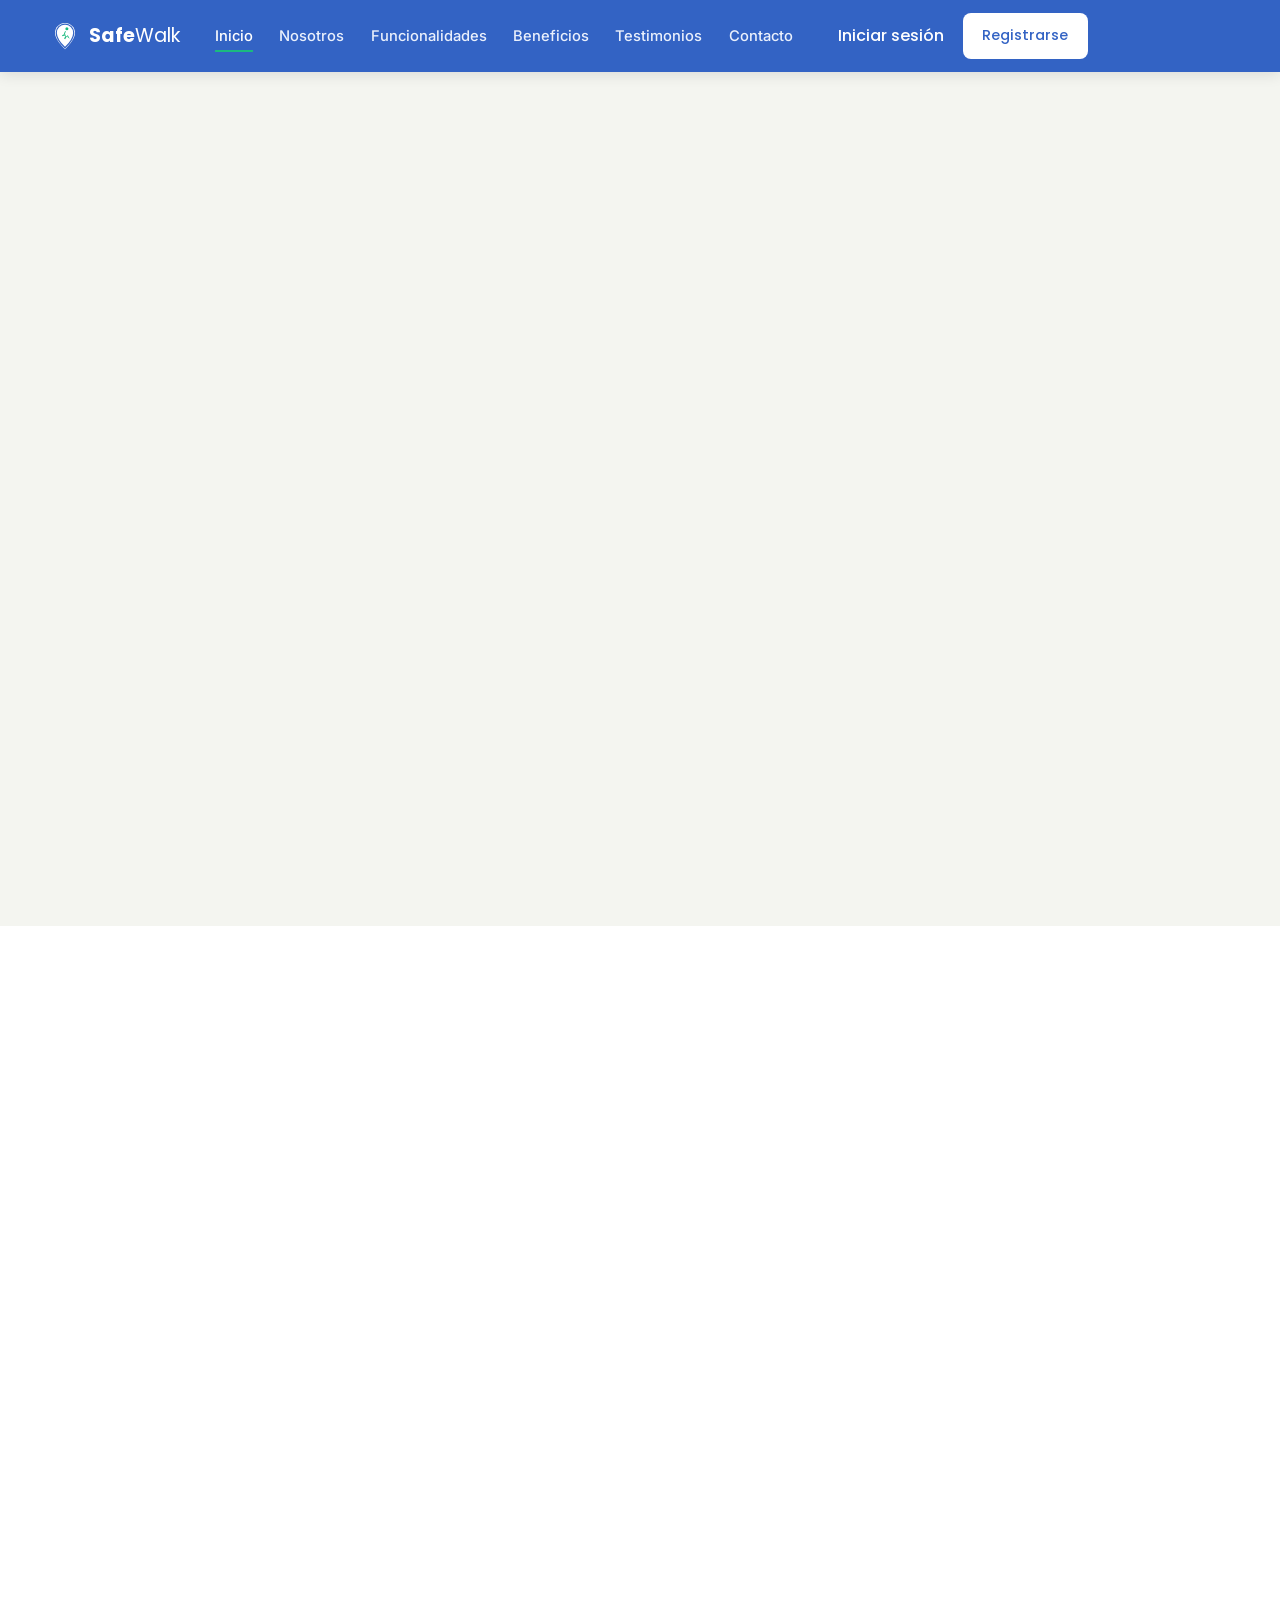
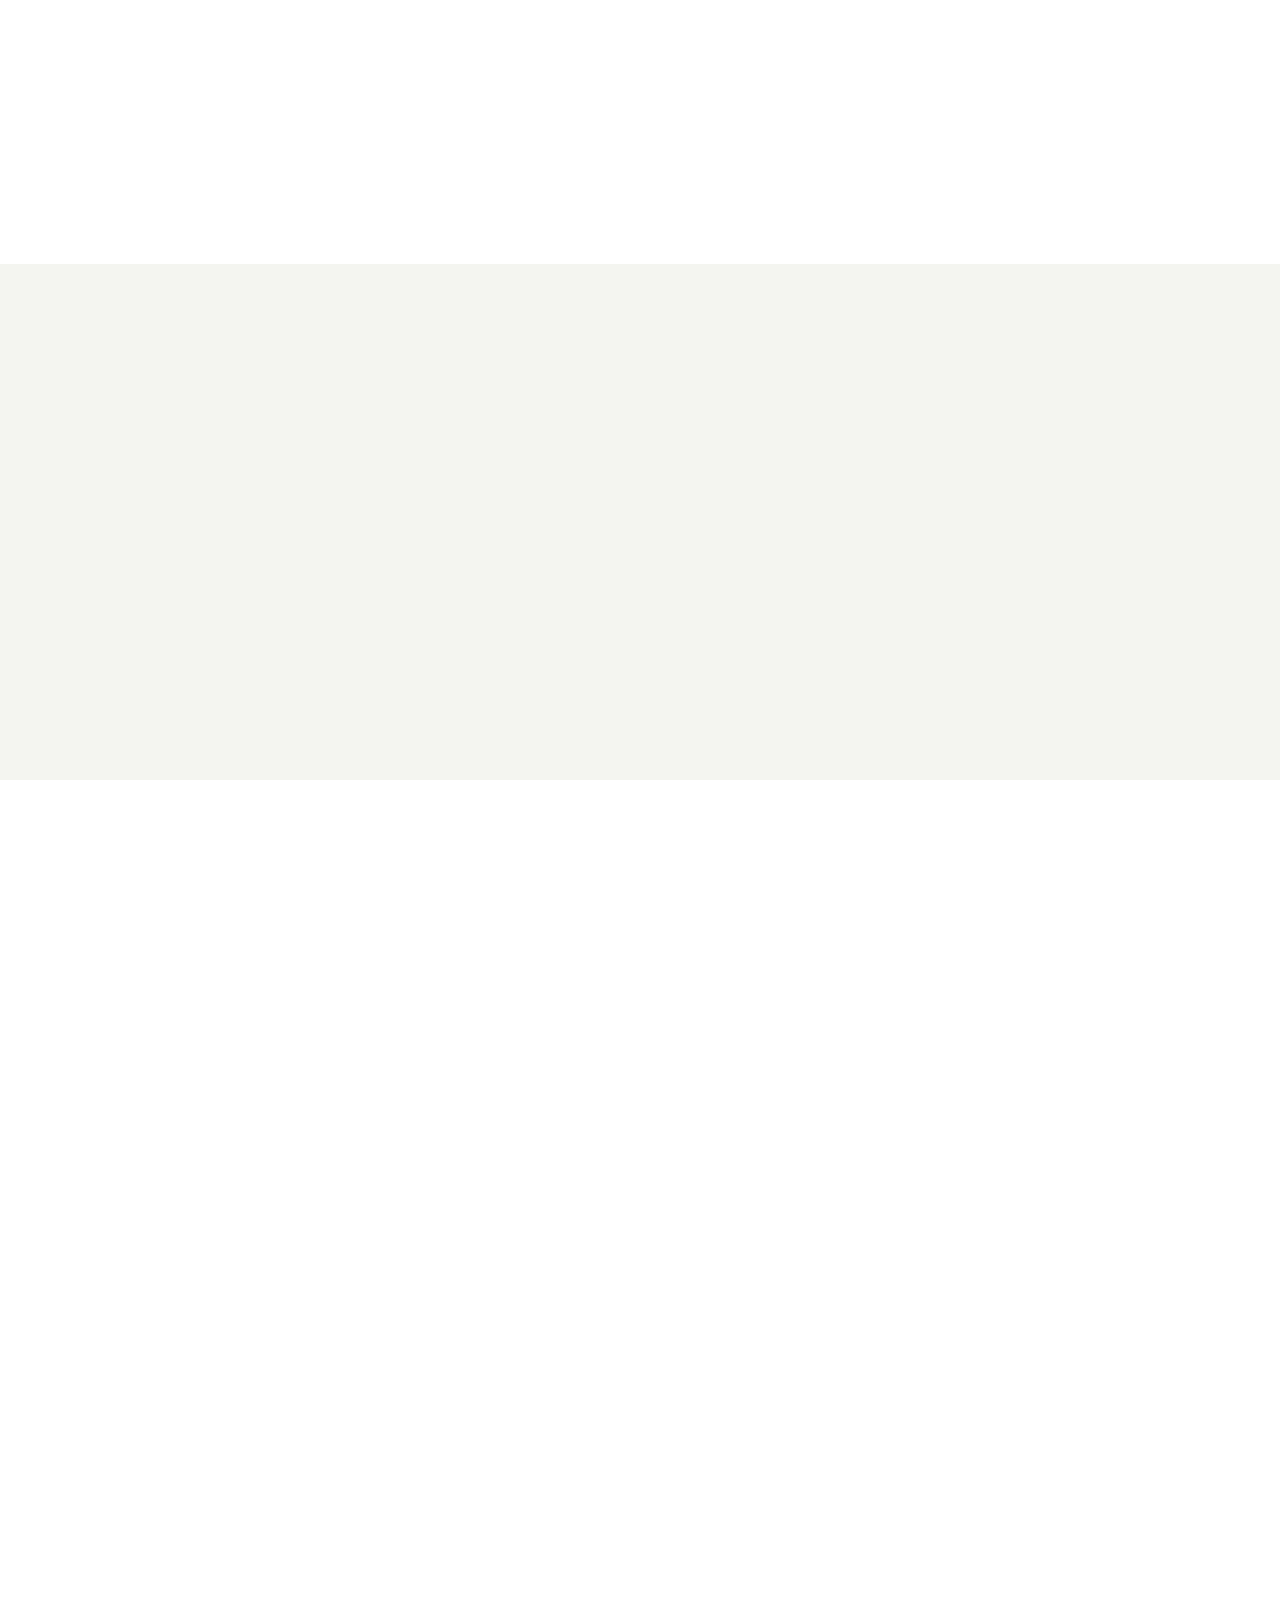
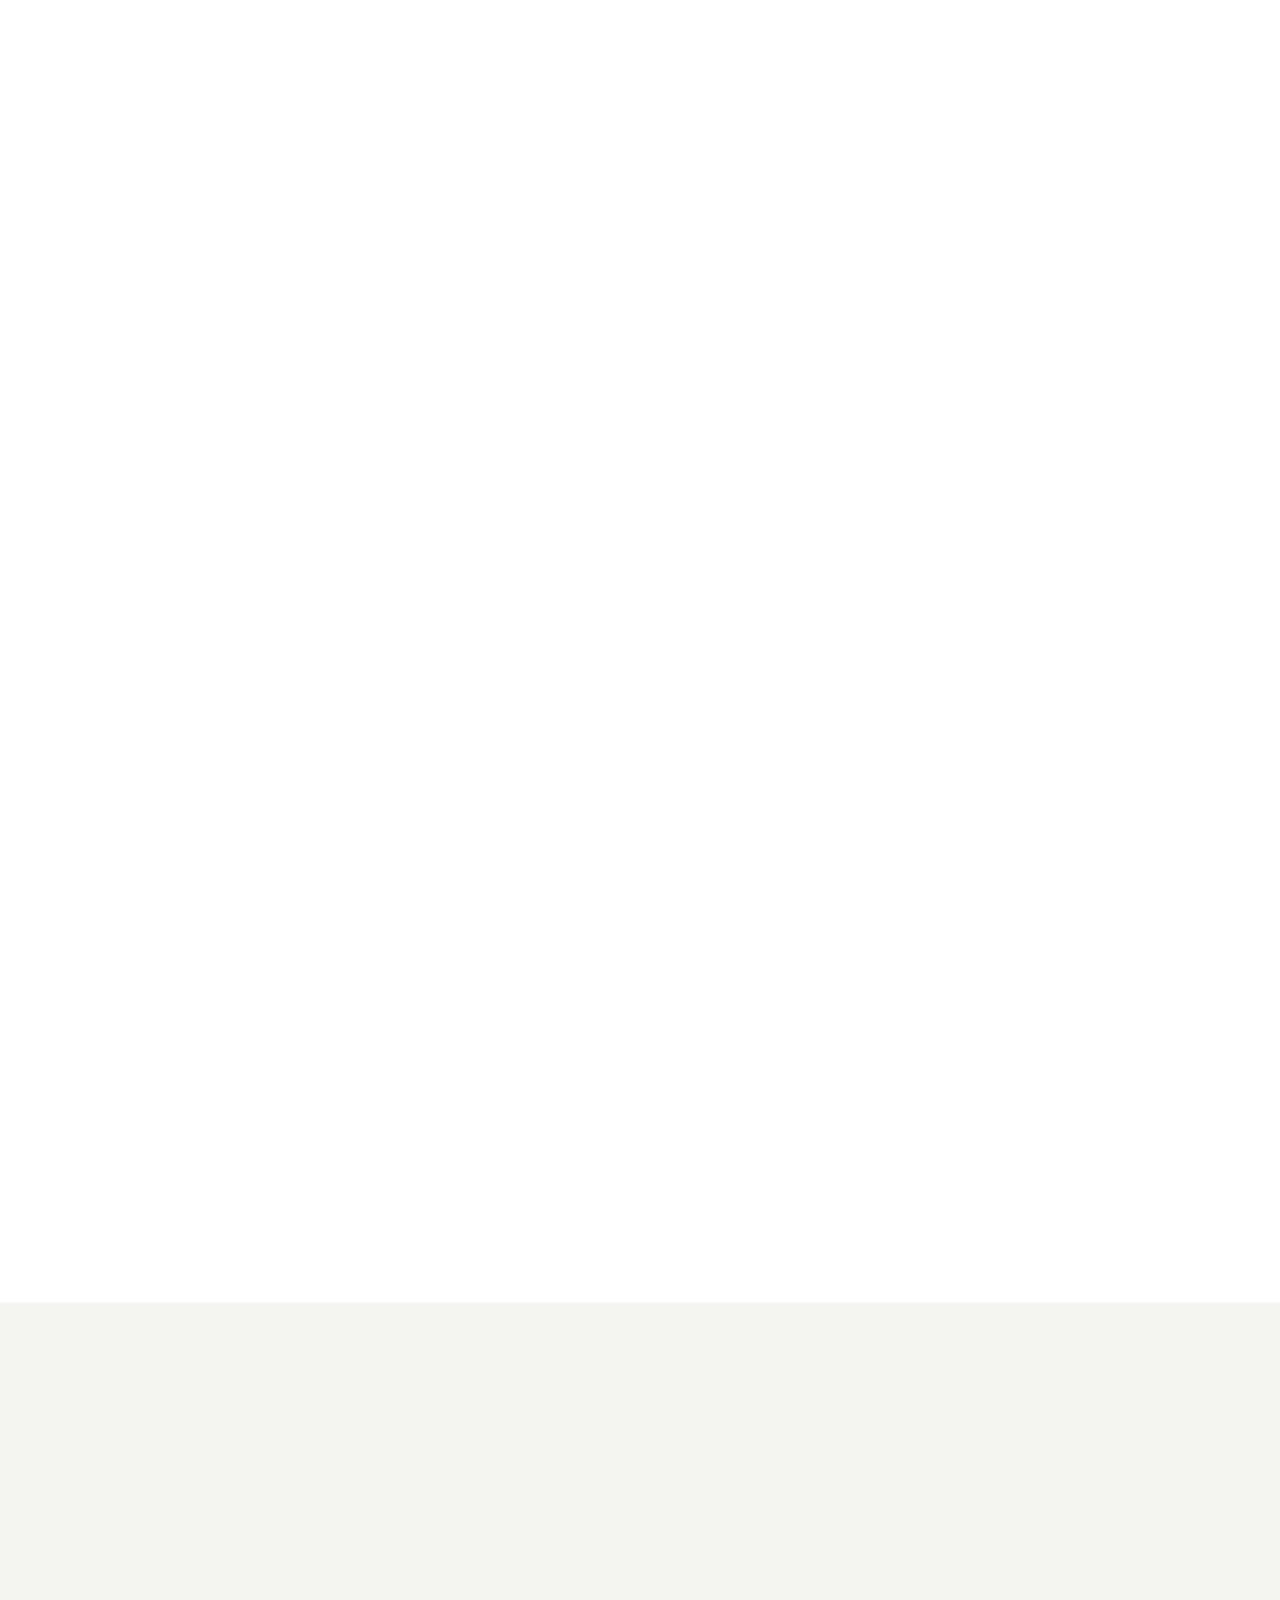
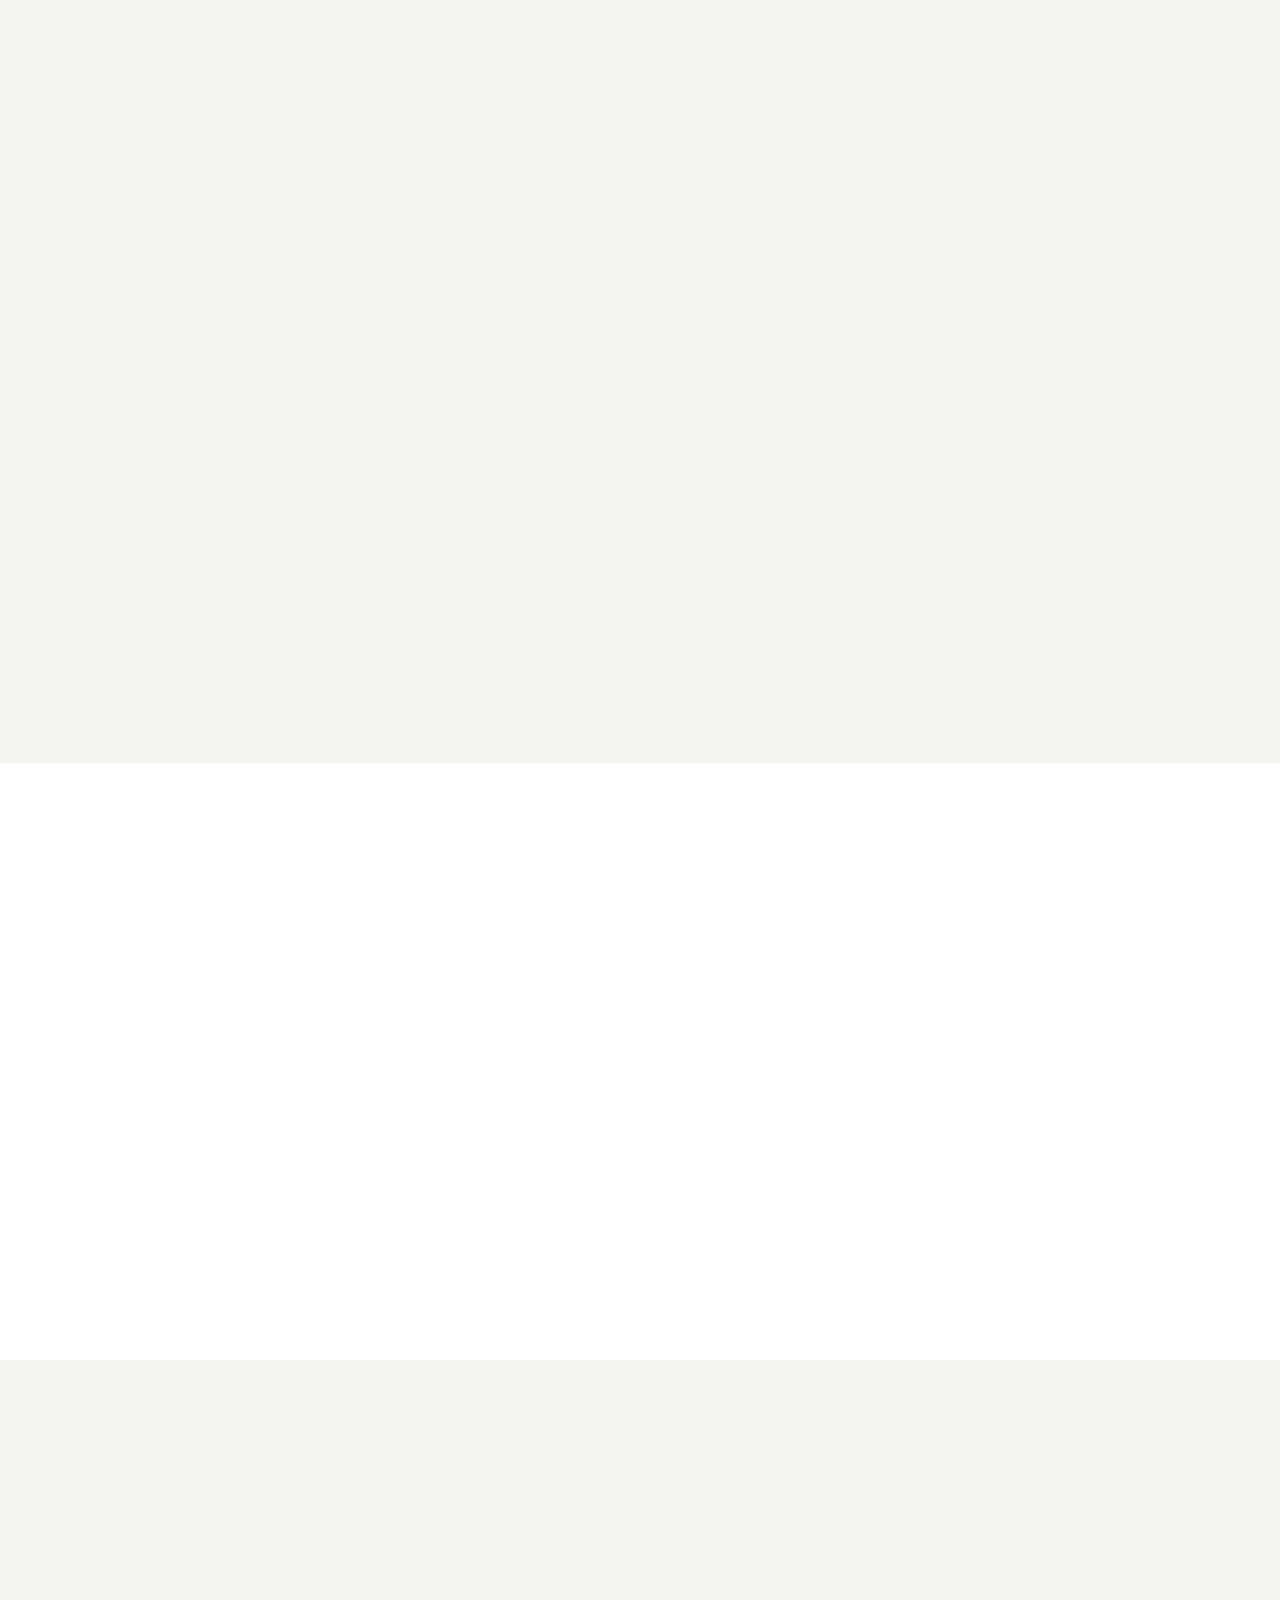
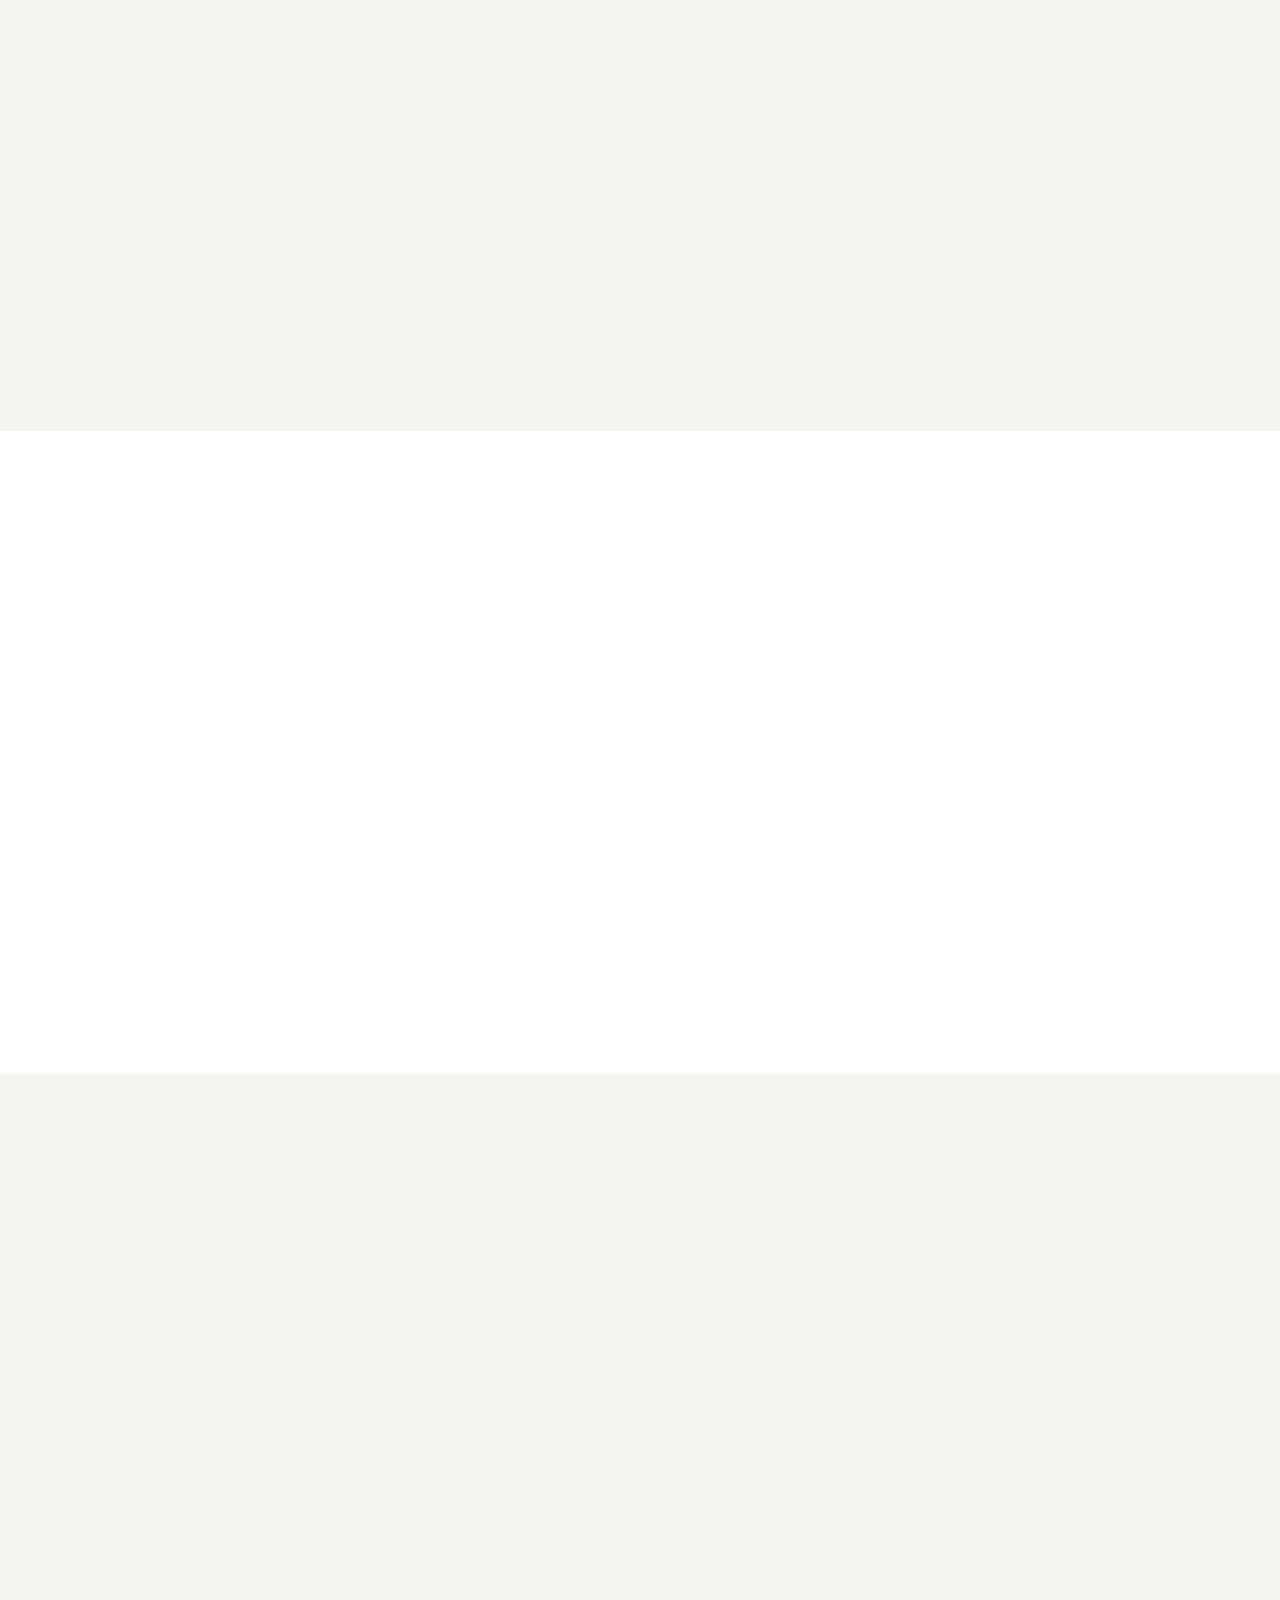
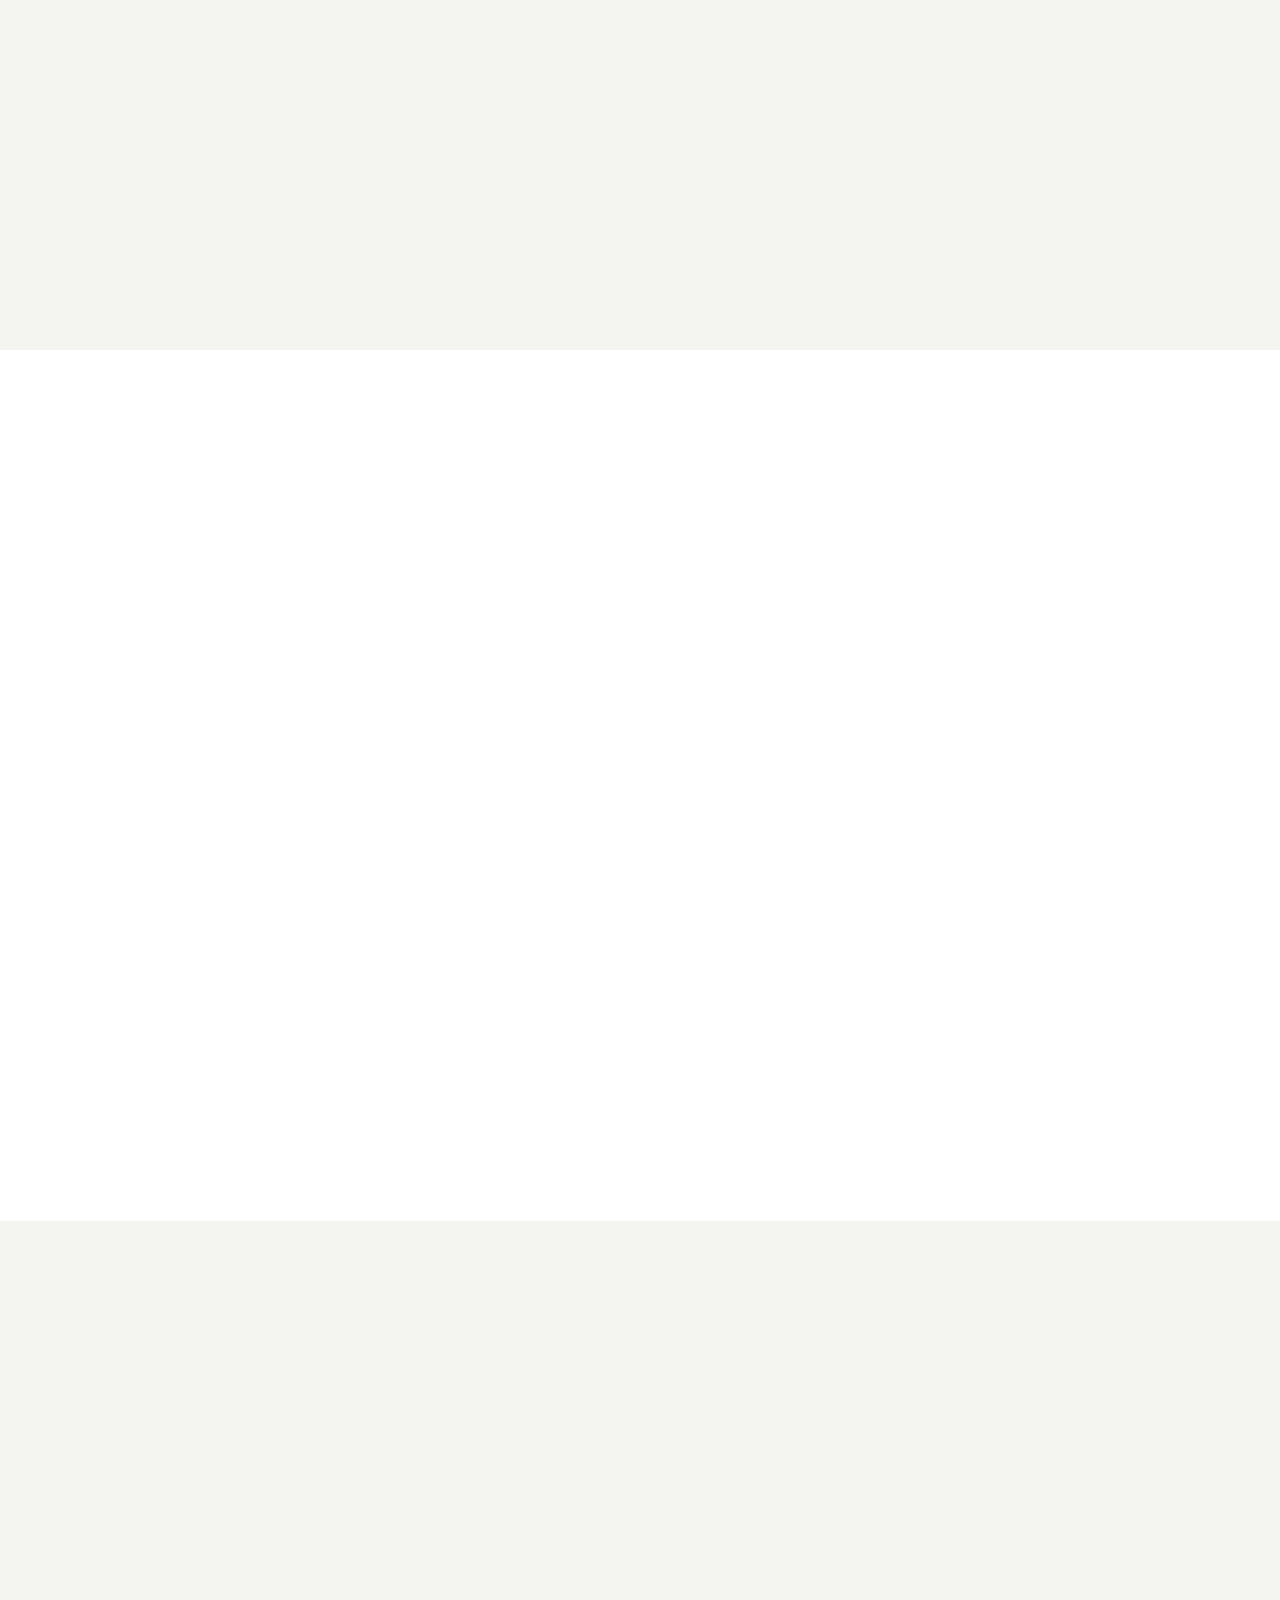
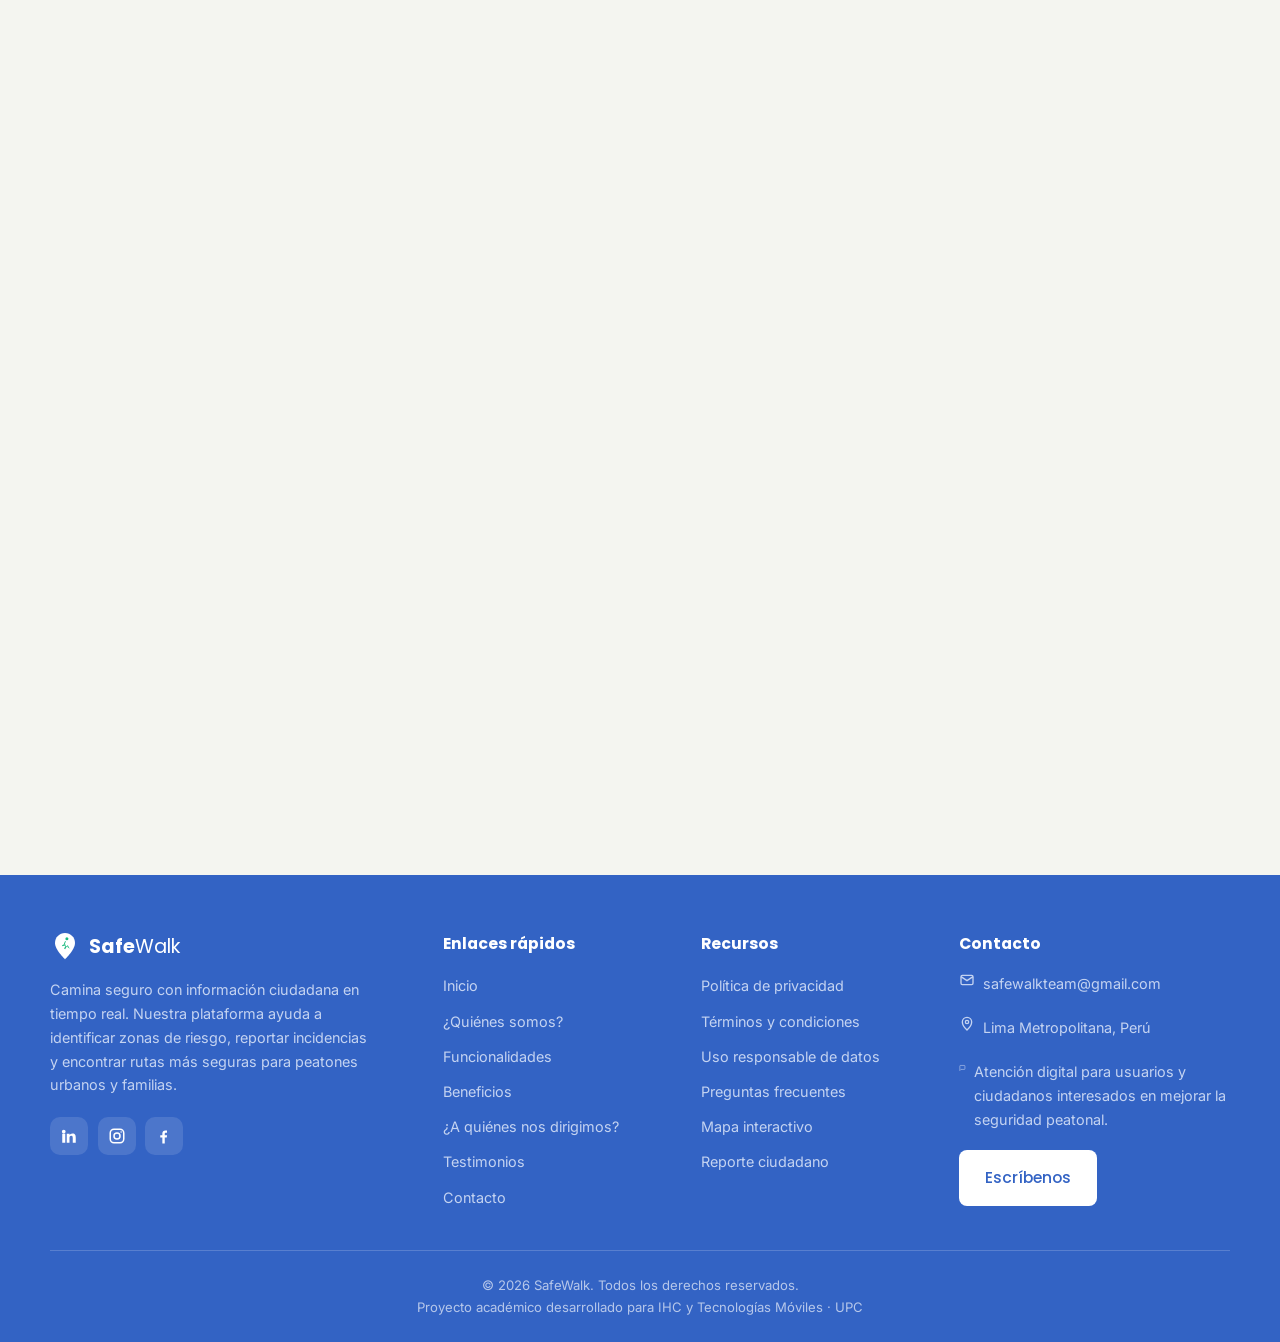
==== index.html @ 205f8c04 "Actualizando index.html" ====
<!DOCTYPE html>
<html lang="es">
<head>
  <meta charset="UTF-8">
  <meta name="viewport" content="width=device-width, initial-scale=1.0">
  <title>SafeWalk · Camina seguro con información ciudadana en tiempo real</title>
  <meta name="description" content="SafeWalk es una plataforma que muestra rutas seguras para transitar por las ciudades del Perú. Reporta incidencias, evita zonas de riesgo y camina con tranquilidad.">

  <!-- Tipografía: Poppins (títulos/botones) · Inter (cuerpo/UI) · Montserrat (alternativa) -->
  <link rel="preconnect" href="https://fonts.googleapis.com">
  <link rel="preconnect" href="https://fonts.gstatic.com" crossorigin>
  <link href="https://fonts.googleapis.com/css2?family=Inter:wght@400;500;600;700&family=Montserrat:wght@500;600;700&family=Poppins:wght@400;500;600;700&display=swap" rel="stylesheet">

  <link rel="stylesheet" href="css/styles.css">
</head>
<body>

  <!-- Accesibilidad: salto al contenido (Nielsen: flexibilidad y eficiencia) -->
  <a class="skip-link" href="#inicio">Saltar al contenido</a>

  <!-- =============================================================== -->
  <!-- NAVEGACIÓN FIJA                                                 -->
  <!-- =============================================================== -->
  <header class="nav" id="nav">
    <div class="container nav__inner">
      <a class="brand" href="#inicio" aria-label="SafeWalk, inicio">
        <!-- Logo: pin + peatón -->
        <svg viewBox="0 0 48 48" fill="none" aria-hidden="true">
          <path d="M24 3C15 3 8 10 8 19c0 11 16 26 16 26s16-15 16-26C40 10 33 3 24 3Z" fill="#fff"/>
          <path d="M24 5C16.3 5 10 11.2 10 19c0 9.4 12.6 22.4 14 23.8C25.4 41.4 38 28.4 38 19 38 11.2 31.7 5 24 5Z" stroke="#3363C4" stroke-width="2"/>
          <circle cx="27" cy="12.5" r="2.4" fill="#1BBA7F"/>
          <path d="M25.5 16c-1 0-1.8.6-2.1 1.5l-1.4 4-2.8 1.2.7 1.8 3.4-1.4.9-2.5.9 2.8-2.6 4.6 1.7 1 3-5.2 1.6 2.4 2.8 2-1.4-2.4-1.9-3.4-1 1.6-4.5-.6-1.9Z" fill="#1BBA7F"/>
        </svg>
        <span><b>Safe</b>Walk</span>
      </a>

      <nav aria-label="Principal">
        <ul class="nav__links" id="navLinks">
          <li><a href="#inicio" class="is-active">Inicio</a></li>
          <li><a href="#nosotros">Nosotros</a></li>
          <li><a href="#funcionalidades">Funcionalidades</a></li>
          <li><a href="#beneficios">Beneficios</a></li>
          <li><a href="#testimonios">Testimonios</a></li>
          <li><a href="#contacto">Contacto</a></li>
        </ul>
      </nav>

      <div class="nav__actions" id="navActions">
        <a class="nav__login" href="#contacto">Iniciar sesión</a>
        <a class="btn nav__register" href="#contacto">Registrarse</a>
      </div>

      <button class="nav__toggle" id="navToggle" aria-label="Abrir menú" aria-expanded="false" aria-controls="navLinks">
        <span></span><span></span><span></span>
      </button>
    </div>
  </header>

  <!-- Banner de alerta (componente de la guía de estilos) -->
  <div class="alert-bar" id="alertBar" role="status">
    <div class="container">
      <svg class="alert-icon" width="20" height="20" viewBox="0 0 24 24" fill="currentColor" aria-hidden="true"><path d="M12 2 1 21h22L12 2Zm0 5 7.5 13h-15L12 7Zm-1 4v4h2v-4h-2Zm0 5v2h2v-2h-2Z"/></svg>
      <span><b>Evita esta zona:</b> incidente reportado cerca de Av. Arequipa hace 5 minutos.</span>
      <button class="alert-close" id="alertClose" aria-label="Cerrar aviso">&times;</button>
    </div>
  </div>

  <main>

    <!-- =============================================================== -->
    <!-- HERO                                                            -->
    <!-- =============================================================== -->
    <section class="hero container" id="inicio">
      <div class="hero__grid">
        <div class="hero__text reveal">
          <div class="hero__logo">
            <svg viewBox="0 0 48 48" fill="none" aria-hidden="true">
              <path d="M24 3C15 3 8 10 8 19c0 11 16 26 16 26s16-15 16-26C40 10 33 3 24 3Z" fill="#ECF1FB"/>
              <path d="M24 5C16.3 5 10 11.2 10 19c0 9.4 12.6 22.4 14 23.8C25.4 41.4 38 28.4 38 19 38 11.2 31.7 5 24 5Z" stroke="#3363C4" stroke-width="2.2"/>
              <circle cx="27" cy="12.5" r="2.6" fill="#1BBA7F"/>
              <path d="M25.5 16c-1 0-1.8.6-2.1 1.5l-1.4 4-2.8 1.2.7 1.8 3.4-1.4.9-2.5.9 2.8-2.6 4.6 1.7 1 3-5.2 1.6 2.4 2.8 2-1.4-2.4-1.9-3.4-1 1.6-4.5-.6-1.9Z" fill="#1BBA7F"/>
            </svg>
            <span>Safe<i>Walk</i></span>
          </div>
          <h1>¡Bienvenido a <b>SafeWalk</b>!</h1>
          <p class="hero__lead">
            SafeWalk es una plataforma que muestra las rutas seguras para transitar
            por las ciudades del Perú. Nuestra prioridad es la seguridad de nuestros
            usuarios y la mejora de los distritos.
          </p>
          <div class="hero__cta">
            <a class="btn btn--lg" href="#contacto">Registrarme gratis</a>
            <a class="btn btn--ghost btn--lg" href="#funcionalidades">Ver cómo funciona</a>
          </div>
        </div>

        <div class="hero__media reveal">
          <div>
            <img class="local-img" src="img/safewalkhero.png" alt="Persona consultando rutas seguras en la app SafeWalk">
          </div>
          <div class="hero__badge"><span class="dot"></span> Ruta segura encontrada</div>
        </div>
      </div>
    </section>

    <!-- =============================================================== -->
    <!-- ¿QUIÉNES SOMOS? + EQUIPO                                        -->
    <!-- =============================================================== -->
    <section class="section section--tint" id="nosotros">
      <div class="container">
        <div class="section__head reveal">
          <span class="eyebrow">¿Quiénes somos?</span>
          <h2>Un equipo que cree en caminar sin miedo</h2>
        </div>
        <p class="about__intro reveal">
          Somos una startup que inició en la Universidad Peruana de Ciencias Aplicadas
          en el año 2026, por un grupo de estudiantes de las carreras de ingeniería de
          software y sistemas.
        </p>

        <div class="team reveal">
          <!-- Repetir tarjeta por integrante. Reemplaza la imagen en images/team-*.jpg -->
          <figure class="team__card">
            <div class="team__photo"><div><img class="local-img" src="img/team_luis.jpg" alt="Foto de Luis Montañez"></div></div>
            <figcaption><h4>Luis Montañez</h4><small>Developer SafeWalk</small></figcaption>
          </figure>
          <figure class="team__card">
            <div class="team__photo"><div><img class="local-img" src="img/team_leguer.png" alt="Foto de Leguer Silva"></div></div>
            <figcaption><h4>Leguer Silva</h4><small>Developer SafeWalk</small></figcaption>
          </figure>
          <figure class="team__card">
            <div class="team__photo"><div><img class="local-img" src="img/team_sephi.png" alt="Foto de Giusepphi Carlos"></div></div>
            <figcaption><h4>Giusepphi Carlos</h4><small>Developer SafeWalk</small></figcaption>
          </figure>
          <figure class="team__card">
            <div class="team__photo"><div><img class="local-img" src="img/team_yair.png" alt="Foto de Yair Lender"></div></div>
            <figcaption><h4>Yair Lender</h4><small>Developer SafeWalk</small></figcaption>
          </figure>
          <figure class="team__card">
            <div class="team__photo"><div><img class="local-img" src="img/team_rolando.jpg" alt="Foto de Rolando Quevedo"></div></div>
            <figcaption><h4>Rolando Quevedo</h4><small>Developer SafeWalk</small></figcaption>
          </figure>
          <figure class="team__card">
            <div class="team__photo"><div><img class="local-img" src="img/team_lucas.jpg" alt="Foto de Lucas Benites"></div></div>
            <figcaption><h4>Lucas Benites</h4><small>Developer SafeWalk</small></figcaption>
          </figure>
        </div>

        <!-- Misión / Visión -->
        <div class="mv">
          <article class="mv__card reveal">
            <div class="ico-pill"><svg width="24" height="24" viewBox="0 0 24 24" fill="none" stroke="currentColor" stroke-width="2"><circle cx="12" cy="12" r="9"/><circle cx="12" cy="12" r="4"/><circle cx="12" cy="12" r="1" fill="currentColor"/></svg></div>
            <h3>Misión</h3>
            <p>Desarrollar una aplicación web accesible que permita identificar, reportar
               y visualizar zonas de riesgo peatonal en tiempo real.</p>
          </article>
          <article class="mv__card reveal">
            <div class="ico-pill"><svg width="24" height="24" viewBox="0 0 24 24" fill="none" stroke="currentColor" stroke-width="2"><path d="M2 12s3.5-7 10-7 10 7 10 7-3.5 7-10 7-10-7-10-7Z"/><circle cx="12" cy="12" r="3"/></svg></div>
            <h3>Visión</h3>
            <p>Consolidar SafeWalk como plataforma referente en seguridad peatonal urbana
               en el Perú, promoviendo ciudades más seguras mediante tecnología colaborativa.</p>
          </article>
        </div>
      </div>
    </section>

    <!-- =============================================================== -->
    <!-- VALORES + CONTEXTO                                              -->
    <!-- =============================================================== -->
    <section class="section">
      <div class="container">
        <div class="values-row">
          <div class="values reveal">
            <h3>Nuestros valores</h3>
            <div class="values__grid">
              <div class="value">
                <div class="ico"><svg width="26" height="26" viewBox="0 0 24 24" fill="none" stroke="currentColor" stroke-width="2"><path d="M16 11a4 4 0 1 0-8 0"/><circle cx="12" cy="7" r="0"/><path d="M3 21v-1a5 5 0 0 1 5-5h8a5 5 0 0 1 5 5v1"/><circle cx="6" cy="9" r="2"/><circle cx="18" cy="9" r="2"/></svg></div>
                <strong>Colaboración ciudadana</strong>
                <p>Los reportes de los usuarios alimentan un sistema colectivo que fortalece la seguridad peatonal.</p>
              </div>
              <div class="value">
                <div class="ico"><svg width="26" height="26" viewBox="0 0 24 24" fill="none" stroke="currentColor" stroke-width="2"><rect x="3" y="4" width="18" height="14" rx="2"/><path d="M3 9h18M8 14h2m4 0h2"/></svg></div>
                <strong>Accesibilidad tecnológica</strong>
                <p>Plataforma web y móvil, diseñada con interfaces claras y tipografía legible para todos.</p>
              </div>
              <div class="value">
                <div class="ico"><svg width="26" height="26" viewBox="0 0 24 24" fill="none" stroke="currentColor" stroke-width="2"><circle cx="12" cy="4" r="2"/><path d="M12 6v6m0 0-3 6m3-6 3 6M8 9h8"/></svg></div>
                <strong>Seguridad peatonal</strong>
                <p>Priorizamos la protección de los peatones, ofreciendo rutas seguras y alertas preventivas.</p>
              </div>
            </div>
          </div>

          <aside class="context reveal">
            <h3>Contexto de nuestro proyecto</h3>
            <p>En ciudades como Lima Metropolitana, los peatones enfrentan riesgos diarios
               debido al mal estado de la infraestructura, la falta de señalización y la
               ausencia de información preventiva sobre zonas peligrosas. Esta situación
               afecta especialmente a quienes caminan como parte de su rutina y a padres
               con niños, aumentando su exposición al peligro en un entorno urbano
               dominado por vehículos.</p>
          </aside>
        </div>
      </div>
    </section>

    <!-- =============================================================== -->
    <!-- FUNCIONALIDADES                                                 -->
    <!-- =============================================================== -->
    <section class="section section--tint" id="funcionalidades">
      <div class="container">
        <div class="section__head reveal">
          <span class="eyebrow">Funcionalidades</span>
          <h2>Todo lo que necesitas para caminar seguro</h2>
          <p>Herramientas pensadas para informarte antes, durante y después de tu recorrido.</p>
        </div>

        <!-- Feature 1: Mapa de riesgos -->
        <div class="feature reveal">
          <div class="feature__text">
            <span class="tag">Visualización en tiempo real</span>
            <h3>Mapa de riesgos interactivo</h3>
            <p>Permite visualizar en tiempo real las zonas urbanas con mayor nivel de riesgo
               peatonal. El mapa utiliza un estilo desaturado para que las alertas y rutas
               seguras resalten claramente. Identifica veredas deterioradas, cruces sin
               señalización o puntos inseguros antes de desplazarte.</p>
            <div class="legend">
              <span><i class="l-rojo"></i> Zona de riesgo</span>
              <span><i class="l-amarillo"></i> Zona de advertencia</span>
              <span><i class="l-verde"></i> Ruta segura</span>
            </div>
          </div>
          <div class="feature__visual">
            <svg viewBox="0 0 360 240" role="img" aria-label="Mapa con zonas de riesgo y rutas seguras">
              <rect width="360" height="240" rx="10" fill="#EEF0EC"/>
              <path d="M0 70h360M0 150h360M120 0v240M250 0v240" stroke="#DDE2DA" stroke-width="6"/>
              <path d="M30 200 Q120 160 180 150 T330 60" stroke="#1BBA7F" stroke-width="6" fill="none" stroke-linecap="round"/>
              <circle cx="30" cy="200" r="7" fill="#1BBA7F"/><circle cx="330" cy="60" r="7" fill="#3363C4"/>
              <circle cx="95" cy="55" r="26" fill="#E53935" opacity=".22"/><circle cx="95" cy="55" r="10" fill="#E53935"/>
              <circle cx="270" cy="180" r="22" fill="#FBC02D" opacity=".30"/><circle cx="270" cy="180" r="9" fill="#FBC02D"/>
              <g transform="translate(150 95)"><circle r="14" fill="#fff"/><path d="M-4 -6h8v3l-3 9-3-9z" fill="#E53935"/></g>
            </svg>
          </div>
        </div>

        <!-- Feature 2: Reporte ciudadano -->
        <div class="feature reveal">
          <div class="feature__text">
            <span class="tag">3 pasos</span>
            <h3>Reporte ciudadano</h3>
            <p>Facilita que cualquier persona registre incidencias en máximo tres pasos,
               siguiendo un flujo rápido y accesible. Los reportes se integran en un sistema
               colectivo, reforzando la colaboración ciudadana y permitiendo que las
               autoridades tengan información más precisa sobre la infraestructura.</p>
          </div>
          <div class="feature__visual">
            <svg viewBox="0 0 360 200" role="img" aria-label="Flujo de reporte en tres pasos">
              <g font-family="Inter, sans-serif" font-size="11" fill="#5A626C" text-anchor="middle">
                <rect x="20" y="50" width="80" height="100" rx="10" fill="#ECF1FB" stroke="#3363C4"/>
                <text x="60" y="40">1. Completar</text>
                <rect x="36" y="70" width="48" height="7" rx="3" fill="#3363C4"/>
                <rect x="36" y="86" width="48" height="7" rx="3" fill="#C7D6F2"/>
                <rect x="36" y="102" width="48" height="7" rx="3" fill="#C7D6F2"/>
                <path d="M108 100h24" stroke="#1BBA7F" stroke-width="2" marker-end="url(#ar)"/>
                <rect x="140" y="50" width="80" height="100" rx="10" fill="#E7F8F1" stroke="#1BBA7F"/>
                <text x="180" y="40">2. Subir foto</text>
                <circle cx="180" cy="95" r="20" fill="none" stroke="#1BBA7F" stroke-width="2"/>
                <path d="M172 95h16M180 87v16" stroke="#1BBA7F" stroke-width="2"/>
                <path d="M228 100h24" stroke="#1BBA7F" stroke-width="2" marker-end="url(#ar)"/>
                <rect x="260" y="50" width="80" height="100" rx="10" fill="#ECF1FB" stroke="#3363C4"/>
                <text x="300" y="40">3. Enviar</text>
                <path d="M285 98l9 9 18-20" stroke="#1BBA7F" stroke-width="3" fill="none" stroke-linecap="round" stroke-linejoin="round"/>
              </g>
              <defs><marker id="ar" markerWidth="8" markerHeight="8" refX="6" refY="3" orient="auto"><path d="M0 0l6 3-6 3z" fill="#1BBA7F"/></marker></defs>
            </svg>
          </div>
        </div>

        <!-- Feature 3: Alertas preventivas -->
        <div class="feature reveal">
          <div class="feature__text">
            <span class="tag">Notificaciones inmediatas</span>
            <h3>Alertas preventivas</h3>
            <p>Notificaciones inmediatas —snackbars o banners— que advierten al usuario sobre
               riesgos cercanos, como zonas inseguras o incidentes recientes. Diseñadas para
               captar la atención rápidamente y ayudar en la toma de decisiones en movimiento.</p>
          </div>
          <div class="feature__visual">
            <svg viewBox="0 0 360 200" role="img" aria-label="Ejemplos de alertas preventivas">
              <g font-family="Inter, sans-serif" font-size="11">
                <rect x="30" y="30" width="300" height="44" rx="10" fill="#FDECEC" stroke="#E53935"/>
                <path d="M55 52 47 66h16z" fill="#E53935"/><rect x="50" y="56" width="2" height="5" fill="#fff"/><rect x="50" y="63" width="2" height="2" fill="#fff"/>
                <text x="78" y="50" fill="#1A1D21" font-weight="600">Evita esta zona</text>
                <text x="78" y="64" fill="#5A626C">Incidente reportado a 120 m de tu ruta</text>

                <rect x="30" y="86" width="300" height="44" rx="10" fill="#FEF6E0" stroke="#FBC02D"/>
                <path d="M55 108 47 122h16z" fill="#FBC02D"/>
                <text x="78" y="106" fill="#1A1D21" font-weight="600">Zona de advertencia cercana</text>
                <text x="78" y="120" fill="#5A626C">Cruce sin señalización adelante</text>

                <rect x="30" y="142" width="300" height="40" rx="10" fill="#E7F8F1" stroke="#1BBA7F"/>
                <path d="M50 160l6 6 12-13" stroke="#1BBA7F" stroke-width="3" fill="none" stroke-linecap="round" stroke-linejoin="round"/>
                <text x="78" y="166" fill="#149065" font-weight="600">Ruta segura encontrada</text>
              </g>
            </svg>
          </div>
        </div>

        <!-- Feature 4: Rutas seguras -->
        <div class="feature reveal">
          <div class="feature__text">
            <span class="tag">Trayectos confiables</span>
            <h3>Rutas seguras</h3>
            <p>Ofrece alternativas confiables de desplazamiento, priorizando la seguridad
               peatonal. Las rutas se destacan en verde dentro del mapa y se actualizan con
               base en los reportes ciudadanos, garantizando que elijas trayectos con menor
               exposición al riesgo.</p>
          </div>
          <div class="feature__visual">
            <svg viewBox="0 0 360 220" role="img" aria-label="Ruta segura sugerida en el mapa">
              <rect width="360" height="220" rx="10" fill="#EEF0EC"/>
              <path d="M0 60h360M0 140h360M90 0v220M230 0v220" stroke="#DDE2DA" stroke-width="6"/>
              <path d="M40 180 L90 180 L90 100 L230 100 L230 50 L320 50" stroke="#1BBA7F" stroke-width="7" fill="none" stroke-linecap="round" stroke-linejoin="round" stroke-dasharray="0"/>
              <circle cx="40" cy="180" r="9" fill="#1BBA7F" stroke="#fff" stroke-width="3"/>
              <g transform="translate(320 50)"><path d="M0 -14C-7 -14 -12 -9 -12 -2 -12 7 0 16 0 16s12-9 12-18C12 -9 7 -14 0 -14Z" fill="#3363C4"/><circle cy="-3" r="4" fill="#fff"/></g>
              <circle cx="150" cy="40" r="16" fill="#E53935" opacity=".2"/><circle cx="150" cy="40" r="6" fill="#E53935"/>
            </svg>
          </div>
        </div>
      </div>
    </section>

    <!-- =============================================================== -->
    <!-- DEMO INTERACTIVA                                                -->
    <!-- =============================================================== -->
    <section class="section">
      <div class="container">
        <div class="section__head reveal">
          <span class="eyebrow">Demostración</span>
          <h2>Mapa interactivo · versión de demostración</h2>
          <p>Prueba una demostración del mapa de SafeWalk sin necesidad de registro previo.
             Los datos son de ejemplo. Para las funcionalidades completas, descarga la app móvil.</p>
        </div>

        <div class="demo reveal">
          <div class="demo__phone">
            <svg viewBox="0 0 200 400" role="img" aria-label="Vista previa de la app móvil SafeWalk">
              <rect width="200" height="400" fill="#F4F5F0"/>
              <rect width="200" height="48" fill="#3363C4"/>
              <text x="16" y="30" font-family="Poppins, sans-serif" font-size="14" font-weight="700" fill="#fff">SafeWalk</text>
              <circle cx="178" cy="24" r="9" fill="#1BBA7F"/>
              <!-- mapa -->
              <rect y="48" width="200" height="300" fill="#EEF0EC"/>
              <path d="M0 120h200M0 230h200M70 48v300M140 48v300" stroke="#DDE2DA" stroke-width="5"/>
              <path d="M30 320 L70 320 L70 200 L140 200 L140 110 L175 110" stroke="#1BBA7F" stroke-width="6" fill="none" stroke-linecap="round" stroke-linejoin="round"/>
              <circle cx="30" cy="320" r="7" fill="#1BBA7F" stroke="#fff" stroke-width="2"/>
              <circle cx="100" cy="90" r="18" fill="#E53935" opacity=".22"/><circle cx="100" cy="90" r="7" fill="#E53935"/>
              <circle cx="155" cy="260" r="15" fill="#FBC02D" opacity=".3"/><circle cx="155" cy="260" r="6" fill="#FBC02D"/>
              <!-- snackbar -->
              <rect x="14" y="300" width="172" height="36" rx="8" fill="#1A1D21"/>
              <path d="M30 314l5 5 9-10" stroke="#1BBA7F" stroke-width="2.5" fill="none" stroke-linecap="round" stroke-linejoin="round"/>
              <text x="52" y="322" font-family="Inter, sans-serif" font-size="9" fill="#fff">Ruta segura encontrada</text>
              <!-- nav inferior -->
              <rect y="348" width="200" height="52" fill="#fff"/>
              <circle cx="50" cy="374" r="6" fill="#3363C4"/>
              <circle cx="100" cy="374" r="12" fill="#1BBA7F"/><path d="M95 374h10M100 369v10" stroke="#fff" stroke-width="2"/>
              <circle cx="150" cy="374" r="6" fill="#C7D6F2"/>
            </svg>
          </div>
          <div class="demo__text">
            <h3 style="margin-bottom:1rem">Explora antes de registrarte</h3>
            <p style="color:var(--gris);margin-bottom:1.5rem">
              Visualiza las zonas de riesgo (rojo), advertencia (amarillo) y rutas seguras
              (verde) directamente en el mapa. Cuando estés listo, crea tu cuenta gratuita
              para reportar incidencias y recibir alertas personalizadas.</p>
            <div class="hero__cta">
              <a class="btn" href="#contacto">Registrarme gratis</a>
              <a class="btn btn--ghost" href="#funcionalidades">Ver funcionalidades</a>
            </div>
          </div>
        </div>
      </div>
    </section>

    <!-- =============================================================== -->
    <!-- BENEFICIOS                                                      -->
    <!-- =============================================================== -->
    <section class="section section--tint" id="beneficios">
      <div class="container">
        <div class="section__head reveal">
          <span class="eyebrow">Beneficios</span>
          <h2>Por qué elegir SafeWalk</h2>
        </div>
        <div class="cards-4">
          <article class="benefit reveal">
            <div class="ico"><svg width="26" height="26" viewBox="0 0 24 24" fill="none" stroke="currentColor" stroke-width="2"><circle cx="12" cy="12" r="9"/><path d="M12 7v5l3 2"/></svg></div>
            <strong>Información en tiempo real</strong>
            <p>Los reportes ciudadanos se actualizan en el mapa en segundos, brindando información siempre vigente.</p>
          </article>
          <article class="benefit reveal">
            <div class="ico"><svg width="26" height="26" viewBox="0 0 24 24" fill="none" stroke="currentColor" stroke-width="2"><path d="M20.8 4.6a5.5 5.5 0 0 0-7.8 0L12 5.6l-1-1a5.5 5.5 0 0 0-7.8 7.8l1 1L12 21l7.8-7.6 1-1a5.5 5.5 0 0 0 0-7.8Z"/></svg></div>
            <strong>Participación ciudadana gratuita</strong>
            <p>SafeWalk es 100% gratuito para todos. Sin costos ocultos ni suscripciones.</p>
          </article>
          <article class="benefit reveal">
            <div class="ico"><svg width="26" height="26" viewBox="0 0 24 24" fill="none" stroke="currentColor" stroke-width="2"><path d="M12 3 4 6v6c0 5 3.4 8.3 8 9 4.6-.7 8-4 8-9V6l-8-3Z"/><path d="m9 12 2 2 4-4"/></svg></div>
            <strong>Seguridad para familias</strong>
            <p>Incluye modo Ruta familiar que prioriza cruces seguros e iluminación en los recorridos con niños.</p>
          </article>
          <article class="benefit reveal">
            <div class="ico"><svg width="26" height="26" viewBox="0 0 24 24" fill="none" stroke="currentColor" stroke-width="2"><circle cx="9" cy="8" r="3"/><circle cx="17" cy="10" r="2.4"/><path d="M3 20v-1a5 5 0 0 1 5-5h2a5 5 0 0 1 5 5v1M16 14a4 4 0 0 1 5 4v2"/></svg></div>
            <strong>Contribuir a la comunidad</strong>
            <p>Al publicar un reporte, contribuyes con tus vecinos de la zona para una mayor seguridad colectiva.</p>
          </article>
        </div>
      </div>
    </section>

    <!-- =============================================================== -->
    <!-- SEGMENTOS OBJETIVO                                              -->
    <!-- =============================================================== -->
    <section class="section" id="dirigidos">
      <div class="container">
        <div class="section__head reveal">
          <span class="eyebrow">¿A quiénes nos dirigimos?</span>
          <h2>Segmentos objetivo</h2>
        </div>
        <div class="segments">
          <article class="segment reveal">
            <div class="ico"><svg width="24" height="24" viewBox="0 0 24 24" fill="none" stroke="currentColor" stroke-width="2"><circle cx="12" cy="5" r="2.5"/><path d="M12 7v7m0 0-3 7m3-7 3 7M8 10h8"/></svg></div>
            <h3>Peatones urbanos cotidianos</h3>
            <p>Personas que se desplazan diariamente por la ciudad como parte de su rutina
               laboral, educativa o personal. Necesitan rutas seguras, información preventiva
               sobre zonas de riesgo y alertas rápidas para tomar decisiones en movimiento.</p>
            <a class="btn btn--block" href="#contacto">Empieza a caminar seguro</a>
          </article>
          <article class="segment reveal">
            <div class="ico"><svg width="24" height="24" viewBox="0 0 24 24" fill="none" stroke="currentColor" stroke-width="2"><circle cx="8" cy="5" r="2.5"/><circle cx="17" cy="7" r="1.8"/><path d="M8 7v6m0 0-2 6m2-6 2 6M5 10h6M17 9v4m0 0-1.5 5m1.5-5 1.5 5"/></svg></div>
            <h3>Padres de familia con niños</h3>
            <p>Adultos responsables que transitan con menores en espacios urbanos, donde la
               seguridad peatonal es crítica. Buscan información confiable sobre infraestructura
               segura, rutas alternativas y reportes ciudadanos que les ayuden a evitar zonas inseguras.</p>
            <a class="btn btn--verde btn--block" href="#contacto">Protege a tu familia</a>
          </article>
        </div>
      </div>
    </section>

    <!-- =============================================================== -->
    <!-- TESTIMONIOS                                                     -->
    <!-- =============================================================== -->
    <section class="section section--tint" id="testimonios">
      <div class="container">
        <div class="section__head reveal">
          <span class="eyebrow">Testimonios</span>
          <h2>Lo que dicen nuestros usuarios</h2>
        </div>
        <div class="testimonials">
          <figure class="testimonial reveal">
            <blockquote class="testimonial__quote">SafeWalk me da tranquilidad cuando camino con mis hijos. Ahora puedo elegir rutas seguras y recibir alertas sobre zonas peligrosas. Es como tener un guía confiable siempre conmigo.</blockquote>
            <div class="testimonial__person">
              <div class="testimonial__avatar"><div><img class="local-img" src="img/CarlaGomez.png" alt="Foto de Carla Gómez"></div></div>
              <div>
                <strong>Carla Gómez</strong>
                <small>Madre de familia en Lima</small>
                <div class="stars" aria-label="5 de 5 estrellas">★★★★★</div>
              </div>
            </div>
          </figure>
          <figure class="testimonial reveal">
            <blockquote class="testimonial__quote">Uso SafeWalk todos los días para ir a clases. Me ayuda a evitar zonas inseguras y a encontrar rutas más rápidas y seguras. Es una herramienta indispensable para quienes caminamos por la ciudad.</blockquote>
            <div class="testimonial__person">
              <div class="testimonial__avatar"><div><img class="local-img" src="img/LuisRamirez.png" alt="Foto de Luis Ramírez"></div></div>
              <div>
                <strong>Luis Ramírez</strong>
                <small>Estudiante universitario en Lima</small>
                <div class="stars" aria-label="5 de 5 estrellas">★★★★★</div>
              </div>
            </div>
          </figure>
        </div>
      </div>
    </section>

    <!-- =============================================================== -->
    <!-- CÓMO EMPEZAR                                                    -->
    <!-- =============================================================== -->
    <section class="section">
      <div class="container">
        <div class="section__head reveal">
          <span class="eyebrow">Guía rápida</span>
          <h2>¿Cómo empezar?</h2>
          <p>Seis pasos para caminar con confianza por tu ciudad.</p>
        </div>
        <ol class="steps" style="list-style:none;padding:0">
          <li class="step reveal"><div class="step__num">1</div><h4>Regístrate o inicia sesión</h4><p>Crea tu cuenta con tu correo o accede fácilmente con Google o Facebook.</p></li>
          <li class="step reveal"><div class="step__num">2</div><h4>Activa tu ubicación</h4><p>Permite que la app detecte tu posición para mostrarte zonas de riesgo y rutas seguras cercanas.</p></li>
          <li class="step reveal"><div class="step__num">3</div><h4>Explora el mapa interactivo</h4><p>Visualiza las zonas de riesgo (rojo), advertencia (amarillo) y rutas seguras (verde).</p></li>
          <li class="step reveal"><div class="step__num">4</div><h4>Reporta incidencias</h4><p>Si ves veredas dañadas o cruces inseguros, repórtalo en tres pasos: completar, subir foto y enviar.</p></li>
          <li class="step reveal"><div class="step__num">5</div><h4>Recibe alertas preventivas</h4><p>La app te notificará sobre riesgos cercanos para tomar decisiones seguras en tiempo real.</p></li>
          <li class="step reveal"><div class="step__num">6</div><h4>Elige rutas seguras</h4><p>Usa las recomendaciones del sistema para desplazarte por Lima con confianza y tranquilidad.</p></li>
        </ol>
        <div class="start__cta reveal">
          <a class="btn btn--lg" href="#contacto">Registrarme ahora</a>
          <a class="btn btn--ghost btn--lg" href="#funcionalidades">Ver videotutorial</a>
        </div>
      </div>
    </section>

    <!-- =============================================================== -->
    <!-- ESTADÍSTICAS                                                    -->
    <!-- =============================================================== -->
    <section class="section section--tint">
      <div class="container">
        <div class="section__head reveal">
          <span class="eyebrow">Datos de la comunidad</span>
          <h2>Estadísticas de seguridad peatonal</h2>
          <p>Consulta un resumen de incidencias reportadas por la comunidad y visualiza
             las zonas con mayor riesgo para tomar mejores decisiones antes de desplazarte.</p>
        </div>

        <div class="stats">
          <div class="stat reveal"><div class="stat__num">124</div><small>Reportes ciudadanos</small></div>
          <div class="stat reveal"><div class="stat__num">36</div><small>Zonas de riesgo</small></div>
          <div class="stat reveal"><div class="stat__num">58</div><small>Rutas seguras sugeridas</small></div>
          <div class="stat reveal"><div class="stat__num">89</div><small>Alertas preventivas</small></div>
        </div>

        <div class="chart reveal">
          <h4>Tipos de incidencias más reportadas</h4>
          <div class="bar"><span class="bar__label">Veredas dañadas</span><div class="bar__track"><div class="bar__fill" data-pct="60"></div></div><span class="bar__val">60%</span></div>
          <div class="bar"><span class="bar__label">Cruces inseguros</span><div class="bar__track"><div class="bar__fill" data-pct="30"></div></div><span class="bar__val">30%</span></div>
          <div class="bar"><span class="bar__label">Falta de iluminación</span><div class="bar__track"><div class="bar__fill" data-pct="20"></div></div><span class="bar__val">20%</span></div>
          <div class="bar"><span class="bar__label">Obstáculos en vía</span><div class="bar__track"><div class="bar__fill" data-pct="10"></div></div><span class="bar__val">10%</span></div>
          <div class="chart__cta"><a class="btn btn--ghost" href="#contacto">Ver estadísticas completas</a></div>
        </div>
      </div>
    </section>

    <!-- =============================================================== -->
    <!-- CONTACTO                                                        -->
    <!-- =============================================================== -->
    <section class="section" id="contacto">
      <div class="container">
        <div class="section__head reveal">
          <span class="eyebrow">Contacto</span>
          <h2>Escríbenos</h2>
          <p>¿Tienes dudas o sugerencias? Completa el formulario y te responderemos pronto.</p>
        </div>

        <div class="contact reveal">
          <form id="contactForm" novalidate>
            <div class="field">
              <label for="nombre">Nombre <span class="req" aria-hidden="true">*</span></label>
              <input type="text" id="nombre" name="nombre" autocomplete="name" required minlength="2" placeholder="Tu nombre completo">
              <span class="error">Ingresa tu nombre (mínimo 2 caracteres).</span>
            </div>
            <div class="field">
              <label for="correo">Correo electrónico <span class="req" aria-hidden="true">*</span></label>
              <input type="email" id="correo" name="correo" autocomplete="email" required placeholder="nombre@correo.com">
              <span class="error">Ingresa un correo válido, por ejemplo: nombre@correo.com</span>
            </div>
            <div class="field">
              <label for="telefono">Número de teléfono <small style="color:var(--gris);font-weight:400">(opcional)</small></label>
              <input type="tel" id="telefono" name="telefono" autocomplete="tel" inputmode="numeric" pattern="[0-9+ ]{6,15}" placeholder="+51 999 999 999">
              <span class="error">Usa solo números (entre 6 y 15 dígitos).</span>
            </div>
            <div class="field">
              <label for="asunto">Asunto <span class="req" aria-hidden="true">*</span></label>
              <input type="text" id="asunto" name="asunto" required minlength="3" placeholder="¿Sobre qué quieres escribirnos?">
              <span class="error">Indica un asunto (mínimo 3 caracteres).</span>
            </div>
            <div class="field">
              <label for="mensaje">Mensaje <span class="req" aria-hidden="true">*</span></label>
              <textarea id="mensaje" name="mensaje" required minlength="10" placeholder="Cuéntanos en qué podemos ayudarte"></textarea>
              <span class="error">Escribe tu mensaje (mínimo 10 caracteres).</span>
            </div>

            <label class="consent">
              <input type="checkbox" id="consent" name="consent" required>
              <span>Acepto el uso responsable de mis datos personales para responder a mi consulta,
                conforme a la <a href="#">política de privacidad</a> de SafeWalk.</span>
            </label>

            <button type="submit" class="btn btn--lg btn--block">Enviar mensaje</button>

            <p class="form-status" id="formStatus" role="status">
              <svg width="20" height="20" viewBox="0 0 24 24" fill="none" stroke="currentColor" stroke-width="2.5"><path d="m5 13 4 4L19 7"/></svg>
              ¡Mensaje enviado con éxito! Te responderemos a la brevedad.
            </p>
          </form>

          <div class="contact__foot">
            <a class="contact__mail" href="mailto:safewalkteam@gmail.com">
              <svg width="18" height="18" viewBox="0 0 24 24" fill="none" stroke="currentColor" stroke-width="2"><rect x="3" y="5" width="18" height="14" rx="2"/><path d="m3 7 9 6 9-6"/></svg>
              safewalkteam@gmail.com
            </a>
          </div>
        </div>
      </div>
    </section>
  </main>

  <!-- =============================================================== -->
  <!-- FOOTER                                                          -->
  <!-- =============================================================== -->
  <footer class="footer">
    <div class="container">
      <div class="footer__grid">
        <div>
          <a class="brand" href="#inicio">
            <svg viewBox="0 0 48 48" fill="none" aria-hidden="true">
              <path d="M24 3C15 3 8 10 8 19c0 11 16 26 16 26s16-15 16-26C40 10 33 3 24 3Z" fill="#fff"/>
              <circle cx="27" cy="12.5" r="2.4" fill="#1BBA7F"/>
              <path d="M25.5 16c-1 0-1.8.6-2.1 1.5l-1.4 4-2.8 1.2.7 1.8 3.4-1.4.9-2.5.9 2.8-2.6 4.6 1.7 1 3-5.2 1.6 2.4 2.8 2-1.4-2.4-1.9-3.4-1 1.6-4.5-.6-1.9Z" fill="#1BBA7F"/>
            </svg>
            <span><b>Safe</b>Walk</span>
          </a>
          <p>Camina seguro con información ciudadana en tiempo real. Nuestra plataforma
             ayuda a identificar zonas de riesgo, reportar incidencias y encontrar rutas
             más seguras para peatones urbanos y familias.</p>
          <div class="footer__social">
            <a href="#" aria-label="LinkedIn"><svg width="18" height="18" viewBox="0 0 24 24" fill="currentColor"><path d="M4.98 3.5a2.5 2.5 0 1 1 0 5 2.5 2.5 0 0 1 0-5ZM3 9h4v12H3V9Zm6 0h3.8v1.7h.05c.53-1 1.83-2.05 3.76-2.05C20.4 8.65 21 11 21 14.1V21h-4v-6.1c0-1.45-.03-3.32-2.02-3.32-2.02 0-2.33 1.58-2.33 3.21V21H9V9Z"/></svg></a>
            <a href="#" aria-label="Instagram"><svg width="18" height="18" viewBox="0 0 24 24" fill="none" stroke="currentColor" stroke-width="2"><rect x="3" y="3" width="18" height="18" rx="5"/><circle cx="12" cy="12" r="4"/><circle cx="17.5" cy="6.5" r="1" fill="currentColor" stroke="none"/></svg></a>
            <a href="#" aria-label="Facebook"><svg width="18" height="18" viewBox="0 0 24 24" fill="currentColor"><path d="M13 22v-8h2.7l.4-3H13V9c0-.9.3-1.5 1.6-1.5H16V4.8c-.3 0-1.2-.1-2.3-.1-2.3 0-3.9 1.4-3.9 4v2.3H7v3h2.8v8H13Z"/></svg></a>
          </div>
        </div>

        <nav aria-label="Enlaces rápidos">
          <h5>Enlaces rápidos</h5>
          <ul>
            <li><a href="#inicio">Inicio</a></li>
            <li><a href="#nosotros">¿Quiénes somos?</a></li>
            <li><a href="#funcionalidades">Funcionalidades</a></li>
            <li><a href="#beneficios">Beneficios</a></li>
            <li><a href="#dirigidos">¿A quiénes nos dirigimos?</a></li>
            <li><a href="#testimonios">Testimonios</a></li>
            <li><a href="#contacto">Contacto</a></li>
          </ul>
        </nav>

        <nav aria-label="Recursos">
          <h5>Recursos</h5>
          <ul>
            <li><a href="#">Política de privacidad</a></li>
            <li><a href="#">Términos y condiciones</a></li>
            <li><a href="#">Uso responsable de datos</a></li>
            <li><a href="#">Preguntas frecuentes</a></li>
            <li><a href="#funcionalidades">Mapa interactivo</a></li>
            <li><a href="#funcionalidades">Reporte ciudadano</a></li>
          </ul>
        </nav>

        <div>
          <h5>Contacto</h5>
          <ul class="footer__contact">
            <li><svg width="16" height="16" viewBox="0 0 24 24" fill="none" stroke="currentColor" stroke-width="2"><rect x="3" y="5" width="18" height="14" rx="2"/><path d="m3 7 9 6 9-6"/></svg> safewalkteam@gmail.com</li>
            <li><svg width="16" height="16" viewBox="0 0 24 24" fill="none" stroke="currentColor" stroke-width="2"><path d="M12 21s7-6.3 7-12a7 7 0 1 0-14 0c0 5.7 7 12 7 12Z"/><circle cx="12" cy="9" r="2.5"/></svg> Lima Metropolitana, Perú</li>
            <li><svg width="16" height="16" viewBox="0 0 24 24" fill="none" stroke="currentColor" stroke-width="2"><path d="M21 15a2 2 0 0 1-2 2H7l-4 4V5a2 2 0 0 1 2-2h14a2 2 0 0 1 2 2v10Z"/></svg> Atención digital para usuarios y ciudadanos interesados en mejorar la seguridad peatonal.</li>
          </ul>
          <a class="btn nav__register" href="#contacto" style="margin-top:.5rem">Escríbenos</a>
        </div>
      </div>

      <div class="footer__bottom">
        © 2026 SafeWalk. Todos los derechos reservados.<br>
        Proyecto académico desarrollado para IHC y Tecnologías Móviles · UPC
      </div>
    </div>
  </footer>

  <button class="to-top" id="toTop" aria-label="Volver arriba">
    <svg width="22" height="22" viewBox="0 0 24 24" fill="none" stroke="currentColor" stroke-width="2.5"><path d="m6 14 6-6 6 6"/></svg>
  </button>

  <script src="js/main.js"></script>
</body>
</html>
---- css/styles.css ----
/* =====================================================================
   SafeWalk · Landing Page
   Guía de estilos
   - Azul Confianza #3363C4  · Verde Tránsito #1BBA7F
   - Rojo Alerta  #E53935    · Amarillo Advertencia #FBC02D
   - Fondo Neutro #F4F5F0     · Texto negro
   - Poppins (títulos/botones) · Inter (cuerpo/UI)
   ===================================================================== */

/* ------------------------------------------------------------------ */
/* 1. Tokens                                                           */
/* ------------------------------------------------------------------ */
:root {
  /* Color */
  --azul:        #3363C4;
  --azul-700:    #284FA0;
  --azul-050:    #ECF1FB;
  --verde:       #1BBA7F;
  --verde-700:   #149065;
  --verde-050:   #E7F8F1;
  --rojo:        #E53935;
  --rojo-050:    #FDECEC;
  --amarillo:    #FBC02D;
  --amarillo-050:#FEF6E0;
  --negro:       #1A1D21;
  --gris:        #5A626C;
  --gris-borde:  #DDE2DA;
  --fondo:       #F4F5F0;
  --card:        #FFFFFF;
  --blanco:      #FFFFFF;

  /* Tipografía */
  --f-titulo: "Poppins", "Montserrat", system-ui, sans-serif;
  --f-texto:  "Inter", "Roboto", system-ui, sans-serif;

  /* Escala */
  --h1: clamp(2rem, 1.4rem + 2.6vw, 3.15rem);
  --h2: clamp(1.5rem, 1.2rem + 1.4vw, 2.1rem);
  --h3: clamp(1.15rem, 1.05rem + 0.5vw, 1.4rem);

  /* Radios y sombras */
  --r-btn:  8px;
  --r-card: 16px;
  --shadow-sm: 0 1px 2px rgba(26,29,33,.06);
  --shadow-md: 0 8px 24px rgba(40,79,160,.10);
  --shadow-lg: 0 18px 48px rgba(40,79,160,.16);

  /* Layout */
  --nav-h: 72px;
  --container: 1180px;
  --gap-section: clamp(3.5rem, 2.5rem + 4vw, 6rem);
}

/* ------------------------------------------------------------------ */
/* 2. Reset / base                                                     */
/* ------------------------------------------------------------------ */
*, *::before, *::after { box-sizing: border-box; }

html { scroll-behavior: smooth; scroll-padding-top: calc(var(--nav-h) + 16px); }

@media (prefers-reduced-motion: reduce) {
  html { scroll-behavior: auto; }
  *, *::before, *::after { animation: none !important; transition: none !important; }
}

body {
  margin: 0;
  font-family: var(--f-texto);
  color: var(--negro);
  background: var(--fondo);
  line-height: 1.65;
  -webkit-font-smoothing: antialiased;
  text-rendering: optimizeLegibility;
}

img { max-width: 100%; display: block; }
a { color: inherit; text-decoration: none; }
button { font-family: inherit; cursor: pointer; }

h1, h2, h3, h4 { font-family: var(--f-titulo); color: var(--negro); margin: 0; line-height: 1.18; }
h1 { font-size: var(--h1); font-weight: 700; letter-spacing: -.01em; }
h2 { font-size: var(--h2); font-weight: 600; letter-spacing: -.01em; }
h3 { font-size: var(--h3); font-weight: 600; }
p  { margin: 0; }

:focus-visible {
  outline: 3px solid var(--azul);
  outline-offset: 2px;
  border-radius: 4px;
}

/* ------------------------------------------------------------------ */
/* 3. Utilidades de layout                                             */
/* ------------------------------------------------------------------ */
.container {
  width: min(100% - 2.5rem, var(--container));
  margin-inline: auto;
}

.section { padding-block: var(--gap-section); }
.section--tint { background: var(--blanco); }

.section__head {
  text-align: center;
  max-width: 720px;
  margin: 0 auto clamp(2rem, 1.5rem + 1.5vw, 3rem);
}
.section__head p { color: var(--gris); margin-top: .75rem; }

.eyebrow {
  display: inline-block;
  font-family: var(--f-texto);
  font-weight: 600;
  font-size: .8rem;
  letter-spacing: .12em;
  text-transform: uppercase;
  color: var(--azul);
  background: var(--azul-050);
  padding: .35rem .8rem;
  border-radius: 999px;
  margin-bottom: 1rem;
}

.skip-link {
  position: absolute;
  left: 1rem;
  top: -100px;
  z-index: 200;
  background: var(--azul);
  color: #fff;
  padding: .7rem 1.1rem;
  border-radius: var(--r-btn);
  font-weight: 600;
  transition: top .2s ease;
}
.skip-link:focus { top: 1rem; }

/* ------------------------------------------------------------------ */
/* 4. Botones                                                          */
/* ------------------------------------------------------------------ */
.btn {
  --bg: var(--azul);
  --fg: #fff;
  display: inline-flex;
  align-items: center;
  justify-content: center;
  gap: .5rem;
  font-family: var(--f-titulo);
  font-weight: 500;
  font-size: .98rem;
  padding: .8rem 1.5rem;
  border-radius: var(--r-btn);
  border: 2px solid transparent;
  background: var(--bg);
  color: var(--fg);
  transition: background-color .2s ease, transform .12s ease, box-shadow .2s ease, border-color .2s ease;
}
.btn:hover { background: var(--verde); transform: translateY(-2px); box-shadow: var(--shadow-md); }
.btn:active { transform: translateY(0); }

.btn--ghost {
  --bg: transparent;
  --fg: var(--azul);
  border-color: var(--azul);
}
.btn--ghost:hover { --fg: #fff; background: var(--verde); border-color: var(--verde); }

.btn--verde { --bg: var(--verde); }
.btn--verde:hover { background: var(--azul); }

.btn--block { width: 100%; }
.btn--lg { padding: .95rem 1.8rem; font-size: 1.05rem; }

/* ------------------------------------------------------------------ */
/* 5. Navegación fija                                                  */
/* ------------------------------------------------------------------ */
.nav {
  position: fixed;
  inset: 0 0 auto 0;
  z-index: 100;
  height: var(--nav-h);
  background: var(--azul);
  color: #fff;
  box-shadow: 0 2px 14px rgba(26,29,33,.12);
}
.nav__inner {
  height: 100%;
  display: flex;
  align-items: center;
  gap: 1.5rem;
}
.brand { display: flex; align-items: center; gap: .55rem; font-family: var(--f-titulo); font-weight: 700; font-size: 1.2rem; color: #fff; }
.brand svg { width: 30px; height: 30px; flex: none; }
.brand b { font-weight: 700; }
.brand span { font-weight: 400; }

.nav__links {
  display: flex;
  align-items: center;
  gap: .25rem;
  margin-left: auto;
  list-style: none;
  padding: 0;
}
.nav__links a {
  display: block;
  padding: .5rem .7rem;
  font-size: .92rem;
  font-weight: 500;
  color: #eaf0fc;
  border-radius: 6px;
  position: relative;
  transition: color .2s ease, background-color .2s ease;
}
.nav__links a::after {
  content: "";
  position: absolute;
  left: .7rem; right: .7rem; bottom: .25rem;
  height: 2px;
  background: var(--verde);
  transform: scaleX(0);
  transform-origin: left;
  transition: transform .2s ease;
}
.nav__links a:hover { color: #fff; }
.nav__links a:hover::after,
.nav__links a.is-active::after { transform: scaleX(1); }
.nav__links a.is-active { color: #fff; }

.nav__actions { display: flex; align-items: center; gap: .6rem; }
.nav__actions .btn { padding: .55rem 1.1rem; font-size: .9rem; }
.nav__login {
  font-family: var(--f-titulo);
  font-weight: 500;
  color: #fff;
  padding: .55rem .6rem;
  border-radius: var(--r-btn);
}
.nav__login:hover { text-decoration: underline; }
.nav__register { --bg: #fff; --fg: var(--azul); }
.nav__register:hover { --bg: var(--verde); --fg: #fff; }

.nav__toggle {
  display: none;
  background: transparent;
  border: 0;
  width: 42px; height: 42px;
  border-radius: 8px;
  padding: 9px;
  margin-left: auto;
}
.nav__toggle span { display: block; height: 2px; background: #fff; border-radius: 2px; transition: transform .25s ease, opacity .2s ease; }
.nav__toggle span + span { margin-top: 5px; }
.nav.is-open .nav__toggle span:nth-child(1) { transform: translateY(7px) rotate(45deg); }
.nav.is-open .nav__toggle span:nth-child(2) { opacity: 0; }
.nav.is-open .nav__toggle span:nth-child(3) { transform: translateY(-7px) rotate(-45deg); }

main { padding-top: var(--nav-h); }

/* ------------------------------------------------------------------ */
/* 6. Banner de alerta (componente de la guía)                         */
/* ------------------------------------------------------------------ */
.alert-bar {
  display: flex;
  align-items: center;
  gap: .75rem;
  background: var(--amarillo-050);
  border-bottom: 1px solid #f1d98a;
  color: #6b4e00;
  font-size: .92rem;
  font-weight: 500;
  padding: .7rem 0;
}
.alert-bar .container { display: flex; align-items: center; gap: .65rem; width: min(100% - 2.5rem, var(--container)); }
.alert-bar .alert-icon { color: var(--amarillo); flex: none; }
.alert-bar b { color: var(--negro); }
.alert-bar .alert-close {
  margin-left: auto; background: transparent; border: 0;
  color: #6b4e00; font-size: 1.2rem; line-height: 1; padding: .25rem .4rem; border-radius: 6px;
}
.alert-bar .alert-close:hover { background: #f6e6b3; }

/* ------------------------------------------------------------------ */
/* 7. Hero                                                             */
/* ------------------------------------------------------------------ */
.hero { padding-block: clamp(2.5rem, 2rem + 3vw, 4.5rem); }
.hero__grid {
  display: grid;
  grid-template-columns: 1.05fr .95fr;
  gap: clamp(2rem, 1rem + 4vw, 4rem);
  align-items: center;
}
.hero__logo { display: flex; align-items: center; gap: .7rem; margin-bottom: 1.5rem; }
.hero__logo svg { width: 54px; height: 54px; }
.hero__logo span { font-family: var(--f-titulo); font-weight: 700; font-size: 1.6rem; }
.hero__logo span i { font-style: normal; color: var(--azul); }
.hero h1 { margin-bottom: 1rem; }
.hero h1 b { color: var(--azul); }
.hero__lead { color: var(--gris); font-size: 1.08rem; max-width: 38ch; margin-bottom: 1.8rem; }
.hero__cta { display: flex; flex-wrap: wrap; gap: .9rem; }

.hero__media {
  position: relative;
  border-radius: 22px;
  overflow: hidden;
  box-shadow: var(--shadow-lg);
  aspect-ratio: 4 / 5;
}
.hero__badge {
  position: absolute;
  left: 1rem; top: 1rem;
  background: rgba(255,255,255,.95);
  backdrop-filter: blur(4px);
  border-radius: 12px;
  padding: .65rem .9rem;
  display: flex; align-items: center; gap: .55rem;
  font-size: .85rem; font-weight: 600;
  box-shadow: var(--shadow-md);
}
.hero__badge .dot { width: 10px; height: 10px; border-radius: 50%; background: var(--verde); box-shadow: 0 0 0 4px var(--verde-050); }

/* ------------------------------------------------------------------ */
/* 8. Placeholder de imagen local                                      */
/* ------------------------------------------------------------------ */
.ph {
  position: relative;
  width: 100%;
  height: 100%;
  background:
    linear-gradient(135deg, var(--azul-050), var(--verde-050));
  display: grid;
  place-items: center;
  overflow: hidden;
}
.ph img { width: 100%; height: 100%; object-fit: cover; }
.ph::after {
  content: attr(data-label);
  position: absolute;
  inset: auto .5rem .5rem .5rem;
  font-family: var(--f-texto);
  font-size: .72rem;
  font-weight: 600;
  color: var(--azul-700);
  background: rgba(255,255,255,.85);
  border: 1px dashed var(--azul);
  border-radius: 6px;
  padding: .3rem .5rem;
  text-align: center;
  pointer-events: none;
}
.ph.has-img::after { display: none; }
.ph .ph-ico { color: var(--azul); opacity: .55; }

/* ------------------------------------------------------------------ */
/* 9. Quiénes somos / equipo                                           */
/* ------------------------------------------------------------------ */
.about__intro { text-align: center; max-width: 760px; margin: 0 auto 2.5rem; color: var(--gris); }

.team {
  display: grid;
  grid-template-columns: repeat(6, 1fr);
  gap: 1.25rem;
}
.team__card { text-align: center; }
.team__photo {
  width: 100%;
  aspect-ratio: 1;
  border-radius: 50%;
  overflow: hidden;
  border: 3px solid var(--azul-050);
}
.team__photo .ph { border-radius: 50%; }
.team__photo .ph::after { inset: auto .25rem .25rem .25rem; font-size: .6rem; }
.team__card h4 { font-family: var(--f-titulo); font-weight: 600; font-size: .95rem; margin: .75rem 0 .15rem; }
.team__card small { color: var(--gris); font-size: .8rem; }

/* ------------------------------------------------------------------ */
/* 10. Misión / Visión                                                 */
/* ------------------------------------------------------------------ */
.mv {
  display: grid;
  grid-template-columns: 1fr 1fr;
  gap: 1.5rem;
  margin-top: 3rem;
}
.mv__card {
  background: var(--card);
  border: 1px solid var(--gris-borde);
  border-top: 4px solid var(--azul);
  border-radius: var(--r-card);
  padding: 2rem;
  box-shadow: var(--shadow-sm);
}
.mv__card:last-child { border-top-color: var(--verde); }
.mv__card .ico-pill {
  width: 48px; height: 48px; border-radius: 12px;
  display: grid; place-items: center; margin-bottom: 1rem;
  background: var(--azul-050); color: var(--azul);
}
.mv__card:last-child .ico-pill { background: var(--verde-050); color: var(--verde); }
.mv__card h3 { margin-bottom: .6rem; }
.mv__card p { color: var(--gris); }

/* ------------------------------------------------------------------ */
/* 11. Valores + contexto                                              */
/* ------------------------------------------------------------------ */
.values-row {
  display: grid;
  grid-template-columns: 1.5fr 1fr;
  gap: 1.5rem;
  align-items: stretch;
}
.values {
  background: var(--card);
  border: 1px solid var(--gris-borde);
  border-radius: var(--r-card);
  padding: 2rem;
  box-shadow: var(--shadow-sm);
}
.values h3 { text-align: center; margin-bottom: 1.5rem; }
.values__grid { display: grid; grid-template-columns: repeat(3, 1fr); gap: 1.25rem; }
.value { text-align: center; }
.value .ico {
  width: 56px; height: 56px; border-radius: 14px; margin: 0 auto .8rem;
  display: grid; place-items: center; background: var(--azul-050); color: var(--azul);
}
.value:nth-child(2) .ico { background: var(--verde-050); color: var(--verde); }
.value:nth-child(3) .ico { background: var(--amarillo-050); color: #C79400; }
.value strong { display: block; font-family: var(--f-titulo); font-size: .95rem; margin-bottom: .35rem; }
.value p { color: var(--gris); font-size: .88rem; }

.context {
  background: var(--azul);
  color: #fff;
  border-radius: var(--r-card);
  padding: 2rem;
  box-shadow: var(--shadow-md);
}
.context h3 { color: #fff; margin-bottom: 1rem; }
.context p { color: #dde6f8; font-size: .95rem; }

/* ------------------------------------------------------------------ */
/* 12. Funcionalidades (filas alternadas)                              */
/* ------------------------------------------------------------------ */
.feature {
  display: grid;
  grid-template-columns: 1fr 1fr;
  gap: clamp(1.5rem, 1rem + 3vw, 3.5rem);
  align-items: center;
  padding-block: clamp(1.5rem, 1rem + 2vw, 2.5rem);
}
.feature:nth-child(even) .feature__text { order: 2; }
.feature__text .tag {
  display: inline-flex; align-items: center; gap: .4rem;
  font-size: .78rem; font-weight: 600; letter-spacing: .04em;
  color: var(--azul); background: var(--azul-050);
  padding: .3rem .7rem; border-radius: 999px; margin-bottom: .9rem;
}
.feature__text h3 { margin-bottom: .7rem; }
.feature__text p { color: var(--gris); }
.feature__visual {
  background: var(--card);
  border: 1px solid var(--gris-borde);
  border-radius: var(--r-card);
  padding: 1.25rem;
  box-shadow: var(--shadow-md);
  min-height: 260px;
  display: grid;
}
.feature__visual svg { width: 100%; height: auto; }

/* leyenda de mapa */
.legend { display: flex; flex-wrap: wrap; gap: 1rem; margin-top: 1rem; font-size: .82rem; }
.legend span { display: inline-flex; align-items: center; gap: .4rem; color: var(--gris); }
.legend i { width: 12px; height: 12px; border-radius: 3px; }
.legend .l-rojo { background: var(--rojo); }
.legend .l-amarillo { background: var(--amarillo); }
.legend .l-verde { background: var(--verde); }

/* ------------------------------------------------------------------ */
/* 13. Demo                                                            */
/* ------------------------------------------------------------------ */
.demo {
  background: var(--card);
  border: 1px solid var(--gris-borde);
  border-radius: var(--r-card);
  padding: clamp(1.5rem, 1rem + 2vw, 2.5rem);
  box-shadow: var(--shadow-md);
  display: grid;
  grid-template-columns: 1fr 1.1fr;
  gap: 2.5rem;
  align-items: center;
}
.demo__phone {
  max-width: 280px;
  margin-inline: auto;
  border: 10px solid var(--negro);
  border-radius: 36px;
  overflow: hidden;
  aspect-ratio: 9 / 18;
  background: var(--fondo);
  box-shadow: var(--shadow-lg);
}
.demo__phone svg { width: 100%; height: 100%; }

/* ------------------------------------------------------------------ */
/* 14. Beneficios                                                      */
/* ------------------------------------------------------------------ */
.cards-4 {
  display: grid;
  grid-template-columns: repeat(4, 1fr);
  gap: 1.25rem;
}
.benefit {
  background: var(--card);
  border: 1px solid var(--gris-borde);
  border-radius: var(--r-card);
  padding: 1.75rem 1.5rem;
  text-align: center;
  box-shadow: var(--shadow-sm);
  transition: transform .2s ease, box-shadow .2s ease;
}
.benefit:hover { transform: translateY(-4px); box-shadow: var(--shadow-md); }
.benefit .ico {
  width: 56px; height: 56px; border-radius: 50%; margin: 0 auto 1rem;
  display: grid; place-items: center; background: var(--azul-050); color: var(--azul);
}
.benefit:nth-child(2) .ico { background: var(--verde-050); color: var(--verde); }
.benefit:nth-child(3) .ico { background: var(--azul-050); color: var(--azul); }
.benefit:nth-child(4) .ico { background: var(--verde-050); color: var(--verde); }
.benefit strong { display: block; font-family: var(--f-titulo); font-size: 1rem; margin-bottom: .5rem; }
.benefit p { color: var(--gris); font-size: .88rem; }

/* ------------------------------------------------------------------ */
/* 15. Segmentos objetivo                                              */
/* ------------------------------------------------------------------ */
.segments { display: grid; grid-template-columns: 1fr 1fr; gap: 1.5rem; }
.segment {
  background: var(--card);
  border: 1px solid var(--gris-borde);
  border-radius: var(--r-card);
  padding: 2rem;
  box-shadow: var(--shadow-sm);
  display: flex; flex-direction: column;
}
.segment .ico {
  width: 52px; height: 52px; border-radius: 14px; margin-bottom: 1rem;
  display: grid; place-items: center; background: var(--azul-050); color: var(--azul);
}
.segment:last-child .ico { background: var(--verde-050); color: var(--verde); }
.segment h3 { margin-bottom: .7rem; }
.segment p { color: var(--gris); margin-bottom: 1.5rem; flex: 1; }

/* ------------------------------------------------------------------ */
/* 16. Testimonios                                                     */
/* ------------------------------------------------------------------ */
.testimonials { display: grid; grid-template-columns: 1fr 1fr; gap: 1.5rem; }
.testimonial {
  background: var(--card);
  border: 1px solid var(--gris-borde);
  border-left: 4px solid var(--verde);
  border-radius: var(--r-card);
  padding: 1.75rem;
  box-shadow: var(--shadow-sm);
}
.testimonial__quote { color: var(--negro); font-size: .98rem; margin-bottom: 1.25rem; }
.testimonial__quote::before { content: "“"; font-family: var(--f-titulo); font-size: 2.2rem; color: var(--verde); line-height: 0; vertical-align: -.35em; margin-right: .15rem; }
.testimonial__person { display: flex; align-items: center; gap: .8rem; }
.testimonial__avatar { width: 48px; height: 48px; border-radius: 50%; overflow: hidden; flex: none; border: 2px solid var(--azul-050); }
.testimonial__person strong { font-family: var(--f-titulo); font-size: .92rem; display: block; }
.testimonial__person small { color: var(--gris); font-size: .8rem; }
.stars { color: var(--amarillo); letter-spacing: 2px; font-size: .9rem; }

/* ------------------------------------------------------------------ */
/* 17. Cómo empezar                                                    */
/* ------------------------------------------------------------------ */
.steps { display: grid; grid-template-columns: repeat(3, 1fr); gap: 1.5rem; margin-bottom: 2.5rem; }
.step {
  background: var(--card);
  border: 1px solid var(--gris-borde);
  border-radius: var(--r-card);
  padding: 1.5rem;
  box-shadow: var(--shadow-sm);
  position: relative;
}
.step__num {
  width: 38px; height: 38px; border-radius: 10px;
  display: grid; place-items: center; margin-bottom: .9rem;
  background: var(--azul); color: #fff;
  font-family: var(--f-titulo); font-weight: 700;
}
.step h4 { font-family: var(--f-titulo); font-weight: 600; font-size: 1.02rem; margin-bottom: .4rem; }
.step p { color: var(--gris); font-size: .9rem; }
.start__cta { display: flex; flex-wrap: wrap; justify-content: center; gap: 1rem; }

/* ------------------------------------------------------------------ */
/* 18. Estadísticas                                                    */
/* ------------------------------------------------------------------ */
.stats { display: grid; grid-template-columns: repeat(4, 1fr); gap: 1.25rem; margin-bottom: 2.5rem; }
.stat {
  background: var(--card);
  border: 1px solid var(--gris-borde);
  border-radius: var(--r-card);
  padding: 1.5rem 1rem;
  text-align: center;
  box-shadow: var(--shadow-sm);
}
.stat__num { font-family: var(--f-titulo); font-weight: 700; font-size: 2.4rem; color: var(--azul); line-height: 1; }
.stat:nth-child(3) .stat__num { color: var(--verde); }
.stat small { display: block; color: var(--gris); font-size: .85rem; margin-top: .4rem; }

.chart {
  background: var(--card);
  border: 1px solid var(--gris-borde);
  border-radius: var(--r-card);
  padding: 2rem;
  box-shadow: var(--shadow-sm);
}
.chart h4 { font-family: var(--f-titulo); font-weight: 600; margin-bottom: 1.5rem; }
.bar { display: grid; grid-template-columns: 180px 1fr 48px; align-items: center; gap: 1rem; margin-bottom: 1rem; }
.bar:last-child { margin-bottom: 0; }
.bar__label { font-size: .9rem; color: var(--negro); }
.bar__track { background: var(--fondo); border-radius: 999px; height: 16px; overflow: hidden; }
.bar__fill { height: 100%; background: var(--azul); border-radius: 999px; width: 0; transition: width 1.1s cubic-bezier(.22,1,.36,1); }
.bar__val { font-weight: 600; font-size: .88rem; color: var(--azul); text-align: right; }
.chart__cta { text-align: center; margin-top: 1.75rem; }

/* ------------------------------------------------------------------ */
/* 19. Contacto                                                        */
/* ------------------------------------------------------------------ */
.contact {
  background: var(--card);
  border: 1px solid var(--gris-borde);
  border-radius: var(--r-card);
  padding: clamp(1.75rem, 1.25rem + 2vw, 3rem);
  box-shadow: var(--shadow-md);
  max-width: 760px;
  margin-inline: auto;
}
.field { margin-bottom: 1.1rem; }
.field label { display: block; font-weight: 600; font-size: .9rem; margin-bottom: .4rem; }
.field .req { color: var(--rojo); }
.field input, .field textarea {
  width: 100%;
  font-family: var(--f-texto);
  font-size: .95rem;
  color: var(--negro);
  background: var(--fondo);
  border: 1.5px solid var(--gris-borde);
  border-radius: var(--r-btn);
  padding: .75rem .9rem;
  transition: border-color .2s ease, box-shadow .2s ease;
}
.field textarea { resize: vertical; min-height: 120px; }
.field input:focus, .field textarea:focus {
  outline: none;
  border-color: var(--azul);
  box-shadow: 0 0 0 4px var(--azul-050);
}
.field input:user-invalid, .field textarea:user-invalid { border-color: var(--rojo); }
.field .error { display: none; color: var(--rojo); font-size: .82rem; margin-top: .35rem; }
.field.has-error .error { display: block; }
.field.has-error input, .field.has-error textarea { border-color: var(--rojo); box-shadow: 0 0 0 4px var(--rojo-050); }

.consent { display: flex; gap: .65rem; align-items: flex-start; font-size: .88rem; color: var(--gris); margin-bottom: 1.25rem; }
.consent input { margin-top: .25rem; width: 18px; height: 18px; accent-color: var(--azul); flex: none; }
.consent a { color: var(--azul); text-decoration: underline; }

.form-status {
  display: none;
  align-items: center; gap: .6rem;
  background: var(--verde-050);
  color: var(--verde-700);
  border: 1px solid #aee6cf;
  border-radius: var(--r-btn);
  padding: .8rem 1rem;
  font-weight: 600;
  font-size: .92rem;
  margin-top: 1rem;
}
.form-status.is-visible { display: flex; }

.contact__foot { display: flex; align-items: center; justify-content: space-between; flex-wrap: wrap; gap: 1rem; margin-top: 1.25rem; }
.contact__mail { display: inline-flex; align-items: center; gap: .5rem; color: var(--azul); font-weight: 600; font-size: .92rem; }

/* ------------------------------------------------------------------ */
/* 20. Footer                                                          */
/* ------------------------------------------------------------------ */
.footer { background: var(--azul); color: #dbe5f8; padding-block: 3.5rem 1.5rem; margin-top: var(--gap-section); }
.footer__grid { display: grid; grid-template-columns: 1.6fr 1fr 1fr 1.2fr; gap: 2rem; }
.footer .brand { color: #fff; margin-bottom: 1rem; }
.footer p { font-size: .9rem; color: #c4d3f1; max-width: 36ch; }
.footer h5 { font-family: var(--f-titulo); color: #fff; font-size: .98rem; margin: 0 0 1rem; }
.footer ul { list-style: none; padding: 0; margin: 0; display: grid; gap: .55rem; }
.footer ul a { font-size: .9rem; color: #c4d3f1; }
.footer ul a:hover { color: #fff; text-decoration: underline; }
.footer__contact li { font-size: .9rem; color: #c4d3f1; display: flex; gap: .5rem; align-items: flex-start; margin-bottom: .7rem; }
.footer__social { display: flex; gap: .6rem; margin-top: 1.25rem; }
.footer__social a {
  width: 38px; height: 38px; border-radius: 10px;
  display: grid; place-items: center;
  background: rgba(255,255,255,.12); color: #fff;
  transition: background-color .2s ease;
}
.footer__social a:hover { background: var(--verde); }
.footer__bottom {
  border-top: 1px solid rgba(255,255,255,.18);
  margin-top: 2.5rem; padding-top: 1.5rem;
  text-align: center; font-size: .82rem; color: #b6c7ea;
}

/* ------------------------------------------------------------------ */
/* 21. Volver arriba                                                   */
/* ------------------------------------------------------------------ */
.to-top {
  position: fixed;
  right: 1.25rem; bottom: 1.25rem;
  width: 48px; height: 48px;
  border-radius: 12px;
  background: var(--azul);
  color: #fff;
  border: 0;
  display: grid; place-items: center;
  box-shadow: var(--shadow-md);
  opacity: 0; visibility: hidden;
  transform: translateY(10px);
  transition: opacity .25s ease, transform .25s ease, visibility .25s, background-color .2s;
  z-index: 90;
}
.to-top.is-visible { opacity: 1; visibility: visible; transform: translateY(0); }
.to-top:hover { background: var(--verde); }

/* ------------------------------------------------------------------ */
/* 22. Reveal al hacer scroll                                          */
/* ------------------------------------------------------------------ */
.reveal { opacity: 0; transform: translateY(24px); transition: opacity .6s ease, transform .6s ease; }
.reveal.is-in { opacity: 1; transform: none; }

/* ------------------------------------------------------------------ */
/* 23. Responsive                                                      */
/* ------------------------------------------------------------------ */
@media (max-width: 1080px) {
  .team { grid-template-columns: repeat(3, 1fr); }
  .footer__grid { grid-template-columns: 1fr 1fr; }
}

@media (max-width: 900px) {
  .nav__toggle { display: block; }
  .nav__links, .nav__actions {
    position: fixed;
    top: var(--nav-h); left: 0; right: 0;
    flex-direction: column;
    align-items: stretch;
    background: var(--azul-700);
    padding: 1rem 1.25rem;
    gap: .35rem;
    margin: 0;
    transform: translateY(-130%);
    transition: transform .3s ease;
    box-shadow: 0 14px 24px rgba(26,29,33,.2);
  }
  .nav__actions { top: auto; box-shadow: none; padding-top: 0; transform: translateY(-130%); }
  .nav.is-open .nav__links { transform: translateY(0); }
  .nav.is-open .nav__actions { transform: translateY(0); }
  .nav__links a { padding: .8rem .6rem; }
  .nav__links a::after { display: none; }
  .nav__actions .btn, .nav__login { width: 100%; text-align: center; }

  .hero__grid { grid-template-columns: 1fr; }
  .hero__media { max-width: 420px; margin-inline: auto; order: -1; }
  .mv, .values-row, .segments, .testimonials, .demo { grid-template-columns: 1fr; }
  .feature { grid-template-columns: 1fr; }
  .feature:nth-child(even) .feature__text { order: 0; }
  .feature__visual { order: -1; }
  .values__grid { grid-template-columns: 1fr; gap: 1.5rem; }
  .cards-4 { grid-template-columns: repeat(2, 1fr); }
  .stats { grid-template-columns: repeat(2, 1fr); }
  .steps { grid-template-columns: 1fr; }
  .demo__phone { order: -1; }
}

@media (max-width: 560px) {
  .team { grid-template-columns: repeat(2, 1fr); }
  .cards-4, .stats { grid-template-columns: 1fr; }
  .footer__grid { grid-template-columns: 1fr; }
  .bar { grid-template-columns: 110px 1fr 40px; gap: .6rem; }
  .bar__label { font-size: .8rem; }
}
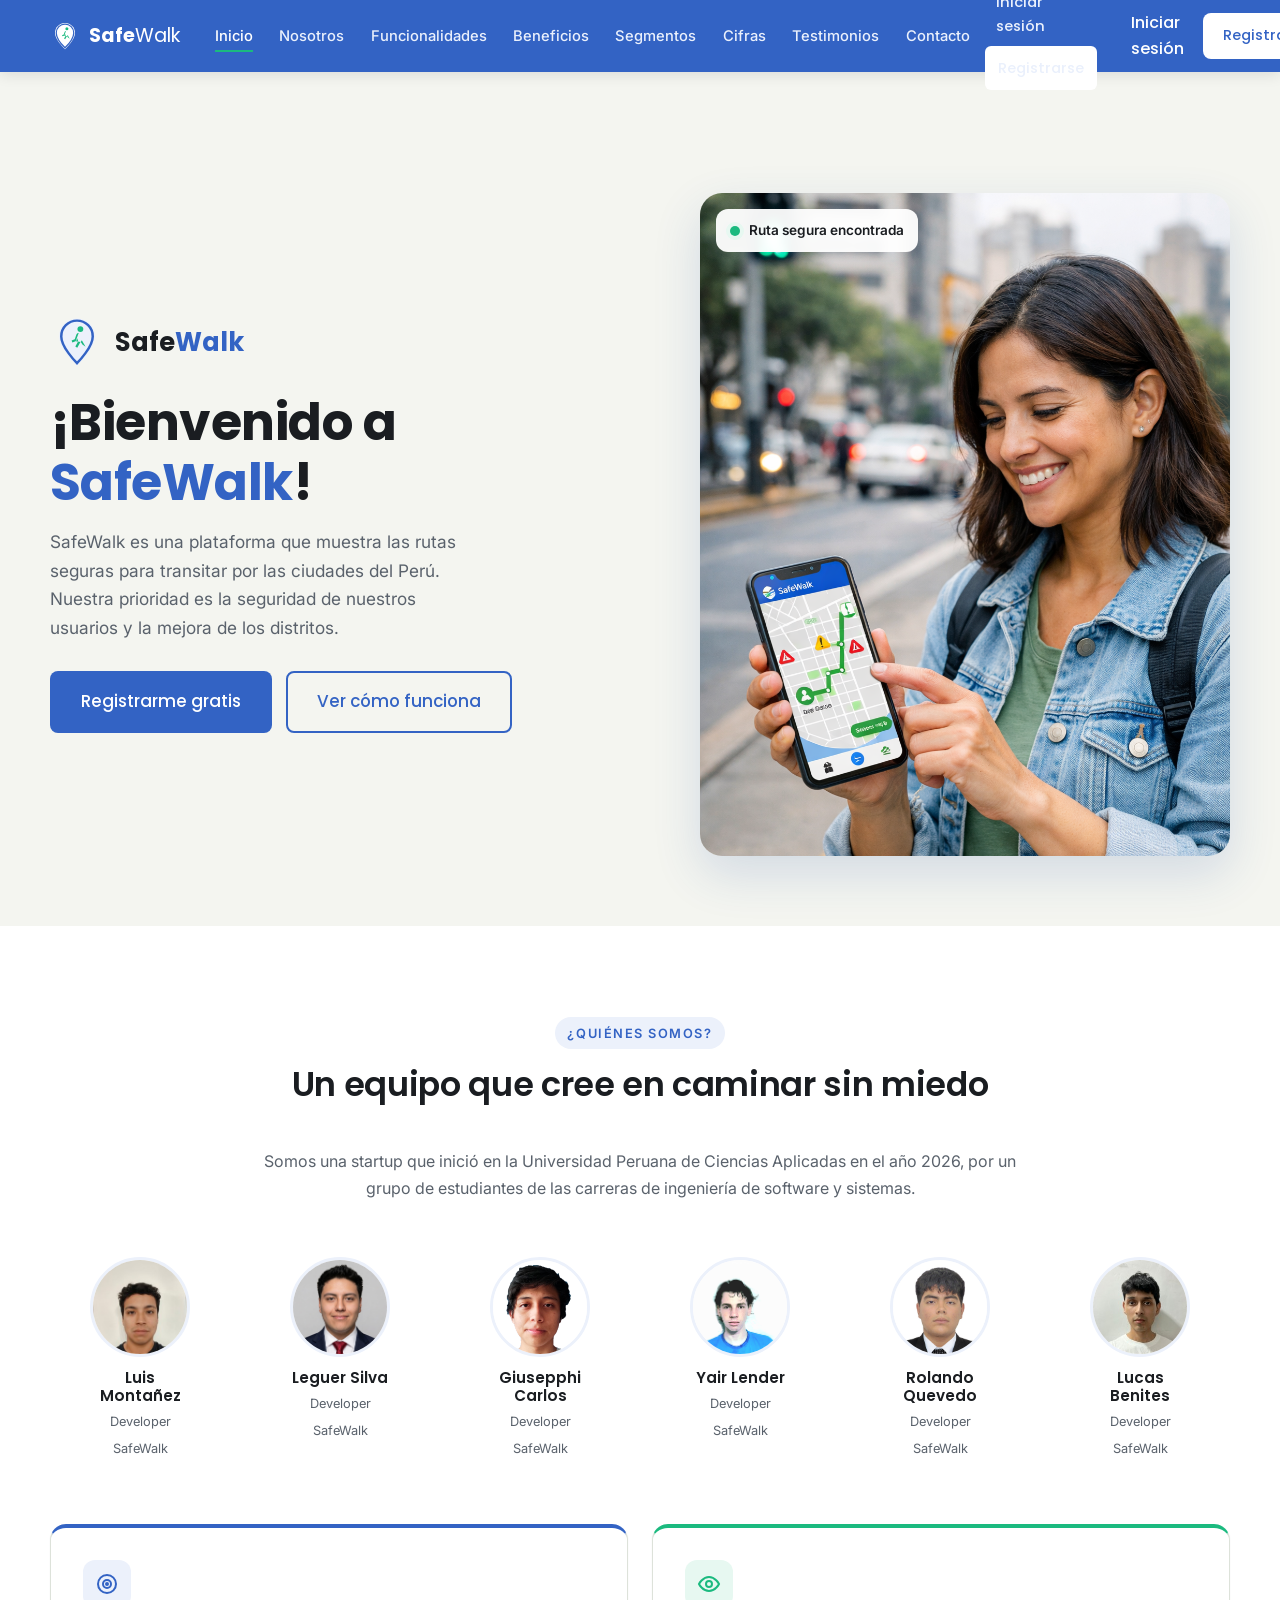
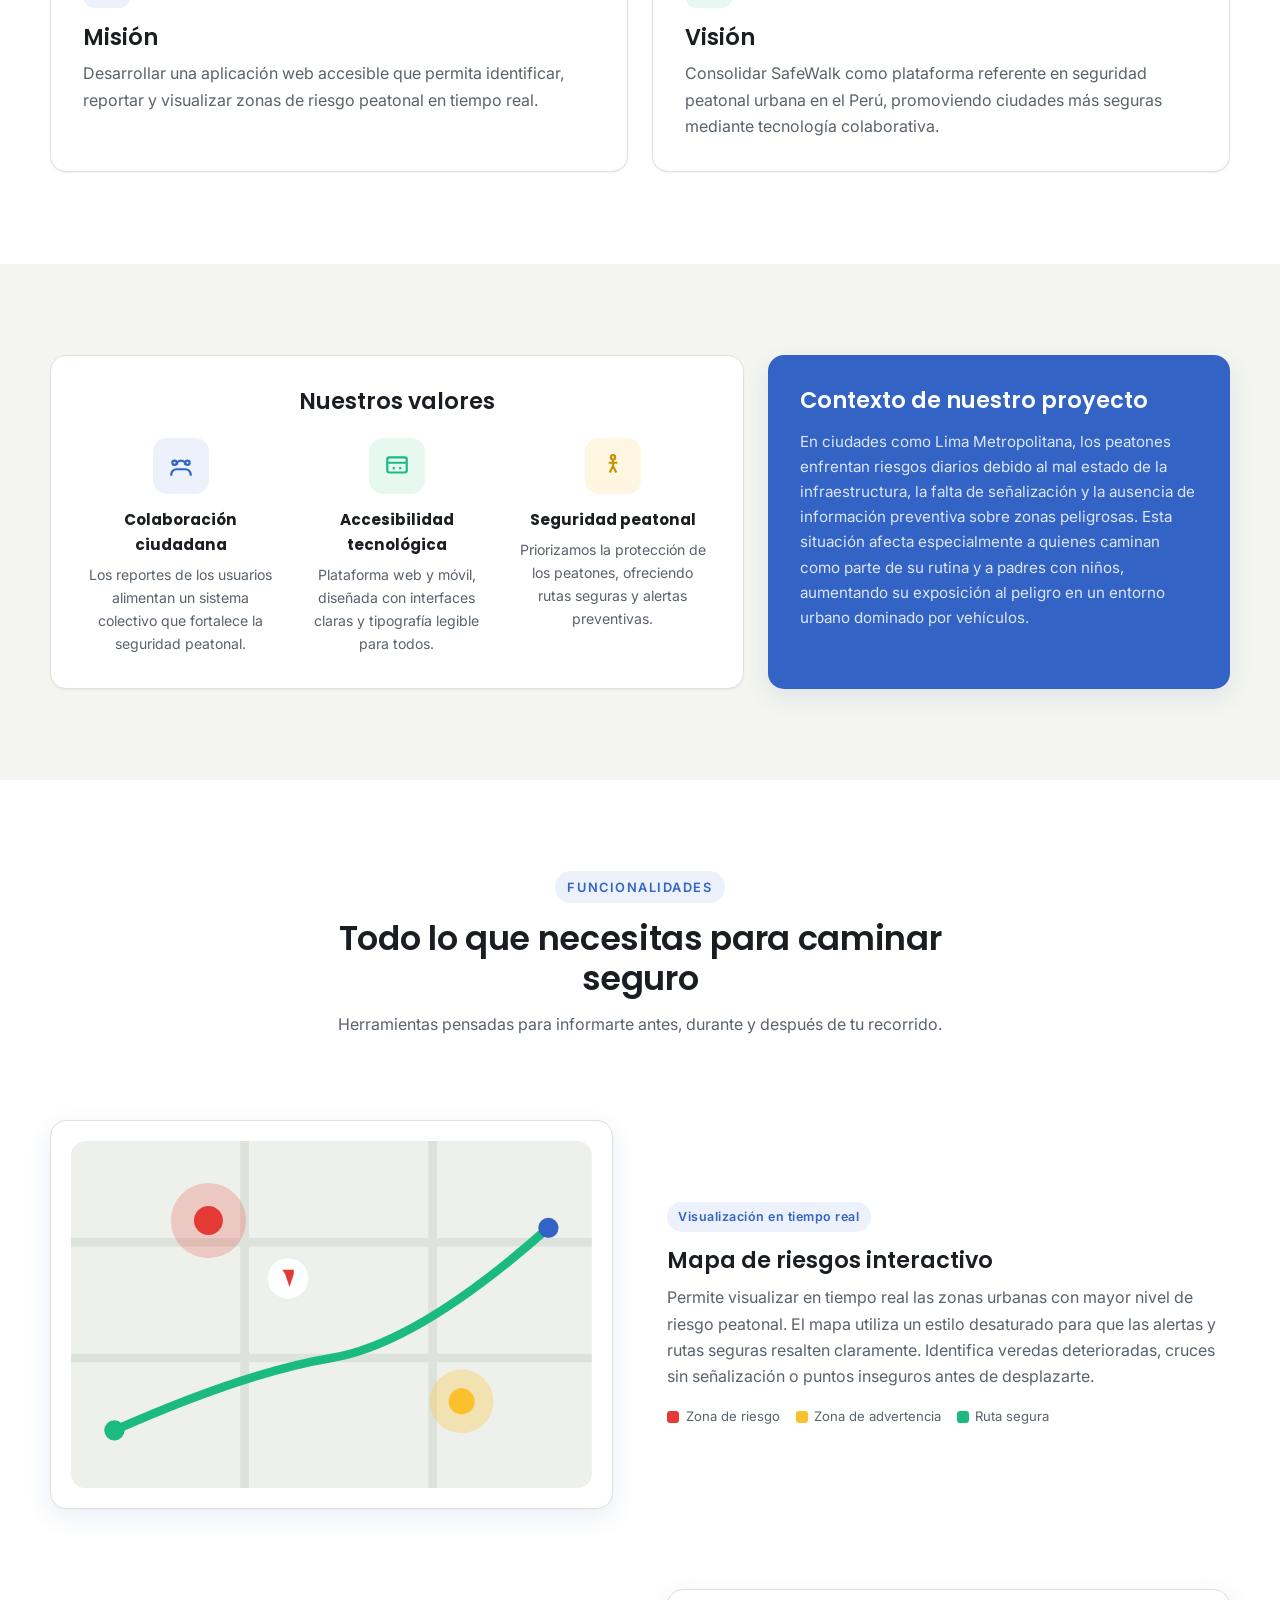
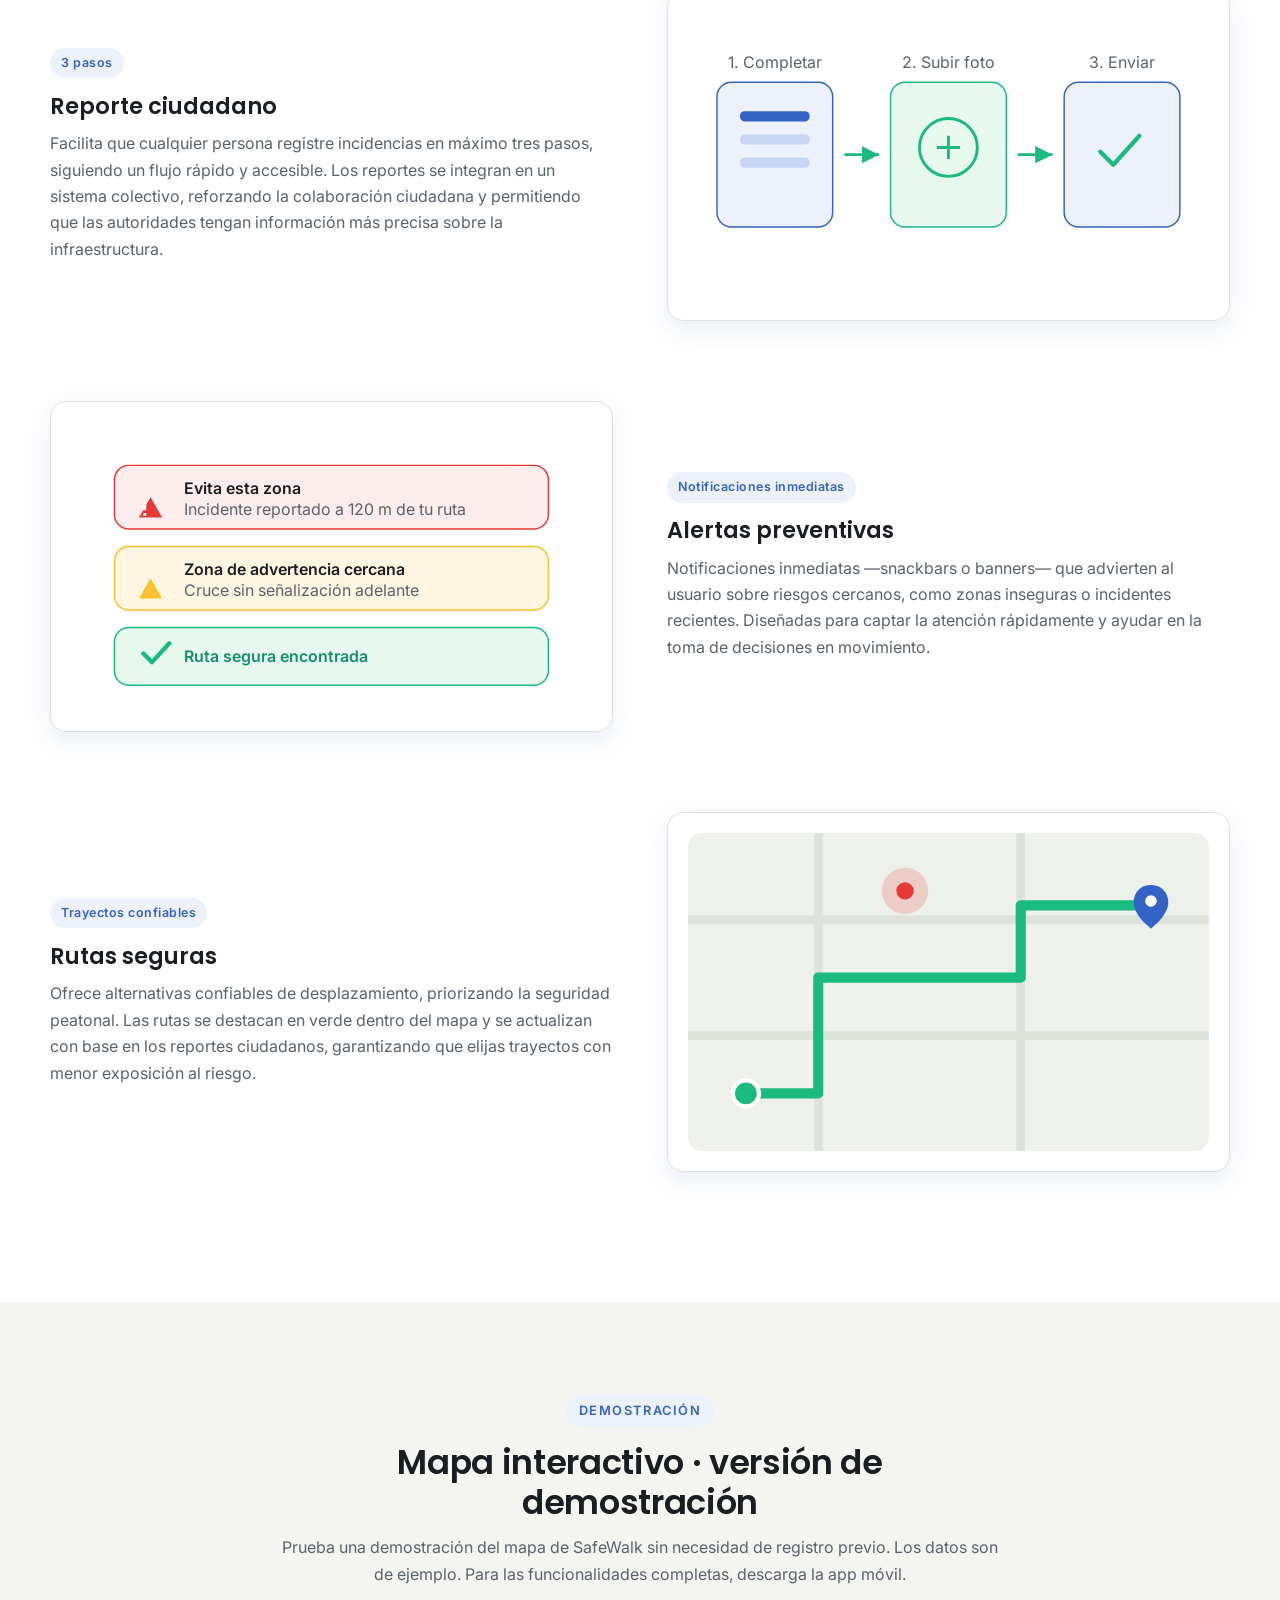
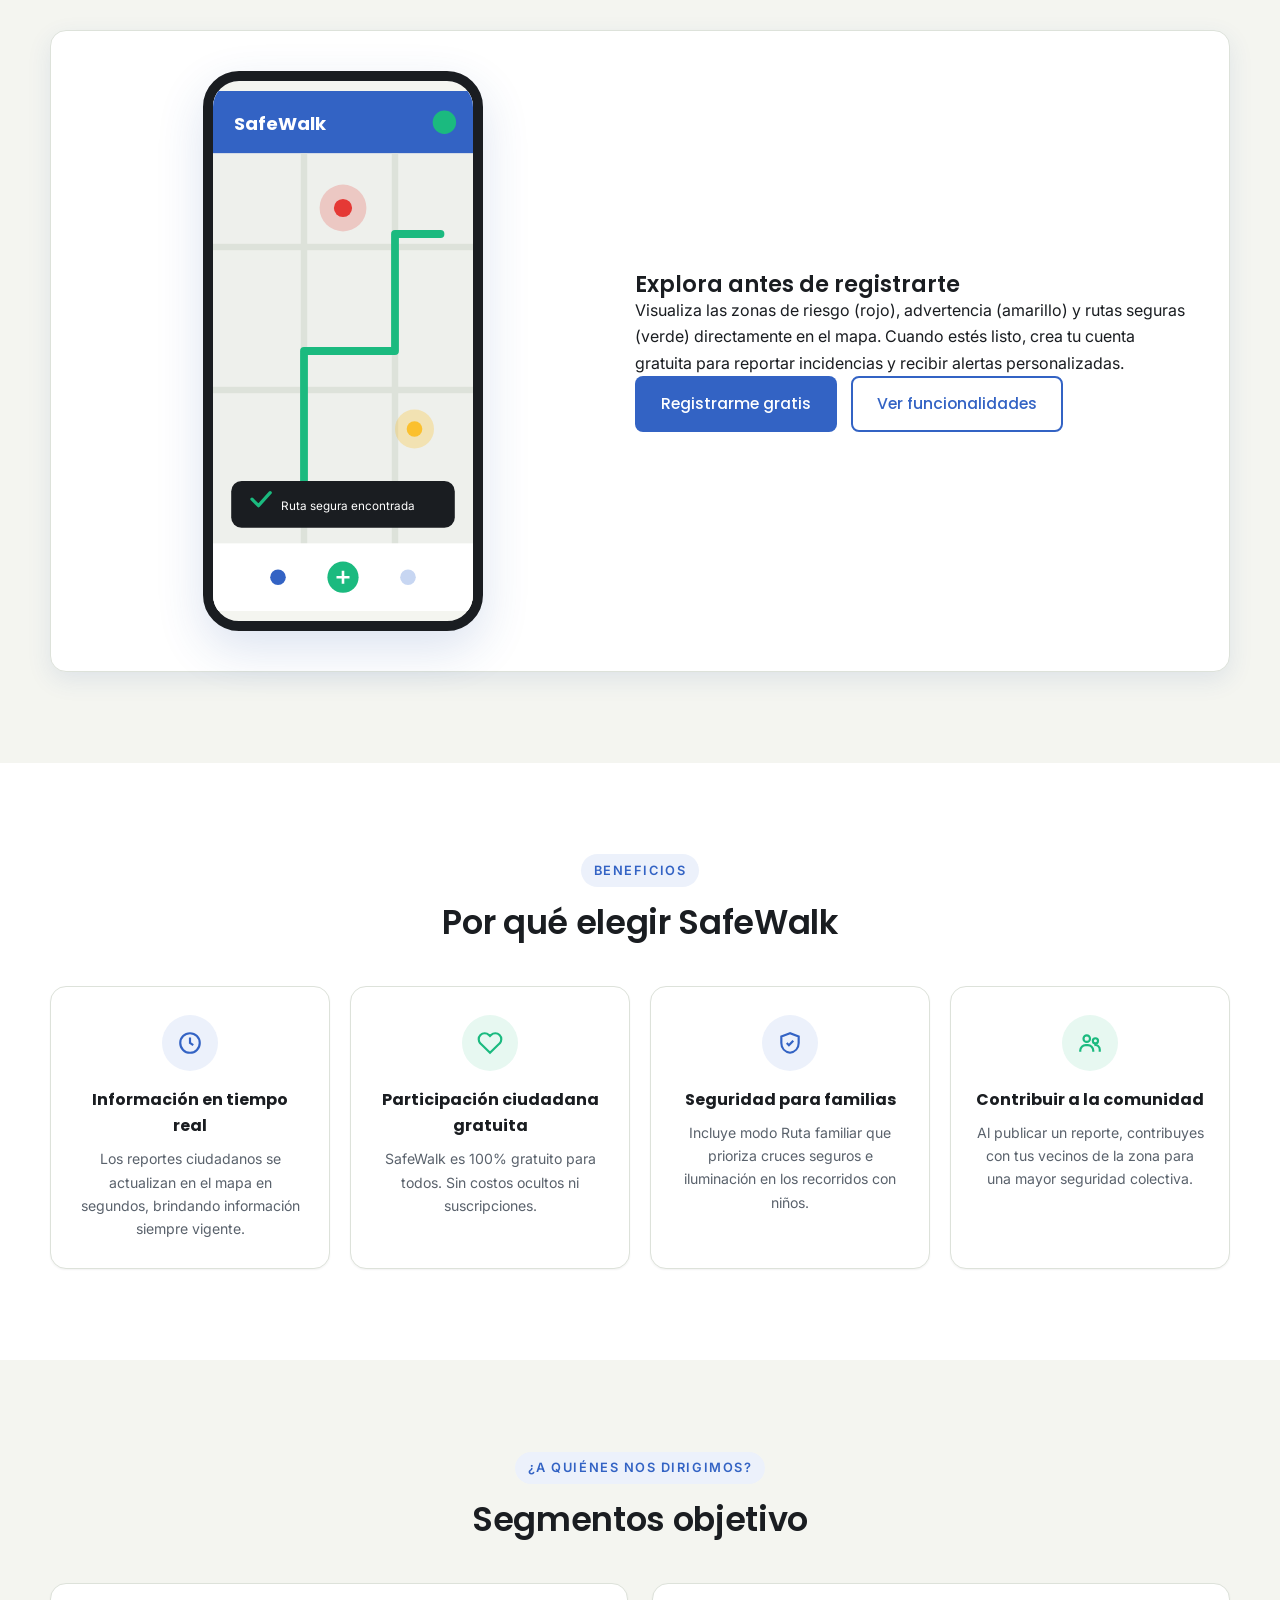
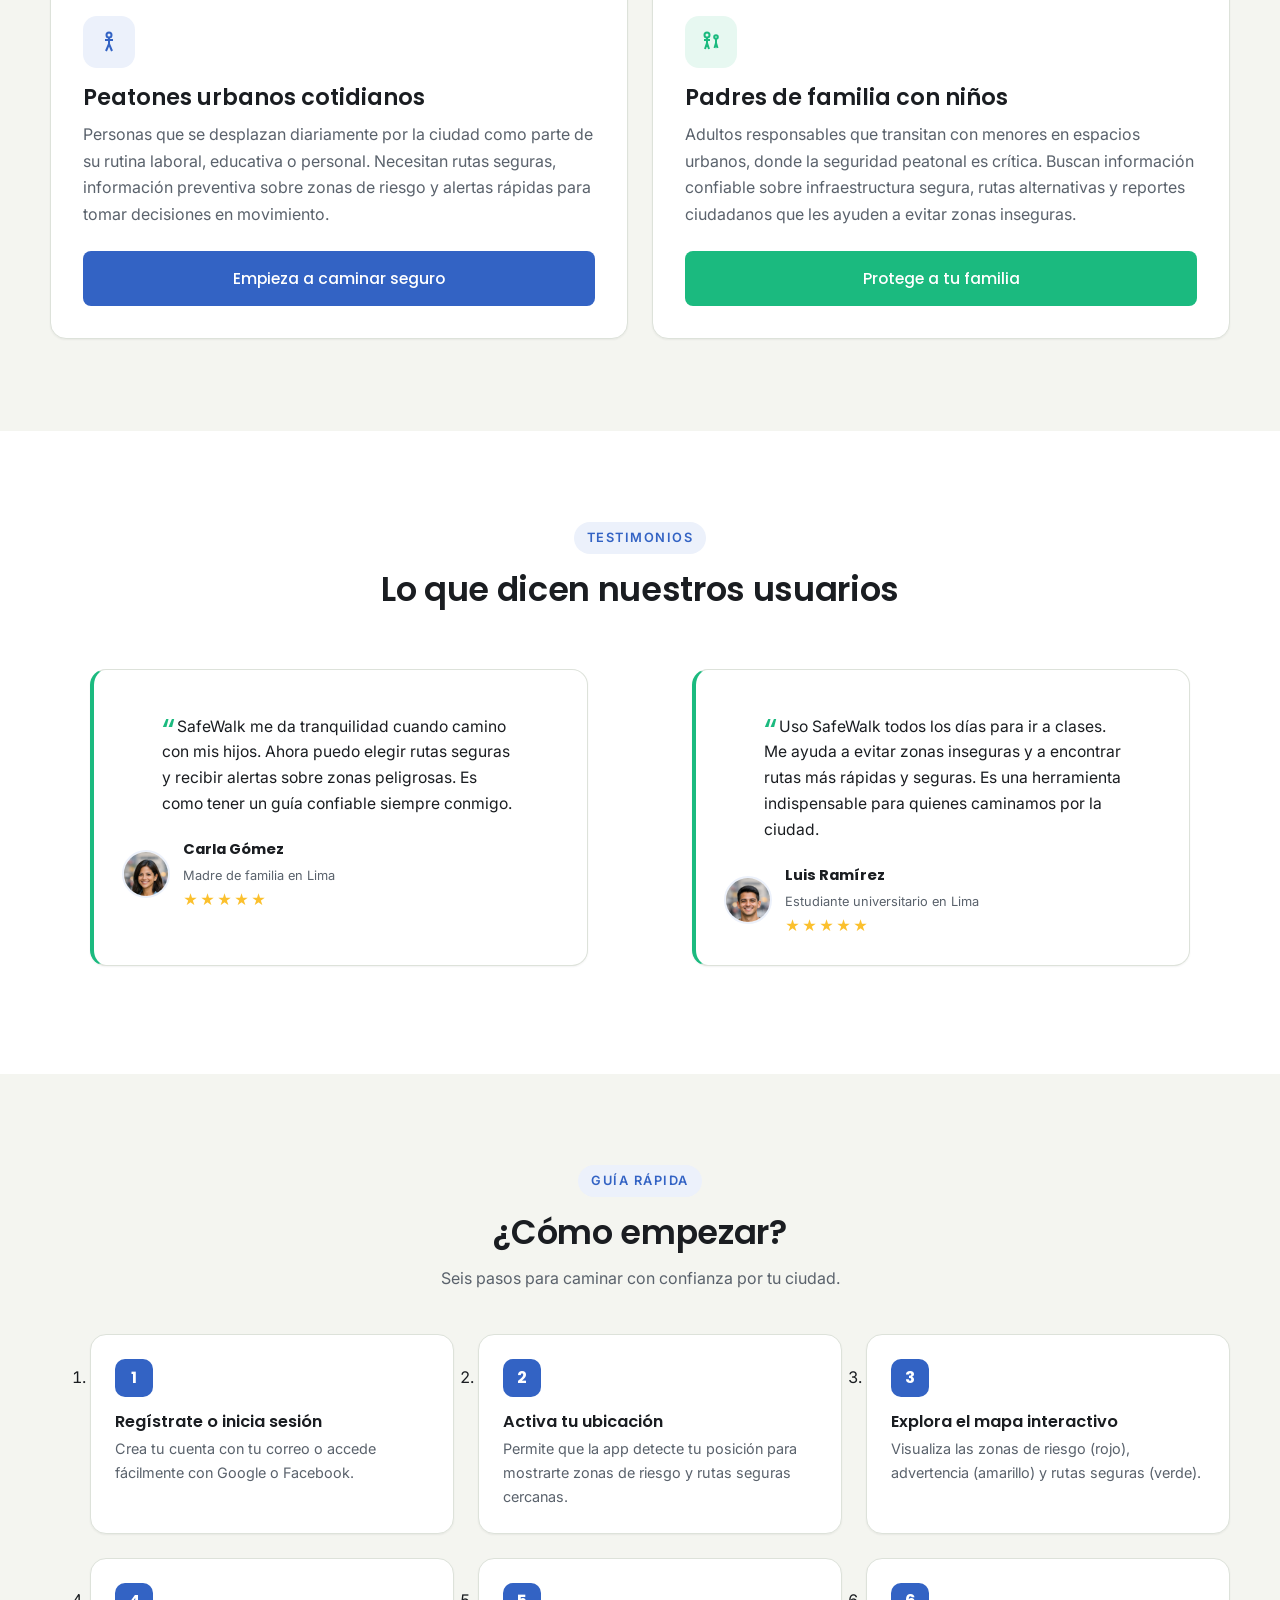
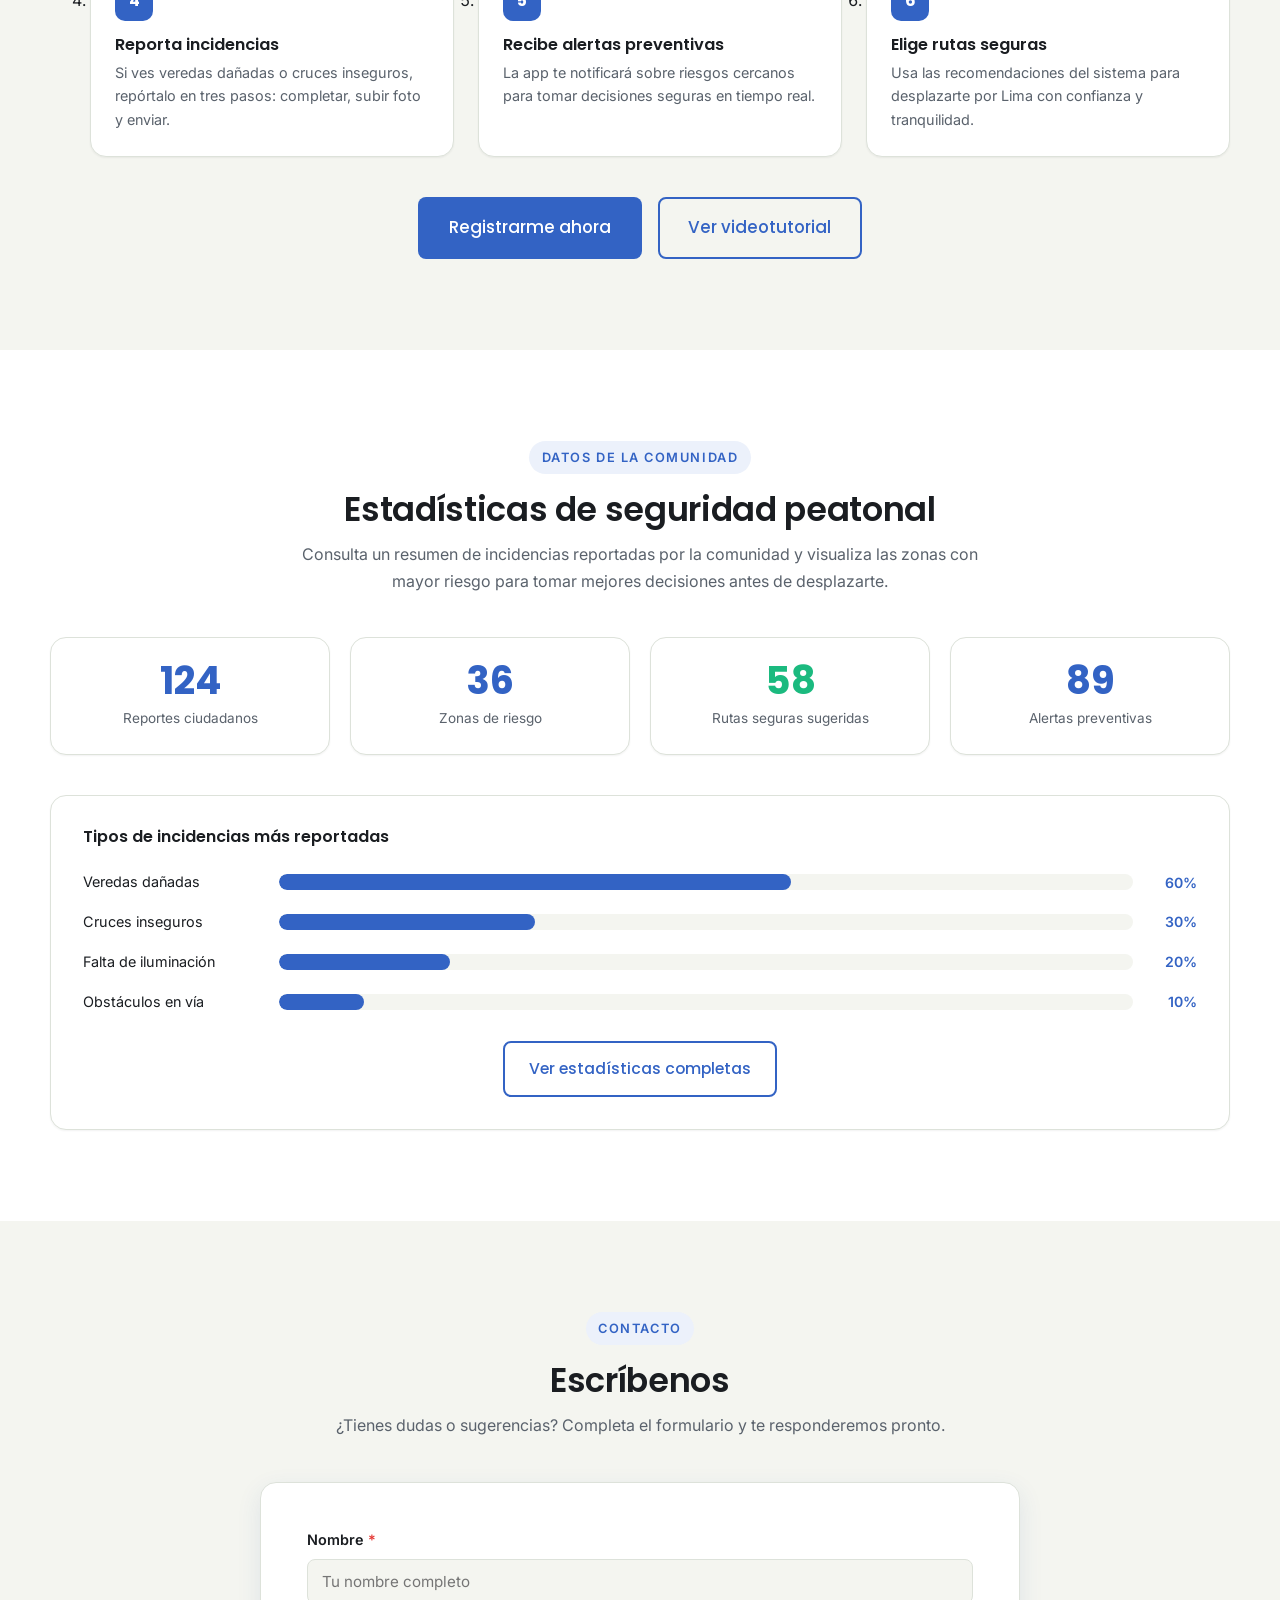
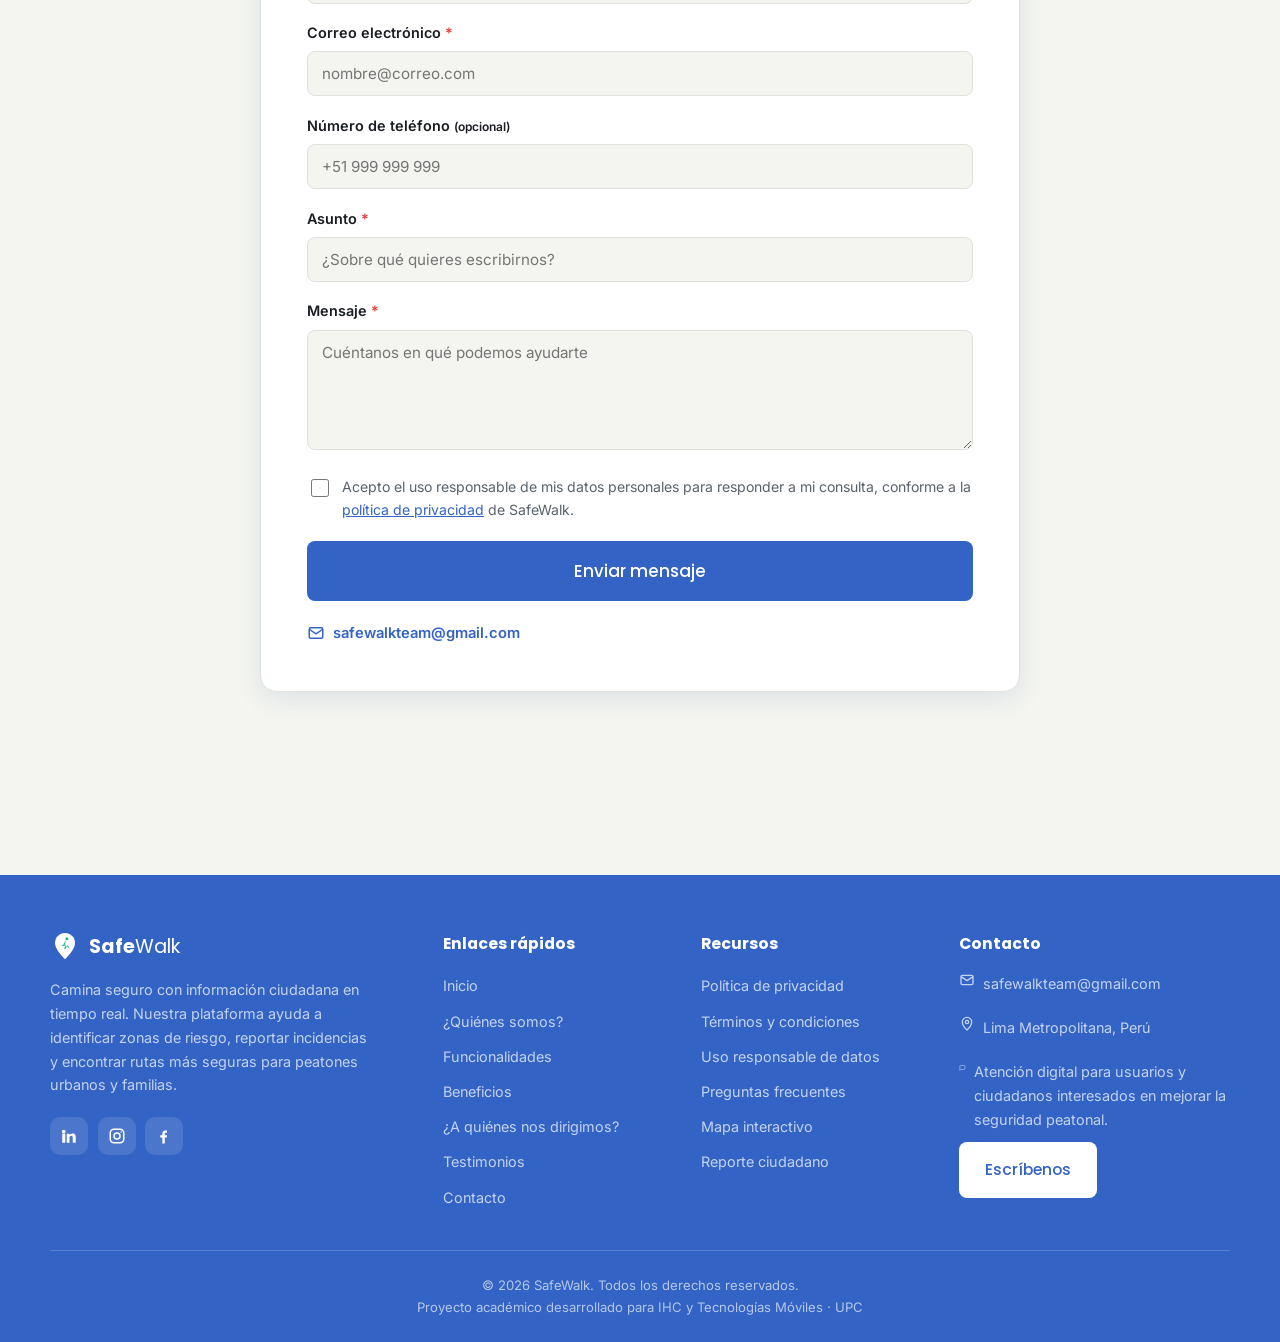
==== commit ccdc8ea2: "Updating index.html: improving accessibility and navigation menu structure" ====
--- a/index.html
+++ b/index.html
@@ -11,6 +11,7 @@
   <link rel="preconnect" href="https://fonts.gstatic.com" crossorigin>
   <link href="https://fonts.googleapis.com/css2?family=Inter:wght@400;500;600;700&family=Montserrat:wght@500;600;700&family=Poppins:wght@400;500;600;700&display=swap" rel="stylesheet">
 
+  <meta name="theme-color" content="#3363C4">
   <link rel="stylesheet" href="css/styles.css">
 </head>
 <body>
@@ -36,15 +37,24 @@
 
       <nav aria-label="Principal">
         <ul class="nav__links" id="navLinks">
-          <li><a href="#inicio" class="is-active">Inicio</a></li>
+          <li><a href="#inicio" class="is-active" aria-current="page">Inicio</a></li>
           <li><a href="#nosotros">Nosotros</a></li>
           <li><a href="#funcionalidades">Funcionalidades</a></li>
           <li><a href="#beneficios">Beneficios</a></li>
+          <li><a href="#dirigidos">Segmentos</a></li>
+          <li><a href="#estadisticas">Cifras</a></li>
           <li><a href="#testimonios">Testimonios</a></li>
           <li><a href="#contacto">Contacto</a></li>
+
+          <!-- Botones que se muestran dentro del menú móvil -->
+          <li class="nav__mobile-actions">
+            <a class="nav__login" href="#contacto">Iniciar sesión</a>
+            <a class="btn nav__register" href="#contacto">Registrarse</a>
+          </li>
         </ul>
       </nav>
 
+      <!-- Botones visibles en escritorio -->
       <div class="nav__actions" id="navActions">
         <a class="nav__login" href="#contacto">Iniciar sesión</a>
         <a class="btn nav__register" href="#contacto">Registrarse</a>
@@ -56,7 +66,7 @@
     </div>
   </header>
 
-  <!-- Banner de alerta (componente de la guía de estilos) -->
+  <!-- Alerta superior: se puede cerrar con JavaScript -->
   <div class="alert-bar" id="alertBar" role="status">
     <div class="container">
       <svg class="alert-icon" width="20" height="20" viewBox="0 0 24 24" fill="currentColor" aria-hidden="true"><path d="M12 2 1 21h22L12 2Zm0 5 7.5 13h-15L12 7Zm-1 4v4h2v-4h-2Zm0 5v2h2v-2h-2Z"/></svg>
@@ -96,7 +106,7 @@
 
         <div class="hero__media reveal">
           <div>
-            <img class="local-img" src="img/safewalkhero.png" alt="Persona consultando rutas seguras en la app SafeWalk">
+            <img class="local-img" src="img/safewalkhero.png" alt="Persona consultando rutas seguras en la app SafeWalk" fetchpriority="high">
           </div>
           <div class="hero__badge"><span class="dot"></span> Ruta segura encontrada</div>
         </div>
@@ -121,27 +131,27 @@
         <div class="team reveal">
           <!-- Repetir tarjeta por integrante. Reemplaza la imagen en images/team-*.jpg -->
           <figure class="team__card">
-            <div class="team__photo"><div><img class="local-img" src="img/team_luis.jpg" alt="Foto de Luis Montañez"></div></div>
+            <div class="team__photo"><div><img class="local-img" src="img/team_luis.jpg" loading="lazy" decoding="async" alt="Foto de Luis Montañez"></div></div>
             <figcaption><h4>Luis Montañez</h4><small>Developer SafeWalk</small></figcaption>
           </figure>
           <figure class="team__card">
-            <div class="team__photo"><div><img class="local-img" src="img/team_leguer.png" alt="Foto de Leguer Silva"></div></div>
+            <div class="team__photo"><div><img class="local-img" src="img/team_leguer.png" loading="lazy" decoding="async" alt="Foto de Leguer Silva"></div></div>
             <figcaption><h4>Leguer Silva</h4><small>Developer SafeWalk</small></figcaption>
           </figure>
           <figure class="team__card">
-            <div class="team__photo"><div><img class="local-img" src="img/team_sephi.png" alt="Foto de Giusepphi Carlos"></div></div>
+            <div class="team__photo"><div><img class="local-img" src="img/team_sephi.png" loading="lazy" decoding="async" alt="Foto de Giusepphi Carlos"></div></div>
             <figcaption><h4>Giusepphi Carlos</h4><small>Developer SafeWalk</small></figcaption>
           </figure>
           <figure class="team__card">
-            <div class="team__photo"><div><img class="local-img" src="img/team_yair.png" alt="Foto de Yair Lender"></div></div>
+            <div class="team__photo"><div><img class="local-img" src="img/team_yair.png" loading="lazy" decoding="async" alt="Foto de Yair Lender"></div></div>
             <figcaption><h4>Yair Lender</h4><small>Developer SafeWalk</small></figcaption>
           </figure>
           <figure class="team__card">
-            <div class="team__photo"><div><img class="local-img" src="img/team_rolando.jpg" alt="Foto de Rolando Quevedo"></div></div>
+            <div class="team__photo"><div><img class="local-img" src="img/team_rolando.jpg" loading="lazy" decoding="async" alt="Foto de Rolando Quevedo"></div></div>
             <figcaption><h4>Rolando Quevedo</h4><small>Developer SafeWalk</small></figcaption>
           </figure>
           <figure class="team__card">
-            <div class="team__photo"><div><img class="local-img" src="img/team_lucas.jpg" alt="Foto de Lucas Benites"></div></div>
+            <div class="team__photo"><div><img class="local-img" src="img/team_lucas.jpg" loading="lazy" decoding="async" alt="Foto de Lucas Benites"></div></div>
             <figcaption><h4>Lucas Benites</h4><small>Developer SafeWalk</small></figcaption>
           </figure>
         </div>
@@ -368,8 +378,8 @@
             </svg>
           </div>
           <div class="demo__text">
-            <h3 style="margin-bottom:1rem">Explora antes de registrarte</h3>
-            <p style="color:var(--gris);margin-bottom:1.5rem">
+            <h3 class="demo__title">Explora antes de registrarte</h3>
+            <p class="demo__copy">
               Visualiza las zonas de riesgo (rojo), advertencia (amarillo) y rutas seguras
               (verde) directamente en el mapa. Cuando estés listo, crea tu cuenta gratuita
               para reportar incidencias y recibir alertas personalizadas.</p>
@@ -459,7 +469,7 @@
           <figure class="testimonial reveal">
             <blockquote class="testimonial__quote">SafeWalk me da tranquilidad cuando camino con mis hijos. Ahora puedo elegir rutas seguras y recibir alertas sobre zonas peligrosas. Es como tener un guía confiable siempre conmigo.</blockquote>
             <div class="testimonial__person">
-              <div class="testimonial__avatar"><div><img class="local-img" src="img/CarlaGomez.png" alt="Foto de Carla Gómez"></div></div>
+              <div class="testimonial__avatar"><div><img class="local-img" src="img/CarlaGomez.png" loading="lazy" decoding="async" alt="Foto de Carla Gómez"></div></div>
               <div>
                 <strong>Carla Gómez</strong>
                 <small>Madre de familia en Lima</small>
@@ -470,7 +480,7 @@
           <figure class="testimonial reveal">
             <blockquote class="testimonial__quote">Uso SafeWalk todos los días para ir a clases. Me ayuda a evitar zonas inseguras y a encontrar rutas más rápidas y seguras. Es una herramienta indispensable para quienes caminamos por la ciudad.</blockquote>
             <div class="testimonial__person">
-              <div class="testimonial__avatar"><div><img class="local-img" src="img/LuisRamirez.png" alt="Foto de Luis Ramírez"></div></div>
+              <div class="testimonial__avatar"><div><img class="local-img" src="img/LuisRamirez.png" loading="lazy" decoding="async" alt="Foto de Luis Ramírez"></div></div>
               <div>
                 <strong>Luis Ramírez</strong>
                 <small>Estudiante universitario en Lima</small>
@@ -485,14 +495,14 @@
     <!-- =============================================================== -->
     <!-- CÓMO EMPEZAR                                                    -->
     <!-- =============================================================== -->
-    <section class="section">
+    <section class="section" id="como-empezar">
       <div class="container">
         <div class="section__head reveal">
           <span class="eyebrow">Guía rápida</span>
           <h2>¿Cómo empezar?</h2>
           <p>Seis pasos para caminar con confianza por tu ciudad.</p>
         </div>
-        <ol class="steps" style="list-style:none;padding:0">
+        <ol class="steps steps--clean">
           <li class="step reveal"><div class="step__num">1</div><h4>Regístrate o inicia sesión</h4><p>Crea tu cuenta con tu correo o accede fácilmente con Google o Facebook.</p></li>
           <li class="step reveal"><div class="step__num">2</div><h4>Activa tu ubicación</h4><p>Permite que la app detecte tu posición para mostrarte zonas de riesgo y rutas seguras cercanas.</p></li>
           <li class="step reveal"><div class="step__num">3</div><h4>Explora el mapa interactivo</h4><p>Visualiza las zonas de riesgo (rojo), advertencia (amarillo) y rutas seguras (verde).</p></li>
@@ -510,7 +520,7 @@
     <!-- =============================================================== -->
     <!-- ESTADÍSTICAS                                                    -->
     <!-- =============================================================== -->
-    <section class="section section--tint">
+    <section class="section section--tint" id="estadisticas">
       <div class="container">
         <div class="section__head reveal">
           <span class="eyebrow">Datos de la comunidad</span>
@@ -549,6 +559,7 @@
         </div>
 
         <div class="contact reveal">
+          <!-- Formulario de contacto: validación básica con JavaScript -->
           <form id="contactForm" novalidate>
             <div class="field">
               <label for="nombre">Nombre <span class="req" aria-hidden="true">*</span></label>
@@ -561,7 +572,7 @@
               <span class="error">Ingresa un correo válido, por ejemplo: nombre@correo.com</span>
             </div>
             <div class="field">
-              <label for="telefono">Número de teléfono <small style="color:var(--gris);font-weight:400">(opcional)</small></label>
+              <label for="telefono">Número de teléfono <small class="field__hint">(opcional)</small></label>
               <input type="tel" id="telefono" name="telefono" autocomplete="tel" inputmode="numeric" pattern="[0-9+ ]{6,15}" placeholder="+51 999 999 999">
               <span class="error">Usa solo números (entre 6 y 15 dígitos).</span>
             </div>
@@ -658,7 +669,7 @@
             <li><svg width="16" height="16" viewBox="0 0 24 24" fill="none" stroke="currentColor" stroke-width="2"><path d="M12 21s7-6.3 7-12a7 7 0 1 0-14 0c0 5.7 7 12 7 12Z"/><circle cx="12" cy="9" r="2.5"/></svg> Lima Metropolitana, Perú</li>
             <li><svg width="16" height="16" viewBox="0 0 24 24" fill="none" stroke="currentColor" stroke-width="2"><path d="M21 15a2 2 0 0 1-2 2H7l-4 4V5a2 2 0 0 1 2-2h14a2 2 0 0 1 2 2v10Z"/></svg> Atención digital para usuarios y ciudadanos interesados en mejorar la seguridad peatonal.</li>
           </ul>
-          <a class="btn nav__register" href="#contacto" style="margin-top:.5rem">Escríbenos</a>
+          <a class="btn nav__register footer__button" href="#contacto">Escríbenos</a>
         </div>
       </div>
 
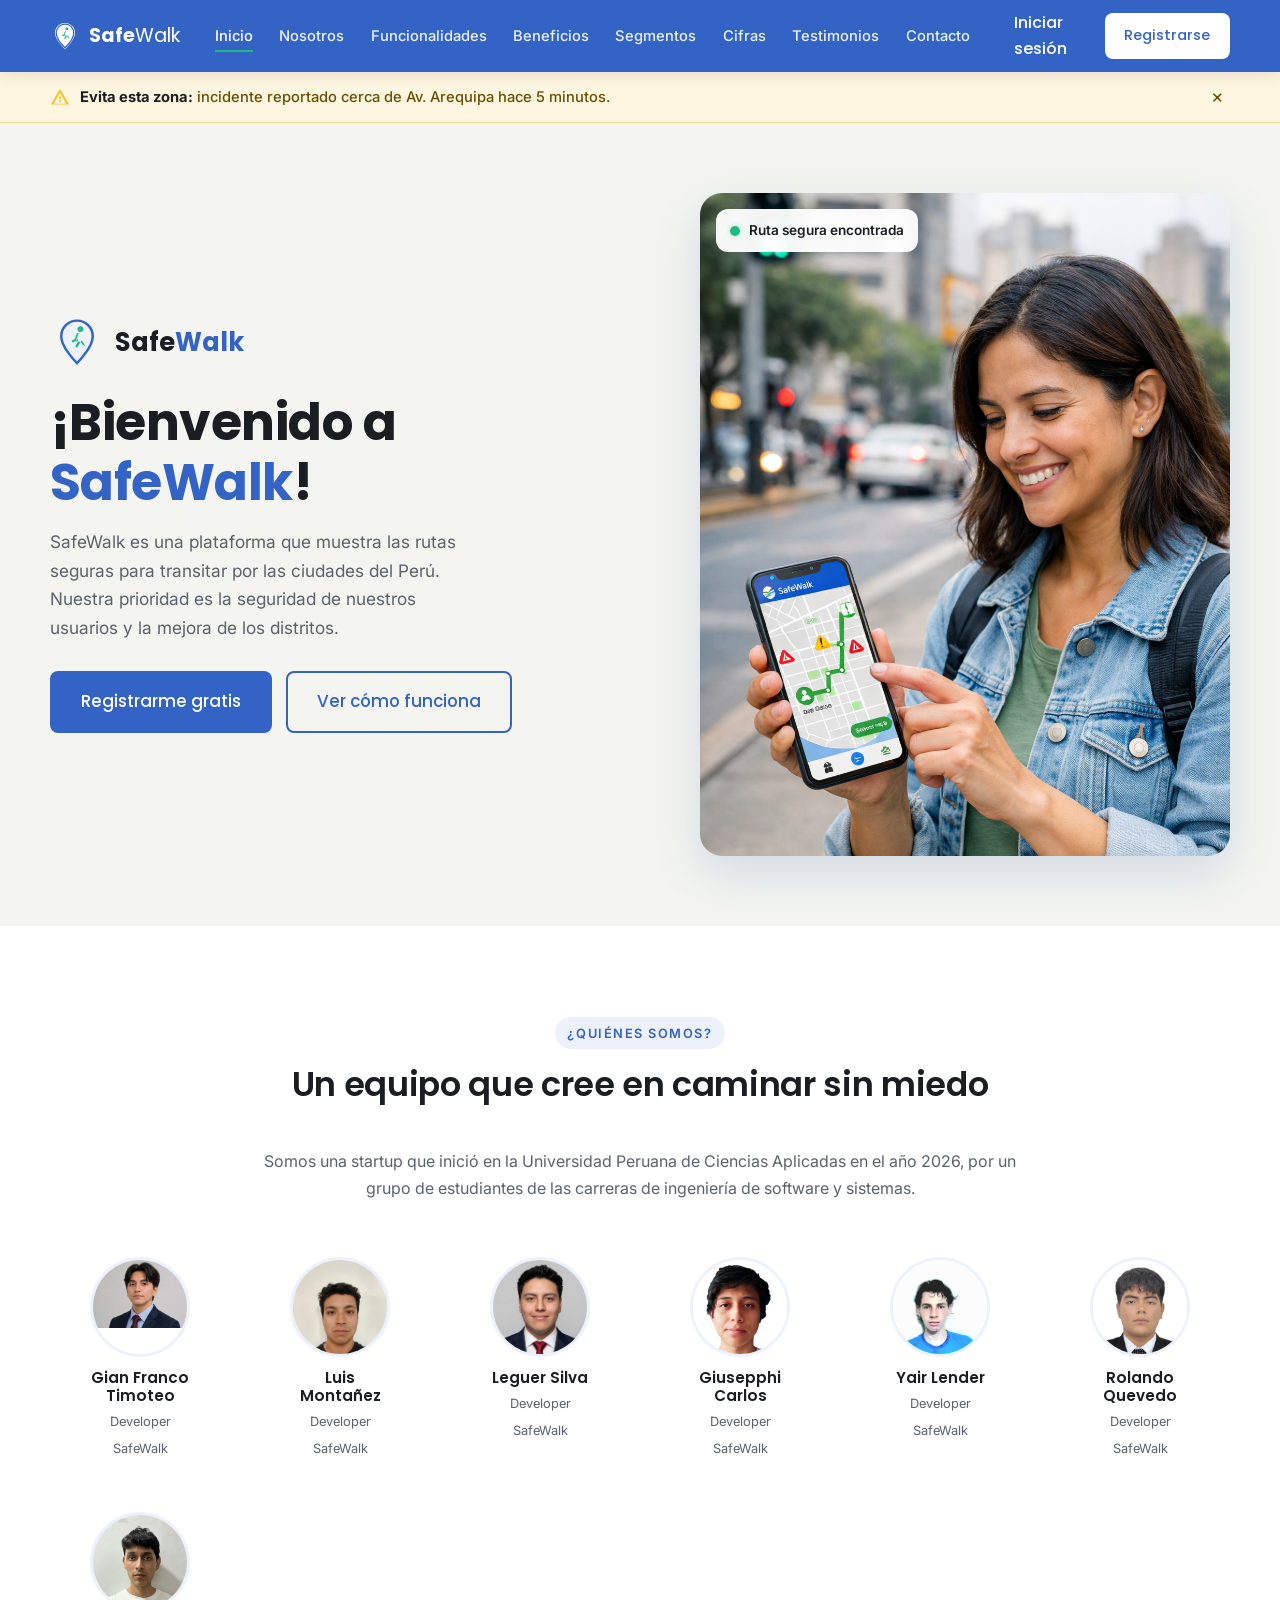
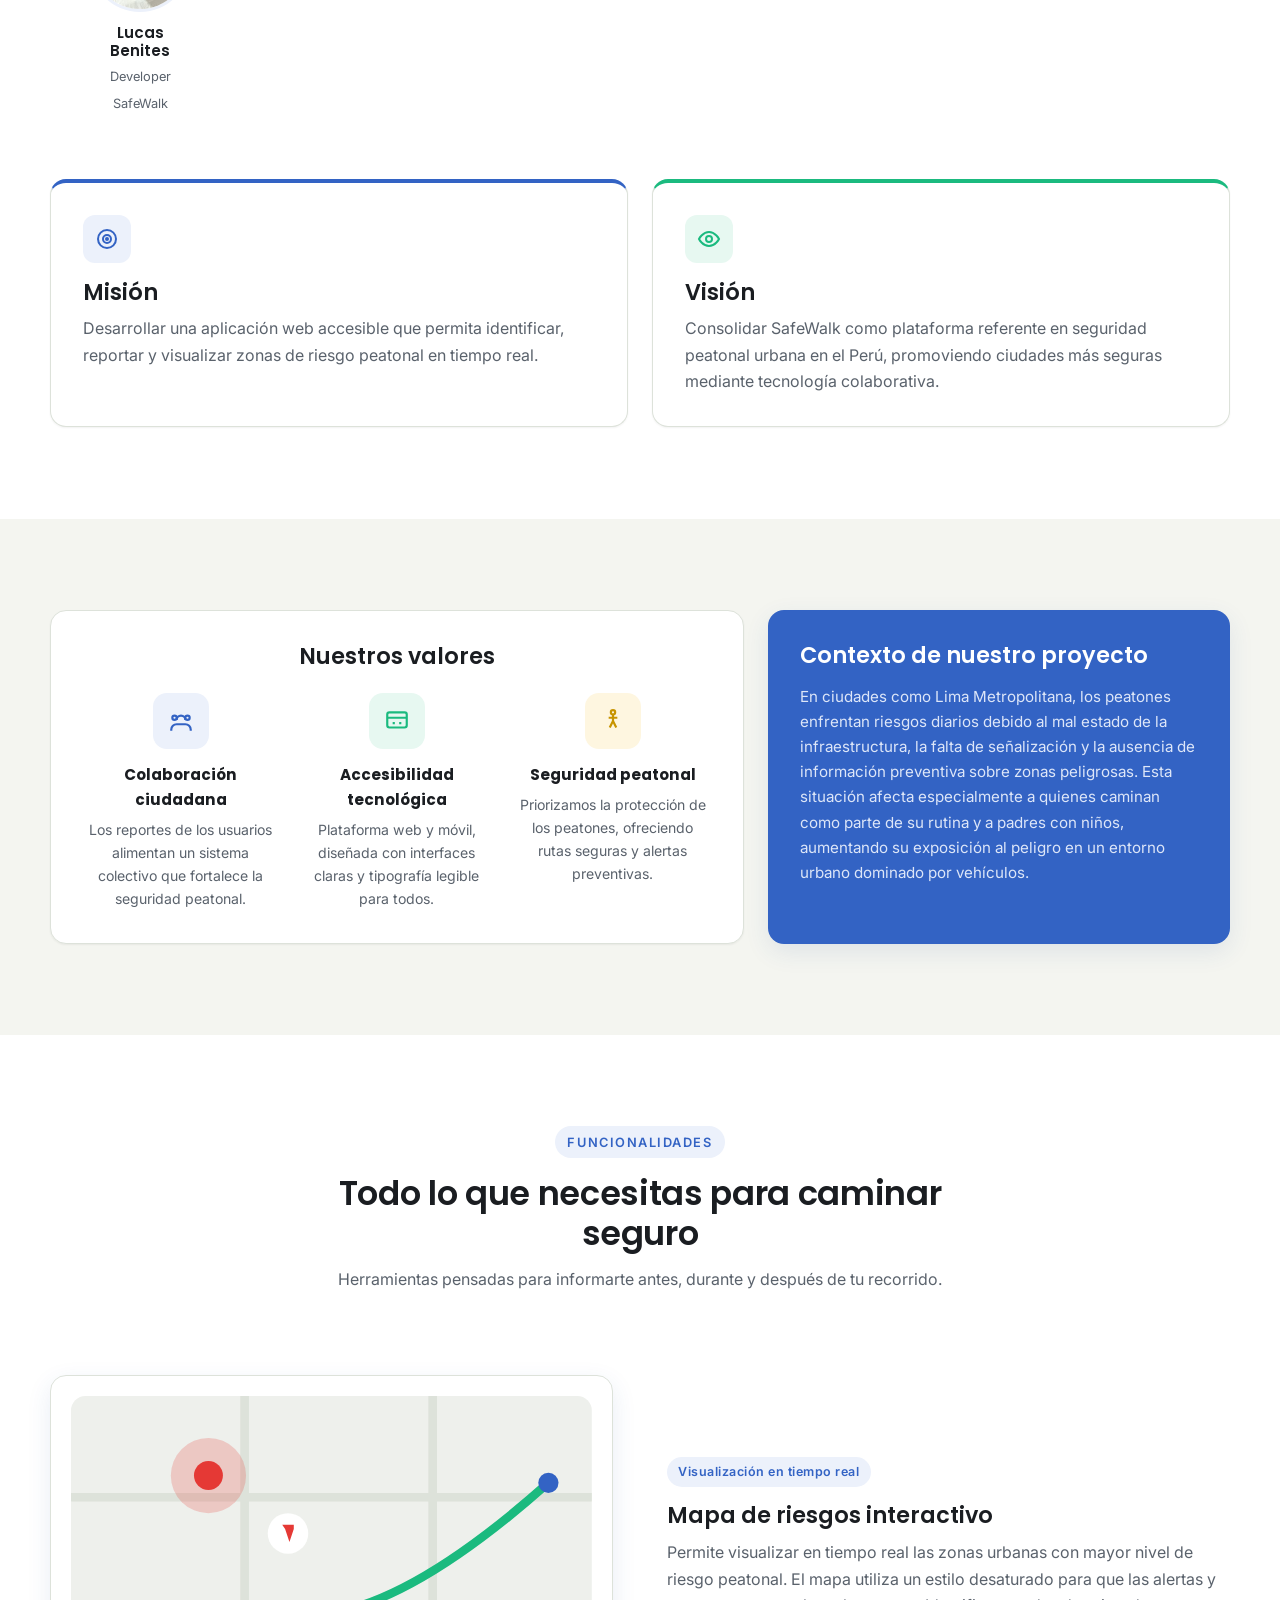
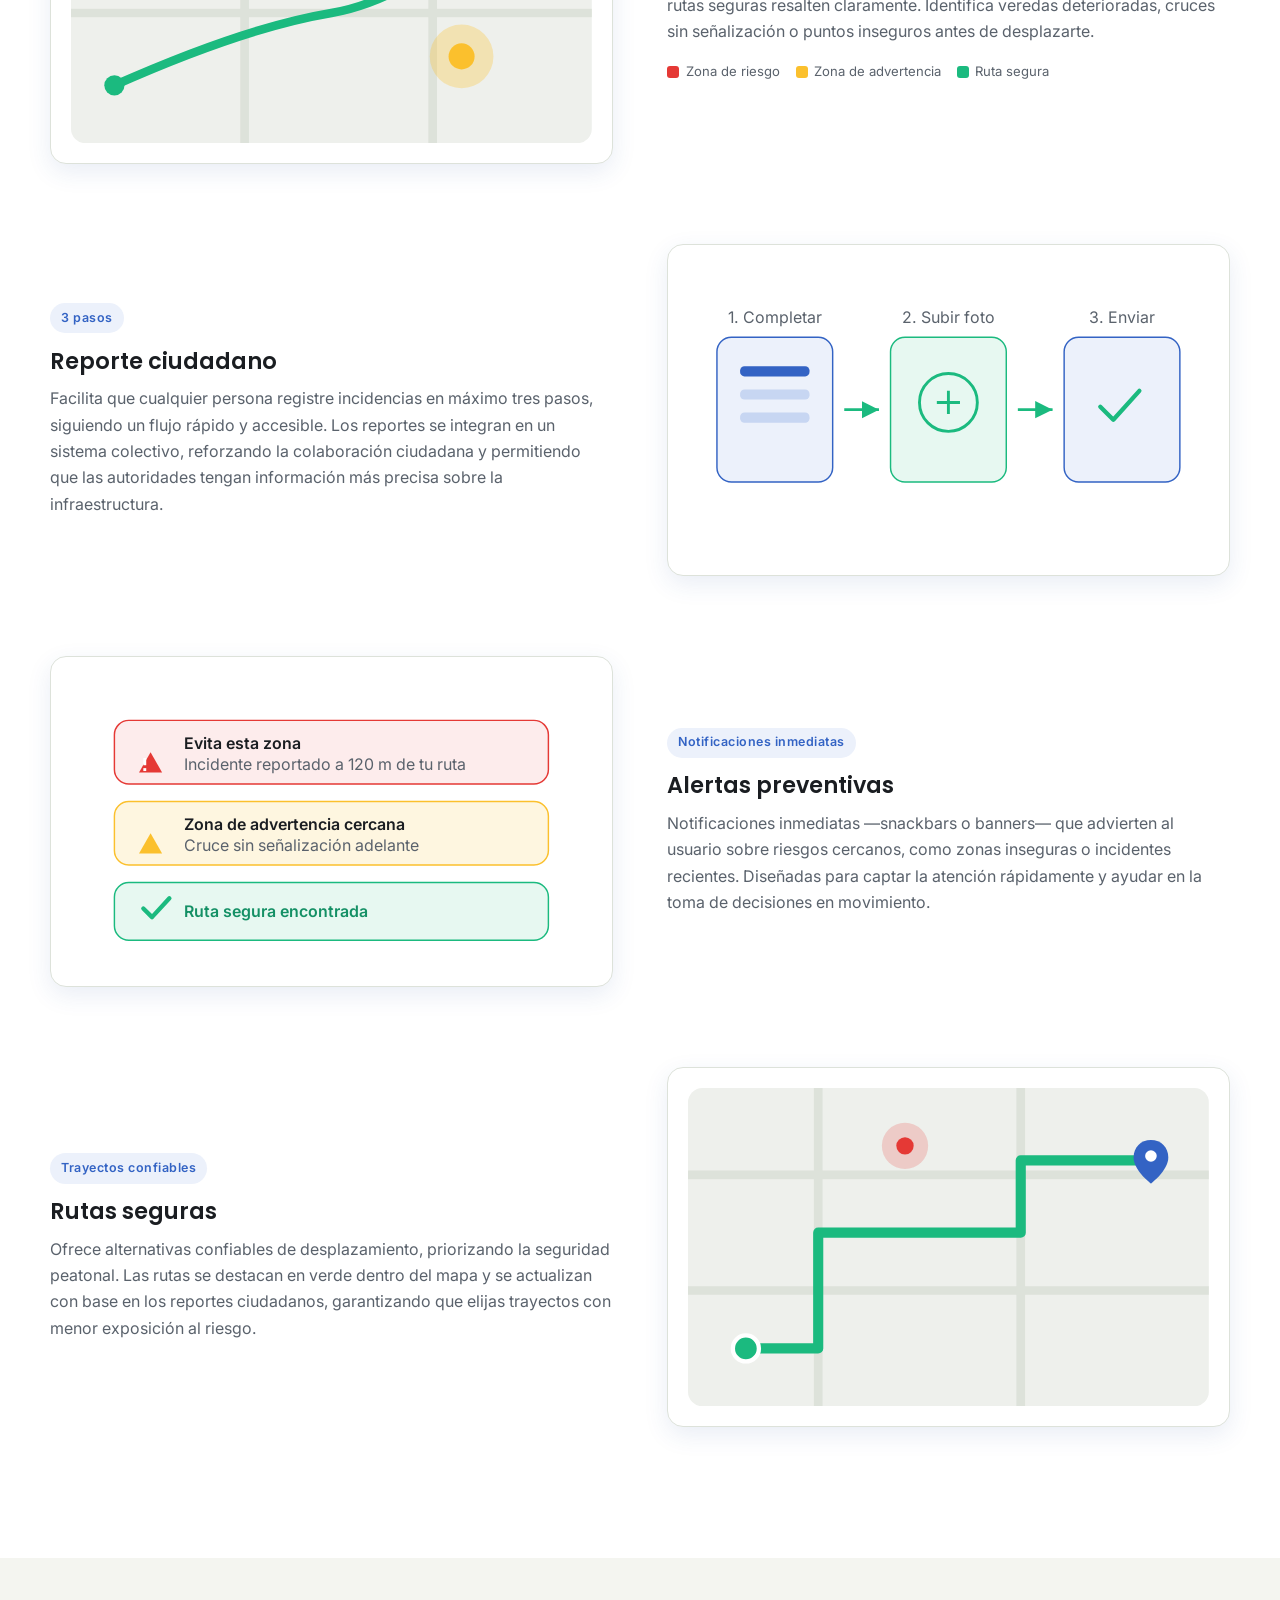
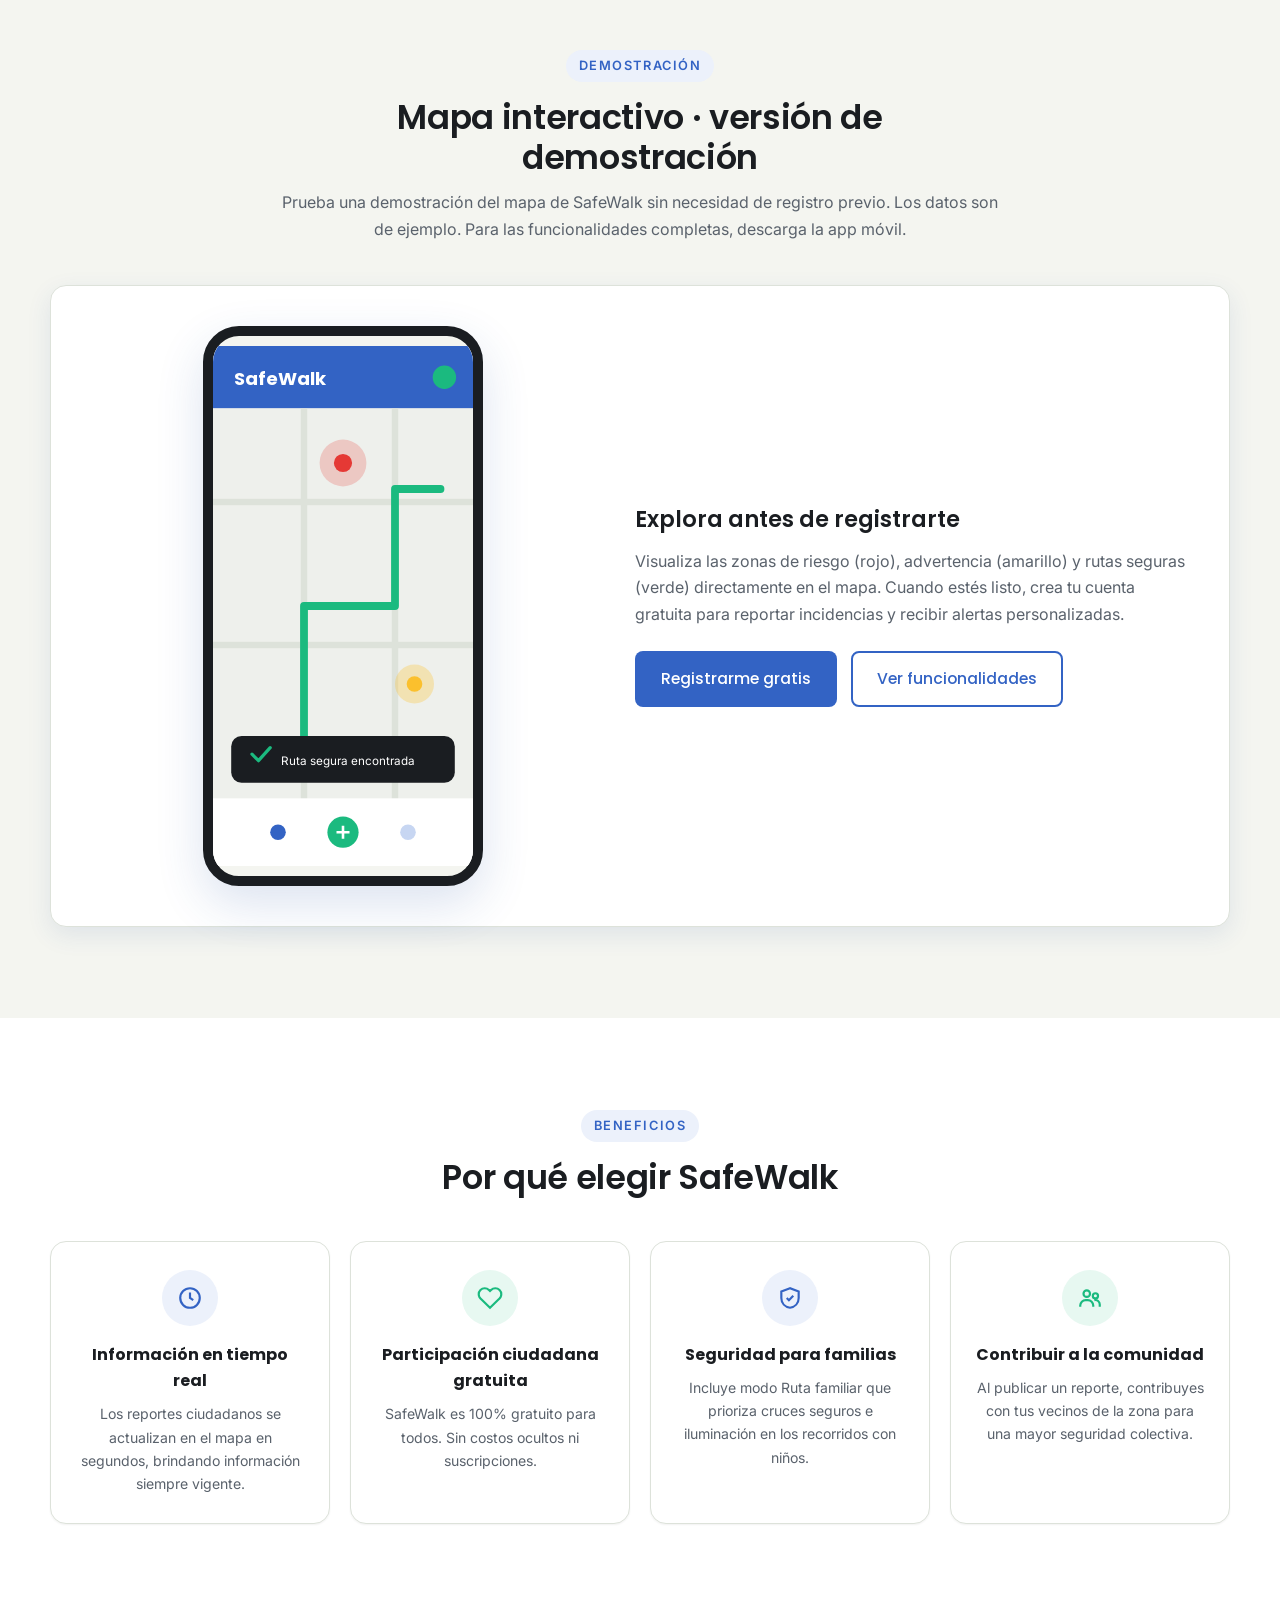
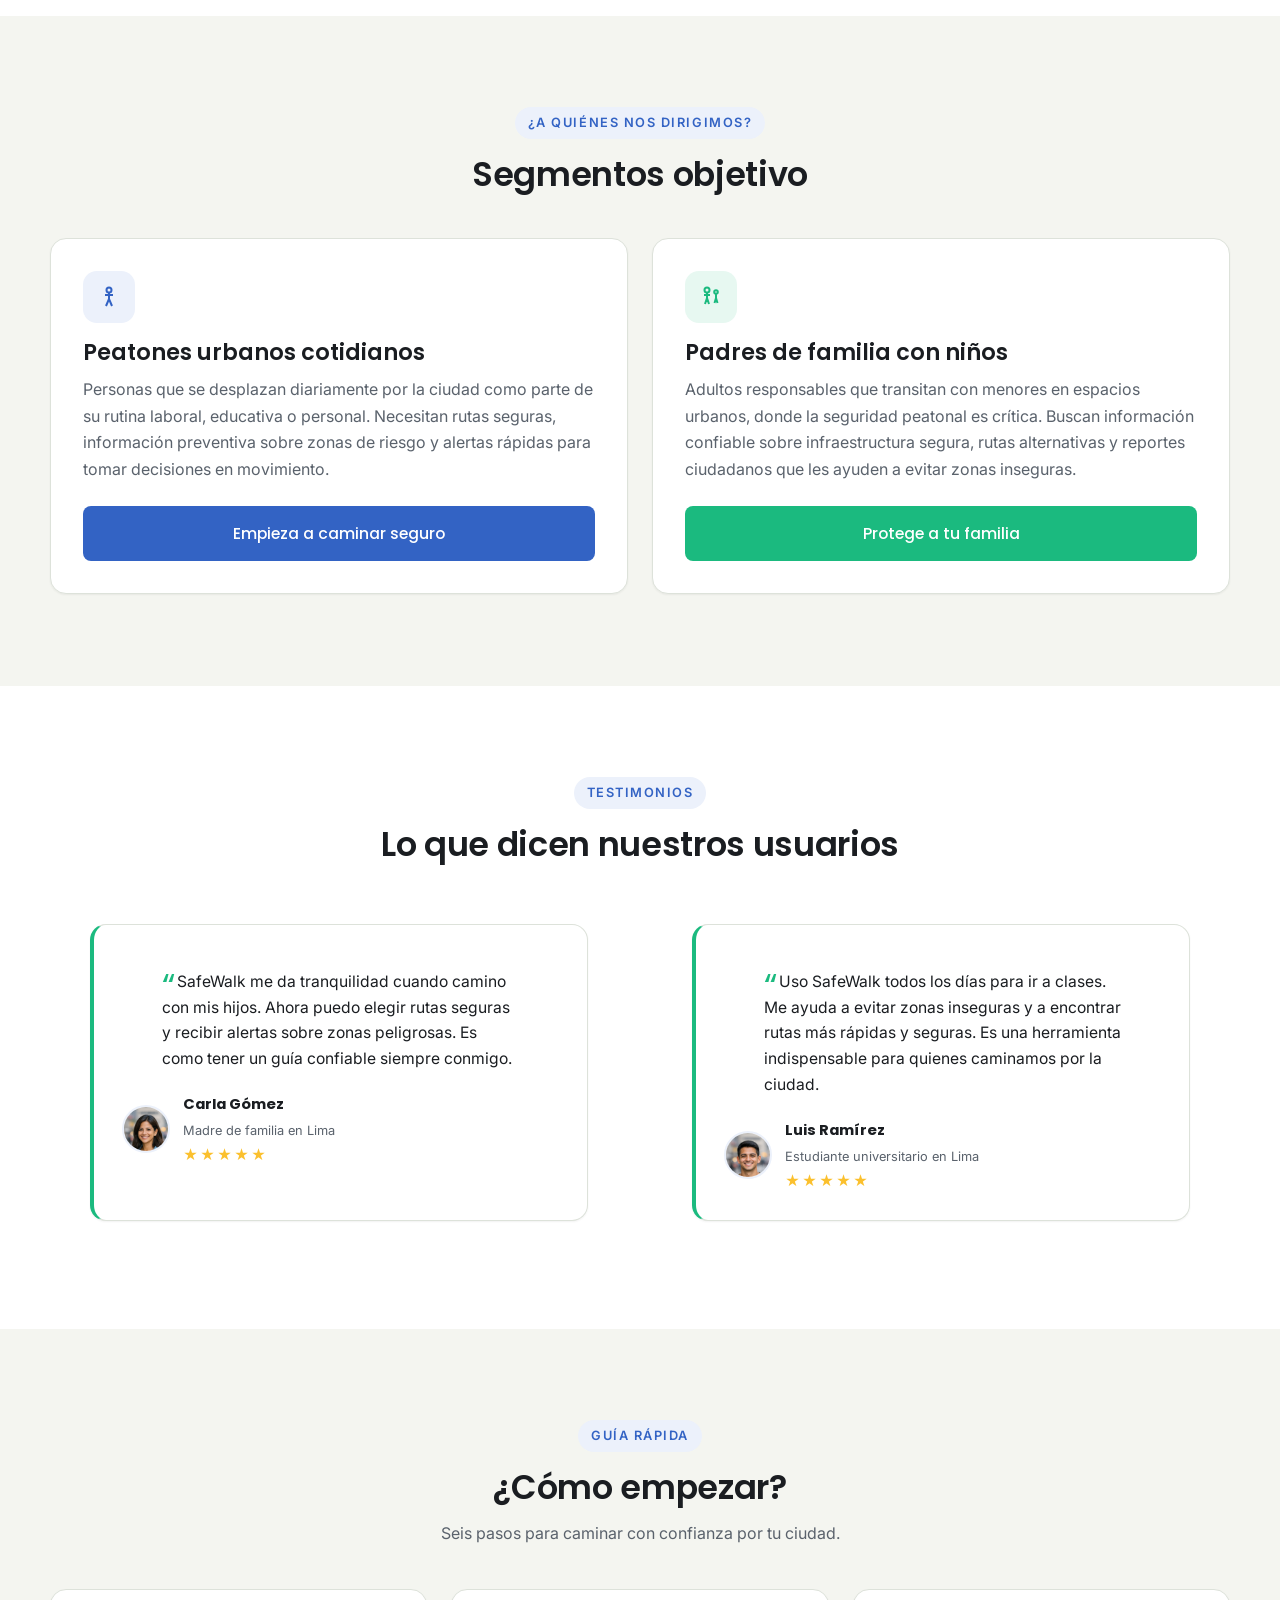
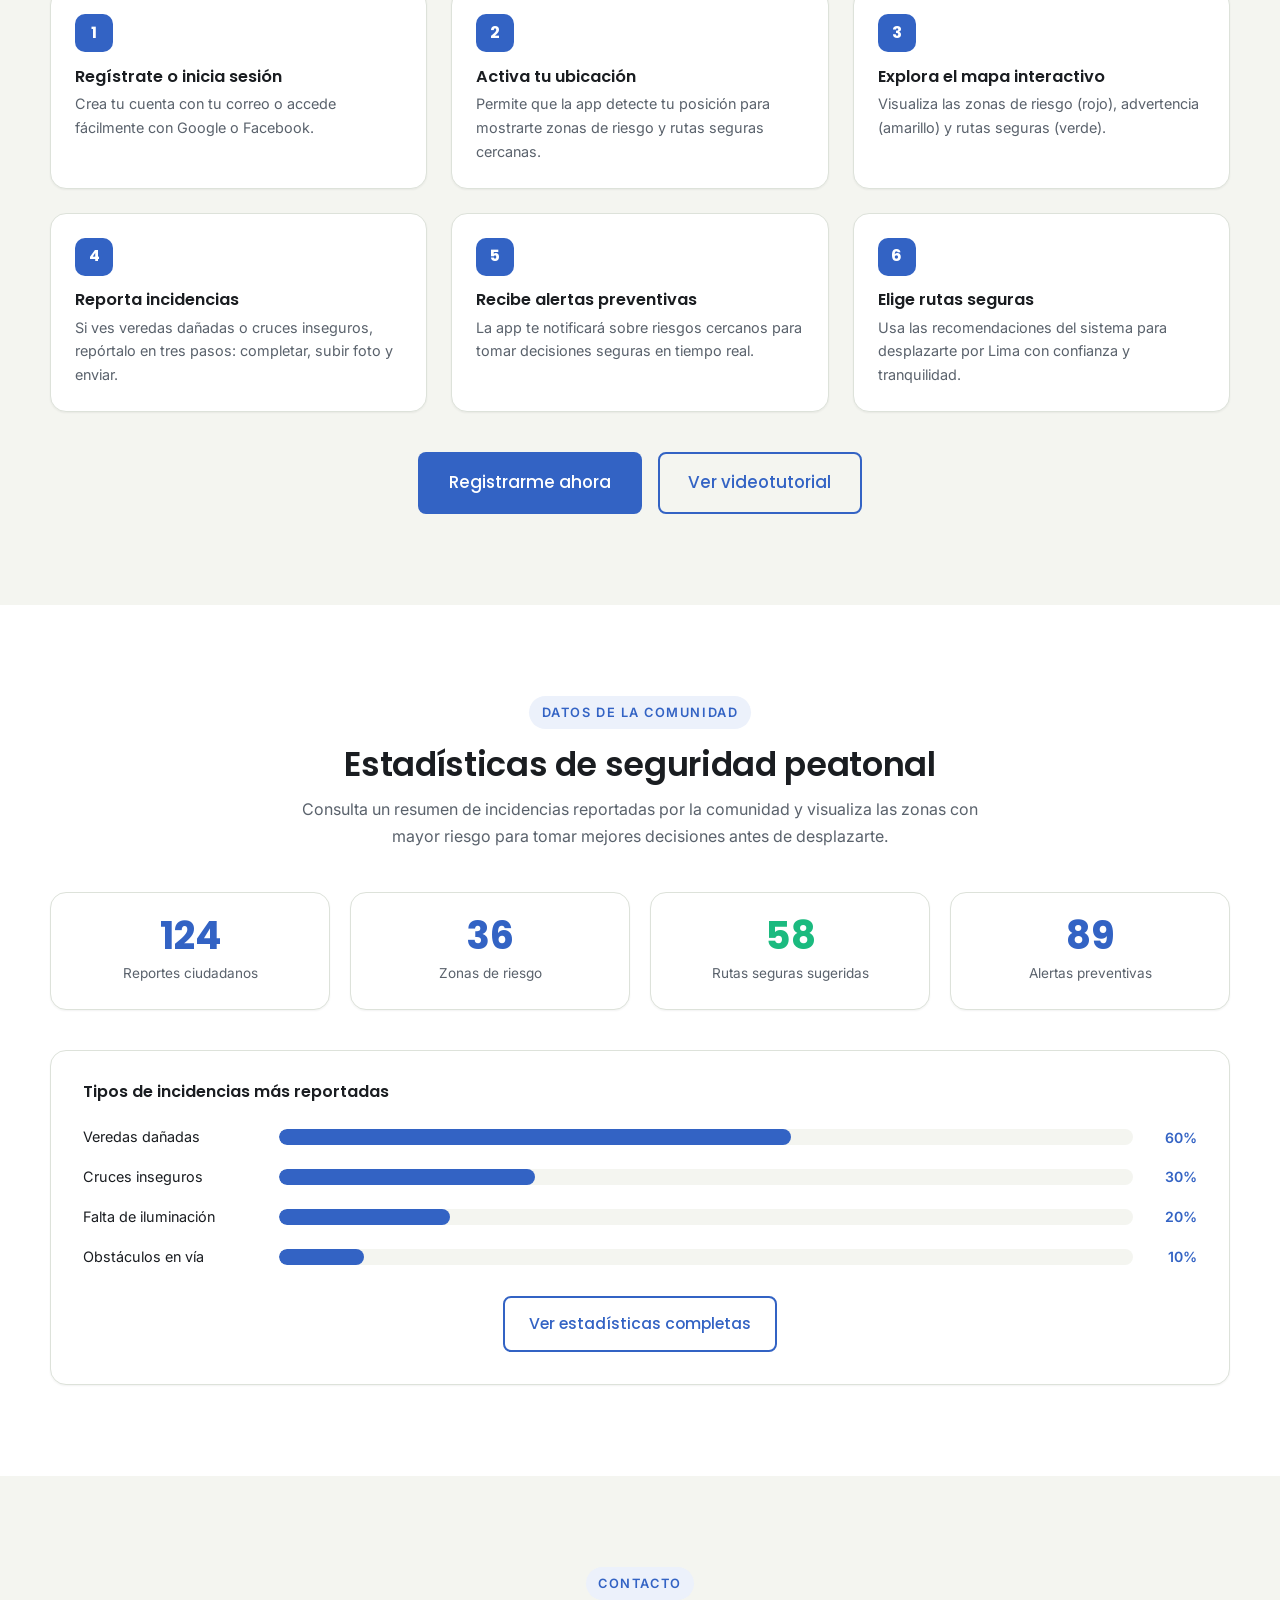
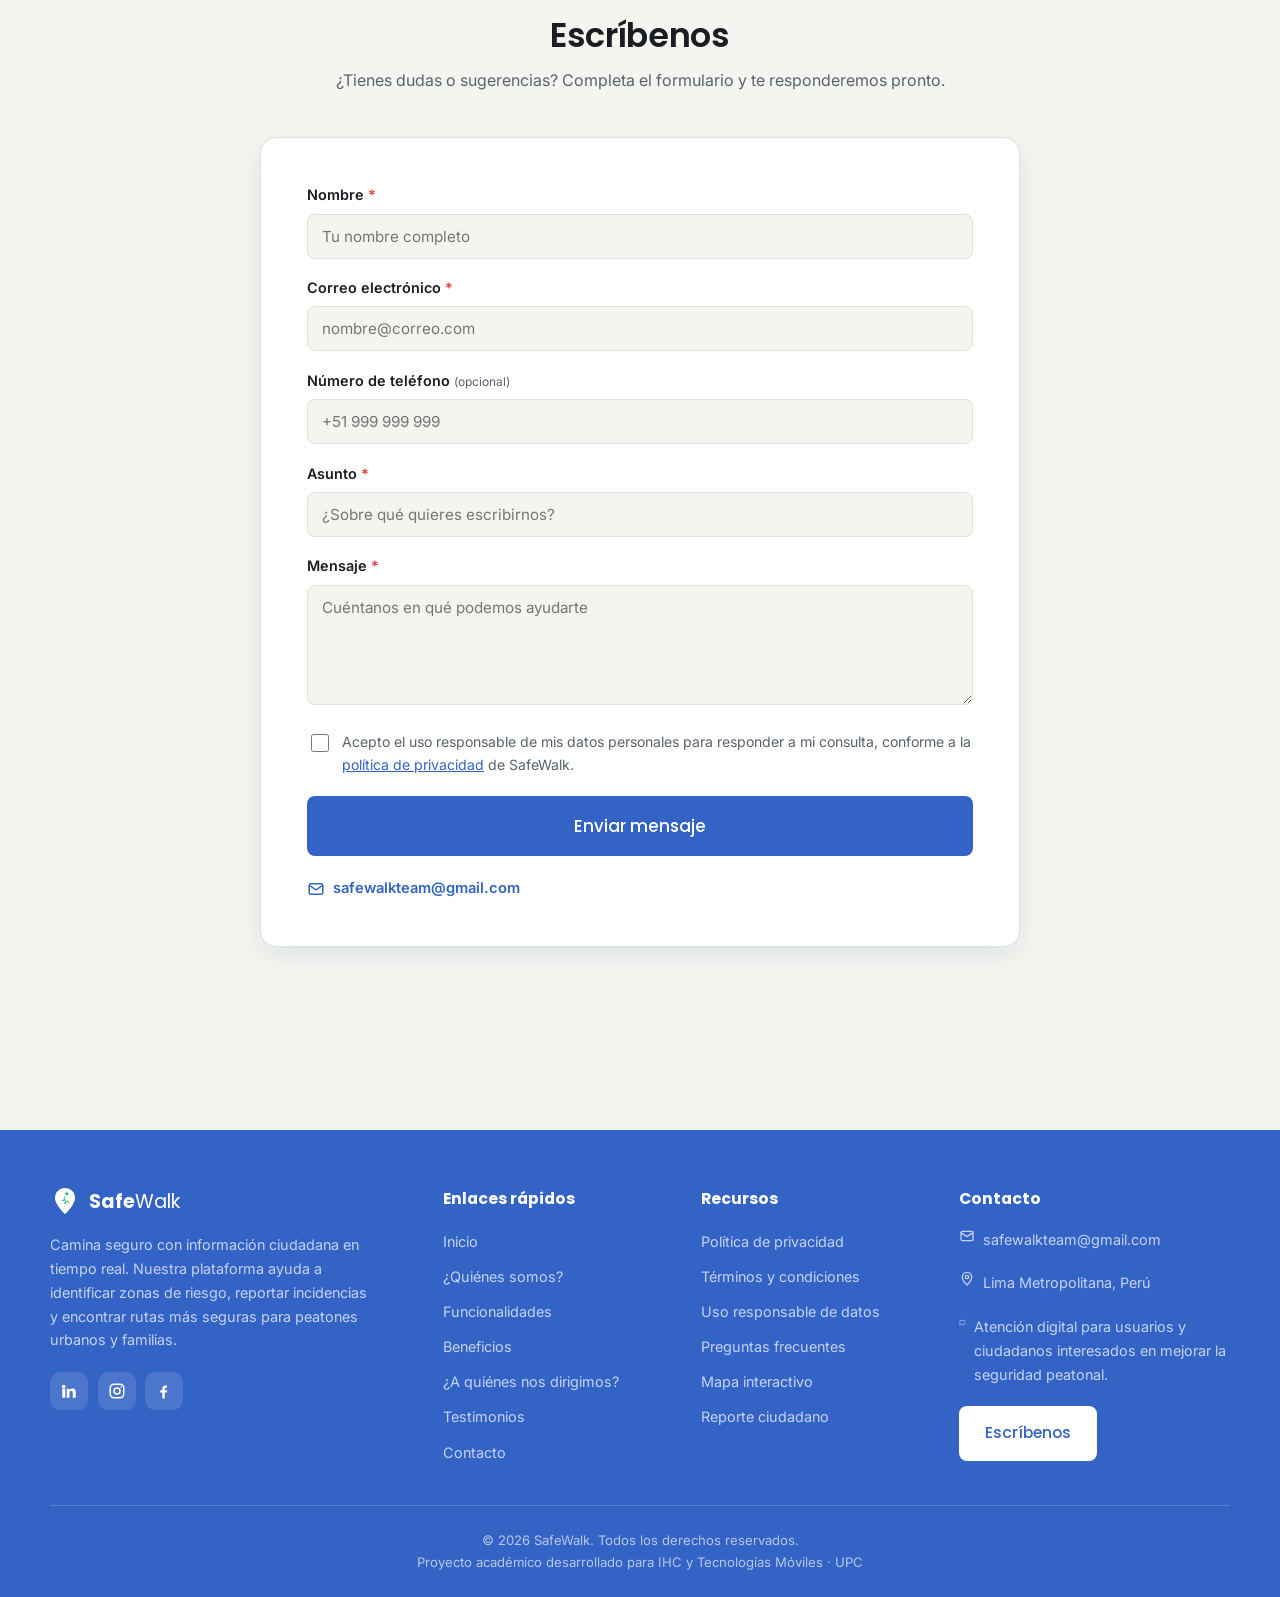
==== commit 72a807ae: "Implementacion de login y registro" ====
--- a/index.html
+++ b/index.html
@@ -56,8 +56,8 @@
 
       <!-- Botones visibles en escritorio -->
       <div class="nav__actions" id="navActions">
-        <a class="nav__login" href="#contacto">Iniciar sesión</a>
-        <a class="btn nav__register" href="#contacto">Registrarse</a>
+        <a class="nav__login" href="login.html">Iniciar sesión</a>
+        <a class="btn nav__register" href="registro.html">Registrarse</a>
       </div>
 
       <button class="nav__toggle" id="navToggle" aria-label="Abrir menú" aria-expanded="false" aria-controls="navLinks">
@@ -130,6 +130,10 @@
 
         <div class="team reveal">
           <!-- Repetir tarjeta por integrante. Reemplaza la imagen en images/team-*.jpg -->
+          <figure class="team__card">
+            <div class="team__photo"><div><img class="local-img" src="img/team_gianfranco.png" loading="lazy" decoding="async" alt="Foto de Gianfranco"></div></div>
+            <figcaption><h4>Gian Franco Timoteo</h4><small>Developer SafeWalk</small></figcaption>
+          </figure>
           <figure class="team__card">
             <div class="team__photo"><div><img class="local-img" src="img/team_luis.jpg" loading="lazy" decoding="async" alt="Foto de Luis Montañez"></div></div>
             <figcaption><h4>Luis Montañez</h4><small>Developer SafeWalk</small></figcaption>
--- a/css/styles.css
+++ b/css/styles.css
@@ -65,6 +65,7 @@
 
 body {
   margin: 0;
+  padding-top: var(--nav-h);
   font-family: var(--f-texto);
   color: var(--negro);
   background: var(--fondo);
@@ -182,6 +183,11 @@
   background: var(--azul);
   color: #fff;
   box-shadow: 0 2px 14px rgba(26,29,33,.12);
+  transition: box-shadow .2s ease, background-color .2s ease;
+}
+.nav.nav--scrolled {
+  background: var(--azul-700);
+  box-shadow: 0 8px 24px rgba(26,29,33,.18);
 }
 .nav__inner {
   height: 100%;
@@ -228,6 +234,7 @@
 .nav__links a.is-active { color: #fff; }
 
 .nav__actions { display: flex; align-items: center; gap: .6rem; }
+.nav__mobile-actions { display: none; }
 .nav__actions .btn { padding: .55rem 1.1rem; font-size: .9rem; }
 .nav__login {
   font-family: var(--f-titulo);
@@ -255,7 +262,7 @@
 .nav.is-open .nav__toggle span:nth-child(2) { opacity: 0; }
 .nav.is-open .nav__toggle span:nth-child(3) { transform: translateY(-7px) rotate(-45deg); }
 
-main { padding-top: var(--nav-h); }
+main { padding-top: 0; }
 
 /* ------------------------------------------------------------------ */
 /* 6. Banner de alerta (componente de la guía)                         */
@@ -270,7 +277,9 @@
   font-size: .92rem;
   font-weight: 500;
   padding: .7rem 0;
-}
+  transition: opacity .2s ease, transform .2s ease;
+}
+.alert-bar.is-hidden { opacity: 0; transform: translateY(-8px); pointer-events: none; }
 .alert-bar .container { display: flex; align-items: center; gap: .65rem; width: min(100% - 2.5rem, var(--container)); }
 .alert-bar .alert-icon { color: var(--amarillo); flex: none; }
 .alert-bar b { color: var(--negro); }
@@ -503,6 +512,10 @@
 }
 .demo__phone svg { width: 100%; height: 100%; }
 
+
+.demo__title { margin-bottom: 1rem; }
+.demo__copy { color: var(--gris); margin-bottom: 1.5rem; }
+
 /* ------------------------------------------------------------------ */
 /* 14. Beneficios                                                      */
 /* ------------------------------------------------------------------ */
@@ -575,6 +588,7 @@
 /* 17. Cómo empezar                                                    */
 /* ------------------------------------------------------------------ */
 .steps { display: grid; grid-template-columns: repeat(3, 1fr); gap: 1.5rem; margin-bottom: 2.5rem; }
+.steps--clean { list-style: none; padding: 0; }
 .step {
   background: var(--card);
   border: 1px solid var(--gris-borde);
@@ -639,6 +653,7 @@
 }
 .field { margin-bottom: 1.1rem; }
 .field label { display: block; font-weight: 600; font-size: .9rem; margin-bottom: .4rem; }
+.field__hint { color: var(--gris); font-weight: 400; }
 .field .req { color: var(--rojo); }
 .field input, .field textarea {
   width: 100%;
@@ -703,6 +718,7 @@
   transition: background-color .2s ease;
 }
 .footer__social a:hover { background: var(--verde); }
+.footer__button { margin-top: .5rem; }
 .footer__bottom {
   border-top: 1px solid rgba(255,255,255,.18);
   margin-top: 2.5rem; padding-top: 1.5rem;
@@ -730,6 +746,14 @@
 .to-top.is-visible { opacity: 1; visibility: visible; transform: translateY(0); }
 .to-top:hover { background: var(--verde); }
 
+.feature:hover, .benefit:hover, .segment:hover, .testimonial:hover, .step:hover, .stat:hover {
+  transform: translateY(-3px);
+  box-shadow: var(--shadow-md);
+}
+.feature, .benefit, .segment, .testimonial, .step, .stat {
+  transition: transform .2s ease, box-shadow .2s ease;
+}
+
 /* ------------------------------------------------------------------ */
 /* 22. Reveal al hacer scroll                                          */
 /* ------------------------------------------------------------------ */
@@ -744,27 +768,36 @@
   .footer__grid { grid-template-columns: 1fr 1fr; }
 }
 
-@media (max-width: 900px) {
+@media (max-width: 980px) {
   .nav__toggle { display: block; }
-  .nav__links, .nav__actions {
+  .nav__actions { display: none; }
+  .nav__links {
     position: fixed;
-    top: var(--nav-h); left: 0; right: 0;
+    top: var(--nav-h); left: 1rem; right: 1rem;
     flex-direction: column;
     align-items: stretch;
     background: var(--azul-700);
-    padding: 1rem 1.25rem;
-    gap: .35rem;
+    border-radius: 0 0 16px 16px;
+    padding: 1rem;
+    gap: .25rem;
     margin: 0;
-    transform: translateY(-130%);
-    transition: transform .3s ease;
+    opacity: 0;
+    visibility: hidden;
+    pointer-events: none;
+    transform: translateY(-12px);
+    transition: opacity .2s ease, transform .2s ease, visibility .2s;
     box-shadow: 0 14px 24px rgba(26,29,33,.2);
   }
-  .nav__actions { top: auto; box-shadow: none; padding-top: 0; transform: translateY(-130%); }
-  .nav.is-open .nav__links { transform: translateY(0); }
-  .nav.is-open .nav__actions { transform: translateY(0); }
-  .nav__links a { padding: .8rem .6rem; }
+  .nav.is-open .nav__links {
+    opacity: 1;
+    visibility: visible;
+    pointer-events: auto;
+    transform: translateY(0);
+  }
+  .nav__links a { padding: .85rem .75rem; }
   .nav__links a::after { display: none; }
-  .nav__actions .btn, .nav__login { width: 100%; text-align: center; }
+  .nav__mobile-actions { display: grid; gap: .6rem; margin-top: .75rem; }
+  .nav__mobile-actions .btn, .nav__mobile-actions .nav__login { width: 100%; text-align: center; }
 
   .hero__grid { grid-template-columns: 1fr; }
   .hero__media { max-width: 420px; margin-inline: auto; order: -1; }
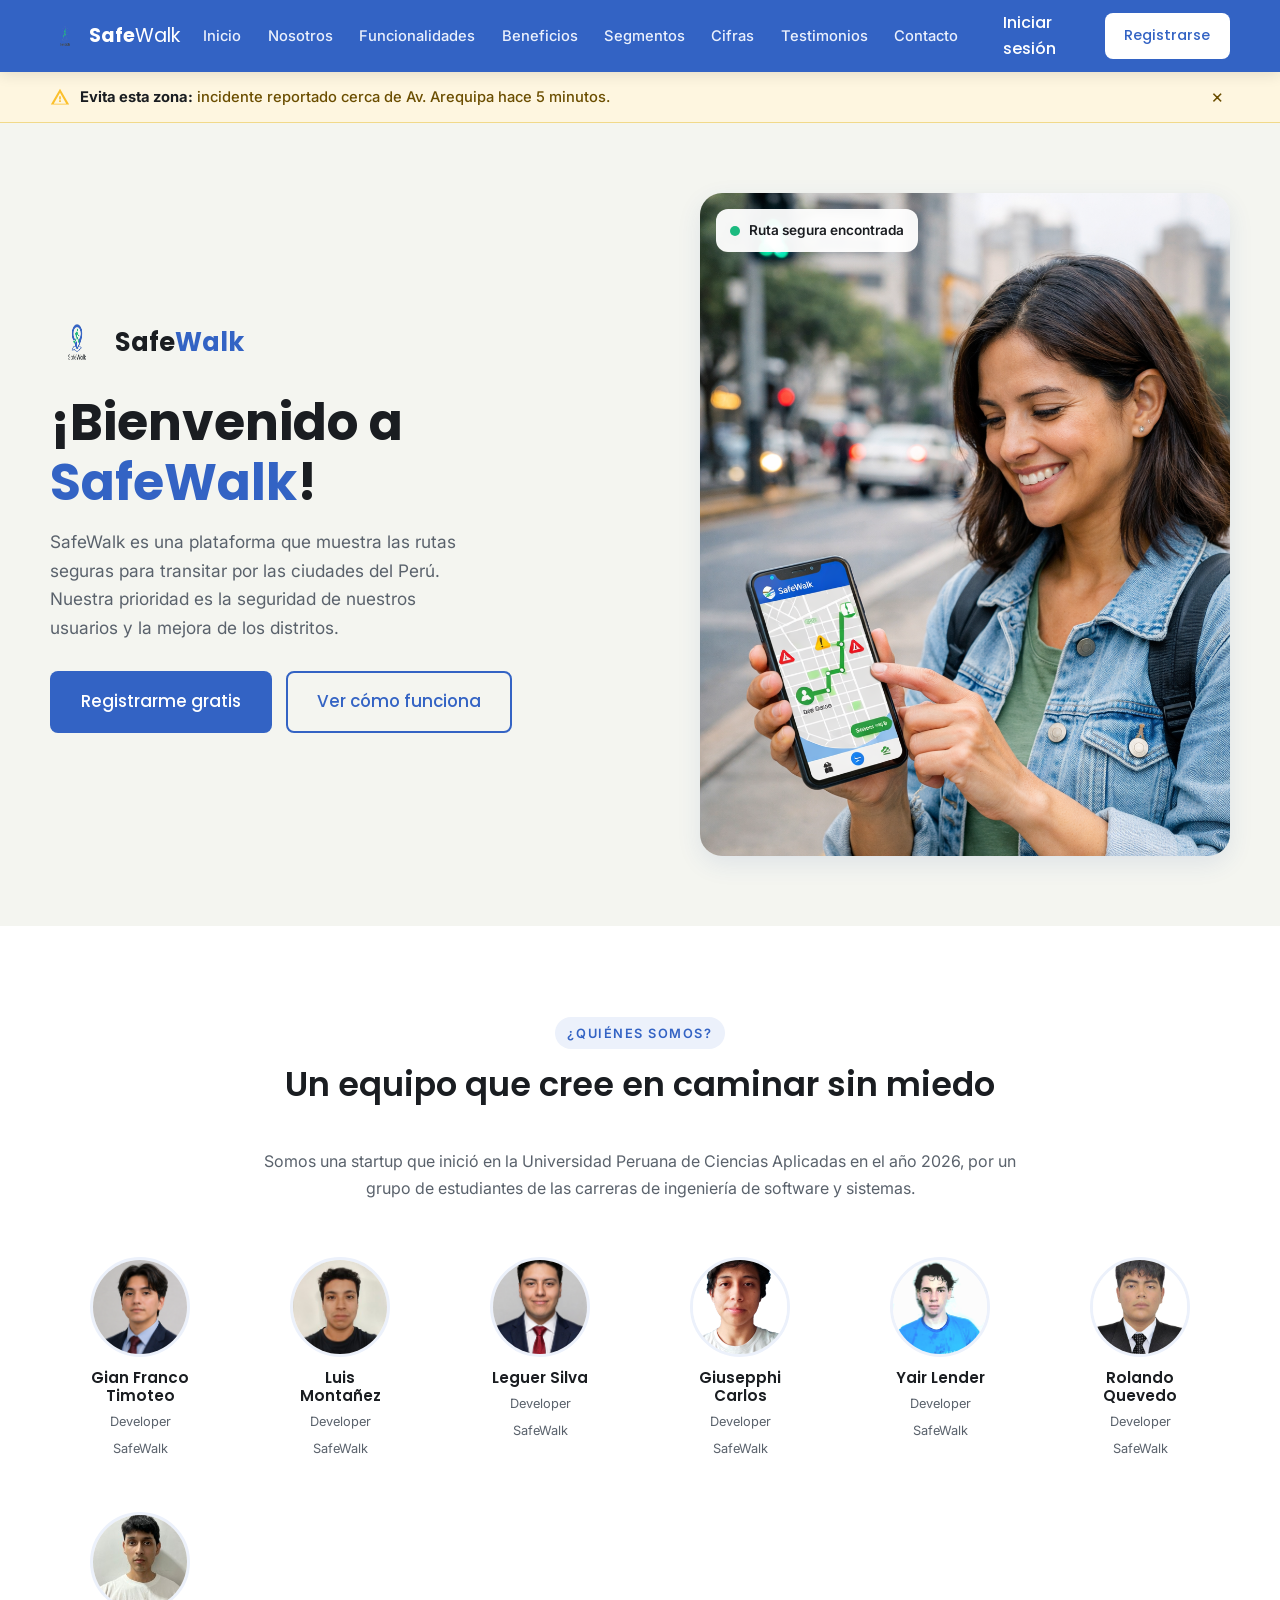
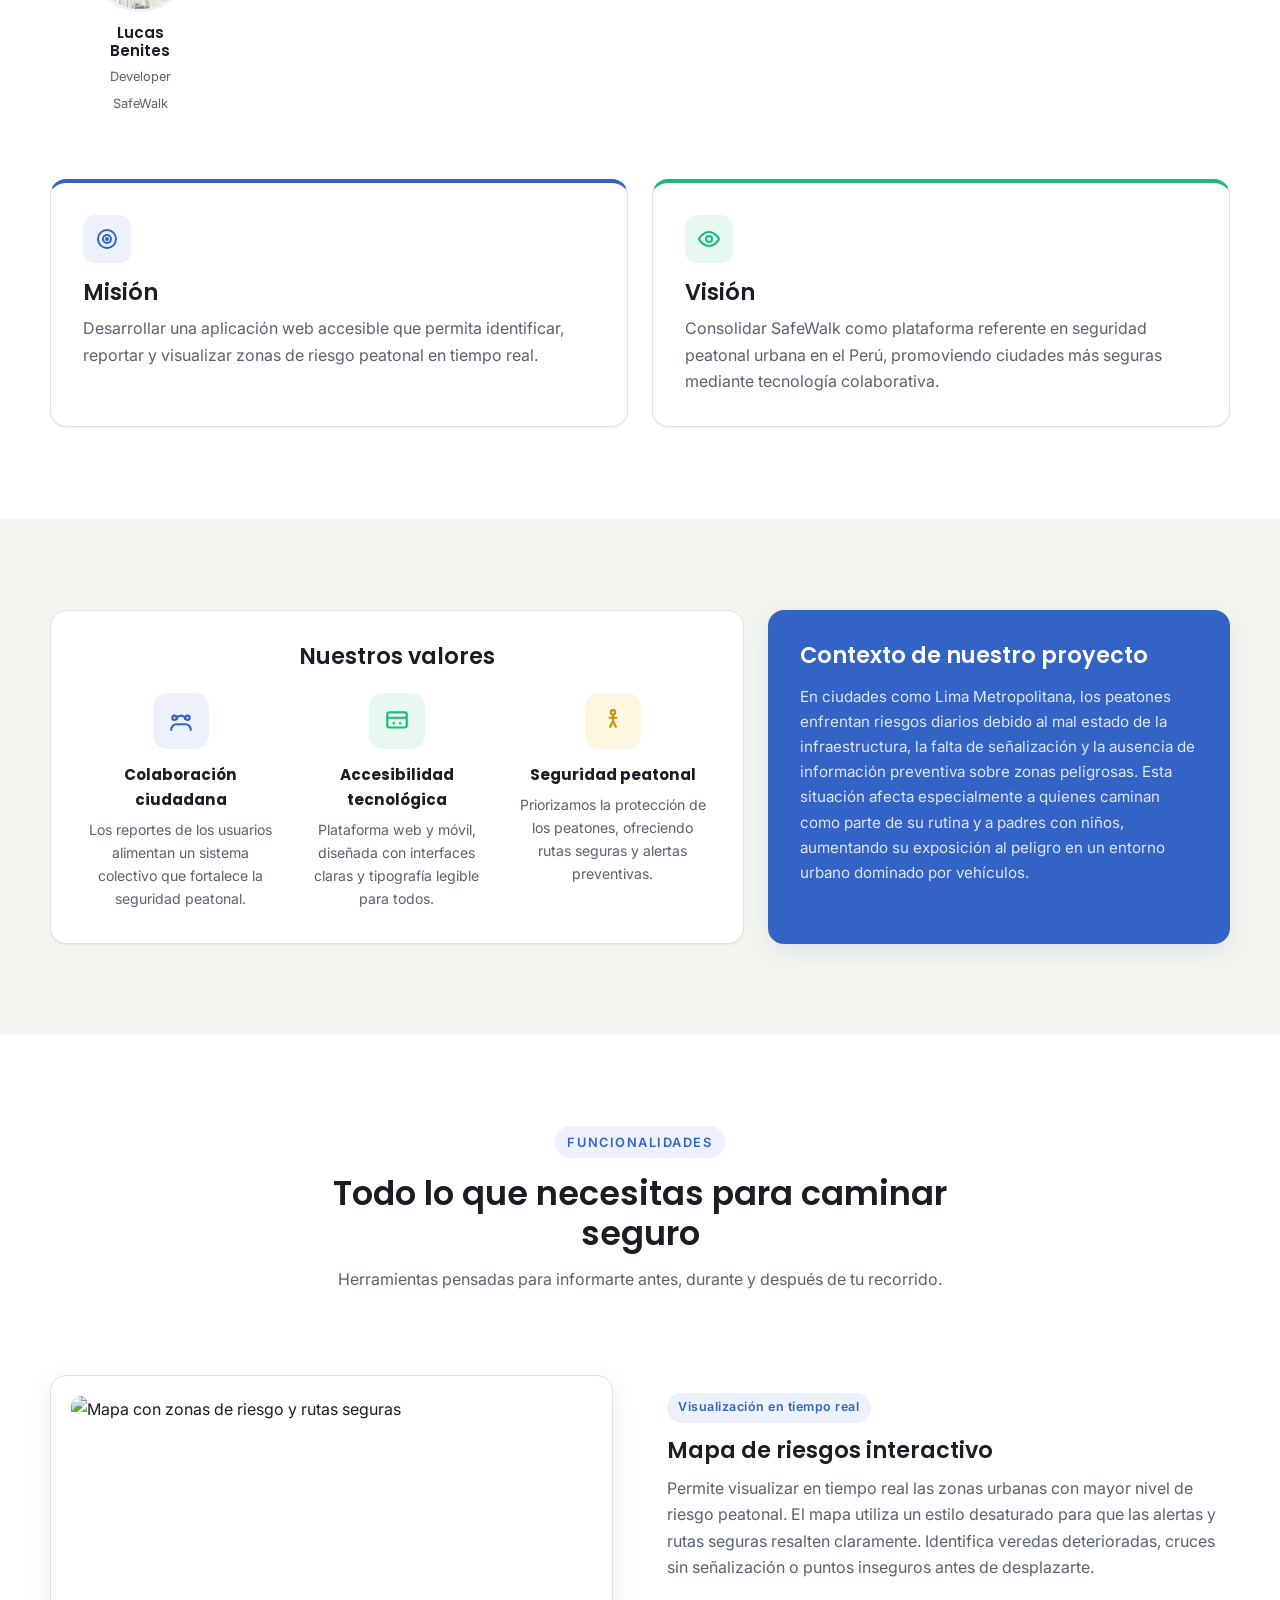
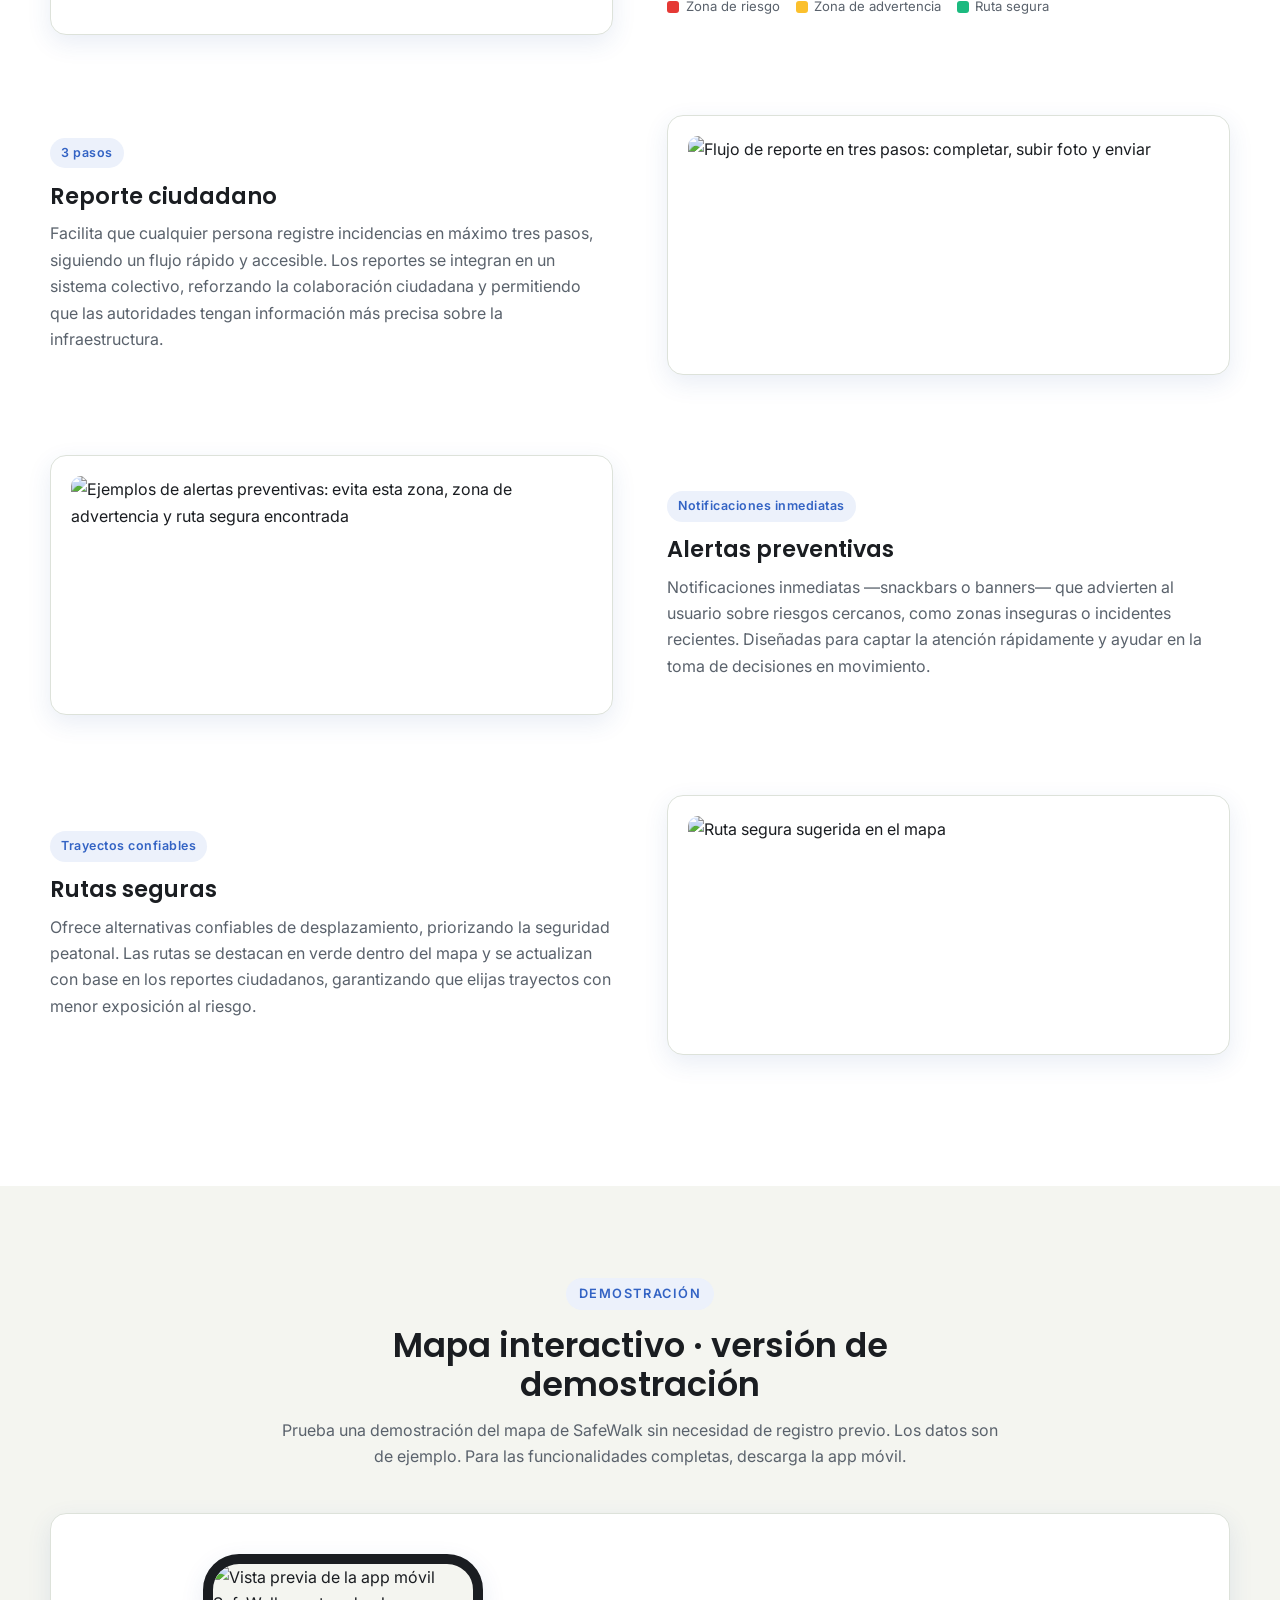
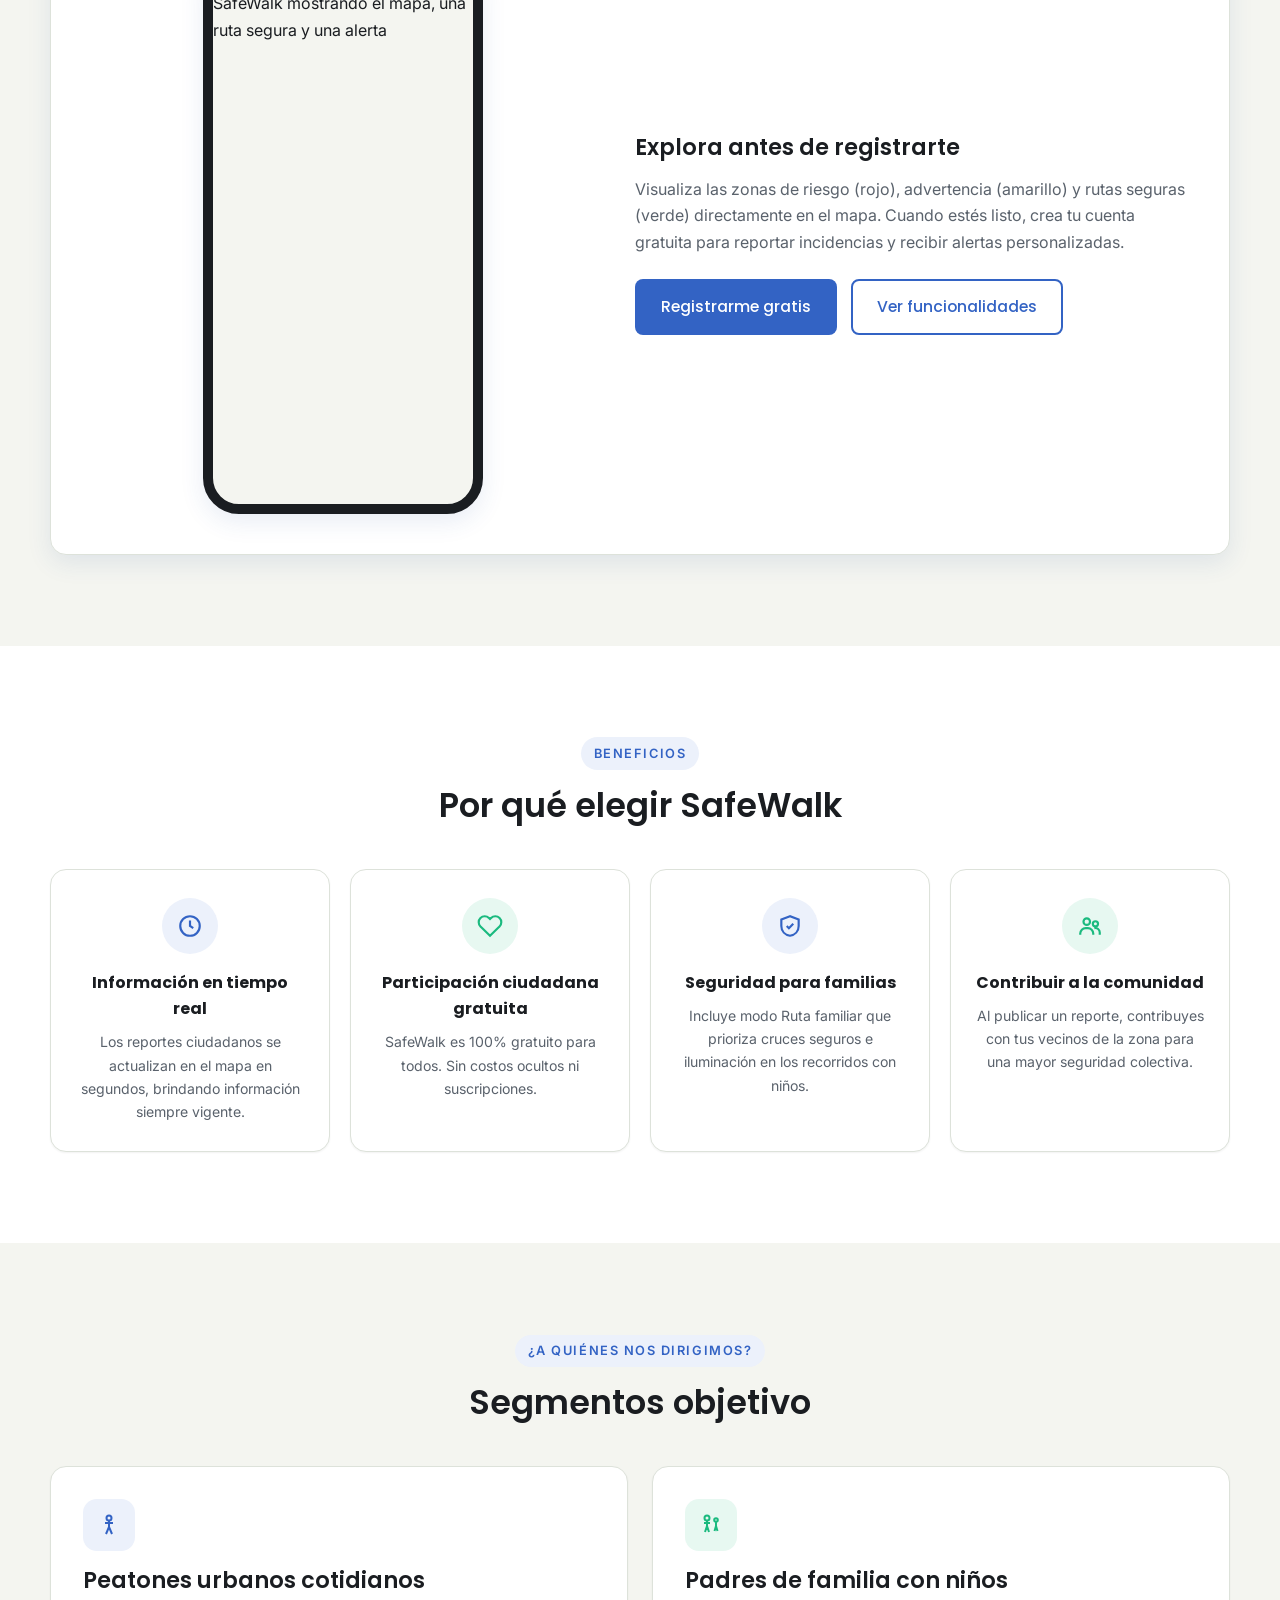
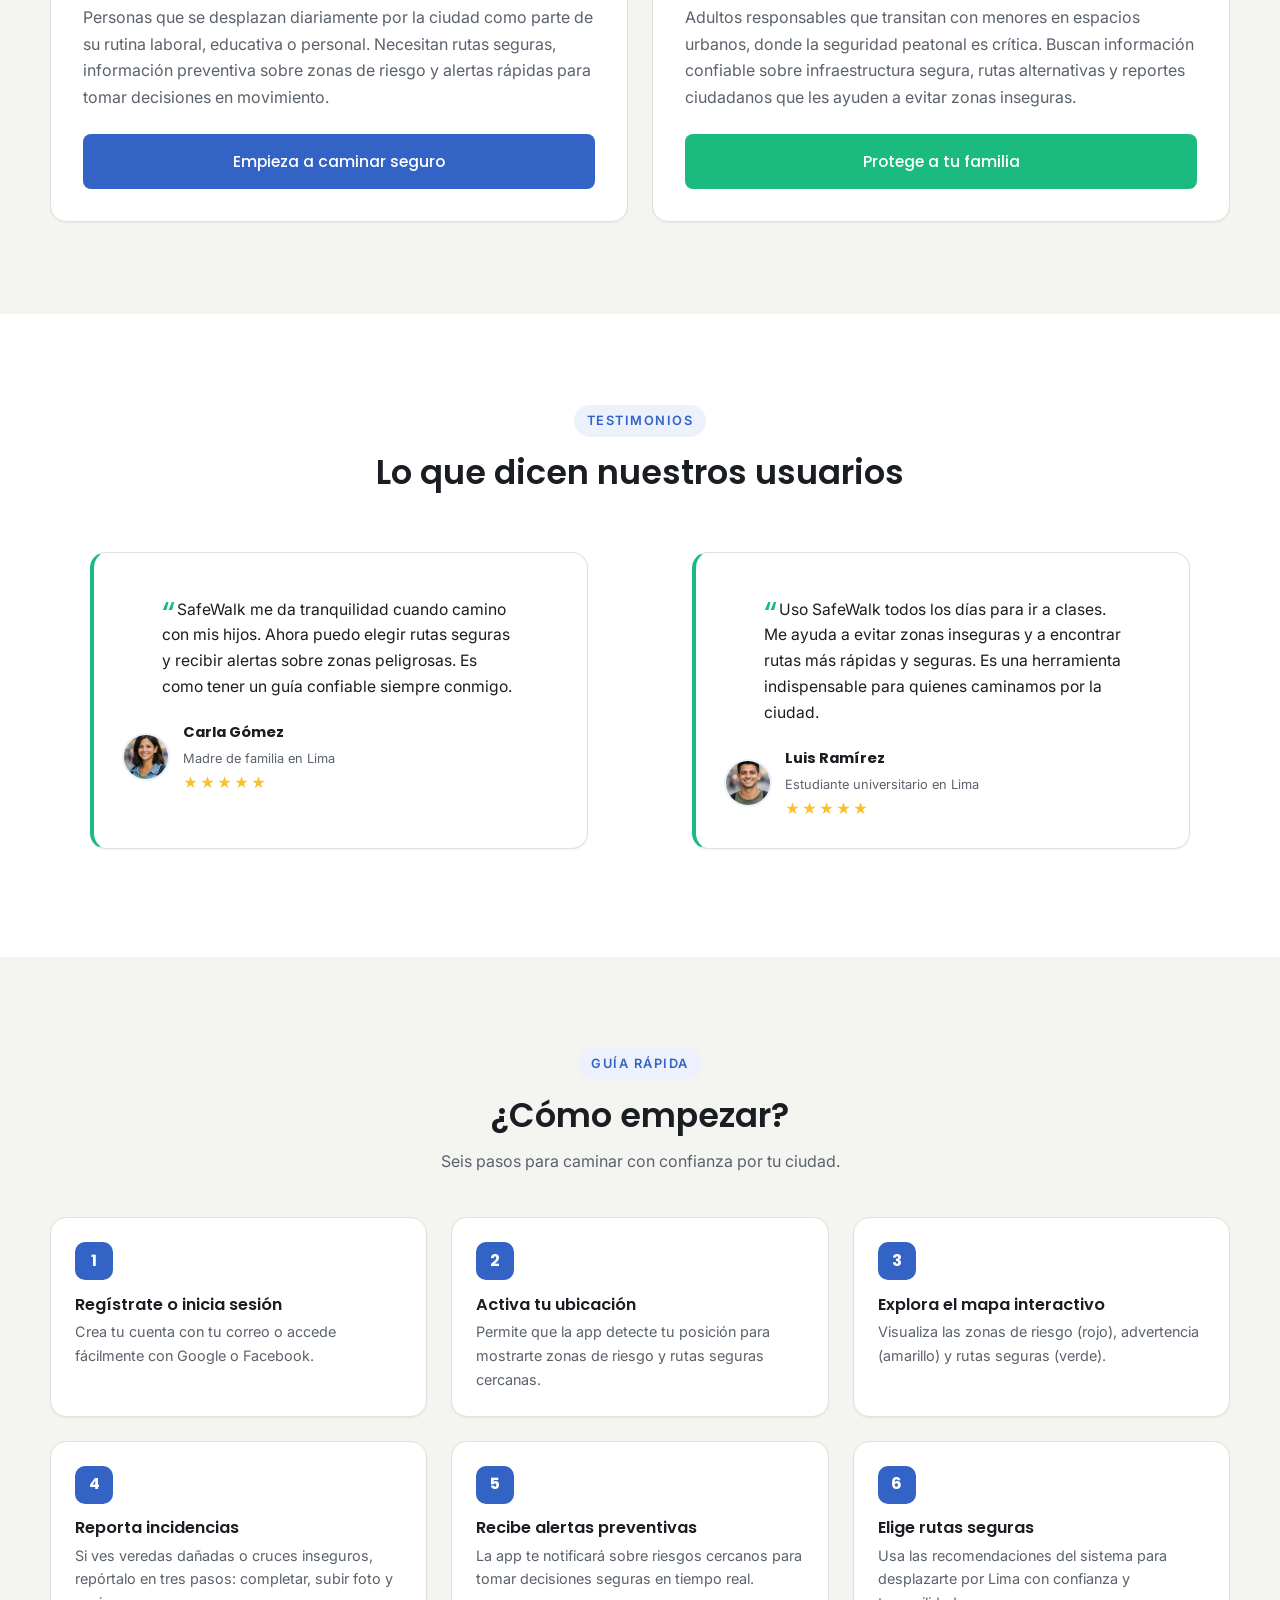
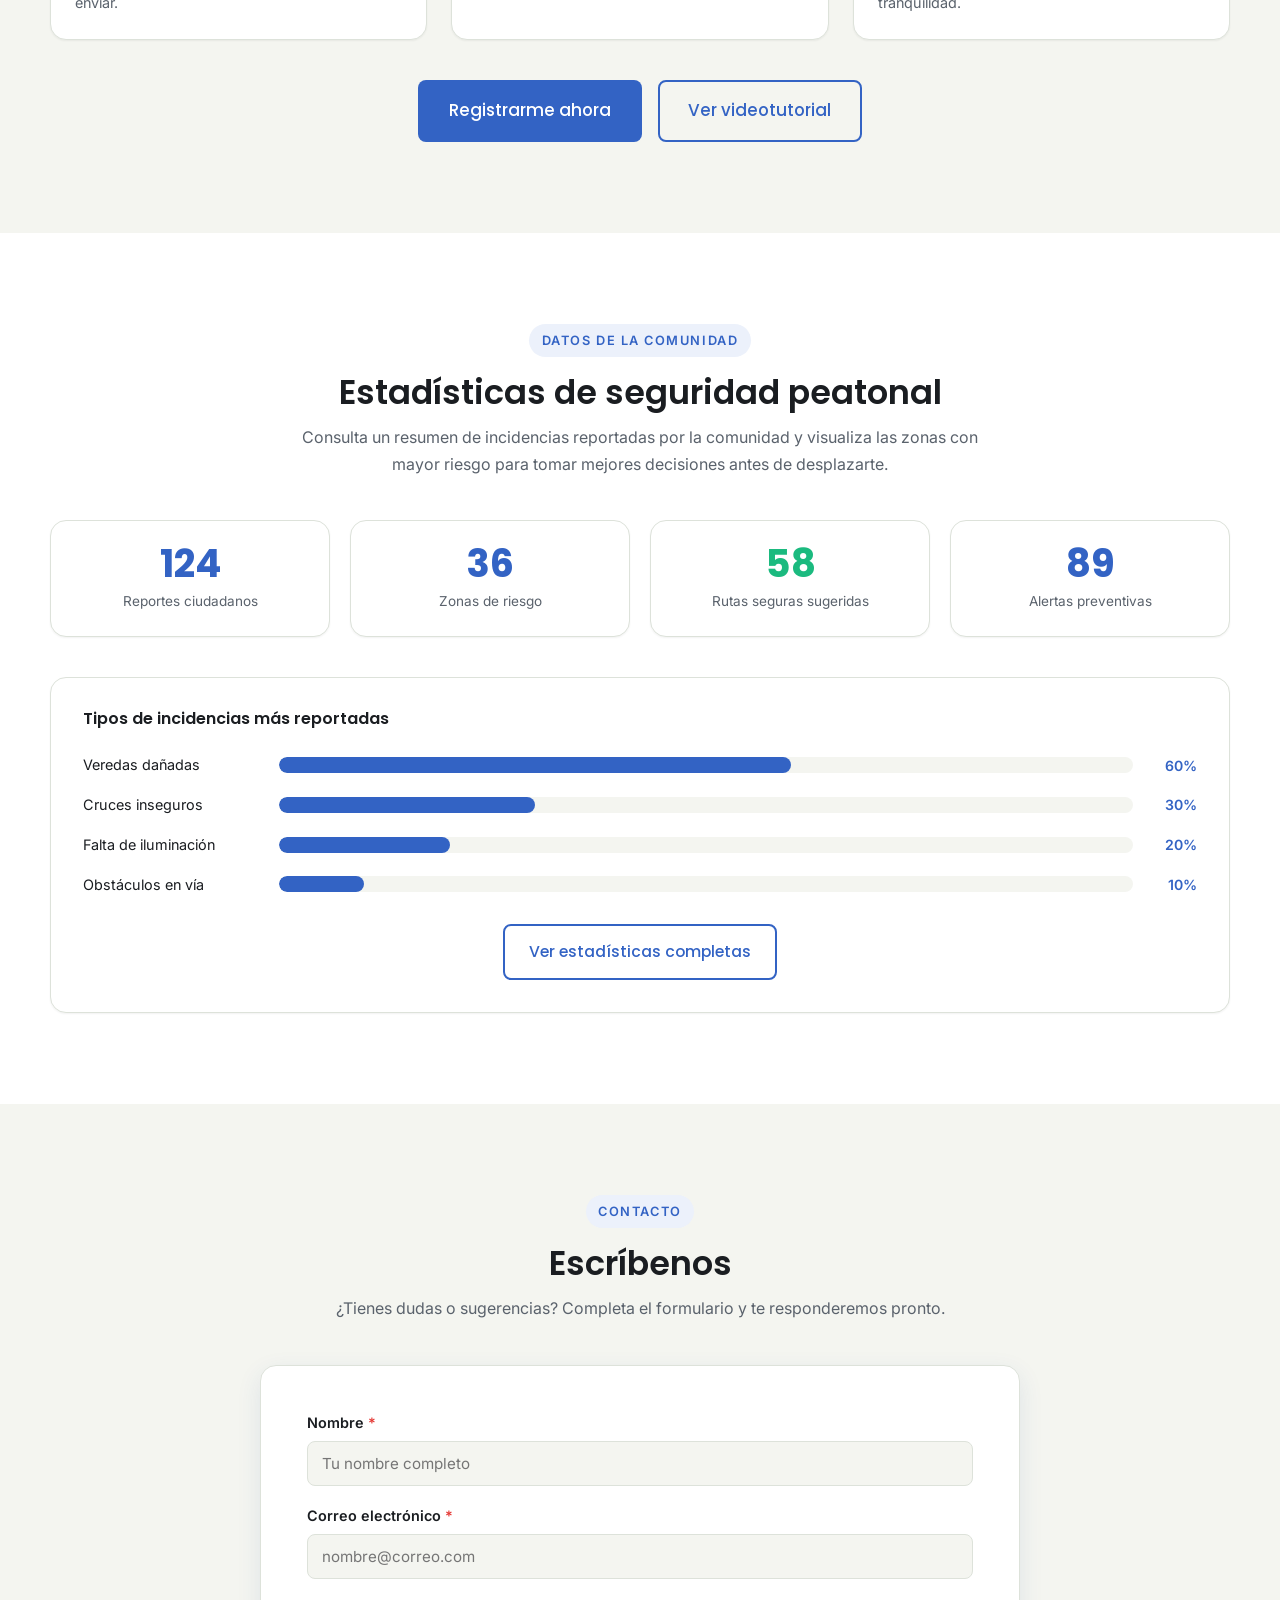
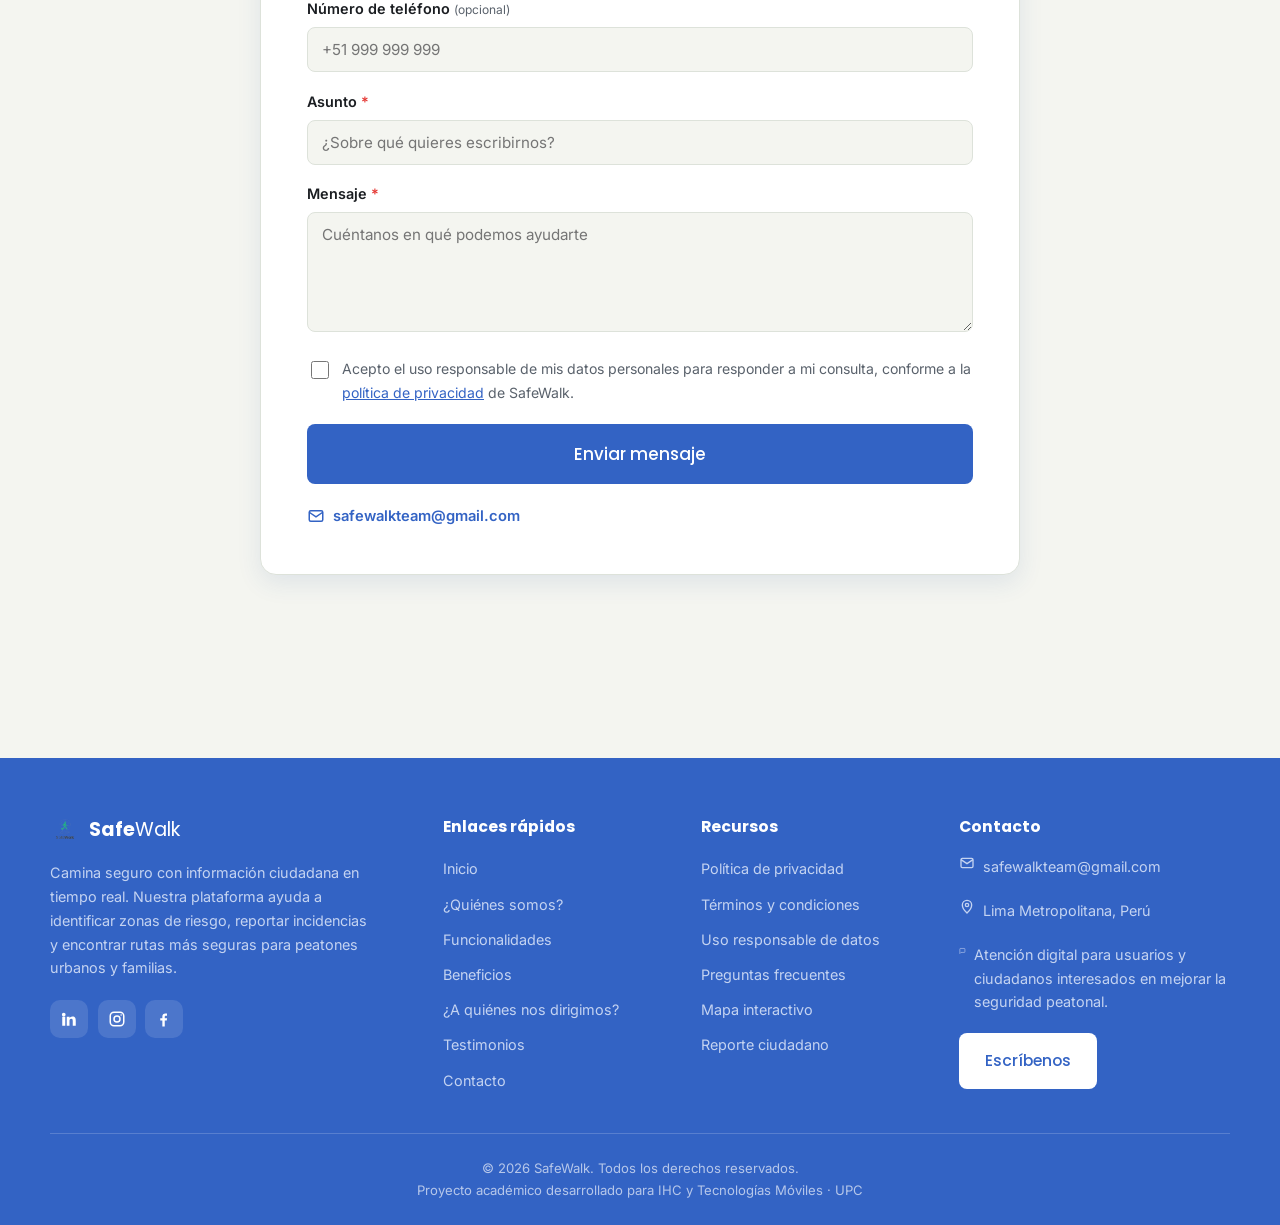
==== commit 5ad07363: "Cambios landing" ====
--- a/index.html
+++ b/index.html
@@ -6,7 +6,7 @@
   <title>SafeWalk · Camina seguro con información ciudadana en tiempo real</title>
   <meta name="description" content="SafeWalk es una plataforma que muestra rutas seguras para transitar por las ciudades del Perú. Reporta incidencias, evita zonas de riesgo y camina con tranquilidad.">
 
-  <!-- Tipografía: Poppins (títulos/botones) · Inter (cuerpo/UI) · Montserrat (alternativa) -->
+  
   <link rel="preconnect" href="https://fonts.googleapis.com">
   <link rel="preconnect" href="https://fonts.gstatic.com" crossorigin>
   <link href="https://fonts.googleapis.com/css2?family=Inter:wght@400;500;600;700&family=Montserrat:wght@500;600;700&family=Poppins:wght@400;500;600;700&display=swap" rel="stylesheet">
@@ -16,28 +16,21 @@
 </head>
 <body>
 
-  <!-- Accesibilidad: salto al contenido (Nielsen: flexibilidad y eficiencia) -->
+  
   <a class="skip-link" href="#inicio">Saltar al contenido</a>
 
-  <!-- =============================================================== -->
-  <!-- NAVEGACIÓN FIJA                                                 -->
-  <!-- =============================================================== -->
+  <!--Header-->
   <header class="nav" id="nav">
     <div class="container nav__inner">
       <a class="brand" href="#inicio" aria-label="SafeWalk, inicio">
-        <!-- Logo: pin + peatón -->
-        <svg viewBox="0 0 48 48" fill="none" aria-hidden="true">
-          <path d="M24 3C15 3 8 10 8 19c0 11 16 26 16 26s16-15 16-26C40 10 33 3 24 3Z" fill="#fff"/>
-          <path d="M24 5C16.3 5 10 11.2 10 19c0 9.4 12.6 22.4 14 23.8C25.4 41.4 38 28.4 38 19 38 11.2 31.7 5 24 5Z" stroke="#3363C4" stroke-width="2"/>
-          <circle cx="27" cy="12.5" r="2.4" fill="#1BBA7F"/>
-          <path d="M25.5 16c-1 0-1.8.6-2.1 1.5l-1.4 4-2.8 1.2.7 1.8 3.4-1.4.9-2.5.9 2.8-2.6 4.6 1.7 1 3-5.2 1.6 2.4 2.8 2-1.4-2.4-1.9-3.4-1 1.6-4.5-.6-1.9Z" fill="#1BBA7F"/>
-        </svg>
+        
+        <img class="logo_safewalk" src="img/logo.SafeWalk.png" alt="Logo SafeWalk">
         <span><b>Safe</b>Walk</span>
       </a>
 
       <nav aria-label="Principal">
         <ul class="nav__links" id="navLinks">
-          <li><a href="#inicio" class="is-active" aria-current="page">Inicio</a></li>
+          <li><a href="#inicio">Inicio</a></li>
           <li><a href="#nosotros">Nosotros</a></li>
           <li><a href="#funcionalidades">Funcionalidades</a></li>
           <li><a href="#beneficios">Beneficios</a></li>
@@ -46,7 +39,7 @@
           <li><a href="#testimonios">Testimonios</a></li>
           <li><a href="#contacto">Contacto</a></li>
 
-          <!-- Botones que se muestran dentro del menú móvil -->
+          <!-- Botones menú móvil -->
           <li class="nav__mobile-actions">
             <a class="nav__login" href="#contacto">Iniciar sesión</a>
             <a class="btn nav__register" href="#contacto">Registrarse</a>
@@ -54,7 +47,7 @@
         </ul>
       </nav>
 
-      <!-- Botones visibles en escritorio -->
+      <!-- Botones visibles en desktop -->
       <div class="nav__actions" id="navActions">
         <a class="nav__login" href="login.html">Iniciar sesión</a>
         <a class="btn nav__register" href="registro.html">Registrarse</a>
@@ -66,7 +59,7 @@
     </div>
   </header>
 
-  <!-- Alerta superior: se puede cerrar con JavaScript -->
+  <!-- Alerta superior -->
   <div class="alert-bar" id="alertBar" role="status">
     <div class="container">
       <svg class="alert-icon" width="20" height="20" viewBox="0 0 24 24" fill="currentColor" aria-hidden="true"><path d="M12 2 1 21h22L12 2Zm0 5 7.5 13h-15L12 7Zm-1 4v4h2v-4h-2Zm0 5v2h2v-2h-2Z"/></svg>
@@ -77,19 +70,12 @@
 
   <main>
 
-    <!-- =============================================================== -->
-    <!-- HERO                                                            -->
-    <!-- =============================================================== -->
-    <section class="hero container" id="inicio">
+    <!-- Hero section-->
+    <section class="hero container" id="inicio"> 
       <div class="hero__grid">
         <div class="hero__text reveal">
           <div class="hero__logo">
-            <svg viewBox="0 0 48 48" fill="none" aria-hidden="true">
-              <path d="M24 3C15 3 8 10 8 19c0 11 16 26 16 26s16-15 16-26C40 10 33 3 24 3Z" fill="#ECF1FB"/>
-              <path d="M24 5C16.3 5 10 11.2 10 19c0 9.4 12.6 22.4 14 23.8C25.4 41.4 38 28.4 38 19 38 11.2 31.7 5 24 5Z" stroke="#3363C4" stroke-width="2.2"/>
-              <circle cx="27" cy="12.5" r="2.6" fill="#1BBA7F"/>
-              <path d="M25.5 16c-1 0-1.8.6-2.1 1.5l-1.4 4-2.8 1.2.7 1.8 3.4-1.4.9-2.5.9 2.8-2.6 4.6 1.7 1 3-5.2 1.6 2.4 2.8 2-1.4-2.4-1.9-3.4-1 1.6-4.5-.6-1.9Z" fill="#1BBA7F"/>
-            </svg>
+            <img src="img/logo.SafeWalk.png" alt="Logo SafeWalk">
             <span>Safe<i>Walk</i></span>
           </div>
           <h1>¡Bienvenido a <b>SafeWalk</b>!</h1>
@@ -106,16 +92,14 @@
 
         <div class="hero__media reveal">
           <div>
-            <img class="local-img" src="img/safewalkhero.png" alt="Persona consultando rutas seguras en la app SafeWalk" fetchpriority="high">
+            <img class="local-img" src="img/safewalkhero.png" alt="Persona consultando rutas seguras en la app SafeWalk">
           </div>
           <div class="hero__badge"><span class="dot"></span> Ruta segura encontrada</div>
         </div>
       </div>
     </section>
 
-    <!-- =============================================================== -->
-    <!-- ¿QUIÉNES SOMOS? + EQUIPO                                        -->
-    <!-- =============================================================== -->
+    <!--Quienes somos section-->
     <section class="section section--tint" id="nosotros">
       <div class="container">
         <div class="section__head reveal">
@@ -129,7 +113,7 @@
         </p>
 
         <div class="team reveal">
-          <!-- Repetir tarjeta por integrante. Reemplaza la imagen en images/team-*.jpg -->
+          
           <figure class="team__card">
             <div class="team__photo"><div><img class="local-img" src="img/team_gianfranco.png" loading="lazy" decoding="async" alt="Foto de Gianfranco"></div></div>
             <figcaption><h4>Gian Franco Timoteo</h4><small>Developer SafeWalk</small></figcaption>
@@ -178,9 +162,7 @@
       </div>
     </section>
 
-    <!-- =============================================================== -->
-    <!-- VALORES + CONTEXTO                                              -->
-    <!-- =============================================================== -->
+    <!--Valores-->
     <section class="section">
       <div class="container">
         <div class="values-row">
@@ -245,15 +227,7 @@
             </div>
           </div>
           <div class="feature__visual">
-            <svg viewBox="0 0 360 240" role="img" aria-label="Mapa con zonas de riesgo y rutas seguras">
-              <rect width="360" height="240" rx="10" fill="#EEF0EC"/>
-              <path d="M0 70h360M0 150h360M120 0v240M250 0v240" stroke="#DDE2DA" stroke-width="6"/>
-              <path d="M30 200 Q120 160 180 150 T330 60" stroke="#1BBA7F" stroke-width="6" fill="none" stroke-linecap="round"/>
-              <circle cx="30" cy="200" r="7" fill="#1BBA7F"/><circle cx="330" cy="60" r="7" fill="#3363C4"/>
-              <circle cx="95" cy="55" r="26" fill="#E53935" opacity=".22"/><circle cx="95" cy="55" r="10" fill="#E53935"/>
-              <circle cx="270" cy="180" r="22" fill="#FBC02D" opacity=".30"/><circle cx="270" cy="180" r="9" fill="#FBC02D"/>
-              <g transform="translate(150 95)"><circle r="14" fill="#fff"/><path d="M-4 -6h8v3l-3 9-3-9z" fill="#E53935"/></g>
-            </svg>
+            <img class="local-img" src="img/feature-mapa-riesgos.png" loading="lazy" decoding="async" alt="Mapa con zonas de riesgo y rutas seguras">
           </div>
         </div>
 
@@ -268,25 +242,7 @@
                autoridades tengan información más precisa sobre la infraestructura.</p>
           </div>
           <div class="feature__visual">
-            <svg viewBox="0 0 360 200" role="img" aria-label="Flujo de reporte en tres pasos">
-              <g font-family="Inter, sans-serif" font-size="11" fill="#5A626C" text-anchor="middle">
-                <rect x="20" y="50" width="80" height="100" rx="10" fill="#ECF1FB" stroke="#3363C4"/>
-                <text x="60" y="40">1. Completar</text>
-                <rect x="36" y="70" width="48" height="7" rx="3" fill="#3363C4"/>
-                <rect x="36" y="86" width="48" height="7" rx="3" fill="#C7D6F2"/>
-                <rect x="36" y="102" width="48" height="7" rx="3" fill="#C7D6F2"/>
-                <path d="M108 100h24" stroke="#1BBA7F" stroke-width="2" marker-end="url(#ar)"/>
-                <rect x="140" y="50" width="80" height="100" rx="10" fill="#E7F8F1" stroke="#1BBA7F"/>
-                <text x="180" y="40">2. Subir foto</text>
-                <circle cx="180" cy="95" r="20" fill="none" stroke="#1BBA7F" stroke-width="2"/>
-                <path d="M172 95h16M180 87v16" stroke="#1BBA7F" stroke-width="2"/>
-                <path d="M228 100h24" stroke="#1BBA7F" stroke-width="2" marker-end="url(#ar)"/>
-                <rect x="260" y="50" width="80" height="100" rx="10" fill="#ECF1FB" stroke="#3363C4"/>
-                <text x="300" y="40">3. Enviar</text>
-                <path d="M285 98l9 9 18-20" stroke="#1BBA7F" stroke-width="3" fill="none" stroke-linecap="round" stroke-linejoin="round"/>
-              </g>
-              <defs><marker id="ar" markerWidth="8" markerHeight="8" refX="6" refY="3" orient="auto"><path d="M0 0l6 3-6 3z" fill="#1BBA7F"/></marker></defs>
-            </svg>
+            <img class="local-img" src="img/feature-reporte-3pasos.png" loading="lazy" decoding="async" alt="Flujo de reporte en tres pasos: completar, subir foto y enviar">
           </div>
         </div>
 
@@ -300,23 +256,7 @@
                captar la atención rápidamente y ayudar en la toma de decisiones en movimiento.</p>
           </div>
           <div class="feature__visual">
-            <svg viewBox="0 0 360 200" role="img" aria-label="Ejemplos de alertas preventivas">
-              <g font-family="Inter, sans-serif" font-size="11">
-                <rect x="30" y="30" width="300" height="44" rx="10" fill="#FDECEC" stroke="#E53935"/>
-                <path d="M55 52 47 66h16z" fill="#E53935"/><rect x="50" y="56" width="2" height="5" fill="#fff"/><rect x="50" y="63" width="2" height="2" fill="#fff"/>
-                <text x="78" y="50" fill="#1A1D21" font-weight="600">Evita esta zona</text>
-                <text x="78" y="64" fill="#5A626C">Incidente reportado a 120 m de tu ruta</text>
-
-                <rect x="30" y="86" width="300" height="44" rx="10" fill="#FEF6E0" stroke="#FBC02D"/>
-                <path d="M55 108 47 122h16z" fill="#FBC02D"/>
-                <text x="78" y="106" fill="#1A1D21" font-weight="600">Zona de advertencia cercana</text>
-                <text x="78" y="120" fill="#5A626C">Cruce sin señalización adelante</text>
-
-                <rect x="30" y="142" width="300" height="40" rx="10" fill="#E7F8F1" stroke="#1BBA7F"/>
-                <path d="M50 160l6 6 12-13" stroke="#1BBA7F" stroke-width="3" fill="none" stroke-linecap="round" stroke-linejoin="round"/>
-                <text x="78" y="166" fill="#149065" font-weight="600">Ruta segura encontrada</text>
-              </g>
-            </svg>
+            <img class="local-img" src="img/feature-alertas-preventivas.png" loading="lazy" decoding="async" alt="Ejemplos de alertas preventivas: evita esta zona, zona de advertencia y ruta segura encontrada">
           </div>
         </div>
 
@@ -331,14 +271,7 @@
                exposición al riesgo.</p>
           </div>
           <div class="feature__visual">
-            <svg viewBox="0 0 360 220" role="img" aria-label="Ruta segura sugerida en el mapa">
-              <rect width="360" height="220" rx="10" fill="#EEF0EC"/>
-              <path d="M0 60h360M0 140h360M90 0v220M230 0v220" stroke="#DDE2DA" stroke-width="6"/>
-              <path d="M40 180 L90 180 L90 100 L230 100 L230 50 L320 50" stroke="#1BBA7F" stroke-width="7" fill="none" stroke-linecap="round" stroke-linejoin="round" stroke-dasharray="0"/>
-              <circle cx="40" cy="180" r="9" fill="#1BBA7F" stroke="#fff" stroke-width="3"/>
-              <g transform="translate(320 50)"><path d="M0 -14C-7 -14 -12 -9 -12 -2 -12 7 0 16 0 16s12-9 12-18C12 -9 7 -14 0 -14Z" fill="#3363C4"/><circle cy="-3" r="4" fill="#fff"/></g>
-              <circle cx="150" cy="40" r="16" fill="#E53935" opacity=".2"/><circle cx="150" cy="40" r="6" fill="#E53935"/>
-            </svg>
+            <img class="local-img" src="img/feature-ruta-segura.png" loading="lazy" decoding="async" alt="Ruta segura sugerida en el mapa">
           </div>
         </div>
       </div>
@@ -358,28 +291,7 @@
 
         <div class="demo reveal">
           <div class="demo__phone">
-            <svg viewBox="0 0 200 400" role="img" aria-label="Vista previa de la app móvil SafeWalk">
-              <rect width="200" height="400" fill="#F4F5F0"/>
-              <rect width="200" height="48" fill="#3363C4"/>
-              <text x="16" y="30" font-family="Poppins, sans-serif" font-size="14" font-weight="700" fill="#fff">SafeWalk</text>
-              <circle cx="178" cy="24" r="9" fill="#1BBA7F"/>
-              <!-- mapa -->
-              <rect y="48" width="200" height="300" fill="#EEF0EC"/>
-              <path d="M0 120h200M0 230h200M70 48v300M140 48v300" stroke="#DDE2DA" stroke-width="5"/>
-              <path d="M30 320 L70 320 L70 200 L140 200 L140 110 L175 110" stroke="#1BBA7F" stroke-width="6" fill="none" stroke-linecap="round" stroke-linejoin="round"/>
-              <circle cx="30" cy="320" r="7" fill="#1BBA7F" stroke="#fff" stroke-width="2"/>
-              <circle cx="100" cy="90" r="18" fill="#E53935" opacity=".22"/><circle cx="100" cy="90" r="7" fill="#E53935"/>
-              <circle cx="155" cy="260" r="15" fill="#FBC02D" opacity=".3"/><circle cx="155" cy="260" r="6" fill="#FBC02D"/>
-              <!-- snackbar -->
-              <rect x="14" y="300" width="172" height="36" rx="8" fill="#1A1D21"/>
-              <path d="M30 314l5 5 9-10" stroke="#1BBA7F" stroke-width="2.5" fill="none" stroke-linecap="round" stroke-linejoin="round"/>
-              <text x="52" y="322" font-family="Inter, sans-serif" font-size="9" fill="#fff">Ruta segura encontrada</text>
-              <!-- nav inferior -->
-              <rect y="348" width="200" height="52" fill="#fff"/>
-              <circle cx="50" cy="374" r="6" fill="#3363C4"/>
-              <circle cx="100" cy="374" r="12" fill="#1BBA7F"/><path d="M95 374h10M100 369v10" stroke="#fff" stroke-width="2"/>
-              <circle cx="150" cy="374" r="6" fill="#C7D6F2"/>
-            </svg>
+            <img class="local-img" src="img/demo-app-movil.png" loading="lazy" decoding="async" alt="Vista previa de la app móvil SafeWalk mostrando el mapa, una ruta segura y una alerta">
           </div>
           <div class="demo__text">
             <h3 class="demo__title">Explora antes de registrarte</h3>
@@ -624,11 +536,7 @@
       <div class="footer__grid">
         <div>
           <a class="brand" href="#inicio">
-            <svg viewBox="0 0 48 48" fill="none" aria-hidden="true">
-              <path d="M24 3C15 3 8 10 8 19c0 11 16 26 16 26s16-15 16-26C40 10 33 3 24 3Z" fill="#fff"/>
-              <circle cx="27" cy="12.5" r="2.4" fill="#1BBA7F"/>
-              <path d="M25.5 16c-1 0-1.8.6-2.1 1.5l-1.4 4-2.8 1.2.7 1.8 3.4-1.4.9-2.5.9 2.8-2.6 4.6 1.7 1 3-5.2 1.6 2.4 2.8 2-1.4-2.4-1.9-3.4-1 1.6-4.5-.6-1.9Z" fill="#1BBA7F"/>
-            </svg>
+            <img class="local-img" src="img/logo.SafeWalk.png" alt="Logo SafeWalk">
             <span><b>Safe</b>Walk</span>
           </a>
           <p>Camina seguro con información ciudadana en tiempo real. Nuestra plataforma
@@ -689,5 +597,7 @@
   </button>
 
   <script src="js/main.js"></script>
+
+  
 </body>
 </html>
--- a/css/styles.css
+++ b/css/styles.css
@@ -1,122 +1,56 @@
-/* =====================================================================
-   SafeWalk · Landing Page
-   Guía de estilos
-   - Azul Confianza #3363C4  · Verde Tránsito #1BBA7F
-   - Rojo Alerta  #E53935    · Amarillo Advertencia #FBC02D
-   - Fondo Neutro #F4F5F0     · Texto negro
-   - Poppins (títulos/botones) · Inter (cuerpo/UI)
-   ===================================================================== */
-
-/* ------------------------------------------------------------------ */
-/* 1. Tokens                                                           */
-/* ------------------------------------------------------------------ */
-:root {
-  /* Color */
-  --azul:        #3363C4;
-  --azul-700:    #284FA0;
-  --azul-050:    #ECF1FB;
-  --verde:       #1BBA7F;
-  --verde-700:   #149065;
-  --verde-050:   #E7F8F1;
-  --rojo:        #E53935;
-  --rojo-050:    #FDECEC;
-  --amarillo:    #FBC02D;
-  --amarillo-050:#FEF6E0;
-  --negro:       #1A1D21;
-  --gris:        #5A626C;
-  --gris-borde:  #DDE2DA;
-  --fondo:       #F4F5F0;
-  --card:        #FFFFFF;
-  --blanco:      #FFFFFF;
-
-  /* Tipografía */
-  --f-titulo: "Poppins", "Montserrat", system-ui, sans-serif;
-  --f-texto:  "Inter", "Roboto", system-ui, sans-serif;
-
-  /* Escala */
-  --h1: clamp(2rem, 1.4rem + 2.6vw, 3.15rem);
-  --h2: clamp(1.5rem, 1.2rem + 1.4vw, 2.1rem);
-  --h3: clamp(1.15rem, 1.05rem + 0.5vw, 1.4rem);
-
-  /* Radios y sombras */
-  --r-btn:  8px;
-  --r-card: 16px;
-  --shadow-sm: 0 1px 2px rgba(26,29,33,.06);
-  --shadow-md: 0 8px 24px rgba(40,79,160,.10);
-  --shadow-lg: 0 18px 48px rgba(40,79,160,.16);
-
-  /* Layout */
-  --nav-h: 72px;
-  --container: 1180px;
-  --gap-section: clamp(3.5rem, 2.5rem + 4vw, 6rem);
-}
-
-/* ------------------------------------------------------------------ */
-/* 2. Reset / base                                                     */
-/* ------------------------------------------------------------------ */
 *, *::before, *::after { box-sizing: border-box; }
-
-html { scroll-behavior: smooth; scroll-padding-top: calc(var(--nav-h) + 16px); }
-
-@media (prefers-reduced-motion: reduce) {
-  html { scroll-behavior: auto; }
-  *, *::before, *::after { animation: none !important; transition: none !important; }
-}
 
 body {
   margin: 0;
-  padding-top: var(--nav-h);
-  font-family: var(--f-texto);
-  color: var(--negro);
-  background: var(--fondo);
+  padding-top: 72px;
+  font-family: "Inter", "Roboto", system-ui, sans-serif;
+  color: #1A1D21;
+  background: #F4F5F0;
   line-height: 1.65;
-  -webkit-font-smoothing: antialiased;
-  text-rendering: optimizeLegibility;
 }
 
 img { max-width: 100%; display: block; }
 a { color: inherit; text-decoration: none; }
 button { font-family: inherit; cursor: pointer; }
 
-h1, h2, h3, h4 { font-family: var(--f-titulo); color: var(--negro); margin: 0; line-height: 1.18; }
-h1 { font-size: var(--h1); font-weight: 700; letter-spacing: -.01em; }
-h2 { font-size: var(--h2); font-weight: 600; letter-spacing: -.01em; }
-h3 { font-size: var(--h3); font-weight: 600; }
+h1, h2, h3, h4 { font-family: "Poppins", "Montserrat", system-ui, sans-serif; color: #1A1D21; margin: 0; line-height: 1.18; }
+h1 { font-size: clamp(2rem, 1.4rem + 2.6vw, 3.15rem); font-weight: 700; }
+h2 { font-size: clamp(1.5rem, 1.2rem + 1.4vw, 2.1rem); font-weight: 600; }
+h3 { font-size: clamp(1.15rem, 1.05rem + 0.5vw, 1.4rem); font-weight: 600; }
 p  { margin: 0; }
 
 :focus-visible {
-  outline: 3px solid var(--azul);
+  outline: 3px solid #3363C4;
   outline-offset: 2px;
-  border-radius: 4px;
-}
-
-/* ------------------------------------------------------------------ */
-/* 3. Utilidades de layout                                             */
+}
+
+/* ------------------------------------------------------------------ */
+/* Layout / utilidades                                                 */
 /* ------------------------------------------------------------------ */
 .container {
-  width: min(100% - 2.5rem, var(--container));
+  width: min(100% - 2.5rem, 1180px);
   margin-inline: auto;
 }
 
-.section { padding-block: var(--gap-section); }
-.section--tint { background: var(--blanco); }
+.section { padding-block: clamp(3.5rem, 2.5rem + 4vw, 6rem); }
+.section--tint { background: #FFFFFF; }
 
 .section__head {
   text-align: center;
   max-width: 720px;
   margin: 0 auto clamp(2rem, 1.5rem + 1.5vw, 3rem);
 }
-.section__head p { color: var(--gris); margin-top: .75rem; }
+.section__head p { color: #5A626C; margin-top: .75rem; }
 
 .eyebrow {
   display: inline-block;
-  font-family: var(--f-texto);
+  font-family: "Inter", "Roboto", system-ui, sans-serif;
   font-weight: 600;
   font-size: .8rem;
   letter-spacing: .12em;
   text-transform: uppercase;
-  color: var(--azul);
-  background: var(--azul-050);
+  color: #3363C4;
+  background: #ECF1FB;
   padding: .35rem .8rem;
   border-radius: 999px;
   margin-bottom: 1rem;
@@ -127,66 +61,60 @@
   left: 1rem;
   top: -100px;
   z-index: 200;
-  background: var(--azul);
+  background: #3363C4;
   color: #fff;
   padding: .7rem 1.1rem;
-  border-radius: var(--r-btn);
+  border-radius: 8px;
   font-weight: 600;
-  transition: top .2s ease;
 }
 .skip-link:focus { top: 1rem; }
 
 /* ------------------------------------------------------------------ */
-/* 4. Botones                                                          */
+/* Botones                                                             */
 /* ------------------------------------------------------------------ */
 .btn {
-  --bg: var(--azul);
-  --fg: #fff;
   display: inline-flex;
   align-items: center;
   justify-content: center;
   gap: .5rem;
-  font-family: var(--f-titulo);
+  font-family: "Poppins", "Montserrat", system-ui, sans-serif;
   font-weight: 500;
   font-size: .98rem;
   padding: .8rem 1.5rem;
-  border-radius: var(--r-btn);
+  border-radius: 8px;
   border: 2px solid transparent;
-  background: var(--bg);
-  color: var(--fg);
-  transition: background-color .2s ease, transform .12s ease, box-shadow .2s ease, border-color .2s ease;
-}
-.btn:hover { background: var(--verde); transform: translateY(-2px); box-shadow: var(--shadow-md); }
-.btn:active { transform: translateY(0); }
+  background: #3363C4;
+  color: #fff;
+}
+.btn:hover { background: #1BBA7F; }
 
 .btn--ghost {
-  --bg: transparent;
-  --fg: var(--azul);
-  border-color: var(--azul);
-}
-.btn--ghost:hover { --fg: #fff; background: var(--verde); border-color: var(--verde); }
-
-.btn--verde { --bg: var(--verde); }
-.btn--verde:hover { background: var(--azul); }
+  background: transparent;
+  color: #3363C4;
+  border-color: #3363C4;
+}
+.btn--ghost:hover { background: #1BBA7F; border-color: #1BBA7F; color: #fff; }
+
+.btn--verde { background: #1BBA7F; }
+.btn--verde:hover { background: #3363C4; }
 
 .btn--block { width: 100%; }
 .btn--lg { padding: .95rem 1.8rem; font-size: 1.05rem; }
 
 /* ------------------------------------------------------------------ */
-/* 5. Navegación fija                                                  */
+/* Navegación fija                                                     */
 /* ------------------------------------------------------------------ */
 .nav {
   position: fixed;
   inset: 0 0 auto 0;
   z-index: 100;
-  height: var(--nav-h);
-  background: var(--azul);
+  height: 72px;
+  background: #3363C4;
   color: #fff;
   box-shadow: 0 2px 14px rgba(26,29,33,.12);
-  transition: box-shadow .2s ease, background-color .2s ease;
 }
 .nav.nav--scrolled {
-  background: var(--azul-700);
+  background: #284FA0;
   box-shadow: 0 8px 24px rgba(26,29,33,.18);
 }
 .nav__inner {
@@ -195,8 +123,8 @@
   align-items: center;
   gap: 1.5rem;
 }
-.brand { display: flex; align-items: center; gap: .55rem; font-family: var(--f-titulo); font-weight: 700; font-size: 1.2rem; color: #fff; }
-.brand svg { width: 30px; height: 30px; flex: none; }
+.brand { display: flex; align-items: center; gap: .55rem; font-family: "Poppins", "Montserrat", system-ui, sans-serif; font-weight: 700; font-size: 1.2rem; color: #fff; }
+.brand img { width: 30px; height: 30px; flex: none; }
 .brand b { font-weight: 700; }
 .brand span { font-weight: 400; }
 
@@ -215,37 +143,23 @@
   font-weight: 500;
   color: #eaf0fc;
   border-radius: 6px;
-  position: relative;
-  transition: color .2s ease, background-color .2s ease;
-}
-.nav__links a::after {
-  content: "";
-  position: absolute;
-  left: .7rem; right: .7rem; bottom: .25rem;
-  height: 2px;
-  background: var(--verde);
-  transform: scaleX(0);
-  transform-origin: left;
-  transition: transform .2s ease;
 }
 .nav__links a:hover { color: #fff; }
-.nav__links a:hover::after,
-.nav__links a.is-active::after { transform: scaleX(1); }
-.nav__links a.is-active { color: #fff; }
+.nav__links a.is-active { color: #fff; text-decoration: underline; }
 
 .nav__actions { display: flex; align-items: center; gap: .6rem; }
 .nav__mobile-actions { display: none; }
 .nav__actions .btn { padding: .55rem 1.1rem; font-size: .9rem; }
 .nav__login {
-  font-family: var(--f-titulo);
+  font-family: "Poppins", "Montserrat", system-ui, sans-serif;
   font-weight: 500;
   color: #fff;
   padding: .55rem .6rem;
-  border-radius: var(--r-btn);
+  border-radius: 8px;
 }
 .nav__login:hover { text-decoration: underline; }
-.nav__register { --bg: #fff; --fg: var(--azul); }
-.nav__register:hover { --bg: var(--verde); --fg: #fff; }
+.nav__register { background: #fff; color: #3363C4; }
+.nav__register:hover { background: #1BBA7F; color: #fff; }
 
 .nav__toggle {
   display: none;
@@ -256,7 +170,7 @@
   padding: 9px;
   margin-left: auto;
 }
-.nav__toggle span { display: block; height: 2px; background: #fff; border-radius: 2px; transition: transform .25s ease, opacity .2s ease; }
+.nav__toggle span { display: block; height: 2px; background: #fff; border-radius: 2px; }
 .nav__toggle span + span { margin-top: 5px; }
 .nav.is-open .nav__toggle span:nth-child(1) { transform: translateY(7px) rotate(45deg); }
 .nav.is-open .nav__toggle span:nth-child(2) { opacity: 0; }
@@ -265,24 +179,23 @@
 main { padding-top: 0; }
 
 /* ------------------------------------------------------------------ */
-/* 6. Banner de alerta (componente de la guía)                         */
+/* Banner de alerta                                                    */
 /* ------------------------------------------------------------------ */
 .alert-bar {
   display: flex;
   align-items: center;
   gap: .75rem;
-  background: var(--amarillo-050);
+  background: #FEF6E0;
   border-bottom: 1px solid #f1d98a;
   color: #6b4e00;
   font-size: .92rem;
   font-weight: 500;
   padding: .7rem 0;
-  transition: opacity .2s ease, transform .2s ease;
-}
-.alert-bar.is-hidden { opacity: 0; transform: translateY(-8px); pointer-events: none; }
-.alert-bar .container { display: flex; align-items: center; gap: .65rem; width: min(100% - 2.5rem, var(--container)); }
-.alert-bar .alert-icon { color: var(--amarillo); flex: none; }
-.alert-bar b { color: var(--negro); }
+}
+.alert-bar.is-hidden { display: none; }
+.alert-bar .container { display: flex; align-items: center; gap: .65rem; width: min(100% - 2.5rem, 1180px); }
+.alert-bar .alert-icon { color: #FBC02D; flex: none; }
+.alert-bar b { color: #1A1D21; }
 .alert-bar .alert-close {
   margin-left: auto; background: transparent; border: 0;
   color: #6b4e00; font-size: 1.2rem; line-height: 1; padding: .25rem .4rem; border-radius: 6px;
@@ -290,7 +203,7 @@
 .alert-bar .alert-close:hover { background: #f6e6b3; }
 
 /* ------------------------------------------------------------------ */
-/* 7. Hero                                                             */
+/* Hero                                                                */
 /* ------------------------------------------------------------------ */
 .hero { padding-block: clamp(2.5rem, 2rem + 3vw, 4.5rem); }
 .hero__grid {
@@ -300,70 +213,43 @@
   align-items: center;
 }
 .hero__logo { display: flex; align-items: center; gap: .7rem; margin-bottom: 1.5rem; }
-.hero__logo svg { width: 54px; height: 54px; }
-.hero__logo span { font-family: var(--f-titulo); font-weight: 700; font-size: 1.6rem; }
-.hero__logo span i { font-style: normal; color: var(--azul); }
+.hero__logo img { width: 54px; height: 54px; }
+.hero__logo span { font-family: "Poppins", "Montserrat", system-ui, sans-serif; font-weight: 700; font-size: 1.6rem; }
+.hero__logo span i { font-style: normal; color: #3363C4; }
 .hero h1 { margin-bottom: 1rem; }
-.hero h1 b { color: var(--azul); }
-.hero__lead { color: var(--gris); font-size: 1.08rem; max-width: 38ch; margin-bottom: 1.8rem; }
+.hero h1 b { color: #3363C4; }
+.hero__lead { color: #5A626C; font-size: 1.08rem; max-width: 38ch; margin-bottom: 1.8rem; }
 .hero__cta { display: flex; flex-wrap: wrap; gap: .9rem; }
 
 .hero__media {
   position: relative;
   border-radius: 22px;
   overflow: hidden;
-  box-shadow: var(--shadow-lg);
+  box-shadow: 0 8px 24px rgba(40,79,160,.10);
   aspect-ratio: 4 / 5;
 }
+.hero__media img { width: 100%; height: 100%; object-fit: cover; }
 .hero__badge {
   position: absolute;
   left: 1rem; top: 1rem;
   background: rgba(255,255,255,.95);
-  backdrop-filter: blur(4px);
   border-radius: 12px;
   padding: .65rem .9rem;
   display: flex; align-items: center; gap: .55rem;
   font-size: .85rem; font-weight: 600;
-  box-shadow: var(--shadow-md);
-}
-.hero__badge .dot { width: 10px; height: 10px; border-radius: 50%; background: var(--verde); box-shadow: 0 0 0 4px var(--verde-050); }
-
-/* ------------------------------------------------------------------ */
-/* 8. Placeholder de imagen local                                      */
-/* ------------------------------------------------------------------ */
-.ph {
-  position: relative;
-  width: 100%;
-  height: 100%;
-  background:
-    linear-gradient(135deg, var(--azul-050), var(--verde-050));
-  display: grid;
-  place-items: center;
-  overflow: hidden;
-}
-.ph img { width: 100%; height: 100%; object-fit: cover; }
-.ph::after {
-  content: attr(data-label);
-  position: absolute;
-  inset: auto .5rem .5rem .5rem;
-  font-family: var(--f-texto);
-  font-size: .72rem;
-  font-weight: 600;
-  color: var(--azul-700);
-  background: rgba(255,255,255,.85);
-  border: 1px dashed var(--azul);
-  border-radius: 6px;
-  padding: .3rem .5rem;
-  text-align: center;
-  pointer-events: none;
-}
-.ph.has-img::after { display: none; }
-.ph .ph-ico { color: var(--azul); opacity: .55; }
-
-/* ------------------------------------------------------------------ */
-/* 9. Quiénes somos / equipo                                           */
-/* ------------------------------------------------------------------ */
-.about__intro { text-align: center; max-width: 760px; margin: 0 auto 2.5rem; color: var(--gris); }
+  box-shadow: 0 8px 24px rgba(40,79,160,.10);
+}
+.hero__badge .dot { width: 10px; height: 10px; border-radius: 50%; background: #1BBA7F; }
+
+/* ------------------------------------------------------------------ */
+/* Imágenes locales genéricas                                          */
+/* ------------------------------------------------------------------ */
+.local-img { width: 100%; height: 100%; object-fit: cover; }
+
+/* ------------------------------------------------------------------ */
+/* Quiénes somos / equipo                                              */
+/* ------------------------------------------------------------------ */
+.about__intro { text-align: center; max-width: 760px; margin: 0 auto 2.5rem; color: #5A626C; }
 
 .team {
   display: grid;
@@ -376,15 +262,14 @@
   aspect-ratio: 1;
   border-radius: 50%;
   overflow: hidden;
-  border: 3px solid var(--azul-050);
-}
-.team__photo .ph { border-radius: 50%; }
-.team__photo .ph::after { inset: auto .25rem .25rem .25rem; font-size: .6rem; }
-.team__card h4 { font-family: var(--f-titulo); font-weight: 600; font-size: .95rem; margin: .75rem 0 .15rem; }
-.team__card small { color: var(--gris); font-size: .8rem; }
-
-/* ------------------------------------------------------------------ */
-/* 10. Misión / Visión                                                 */
+  border: 3px solid #ECF1FB;
+}
+.team__photo > div { width: 100%; height: 100%; }
+.team__card h4 { font-family: "Poppins", "Montserrat", system-ui, sans-serif; font-weight: 600; font-size: .95rem; margin: .75rem 0 .15rem; }
+.team__card small { color: #5A626C; font-size: .8rem; }
+
+/* ------------------------------------------------------------------ */
+/* Misión / Visión                                                     */
 /* ------------------------------------------------------------------ */
 .mv {
   display: grid;
@@ -393,25 +278,25 @@
   margin-top: 3rem;
 }
 .mv__card {
-  background: var(--card);
-  border: 1px solid var(--gris-borde);
-  border-top: 4px solid var(--azul);
-  border-radius: var(--r-card);
+  background: #FFFFFF;
+  border: 1px solid #DDE2DA;
+  border-top: 4px solid #3363C4;
+  border-radius: 16px;
   padding: 2rem;
-  box-shadow: var(--shadow-sm);
-}
-.mv__card:last-child { border-top-color: var(--verde); }
+  box-shadow: 0 1px 2px rgba(26,29,33,.06);
+}
+.mv__card:last-child { border-top-color: #1BBA7F; }
 .mv__card .ico-pill {
   width: 48px; height: 48px; border-radius: 12px;
   display: grid; place-items: center; margin-bottom: 1rem;
-  background: var(--azul-050); color: var(--azul);
-}
-.mv__card:last-child .ico-pill { background: var(--verde-050); color: var(--verde); }
+  background: #ECF1FB; color: #3363C4;
+}
+.mv__card:last-child .ico-pill { background: #E7F8F1; color: #1BBA7F; }
 .mv__card h3 { margin-bottom: .6rem; }
-.mv__card p { color: var(--gris); }
-
-/* ------------------------------------------------------------------ */
-/* 11. Valores + contexto                                              */
+.mv__card p { color: #5A626C; }
+
+/* ------------------------------------------------------------------ */
+/* Valores + contexto                                                  */
 /* ------------------------------------------------------------------ */
 .values-row {
   display: grid;
@@ -420,36 +305,36 @@
   align-items: stretch;
 }
 .values {
-  background: var(--card);
-  border: 1px solid var(--gris-borde);
-  border-radius: var(--r-card);
+  background: #FFFFFF;
+  border: 1px solid #DDE2DA;
+  border-radius: 16px;
   padding: 2rem;
-  box-shadow: var(--shadow-sm);
+  box-shadow: 0 1px 2px rgba(26,29,33,.06);
 }
 .values h3 { text-align: center; margin-bottom: 1.5rem; }
 .values__grid { display: grid; grid-template-columns: repeat(3, 1fr); gap: 1.25rem; }
 .value { text-align: center; }
 .value .ico {
   width: 56px; height: 56px; border-radius: 14px; margin: 0 auto .8rem;
-  display: grid; place-items: center; background: var(--azul-050); color: var(--azul);
-}
-.value:nth-child(2) .ico { background: var(--verde-050); color: var(--verde); }
-.value:nth-child(3) .ico { background: var(--amarillo-050); color: #C79400; }
-.value strong { display: block; font-family: var(--f-titulo); font-size: .95rem; margin-bottom: .35rem; }
-.value p { color: var(--gris); font-size: .88rem; }
+  display: grid; place-items: center; background: #ECF1FB; color: #3363C4;
+}
+.value:nth-child(2) .ico { background: #E7F8F1; color: #1BBA7F; }
+.value:nth-child(3) .ico { background: #FEF6E0; color: #C79400; }
+.value strong { display: block; font-family: "Poppins", "Montserrat", system-ui, sans-serif; font-size: .95rem; margin-bottom: .35rem; }
+.value p { color: #5A626C; font-size: .88rem; }
 
 .context {
-  background: var(--azul);
+  background: #3363C4;
   color: #fff;
-  border-radius: var(--r-card);
+  border-radius: 16px;
   padding: 2rem;
-  box-shadow: var(--shadow-md);
+  box-shadow: 0 8px 24px rgba(40,79,160,.10);
 }
 .context h3 { color: #fff; margin-bottom: 1rem; }
 .context p { color: #dde6f8; font-size: .95rem; }
 
 /* ------------------------------------------------------------------ */
-/* 12. Funcionalidades (filas alternadas)                              */
+/* Funcionalidades (filas alternadas)                                  */
 /* ------------------------------------------------------------------ */
 .feature {
   display: grid;
@@ -462,39 +347,40 @@
 .feature__text .tag {
   display: inline-flex; align-items: center; gap: .4rem;
   font-size: .78rem; font-weight: 600; letter-spacing: .04em;
-  color: var(--azul); background: var(--azul-050);
+  color: #3363C4; background: #ECF1FB;
   padding: .3rem .7rem; border-radius: 999px; margin-bottom: .9rem;
 }
 .feature__text h3 { margin-bottom: .7rem; }
-.feature__text p { color: var(--gris); }
+.feature__text p { color: #5A626C; }
 .feature__visual {
-  background: var(--card);
-  border: 1px solid var(--gris-borde);
-  border-radius: var(--r-card);
+  background: #FFFFFF;
+  border: 1px solid #DDE2DA;
+  border-radius: 16px;
   padding: 1.25rem;
-  box-shadow: var(--shadow-md);
+  box-shadow: 0 8px 24px rgba(40,79,160,.10);
   min-height: 260px;
   display: grid;
-}
-.feature__visual svg { width: 100%; height: auto; }
+  overflow: hidden;
+}
+.feature__visual img { width: 100%; height: 100%; object-fit: cover; border-radius: 10px; }
 
 /* leyenda de mapa */
 .legend { display: flex; flex-wrap: wrap; gap: 1rem; margin-top: 1rem; font-size: .82rem; }
-.legend span { display: inline-flex; align-items: center; gap: .4rem; color: var(--gris); }
+.legend span { display: inline-flex; align-items: center; gap: .4rem; color: #5A626C; }
 .legend i { width: 12px; height: 12px; border-radius: 3px; }
-.legend .l-rojo { background: var(--rojo); }
-.legend .l-amarillo { background: var(--amarillo); }
-.legend .l-verde { background: var(--verde); }
-
-/* ------------------------------------------------------------------ */
-/* 13. Demo                                                            */
+.legend .l-rojo { background: #E53935; }
+.legend .l-amarillo { background: #FBC02D; }
+.legend .l-verde { background: #1BBA7F; }
+
+/* ------------------------------------------------------------------ */
+/* Demo                                                                */
 /* ------------------------------------------------------------------ */
 .demo {
-  background: var(--card);
-  border: 1px solid var(--gris-borde);
-  border-radius: var(--r-card);
+  background: #FFFFFF;
+  border: 1px solid #DDE2DA;
+  border-radius: 16px;
   padding: clamp(1.5rem, 1rem + 2vw, 2.5rem);
-  box-shadow: var(--shadow-md);
+  box-shadow: 0 8px 24px rgba(40,79,160,.10);
   display: grid;
   grid-template-columns: 1fr 1.1fr;
   gap: 2.5rem;
@@ -503,21 +389,20 @@
 .demo__phone {
   max-width: 280px;
   margin-inline: auto;
-  border: 10px solid var(--negro);
+  border: 10px solid #1A1D21;
   border-radius: 36px;
   overflow: hidden;
   aspect-ratio: 9 / 18;
-  background: var(--fondo);
-  box-shadow: var(--shadow-lg);
-}
-.demo__phone svg { width: 100%; height: 100%; }
-
+  background: #F4F5F0;
+  box-shadow: 0 8px 24px rgba(40,79,160,.10);
+}
+.demo__phone img { width: 100%; height: 100%; object-fit: cover; }
 
 .demo__title { margin-bottom: 1rem; }
-.demo__copy { color: var(--gris); margin-bottom: 1.5rem; }
-
-/* ------------------------------------------------------------------ */
-/* 14. Beneficios                                                      */
+.demo__copy { color: #5A626C; margin-bottom: 1.5rem; }
+
+/* ------------------------------------------------------------------ */
+/* Beneficios                                                          */
 /* ------------------------------------------------------------------ */
 .cards-4 {
   display: grid;
@@ -525,169 +410,166 @@
   gap: 1.25rem;
 }
 .benefit {
-  background: var(--card);
-  border: 1px solid var(--gris-borde);
-  border-radius: var(--r-card);
+  background: #FFFFFF;
+  border: 1px solid #DDE2DA;
+  border-radius: 16px;
   padding: 1.75rem 1.5rem;
   text-align: center;
-  box-shadow: var(--shadow-sm);
-  transition: transform .2s ease, box-shadow .2s ease;
-}
-.benefit:hover { transform: translateY(-4px); box-shadow: var(--shadow-md); }
+  box-shadow: 0 1px 2px rgba(26,29,33,.06);
+}
 .benefit .ico {
   width: 56px; height: 56px; border-radius: 50%; margin: 0 auto 1rem;
-  display: grid; place-items: center; background: var(--azul-050); color: var(--azul);
-}
-.benefit:nth-child(2) .ico { background: var(--verde-050); color: var(--verde); }
-.benefit:nth-child(3) .ico { background: var(--azul-050); color: var(--azul); }
-.benefit:nth-child(4) .ico { background: var(--verde-050); color: var(--verde); }
-.benefit strong { display: block; font-family: var(--f-titulo); font-size: 1rem; margin-bottom: .5rem; }
-.benefit p { color: var(--gris); font-size: .88rem; }
-
-/* ------------------------------------------------------------------ */
-/* 15. Segmentos objetivo                                              */
+  display: grid; place-items: center; background: #ECF1FB; color: #3363C4;
+}
+.benefit:nth-child(2) .ico { background: #E7F8F1; color: #1BBA7F; }
+.benefit:nth-child(3) .ico { background: #ECF1FB; color: #3363C4; }
+.benefit:nth-child(4) .ico { background: #E7F8F1; color: #1BBA7F; }
+.benefit strong { display: block; font-family: "Poppins", "Montserrat", system-ui, sans-serif; font-size: 1rem; margin-bottom: .5rem; }
+.benefit p { color: #5A626C; font-size: .88rem; }
+
+/* ------------------------------------------------------------------ */
+/* Segmentos objetivo                                                  */
 /* ------------------------------------------------------------------ */
 .segments { display: grid; grid-template-columns: 1fr 1fr; gap: 1.5rem; }
 .segment {
-  background: var(--card);
-  border: 1px solid var(--gris-borde);
-  border-radius: var(--r-card);
+  background: #FFFFFF;
+  border: 1px solid #DDE2DA;
+  border-radius: 16px;
   padding: 2rem;
-  box-shadow: var(--shadow-sm);
+  box-shadow: 0 1px 2px rgba(26,29,33,.06);
   display: flex; flex-direction: column;
 }
 .segment .ico {
   width: 52px; height: 52px; border-radius: 14px; margin-bottom: 1rem;
-  display: grid; place-items: center; background: var(--azul-050); color: var(--azul);
-}
-.segment:last-child .ico { background: var(--verde-050); color: var(--verde); }
+  display: grid; place-items: center; background: #ECF1FB; color: #3363C4;
+}
+.segment:last-child .ico { background: #E7F8F1; color: #1BBA7F; }
 .segment h3 { margin-bottom: .7rem; }
-.segment p { color: var(--gris); margin-bottom: 1.5rem; flex: 1; }
-
-/* ------------------------------------------------------------------ */
-/* 16. Testimonios                                                     */
+.segment p { color: #5A626C; margin-bottom: 1.5rem; flex: 1; }
+
+/* ------------------------------------------------------------------ */
+/* Testimonios                                                         */
 /* ------------------------------------------------------------------ */
 .testimonials { display: grid; grid-template-columns: 1fr 1fr; gap: 1.5rem; }
 .testimonial {
-  background: var(--card);
-  border: 1px solid var(--gris-borde);
-  border-left: 4px solid var(--verde);
-  border-radius: var(--r-card);
+  background: #FFFFFF;
+  border: 1px solid #DDE2DA;
+  border-left: 4px solid #1BBA7F;
+  border-radius: 16px;
   padding: 1.75rem;
-  box-shadow: var(--shadow-sm);
-}
-.testimonial__quote { color: var(--negro); font-size: .98rem; margin-bottom: 1.25rem; }
-.testimonial__quote::before { content: "“"; font-family: var(--f-titulo); font-size: 2.2rem; color: var(--verde); line-height: 0; vertical-align: -.35em; margin-right: .15rem; }
+  box-shadow: 0 1px 2px rgba(26,29,33,.06);
+}
+.testimonial__quote { color: #1A1D21; font-size: .98rem; margin-bottom: 1.25rem; }
+.testimonial__quote::before { content: "“"; font-family: "Poppins", "Montserrat", system-ui, sans-serif; font-size: 2.2rem; color: #1BBA7F; line-height: 0; vertical-align: -.35em; margin-right: .15rem; }
 .testimonial__person { display: flex; align-items: center; gap: .8rem; }
-.testimonial__avatar { width: 48px; height: 48px; border-radius: 50%; overflow: hidden; flex: none; border: 2px solid var(--azul-050); }
-.testimonial__person strong { font-family: var(--f-titulo); font-size: .92rem; display: block; }
-.testimonial__person small { color: var(--gris); font-size: .8rem; }
-.stars { color: var(--amarillo); letter-spacing: 2px; font-size: .9rem; }
-
-/* ------------------------------------------------------------------ */
-/* 17. Cómo empezar                                                    */
+.testimonial__avatar { width: 48px; height: 48px; border-radius: 50%; overflow: hidden; flex: none; border: 2px solid #ECF1FB; }
+.testimonial__avatar > div { width: 100%; height: 100%; }
+.testimonial__person strong { font-family: "Poppins", "Montserrat", system-ui, sans-serif; font-size: .92rem; display: block; }
+.testimonial__person small { color: #5A626C; font-size: .8rem; }
+.stars { color: #FBC02D; letter-spacing: 2px; font-size: .9rem; }
+
+/* ------------------------------------------------------------------ */
+/* Cómo empezar                                                        */
 /* ------------------------------------------------------------------ */
 .steps { display: grid; grid-template-columns: repeat(3, 1fr); gap: 1.5rem; margin-bottom: 2.5rem; }
 .steps--clean { list-style: none; padding: 0; }
 .step {
-  background: var(--card);
-  border: 1px solid var(--gris-borde);
-  border-radius: var(--r-card);
+  background: #FFFFFF;
+  border: 1px solid #DDE2DA;
+  border-radius: 16px;
   padding: 1.5rem;
-  box-shadow: var(--shadow-sm);
-  position: relative;
+  box-shadow: 0 1px 2px rgba(26,29,33,.06);
 }
 .step__num {
   width: 38px; height: 38px; border-radius: 10px;
   display: grid; place-items: center; margin-bottom: .9rem;
-  background: var(--azul); color: #fff;
-  font-family: var(--f-titulo); font-weight: 700;
-}
-.step h4 { font-family: var(--f-titulo); font-weight: 600; font-size: 1.02rem; margin-bottom: .4rem; }
-.step p { color: var(--gris); font-size: .9rem; }
+  background: #3363C4; color: #fff;
+  font-family: "Poppins", "Montserrat", system-ui, sans-serif; font-weight: 700;
+}
+.step h4 { font-family: "Poppins", "Montserrat", system-ui, sans-serif; font-weight: 600; font-size: 1.02rem; margin-bottom: .4rem; }
+.step p { color: #5A626C; font-size: .9rem; }
 .start__cta { display: flex; flex-wrap: wrap; justify-content: center; gap: 1rem; }
 
 /* ------------------------------------------------------------------ */
-/* 18. Estadísticas                                                    */
+/* Estadísticas                                                        */
 /* ------------------------------------------------------------------ */
 .stats { display: grid; grid-template-columns: repeat(4, 1fr); gap: 1.25rem; margin-bottom: 2.5rem; }
 .stat {
-  background: var(--card);
-  border: 1px solid var(--gris-borde);
-  border-radius: var(--r-card);
+  background: #FFFFFF;
+  border: 1px solid #DDE2DA;
+  border-radius: 16px;
   padding: 1.5rem 1rem;
   text-align: center;
-  box-shadow: var(--shadow-sm);
-}
-.stat__num { font-family: var(--f-titulo); font-weight: 700; font-size: 2.4rem; color: var(--azul); line-height: 1; }
-.stat:nth-child(3) .stat__num { color: var(--verde); }
-.stat small { display: block; color: var(--gris); font-size: .85rem; margin-top: .4rem; }
+  box-shadow: 0 1px 2px rgba(26,29,33,.06);
+}
+.stat__num { font-family: "Poppins", "Montserrat", system-ui, sans-serif; font-weight: 700; font-size: 2.4rem; color: #3363C4; line-height: 1; }
+.stat:nth-child(3) .stat__num { color: #1BBA7F; }
+.stat small { display: block; color: #5A626C; font-size: .85rem; margin-top: .4rem; }
 
 .chart {
-  background: var(--card);
-  border: 1px solid var(--gris-borde);
-  border-radius: var(--r-card);
+  background: #FFFFFF;
+  border: 1px solid #DDE2DA;
+  border-radius: 16px;
   padding: 2rem;
-  box-shadow: var(--shadow-sm);
-}
-.chart h4 { font-family: var(--f-titulo); font-weight: 600; margin-bottom: 1.5rem; }
+  box-shadow: 0 1px 2px rgba(26,29,33,.06);
+}
+.chart h4 { font-family: "Poppins", "Montserrat", system-ui, sans-serif; font-weight: 600; margin-bottom: 1.5rem; }
 .bar { display: grid; grid-template-columns: 180px 1fr 48px; align-items: center; gap: 1rem; margin-bottom: 1rem; }
 .bar:last-child { margin-bottom: 0; }
-.bar__label { font-size: .9rem; color: var(--negro); }
-.bar__track { background: var(--fondo); border-radius: 999px; height: 16px; overflow: hidden; }
-.bar__fill { height: 100%; background: var(--azul); border-radius: 999px; width: 0; transition: width 1.1s cubic-bezier(.22,1,.36,1); }
-.bar__val { font-weight: 600; font-size: .88rem; color: var(--azul); text-align: right; }
+.bar__label { font-size: .9rem; color: #1A1D21; }
+.bar__track { background: #F4F5F0; border-radius: 999px; height: 16px; overflow: hidden; }
+.bar__fill { height: 100%; background: #3363C4; border-radius: 999px; }
+.bar__val { font-weight: 600; font-size: .88rem; color: #3363C4; text-align: right; }
 .chart__cta { text-align: center; margin-top: 1.75rem; }
 
 /* ------------------------------------------------------------------ */
-/* 19. Contacto                                                        */
+/* Contacto                                                             */
 /* ------------------------------------------------------------------ */
 .contact {
-  background: var(--card);
-  border: 1px solid var(--gris-borde);
-  border-radius: var(--r-card);
+  background: #FFFFFF;
+  border: 1px solid #DDE2DA;
+  border-radius: 16px;
   padding: clamp(1.75rem, 1.25rem + 2vw, 3rem);
-  box-shadow: var(--shadow-md);
+  box-shadow: 0 8px 24px rgba(40,79,160,.10);
   max-width: 760px;
   margin-inline: auto;
 }
 .field { margin-bottom: 1.1rem; }
 .field label { display: block; font-weight: 600; font-size: .9rem; margin-bottom: .4rem; }
-.field__hint { color: var(--gris); font-weight: 400; }
-.field .req { color: var(--rojo); }
+.field__hint { color: #5A626C; font-weight: 400; }
+.field .req { color: #E53935; }
 .field input, .field textarea {
   width: 100%;
-  font-family: var(--f-texto);
+  font-family: "Inter", "Roboto", system-ui, sans-serif;
   font-size: .95rem;
-  color: var(--negro);
-  background: var(--fondo);
-  border: 1.5px solid var(--gris-borde);
-  border-radius: var(--r-btn);
+  color: #1A1D21;
+  background: #F4F5F0;
+  border: 1.5px solid #DDE2DA;
+  border-radius: 8px;
   padding: .75rem .9rem;
-  transition: border-color .2s ease, box-shadow .2s ease;
 }
 .field textarea { resize: vertical; min-height: 120px; }
 .field input:focus, .field textarea:focus {
   outline: none;
-  border-color: var(--azul);
-  box-shadow: 0 0 0 4px var(--azul-050);
-}
-.field input:user-invalid, .field textarea:user-invalid { border-color: var(--rojo); }
-.field .error { display: none; color: var(--rojo); font-size: .82rem; margin-top: .35rem; }
+  border-color: #3363C4;
+  box-shadow: 0 0 0 4px #ECF1FB;
+}
+.field input:user-invalid, .field textarea:user-invalid { border-color: #E53935; }
+.field .error { display: none; color: #E53935; font-size: .82rem; margin-top: .35rem; }
 .field.has-error .error { display: block; }
-.field.has-error input, .field.has-error textarea { border-color: var(--rojo); box-shadow: 0 0 0 4px var(--rojo-050); }
-
-.consent { display: flex; gap: .65rem; align-items: flex-start; font-size: .88rem; color: var(--gris); margin-bottom: 1.25rem; }
-.consent input { margin-top: .25rem; width: 18px; height: 18px; accent-color: var(--azul); flex: none; }
-.consent a { color: var(--azul); text-decoration: underline; }
+.field.has-error input, .field.has-error textarea { border-color: #E53935; box-shadow: 0 0 0 4px #FDECEC; }
+
+.consent { display: flex; gap: .65rem; align-items: flex-start; font-size: .88rem; color: #5A626C; margin-bottom: 1.25rem; }
+.consent input { margin-top: .25rem; width: 18px; height: 18px; accent-color: #3363C4; flex: none; }
+.consent a { color: #3363C4; text-decoration: underline; }
 
 .form-status {
   display: none;
   align-items: center; gap: .6rem;
-  background: var(--verde-050);
-  color: var(--verde-700);
+  background: #E7F8F1;
+  color: #149065;
   border: 1px solid #aee6cf;
-  border-radius: var(--r-btn);
+  border-radius: 8px;
   padding: .8rem 1rem;
   font-weight: 600;
   font-size: .92rem;
@@ -696,16 +578,16 @@
 .form-status.is-visible { display: flex; }
 
 .contact__foot { display: flex; align-items: center; justify-content: space-between; flex-wrap: wrap; gap: 1rem; margin-top: 1.25rem; }
-.contact__mail { display: inline-flex; align-items: center; gap: .5rem; color: var(--azul); font-weight: 600; font-size: .92rem; }
-
-/* ------------------------------------------------------------------ */
-/* 20. Footer                                                          */
-/* ------------------------------------------------------------------ */
-.footer { background: var(--azul); color: #dbe5f8; padding-block: 3.5rem 1.5rem; margin-top: var(--gap-section); }
+.contact__mail { display: inline-flex; align-items: center; gap: .5rem; color: #3363C4; font-weight: 600; font-size: .92rem; }
+
+/* ------------------------------------------------------------------ */
+/* Footer                                                               */
+/* ------------------------------------------------------------------ */
+.footer { background: #3363C4; color: #dbe5f8; padding-block: 3.5rem 1.5rem; margin-top: clamp(3.5rem, 2.5rem + 4vw, 6rem); }
 .footer__grid { display: grid; grid-template-columns: 1.6fr 1fr 1fr 1.2fr; gap: 2rem; }
 .footer .brand { color: #fff; margin-bottom: 1rem; }
 .footer p { font-size: .9rem; color: #c4d3f1; max-width: 36ch; }
-.footer h5 { font-family: var(--f-titulo); color: #fff; font-size: .98rem; margin: 0 0 1rem; }
+.footer h5 { font-family: "Poppins", "Montserrat", system-ui, sans-serif; color: #fff; font-size: .98rem; margin: 0 0 1rem; }
 .footer ul { list-style: none; padding: 0; margin: 0; display: grid; gap: .55rem; }
 .footer ul a { font-size: .9rem; color: #c4d3f1; }
 .footer ul a:hover { color: #fff; text-decoration: underline; }
@@ -715,9 +597,8 @@
   width: 38px; height: 38px; border-radius: 10px;
   display: grid; place-items: center;
   background: rgba(255,255,255,.12); color: #fff;
-  transition: background-color .2s ease;
-}
-.footer__social a:hover { background: var(--verde); }
+}
+.footer__social a:hover { background: #1BBA7F; }
 .footer__button { margin-top: .5rem; }
 .footer__bottom {
   border-top: 1px solid rgba(255,255,255,.18);
@@ -726,42 +607,26 @@
 }
 
 /* ------------------------------------------------------------------ */
-/* 21. Volver arriba                                                   */
+/* Volver arriba                                                        */
 /* ------------------------------------------------------------------ */
 .to-top {
   position: fixed;
   right: 1.25rem; bottom: 1.25rem;
   width: 48px; height: 48px;
   border-radius: 12px;
-  background: var(--azul);
+  background: #3363C4;
   color: #fff;
   border: 0;
-  display: grid; place-items: center;
-  box-shadow: var(--shadow-md);
-  opacity: 0; visibility: hidden;
-  transform: translateY(10px);
-  transition: opacity .25s ease, transform .25s ease, visibility .25s, background-color .2s;
+  display: none;
+  place-items: center;
+  box-shadow: 0 8px 24px rgba(40,79,160,.10);
   z-index: 90;
 }
-.to-top.is-visible { opacity: 1; visibility: visible; transform: translateY(0); }
-.to-top:hover { background: var(--verde); }
-
-.feature:hover, .benefit:hover, .segment:hover, .testimonial:hover, .step:hover, .stat:hover {
-  transform: translateY(-3px);
-  box-shadow: var(--shadow-md);
-}
-.feature, .benefit, .segment, .testimonial, .step, .stat {
-  transition: transform .2s ease, box-shadow .2s ease;
-}
-
-/* ------------------------------------------------------------------ */
-/* 22. Reveal al hacer scroll                                          */
-/* ------------------------------------------------------------------ */
-.reveal { opacity: 0; transform: translateY(24px); transition: opacity .6s ease, transform .6s ease; }
-.reveal.is-in { opacity: 1; transform: none; }
-
-/* ------------------------------------------------------------------ */
-/* 23. Responsive                                                      */
+.to-top.is-visible { display: grid; }
+.to-top:hover { background: #1BBA7F; }
+
+/* ------------------------------------------------------------------ */
+/* Responsive                                                          */
 /* ------------------------------------------------------------------ */
 @media (max-width: 1080px) {
   .team { grid-template-columns: repeat(3, 1fr); }
@@ -772,30 +637,20 @@
   .nav__toggle { display: block; }
   .nav__actions { display: none; }
   .nav__links {
+    display: none;
     position: fixed;
-    top: var(--nav-h); left: 1rem; right: 1rem;
+    top: 72px; left: 1rem; right: 1rem;
     flex-direction: column;
     align-items: stretch;
-    background: var(--azul-700);
+    background: #284FA0;
     border-radius: 0 0 16px 16px;
     padding: 1rem;
     gap: .25rem;
     margin: 0;
-    opacity: 0;
-    visibility: hidden;
-    pointer-events: none;
-    transform: translateY(-12px);
-    transition: opacity .2s ease, transform .2s ease, visibility .2s;
     box-shadow: 0 14px 24px rgba(26,29,33,.2);
   }
-  .nav.is-open .nav__links {
-    opacity: 1;
-    visibility: visible;
-    pointer-events: auto;
-    transform: translateY(0);
-  }
+  .nav.is-open .nav__links { display: flex; }
   .nav__links a { padding: .85rem .75rem; }
-  .nav__links a::after { display: none; }
   .nav__mobile-actions { display: grid; gap: .6rem; margin-top: .75rem; }
   .nav__mobile-actions .btn, .nav__mobile-actions .nav__login { width: 100%; text-align: center; }
 
@@ -818,4 +673,4 @@
   .footer__grid { grid-template-columns: 1fr; }
   .bar { grid-template-columns: 110px 1fr 40px; gap: .6rem; }
   .bar__label { font-size: .8rem; }
-}
+}
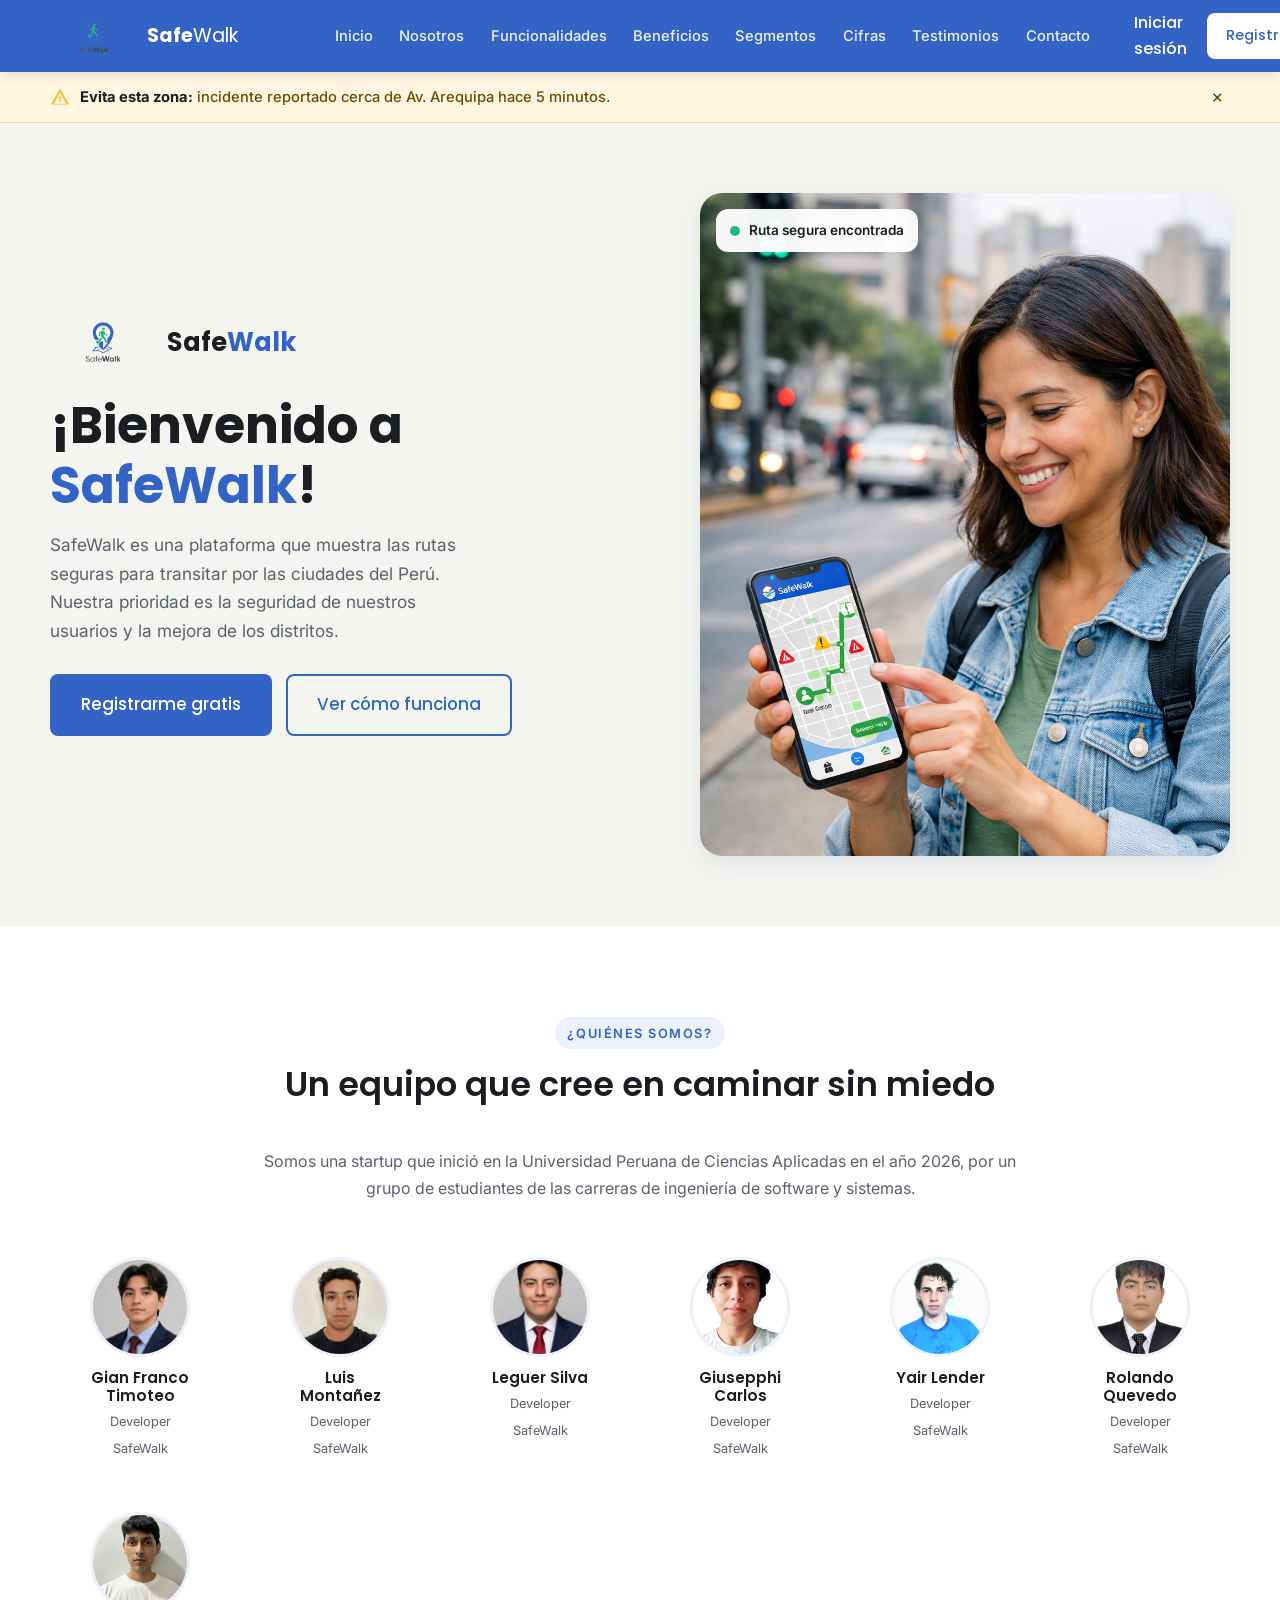
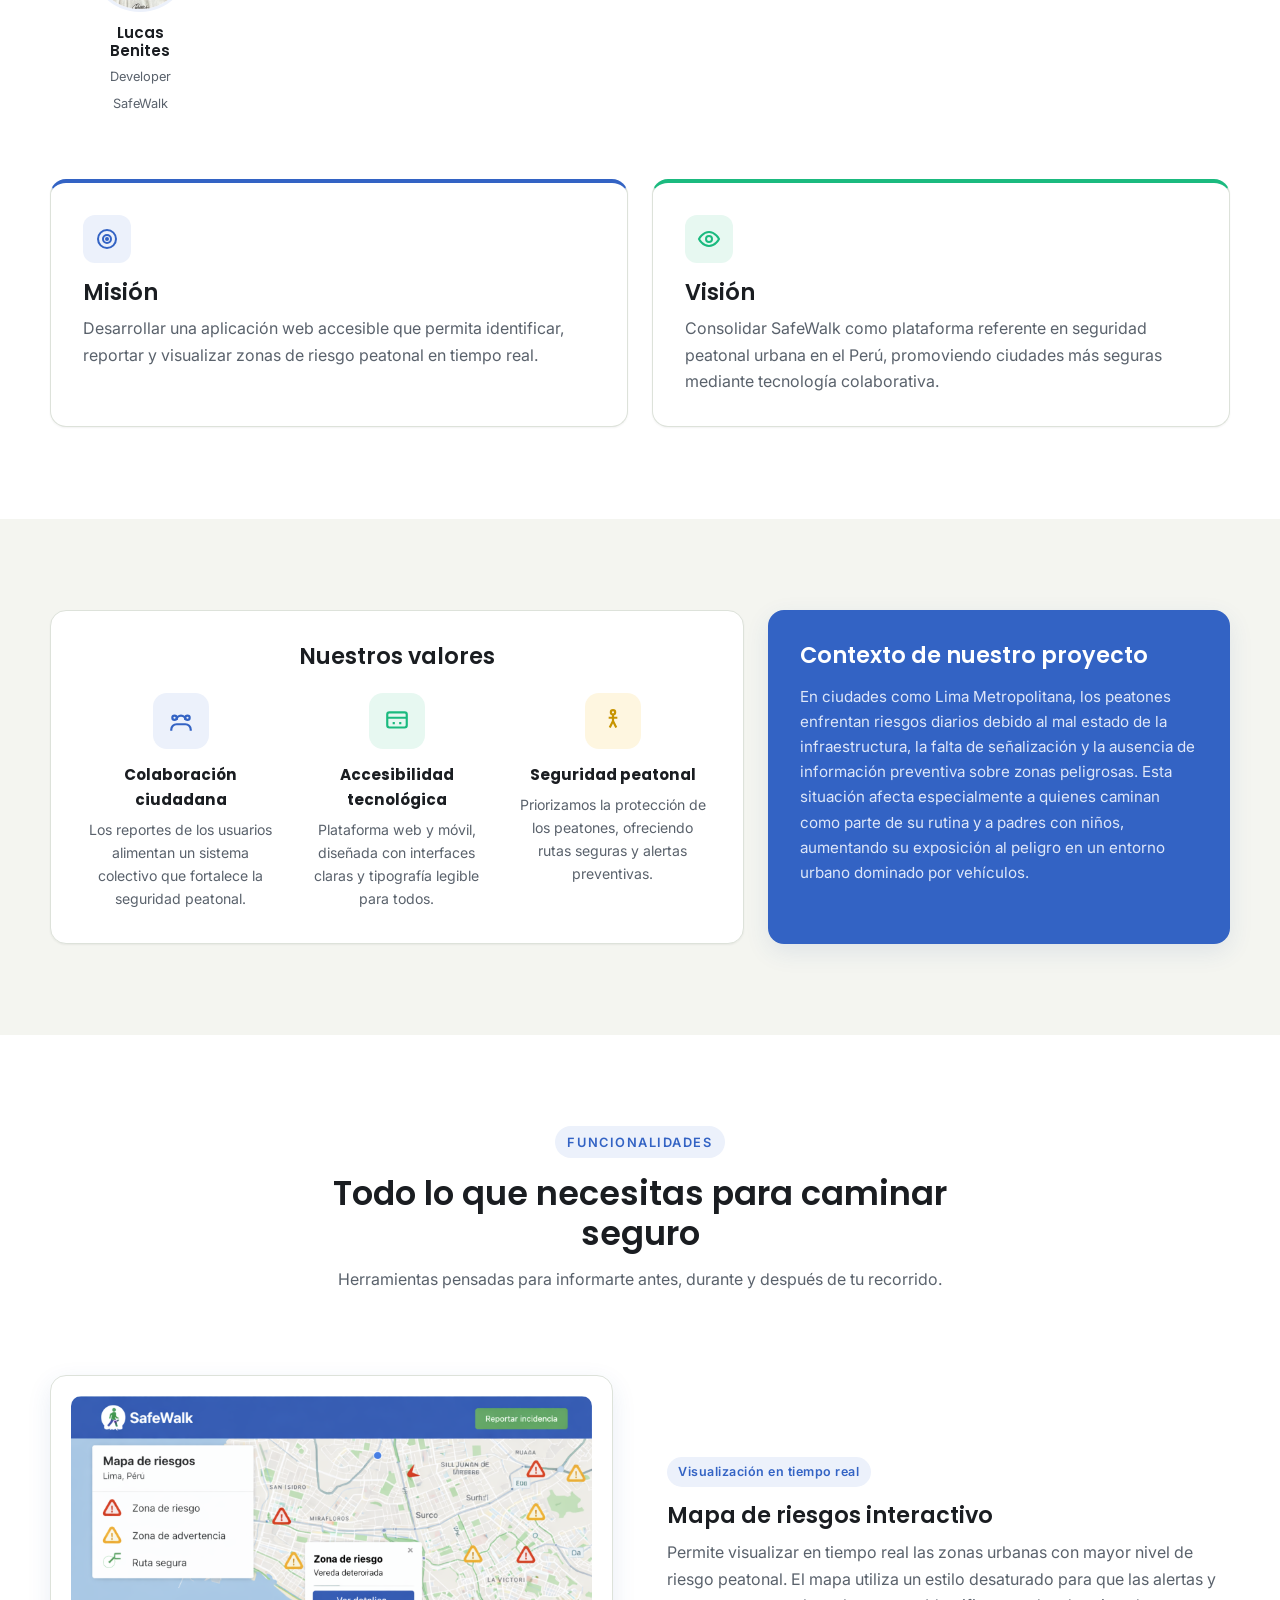
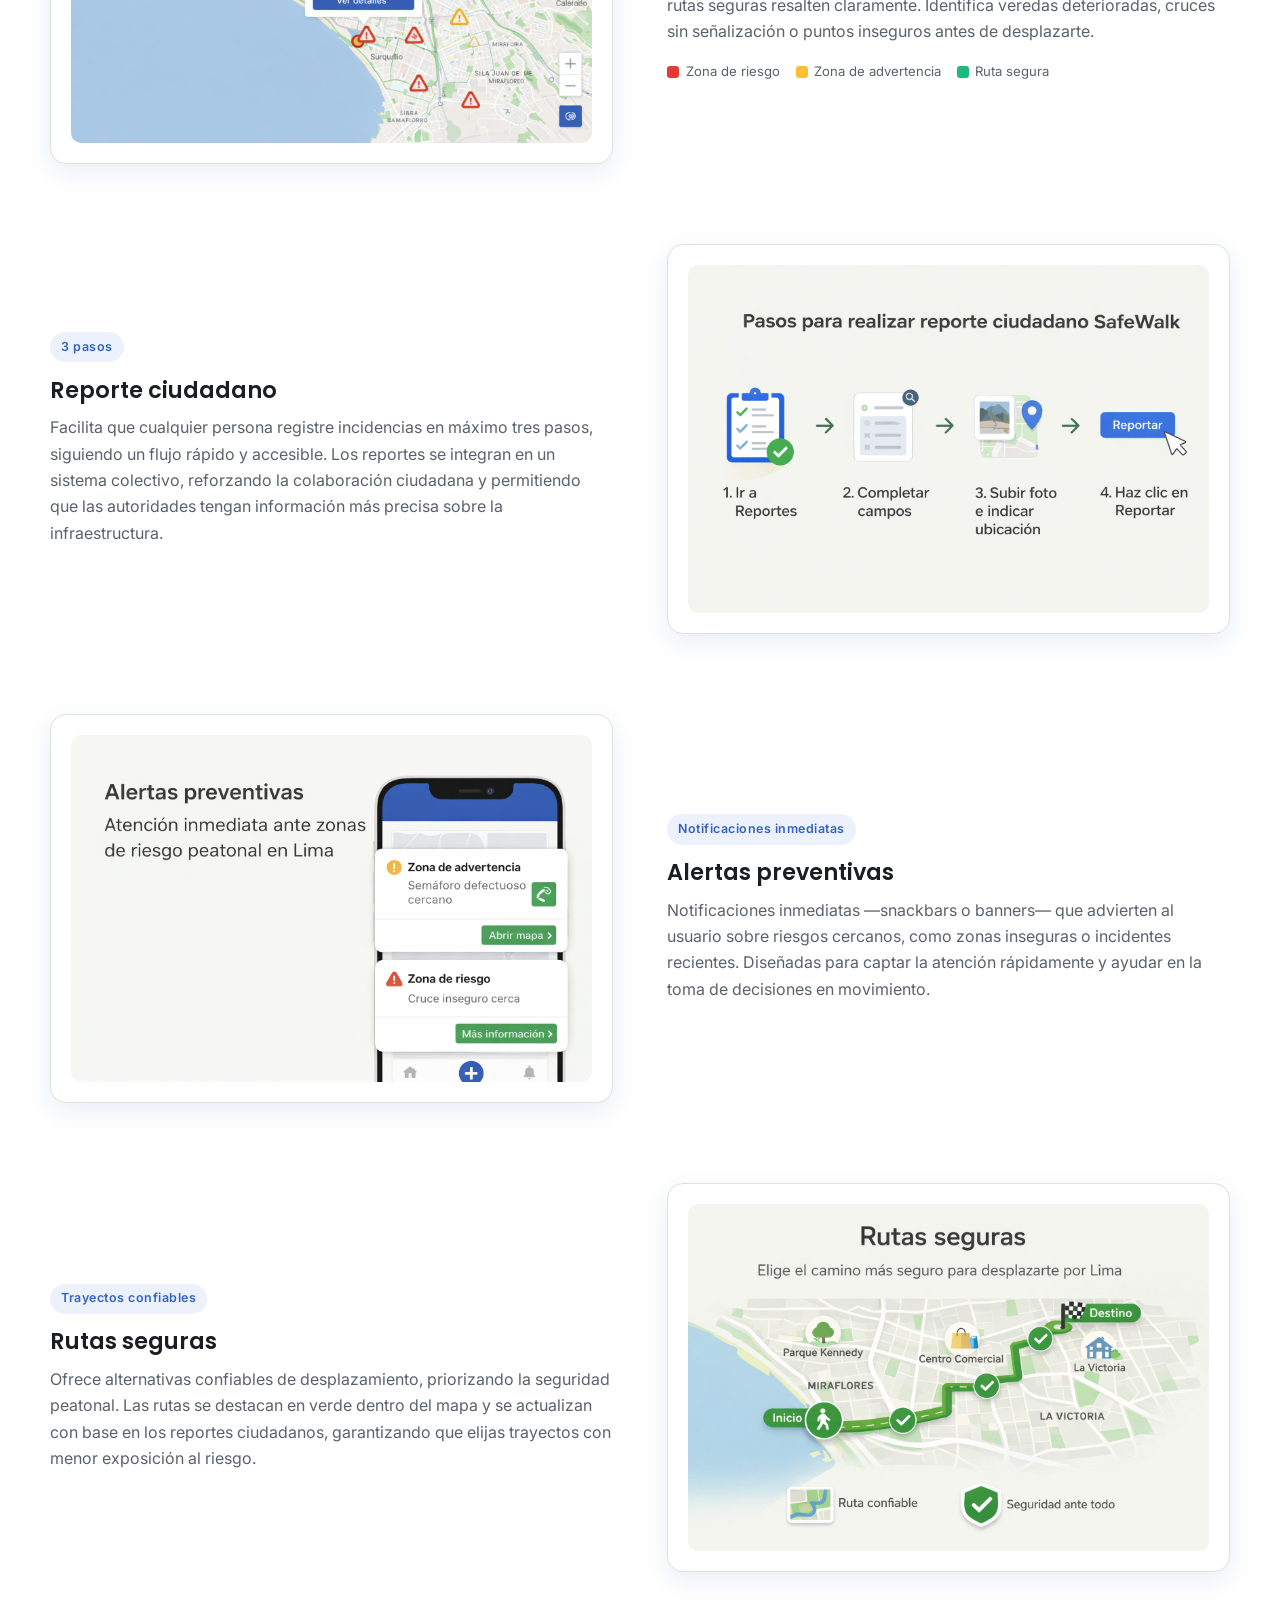
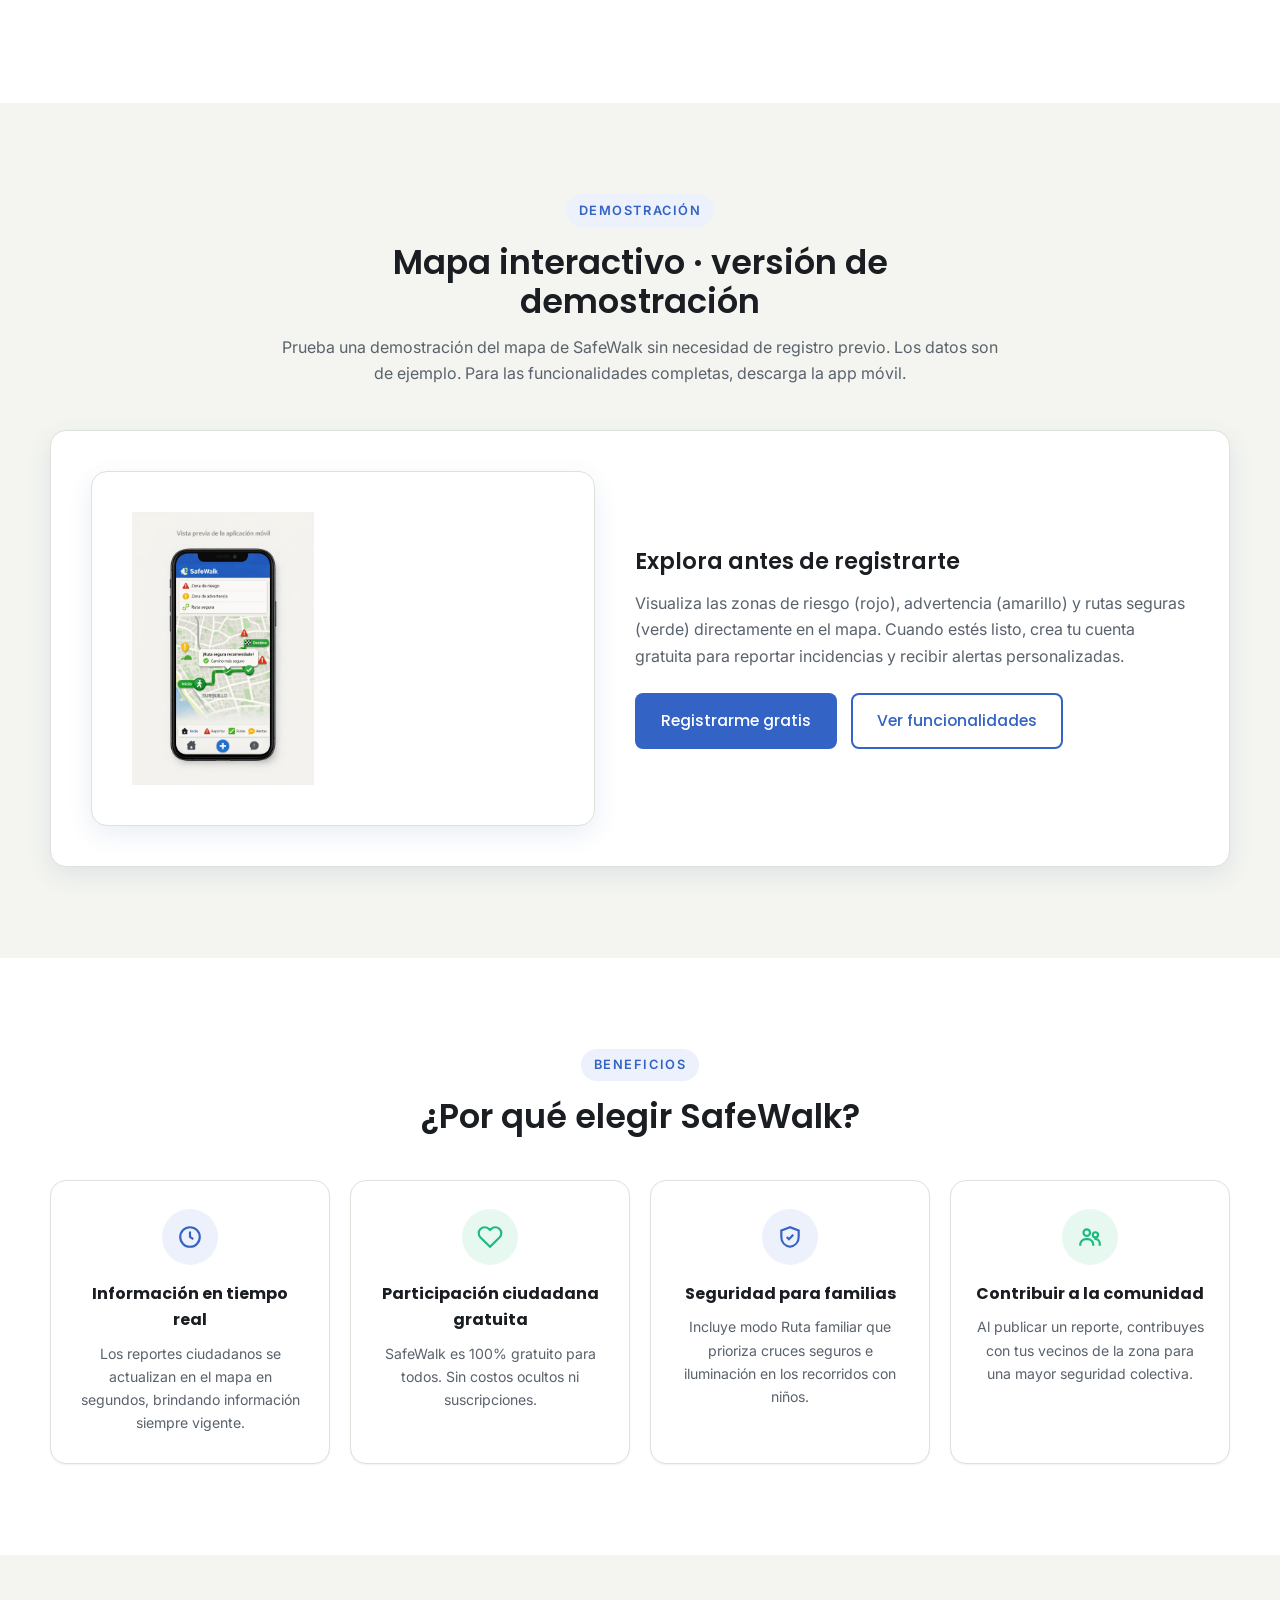
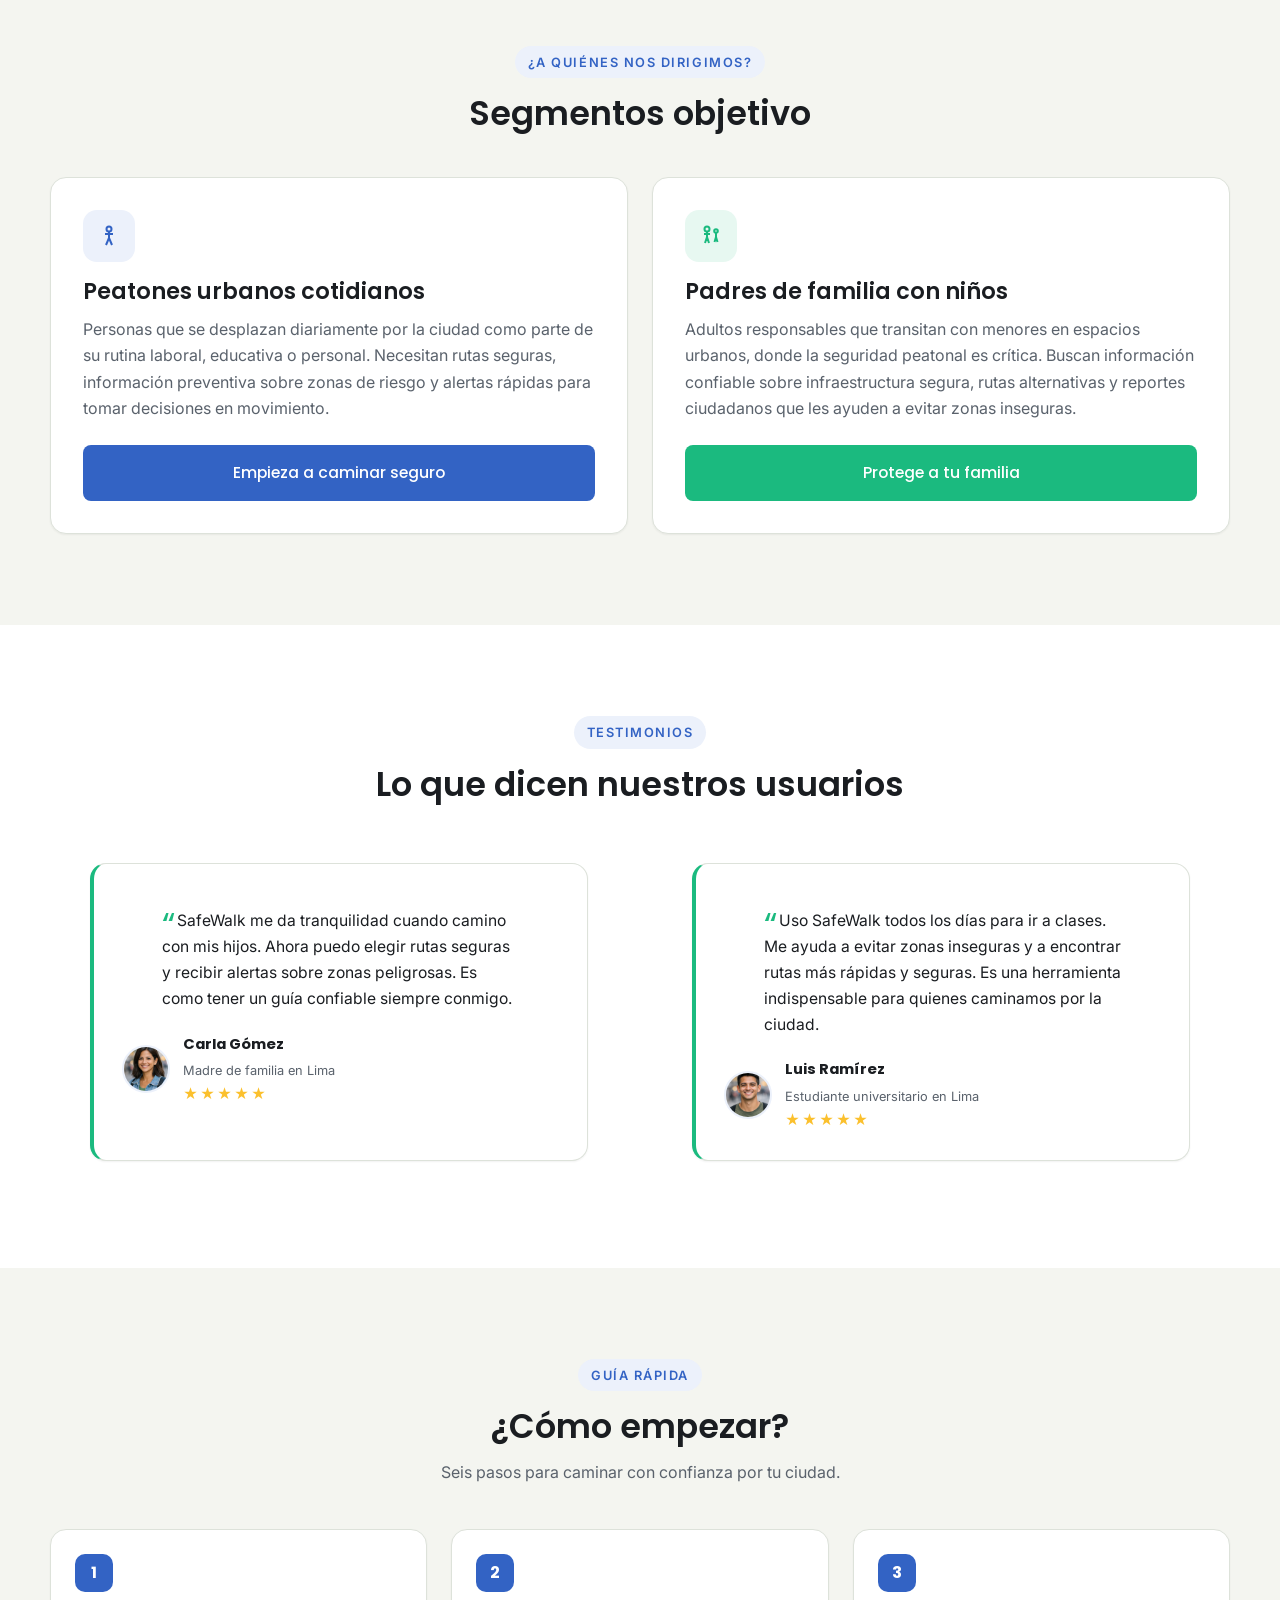
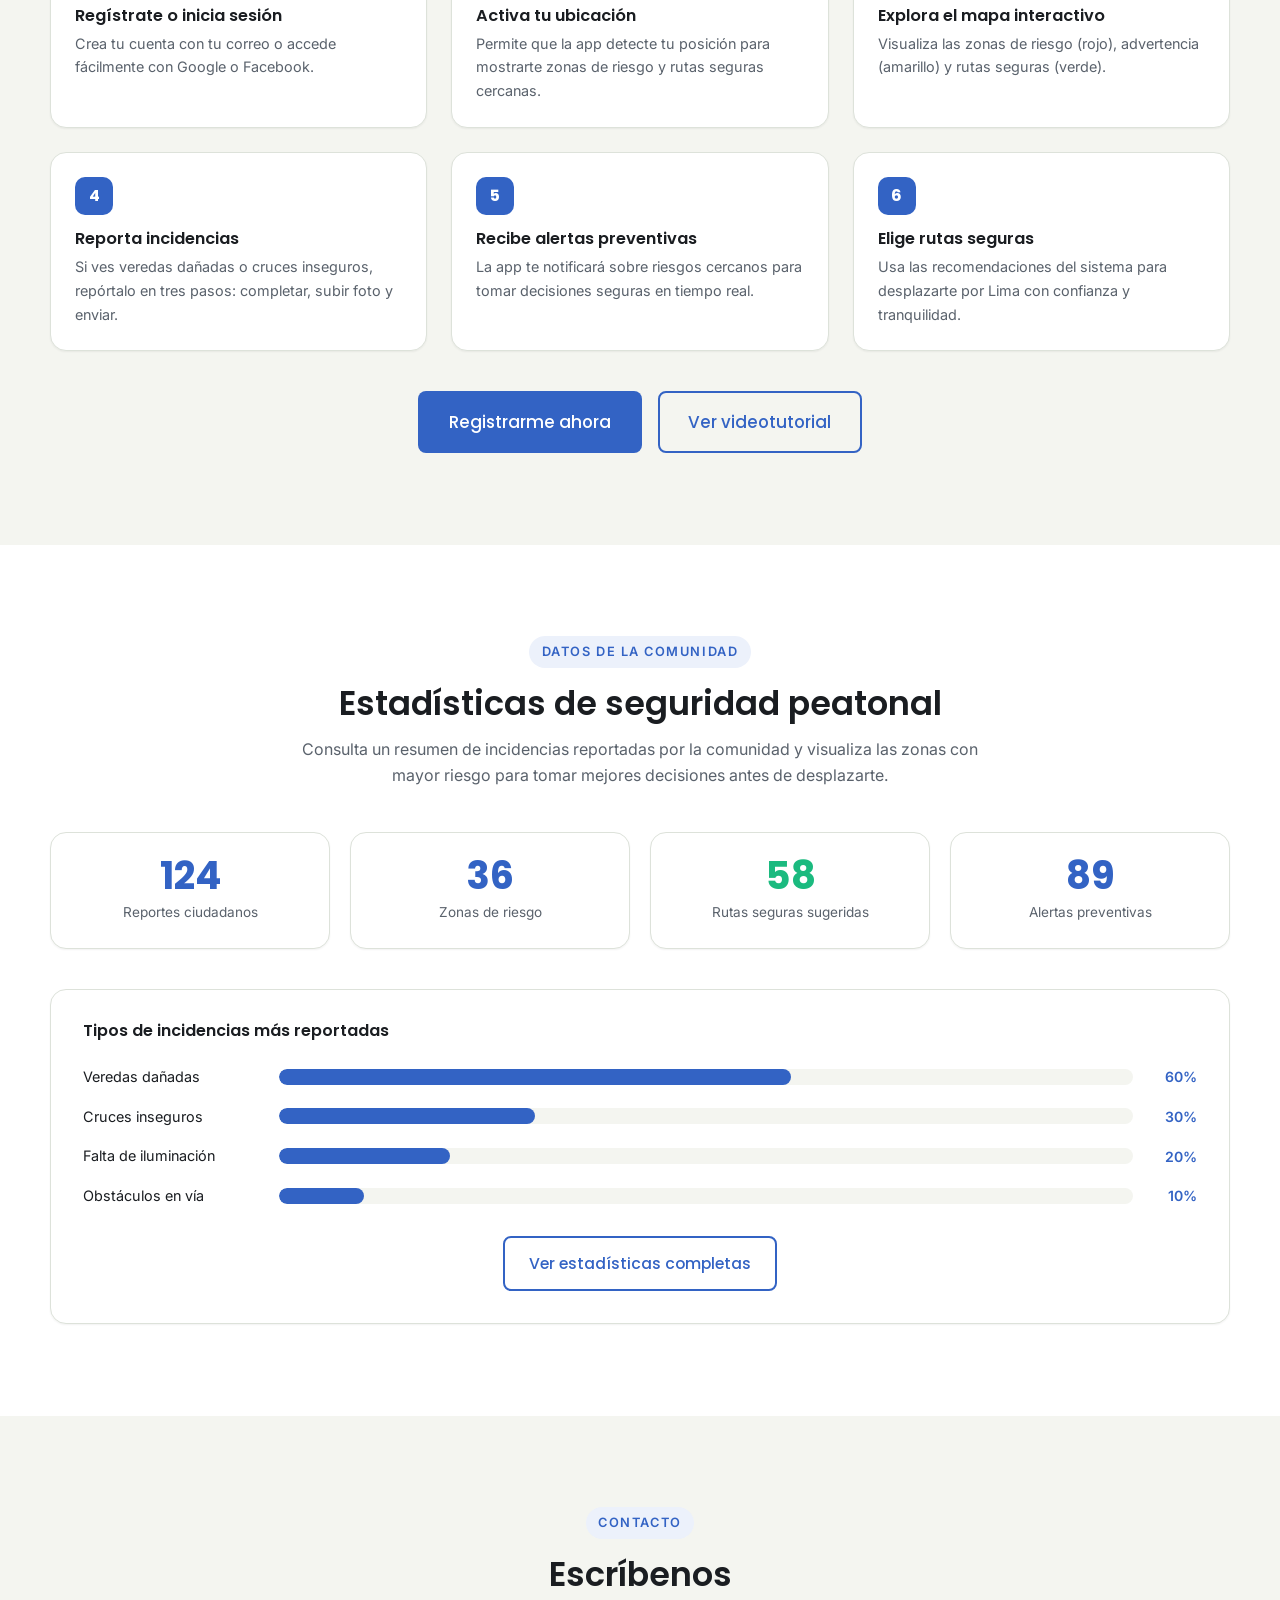
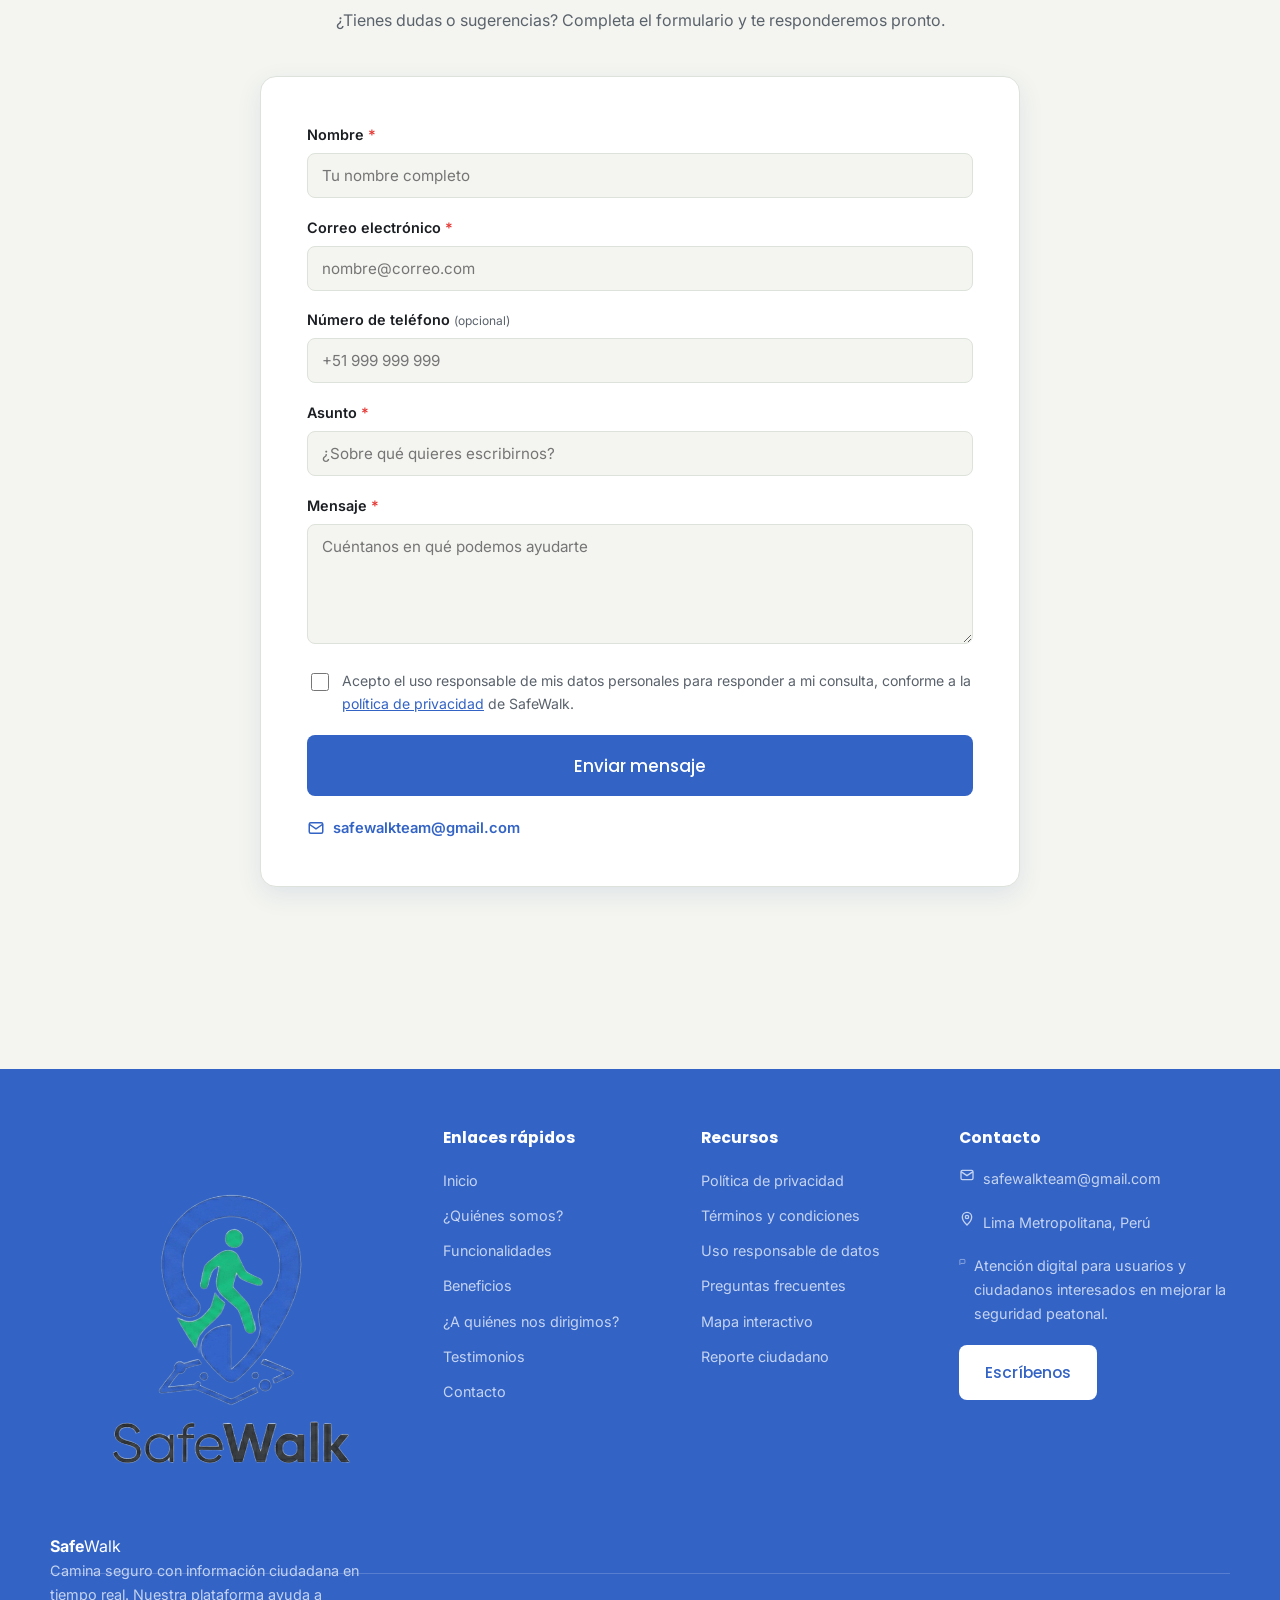
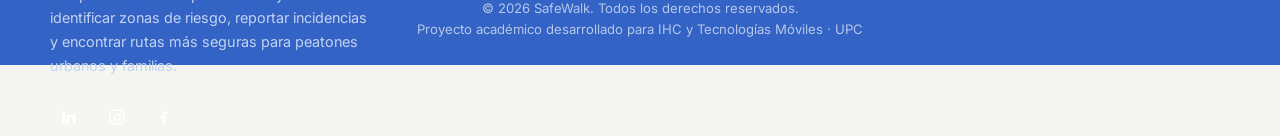
==== commit 1ebfd2c1: "Fix: images" ====
--- a/index.html
+++ b/index.html
@@ -14,17 +14,14 @@
   <meta name="theme-color" content="#3363C4">
   <link rel="stylesheet" href="css/styles.css">
 </head>
-<body>
-
+<body> 
   
-  <a class="skip-link" href="#inicio">Saltar al contenido</a>
 
   <!--Header-->
   <header class="nav" id="nav">
     <div class="container nav__inner">
-      <a class="brand" href="#inicio" aria-label="SafeWalk, inicio">
-        
-        <img class="logo_safewalk" src="img/logo.SafeWalk.png" alt="Logo SafeWalk">
+      <a class="safewalk" href="#inicio" aria-label="SafeWalk, inicio">        
+        <img src="img/logo.SafeWalk.png" alt="Logo SafeWalk">
         <span><b>Safe</b>Walk</span>
       </a>
 
@@ -75,7 +72,7 @@
       <div class="hero__grid">
         <div class="hero__text reveal">
           <div class="hero__logo">
-            <img src="img/logo.SafeWalk.png" alt="Logo SafeWalk">
+            <img class="logo_safewalk" src="img/logo.SafeWalk.png" alt="Logo SafeWalk">
             <span>Safe<i>Walk</i></span>
           </div>
           <h1>¡Bienvenido a <b>SafeWalk</b>!</h1>
@@ -144,7 +141,7 @@
           </figure>
         </div>
 
-        <!-- Misión / Visión -->
+        <!-- Misión y Visión -->
         <div class="mv">
           <article class="mv__card reveal">
             <div class="ico-pill"><svg width="24" height="24" viewBox="0 0 24 24" fill="none" stroke="currentColor" stroke-width="2"><circle cx="12" cy="12" r="9"/><circle cx="12" cy="12" r="4"/><circle cx="12" cy="12" r="1" fill="currentColor"/></svg></div>
@@ -200,9 +197,7 @@
       </div>
     </section>
 
-    <!-- =============================================================== -->
-    <!-- FUNCIONALIDADES                                                 -->
-    <!-- =============================================================== -->
+    <!-- Funcionalidades -->
     <section class="section section--tint" id="funcionalidades">
       <div class="container">
         <div class="section__head reveal">
@@ -227,7 +222,7 @@
             </div>
           </div>
           <div class="feature__visual">
-            <img class="local-img" src="img/feature-mapa-riesgos.png" loading="lazy" decoding="async" alt="Mapa con zonas de riesgo y rutas seguras">
+            <img class="local-img" src="img/mapa_riesgo_interactivo.png" loading="lazy" decoding="async" alt="Mapa con zonas de riesgo y rutas seguras">
           </div>
         </div>
 
@@ -242,7 +237,7 @@
                autoridades tengan información más precisa sobre la infraestructura.</p>
           </div>
           <div class="feature__visual">
-            <img class="local-img" src="img/feature-reporte-3pasos.png" loading="lazy" decoding="async" alt="Flujo de reporte en tres pasos: completar, subir foto y enviar">
+            <img class="local-img" src="img/pasos_reporte.png" loading="lazy" decoding="async" alt="Flujo de reporte en tres pasos: completar, subir foto y enviar">
           </div>
         </div>
 
@@ -256,7 +251,7 @@
                captar la atención rápidamente y ayudar en la toma de decisiones en movimiento.</p>
           </div>
           <div class="feature__visual">
-            <img class="local-img" src="img/feature-alertas-preventivas.png" loading="lazy" decoding="async" alt="Ejemplos de alertas preventivas: evita esta zona, zona de advertencia y ruta segura encontrada">
+            <img class="local-img" src="img/alertas_preventivas.png" loading="lazy" decoding="async" alt="Ejemplos de alertas preventivas: evita esta zona, zona de advertencia y ruta segura encontrada">
           </div>
         </div>
 
@@ -271,15 +266,14 @@
                exposición al riesgo.</p>
           </div>
           <div class="feature__visual">
-            <img class="local-img" src="img/feature-ruta-segura.png" loading="lazy" decoding="async" alt="Ruta segura sugerida en el mapa">
-          </div>
-        </div>
-      </div>
-    </section>
-
-    <!-- =============================================================== -->
-    <!-- DEMO INTERACTIVA                                                -->
-    <!-- =============================================================== -->
+            <img class="local-img" src="img/rutas_seguras.png" loading="lazy" decoding="async" alt="Ruta segura sugerida en el mapa">
+          </div>
+        </div>
+      </div>
+    </section>
+
+    <!--Demo interactiva-->
+
     <section class="section">
       <div class="container">
         <div class="section__head reveal">
@@ -290,8 +284,9 @@
         </div>
 
         <div class="demo reveal">
-          <div class="demo__phone">
-            <img class="local-img" src="img/demo-app-movil.png" loading="lazy" decoding="async" alt="Vista previa de la app móvil SafeWalk mostrando el mapa, una ruta segura y una alerta">
+          <div class="demo">
+            <!--<img class="local-img" src="img/demo-app-movil.png" loading="lazy" decoding="async" alt="Vista previa de la app móvil SafeWalk mostrando el mapa, una ruta segura y una alerta">-->
+            <img src="img/mapa_interactivo_demostracion.png" alt="Mapa interactivo demostracion">
           </div>
           <div class="demo__text">
             <h3 class="demo__title">Explora antes de registrarte</h3>
@@ -300,7 +295,7 @@
               (verde) directamente en el mapa. Cuando estés listo, crea tu cuenta gratuita
               para reportar incidencias y recibir alertas personalizadas.</p>
             <div class="hero__cta">
-              <a class="btn" href="#contacto">Registrarme gratis</a>
+              <a class="btn" href="registro.html">Registrarme gratis</a>
               <a class="btn btn--ghost" href="#funcionalidades">Ver funcionalidades</a>
             </div>
           </div>
@@ -308,14 +303,13 @@
       </div>
     </section>
 
-    <!-- =============================================================== -->
-    <!-- BENEFICIOS                                                      -->
-    <!-- =============================================================== -->
+    <!--Beneficios section-->
+
     <section class="section section--tint" id="beneficios">
       <div class="container">
         <div class="section__head reveal">
           <span class="eyebrow">Beneficios</span>
-          <h2>Por qué elegir SafeWalk</h2>
+          <h2>¿Por qué elegir SafeWalk?</h2>
         </div>
         <div class="cards-4">
           <article class="benefit reveal">
@@ -342,9 +336,8 @@
       </div>
     </section>
 
-    <!-- =============================================================== -->
-    <!-- SEGMENTOS OBJETIVO                                              -->
-    <!-- =============================================================== -->
+     <!--A quienes nos dirigimos Section-->
+  
     <section class="section" id="dirigidos">
       <div class="container">
         <div class="section__head reveal">
@@ -372,9 +365,9 @@
       </div>
     </section>
 
-    <!-- =============================================================== -->
-    <!-- TESTIMONIOS                                                     -->
-    <!-- =============================================================== -->
+    
+    <!--Testimonios Section-->
+
     <section class="section section--tint" id="testimonios">
       <div class="container">
         <div class="section__head reveal">
@@ -408,9 +401,7 @@
       </div>
     </section>
 
-    <!-- =============================================================== -->
-    <!-- CÓMO EMPEZAR                                                    -->
-    <!-- =============================================================== -->
+    <!--Como empezar section-->
     <section class="section" id="como-empezar">
       <div class="container">
         <div class="section__head reveal">
--- a/css/styles.css
+++ b/css/styles.css
@@ -123,10 +123,10 @@
   align-items: center;
   gap: 1.5rem;
 }
-.brand { display: flex; align-items: center; gap: .55rem; font-family: "Poppins", "Montserrat", system-ui, sans-serif; font-weight: 700; font-size: 1.2rem; color: #fff; }
-.brand img { width: 30px; height: 30px; flex: none; }
-.brand b { font-weight: 700; }
-.brand span { font-weight: 400; }
+.safewalk { display: flex; align-items: center; gap: .55rem; font-family: "Poppins", "Montserrat", system-ui, sans-serif; font-weight: 700; font-size: 1.2rem; color: #fff; margin-right: 150px; }
+.safewalk img { width: auto; height: 50px; flex: none; }
+.safewalk b { font-weight: 700; }
+.safewalk span { font-weight: 400; }
 
 .nav__links {
   display: flex;
@@ -213,7 +213,7 @@
   align-items: center;
 }
 .hero__logo { display: flex; align-items: center; gap: .7rem; margin-bottom: 1.5rem; }
-.hero__logo img { width: 54px; height: 54px; }
+.hero__logo img { width: auto; height: 60px; }
 .hero__logo span { font-family: "Poppins", "Montserrat", system-ui, sans-serif; font-weight: 700; font-size: 1.6rem; }
 .hero__logo span i { font-style: normal; color: #3363C4; }
 .hero h1 { margin-bottom: 1rem; }
@@ -673,4 +673,5 @@
   .footer__grid { grid-template-columns: 1fr; }
   .bar { grid-template-columns: 110px 1fr 40px; gap: .6rem; }
   .bar__label { font-size: .8rem; }
-}+}
+
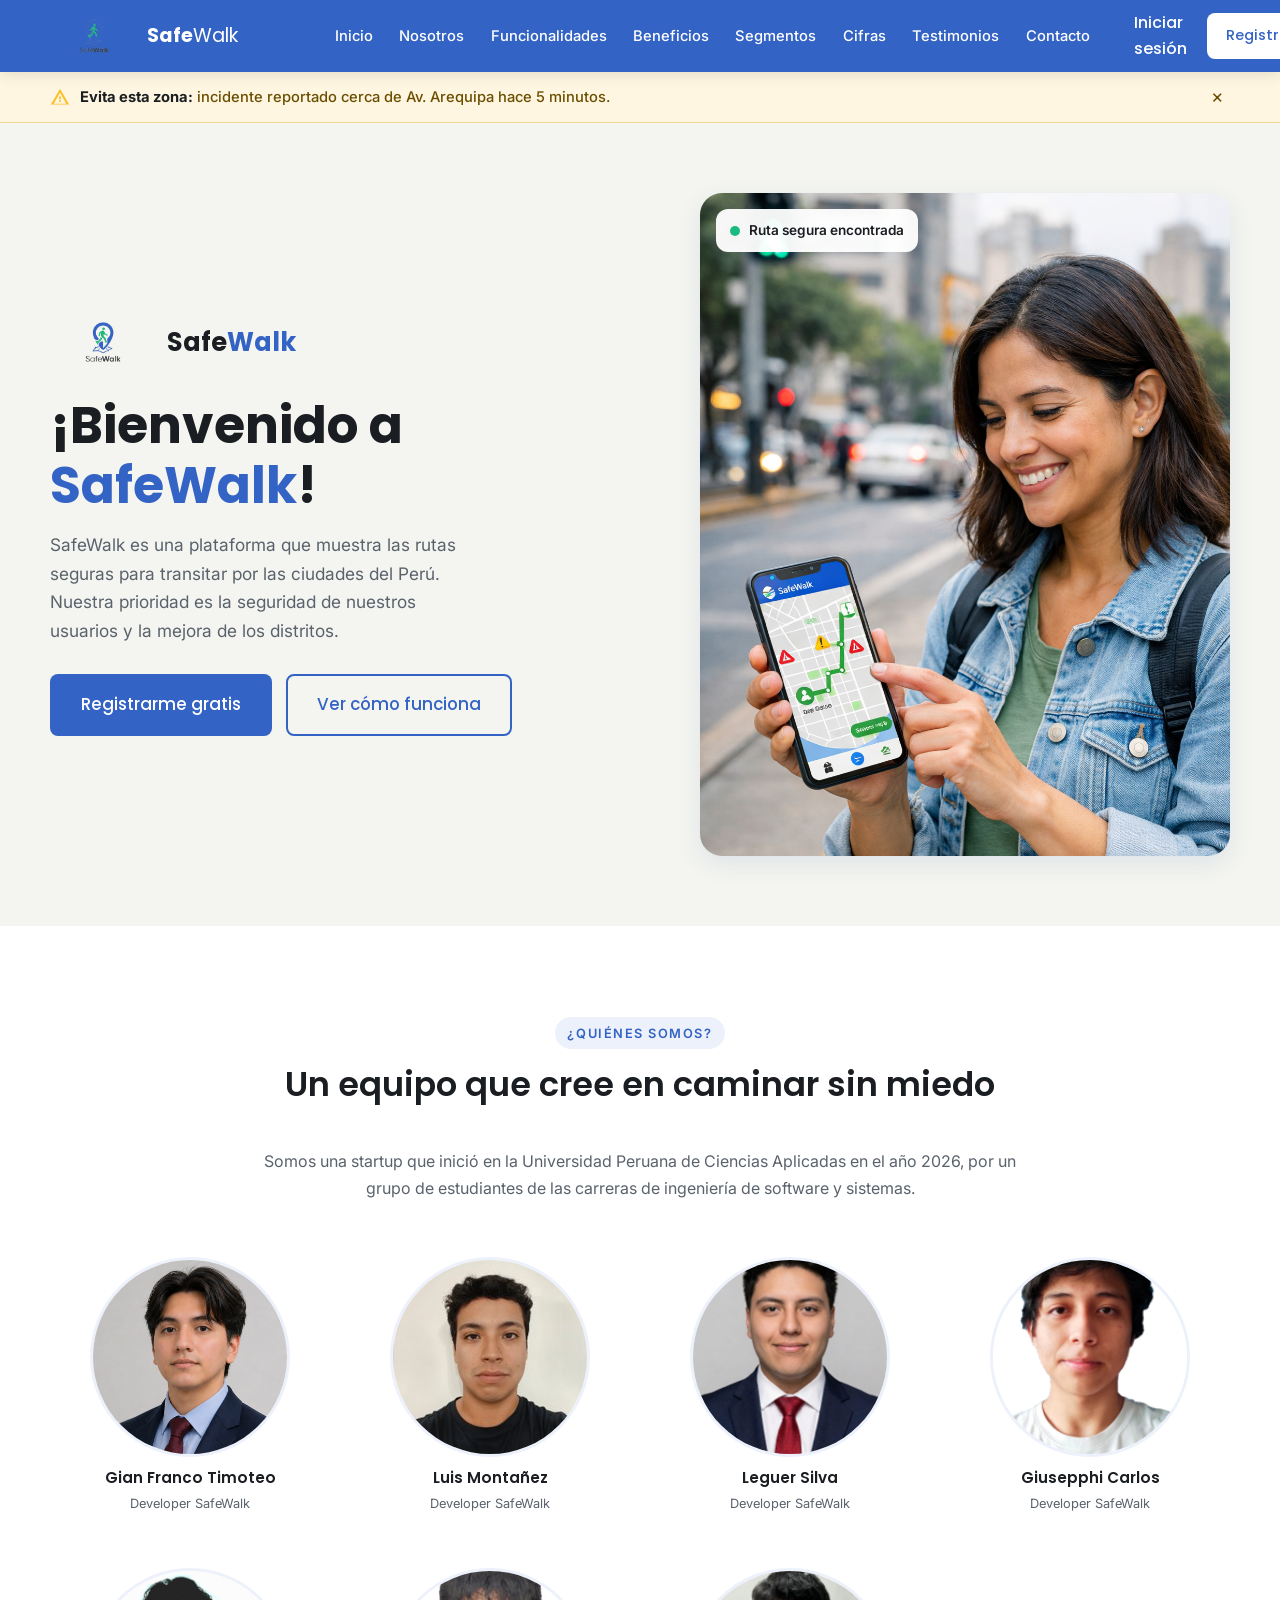
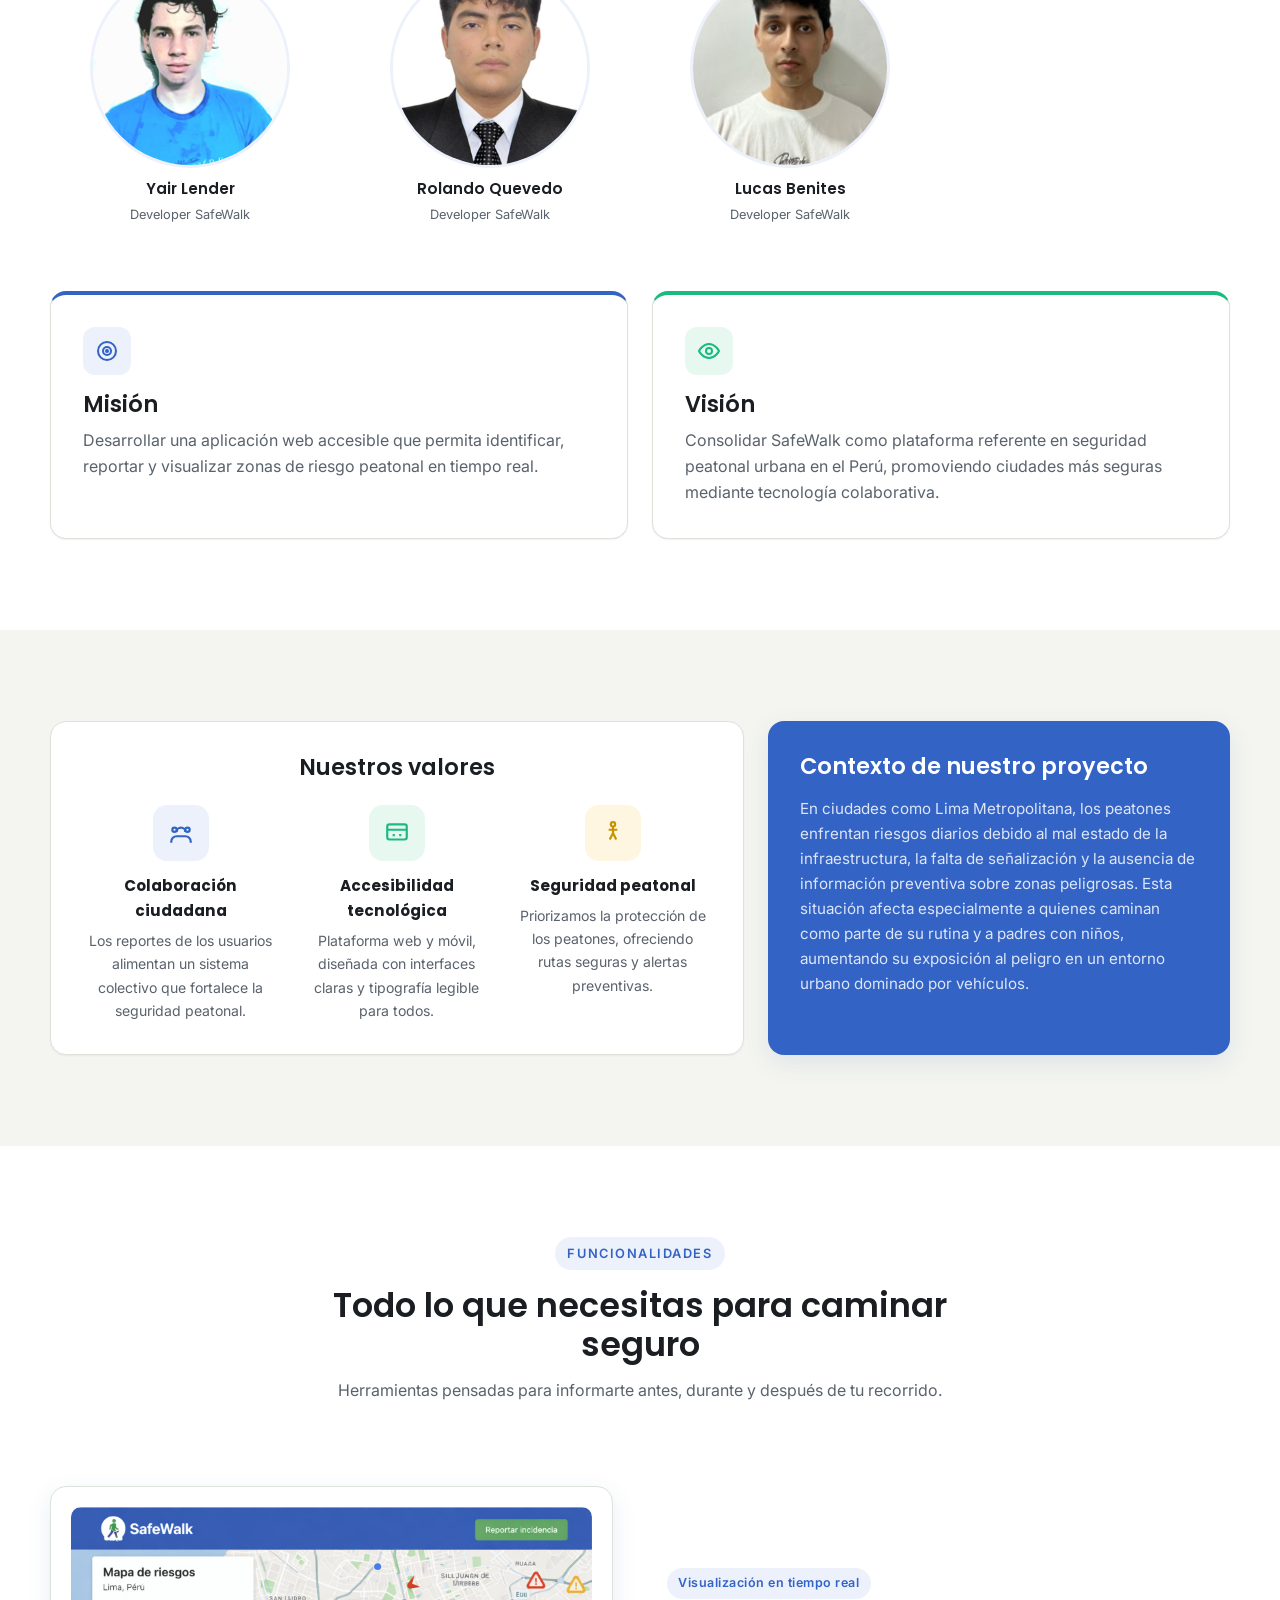
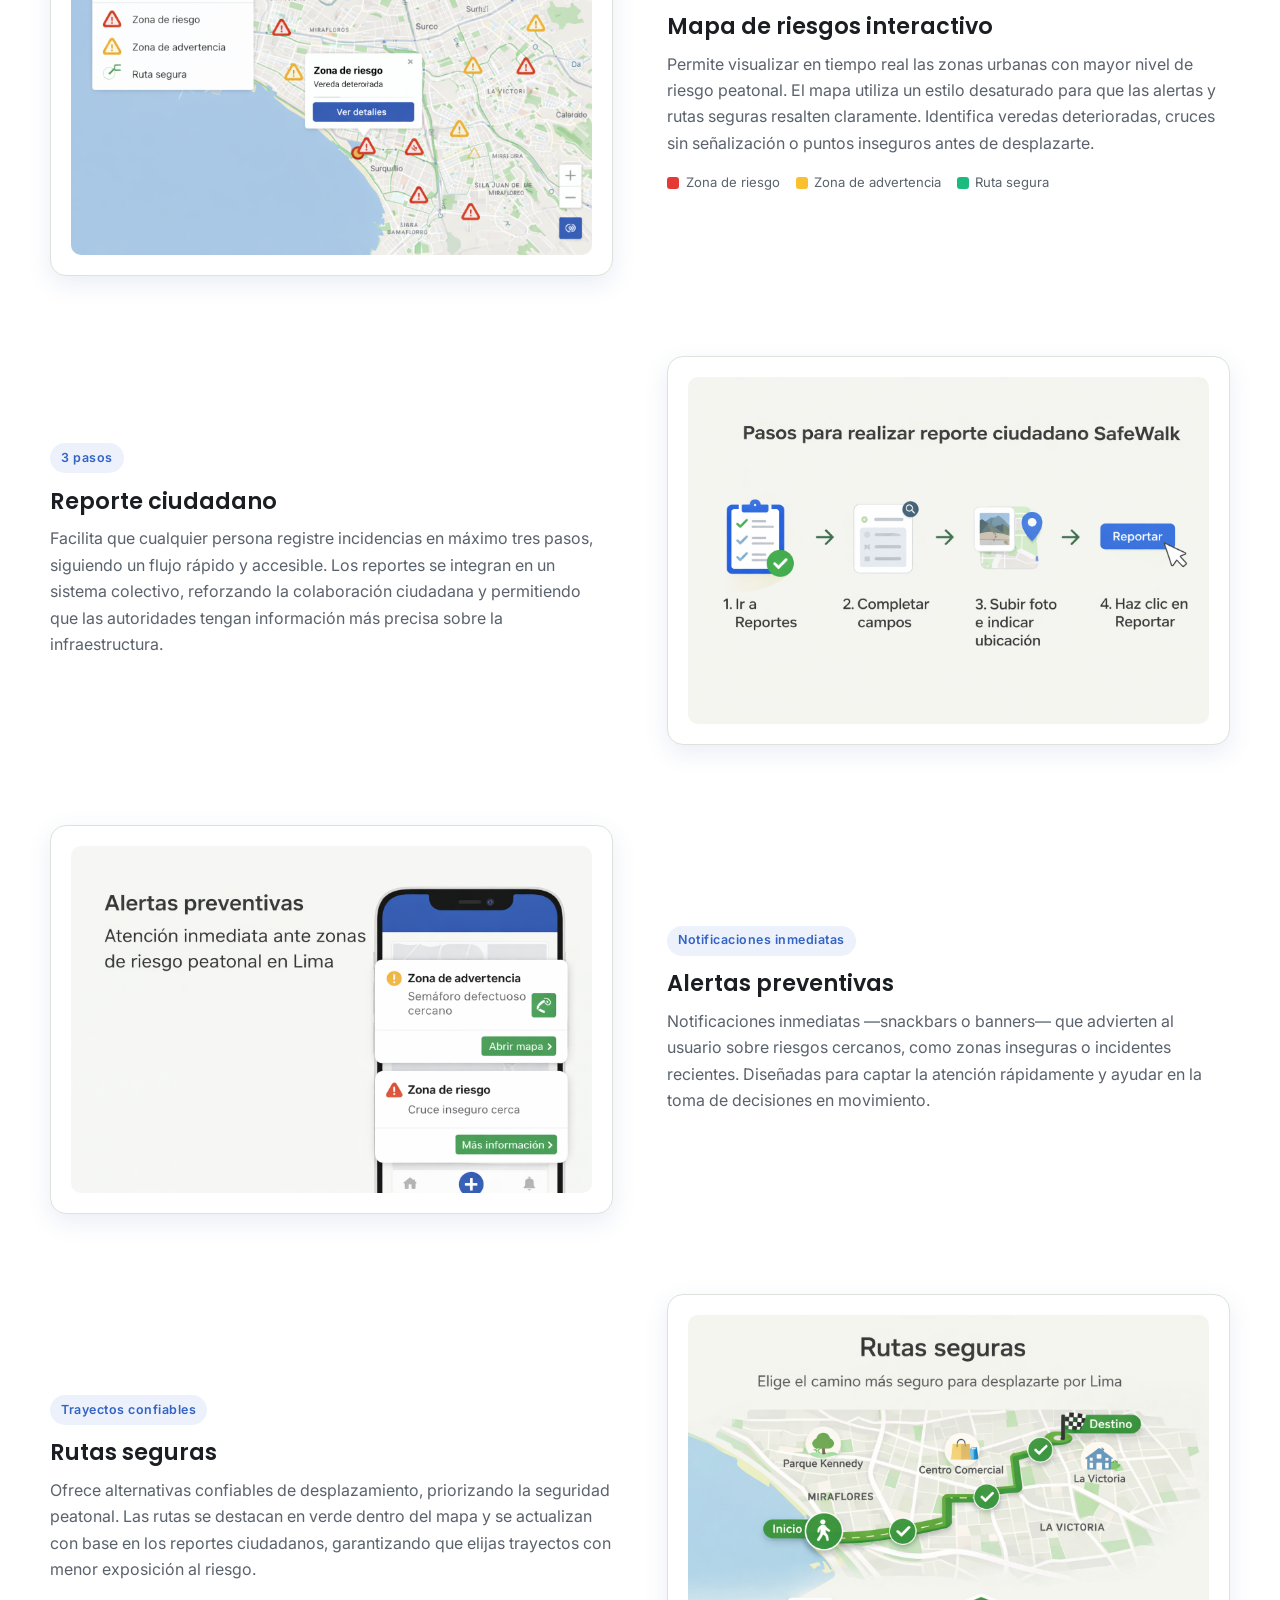
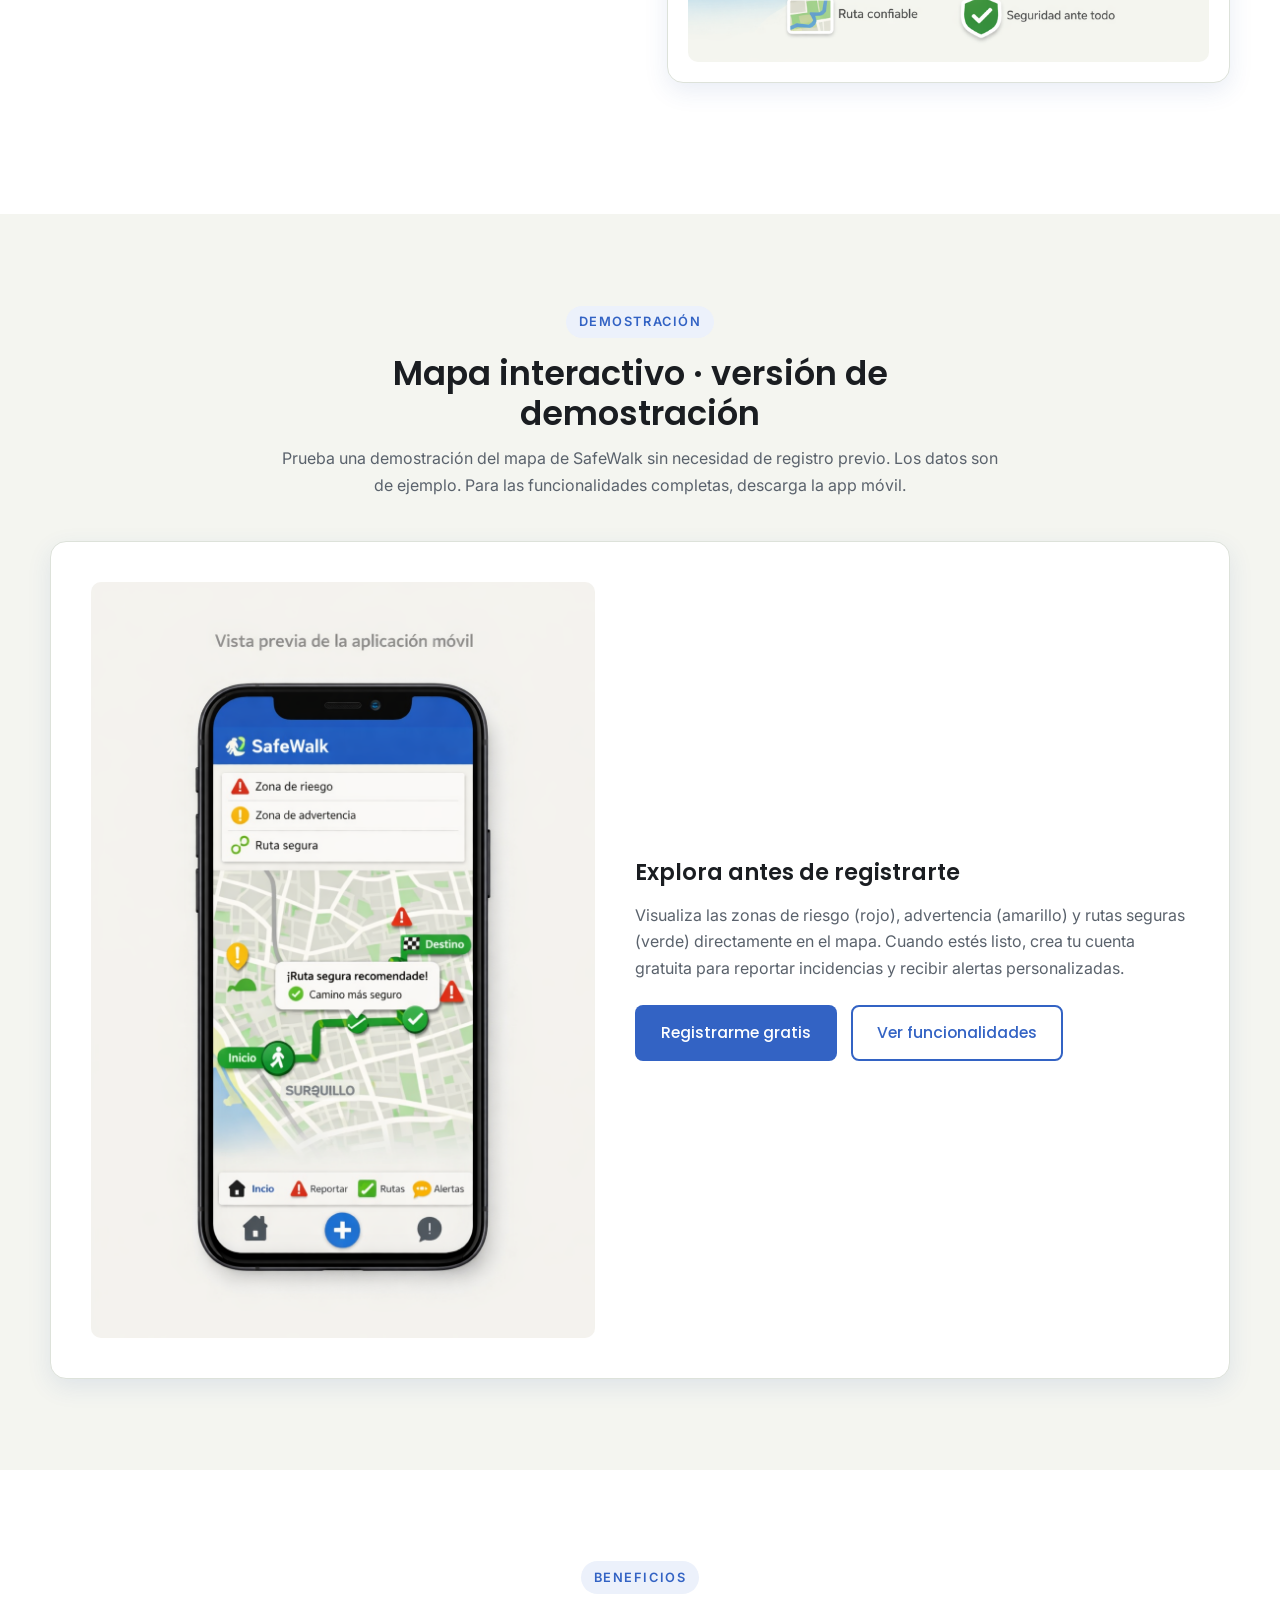
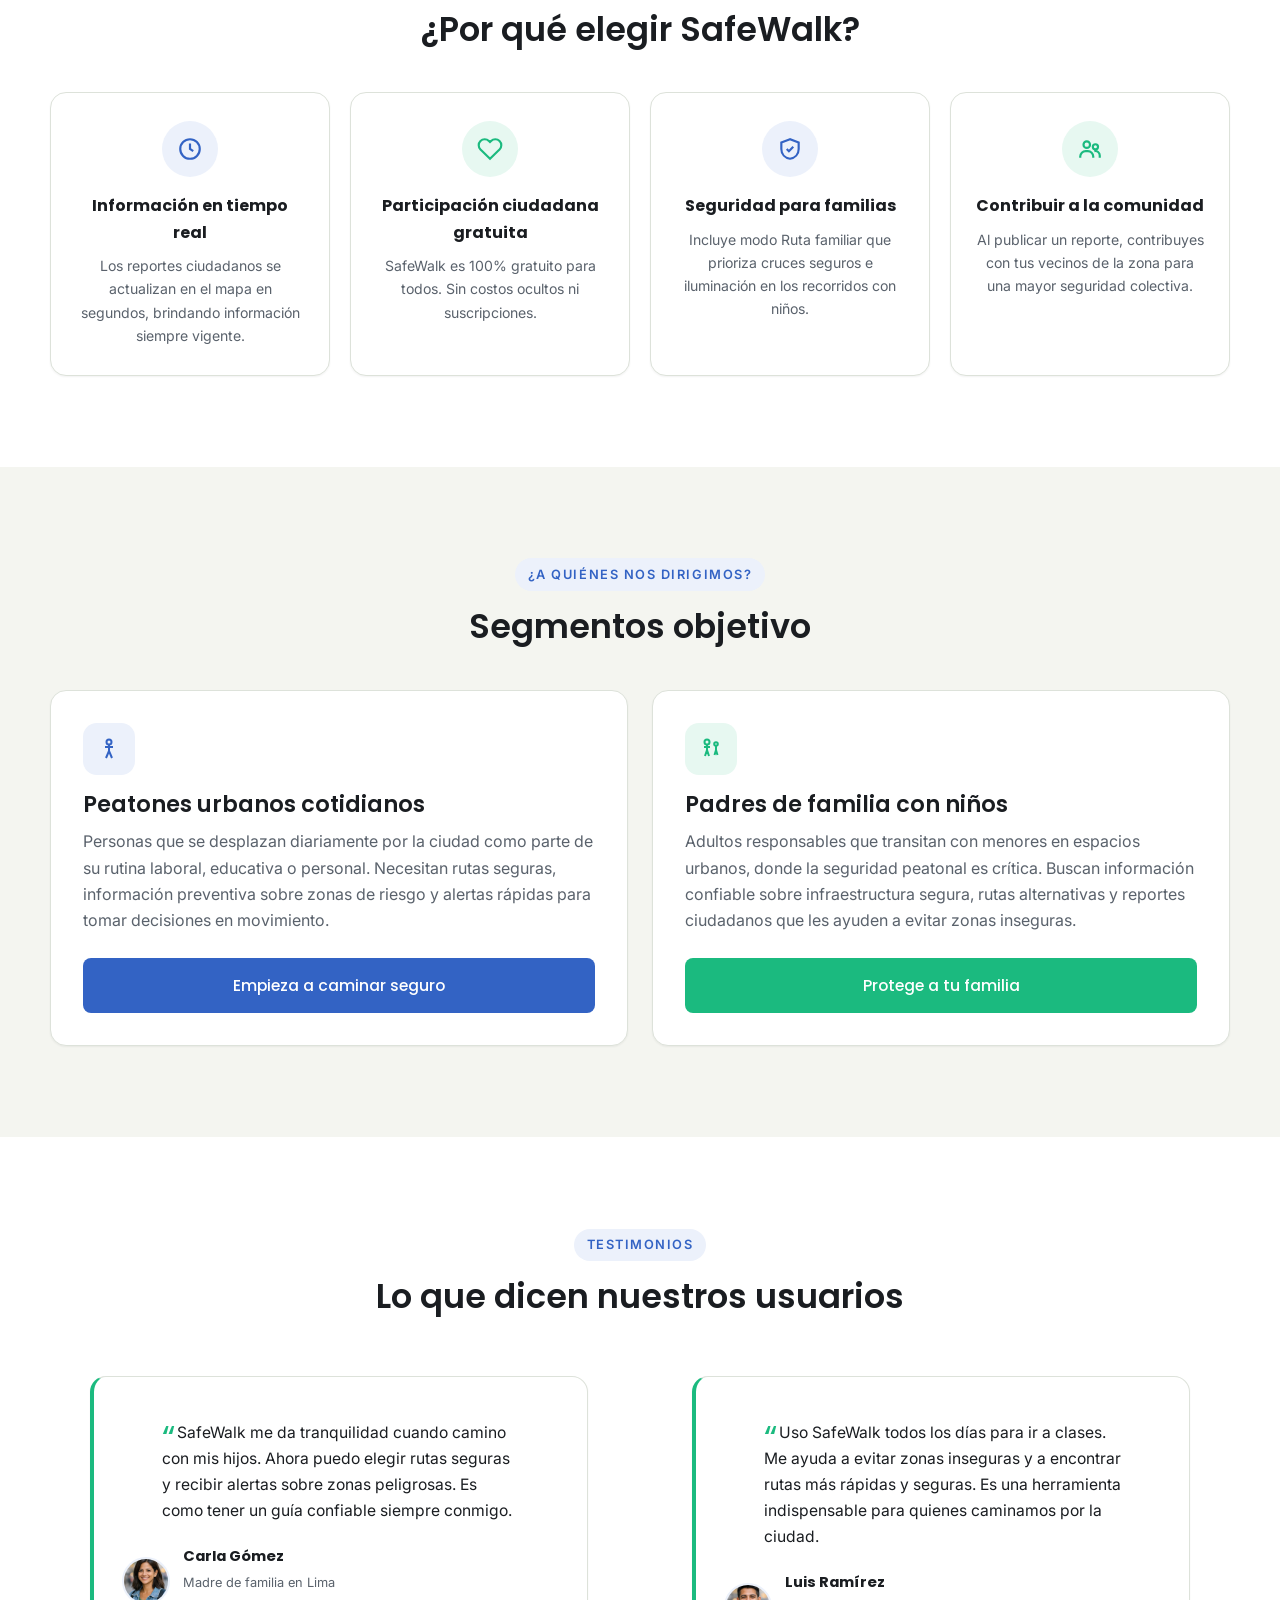
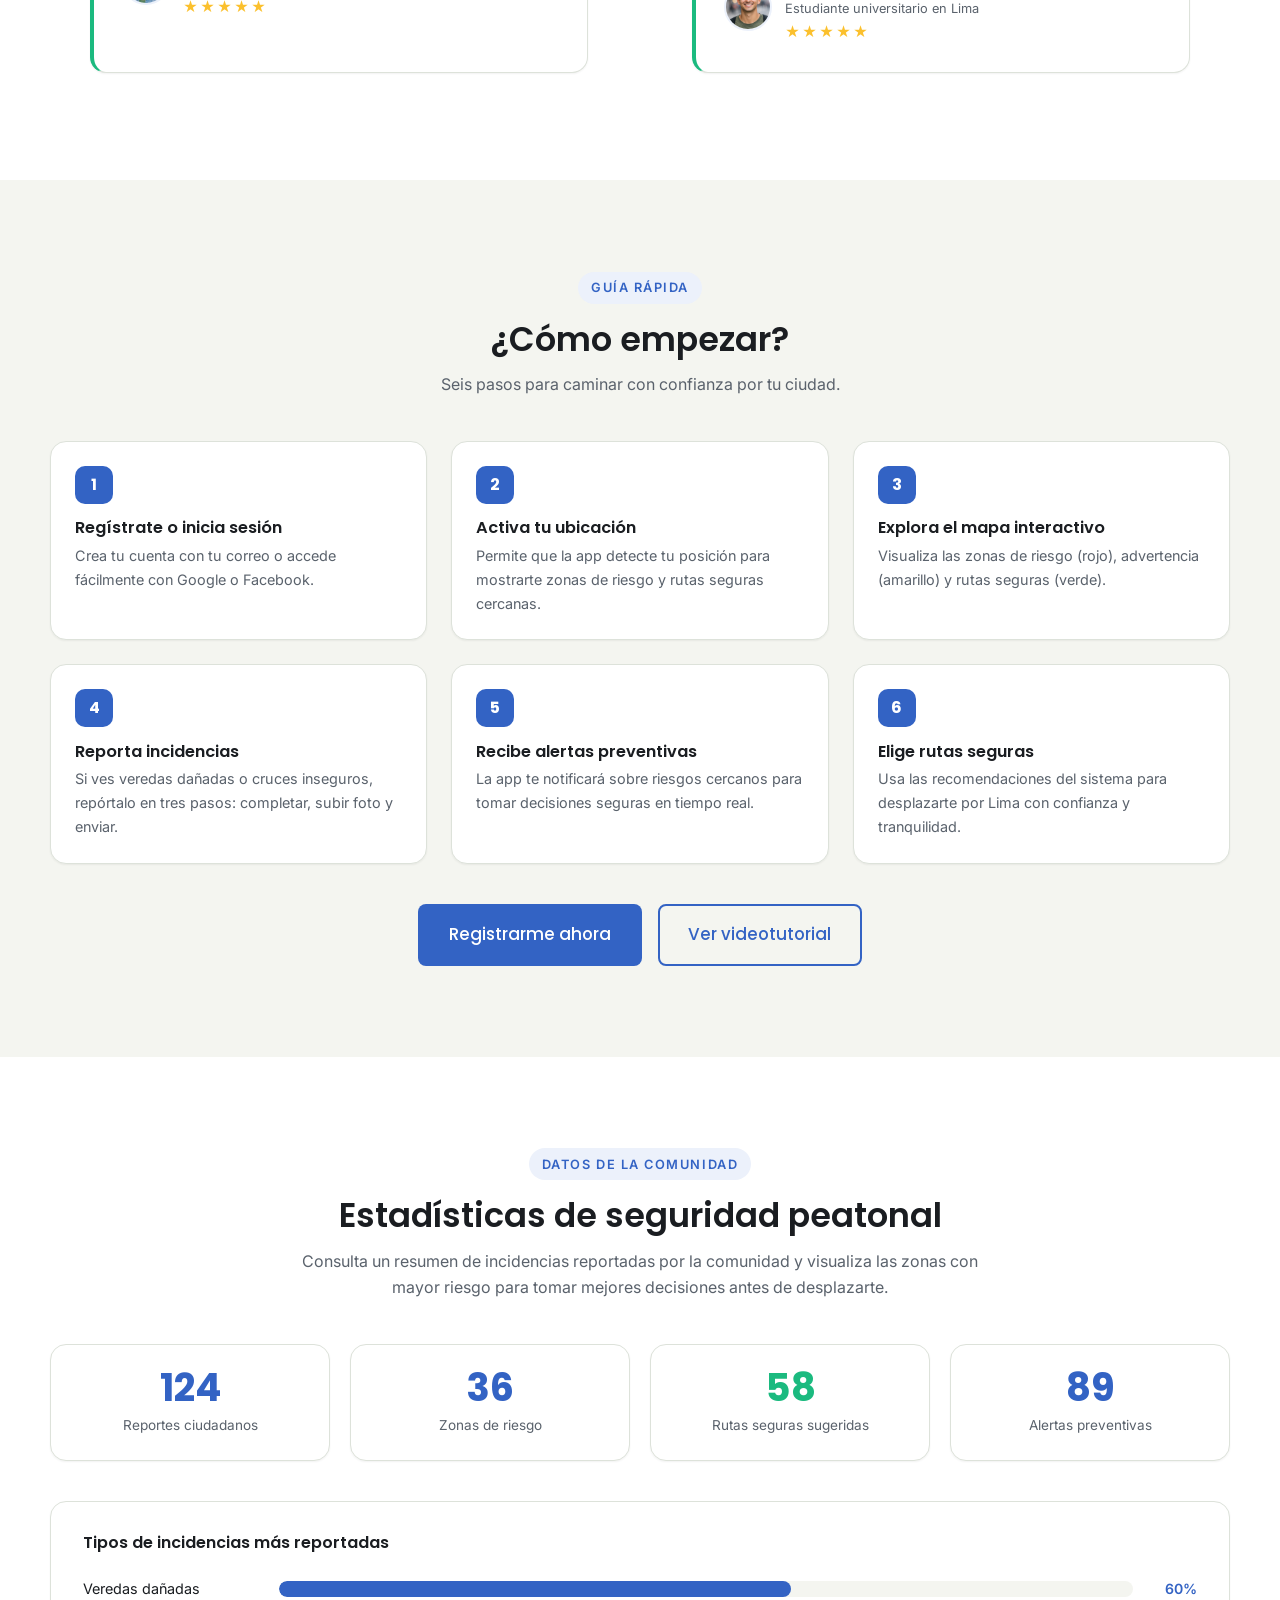
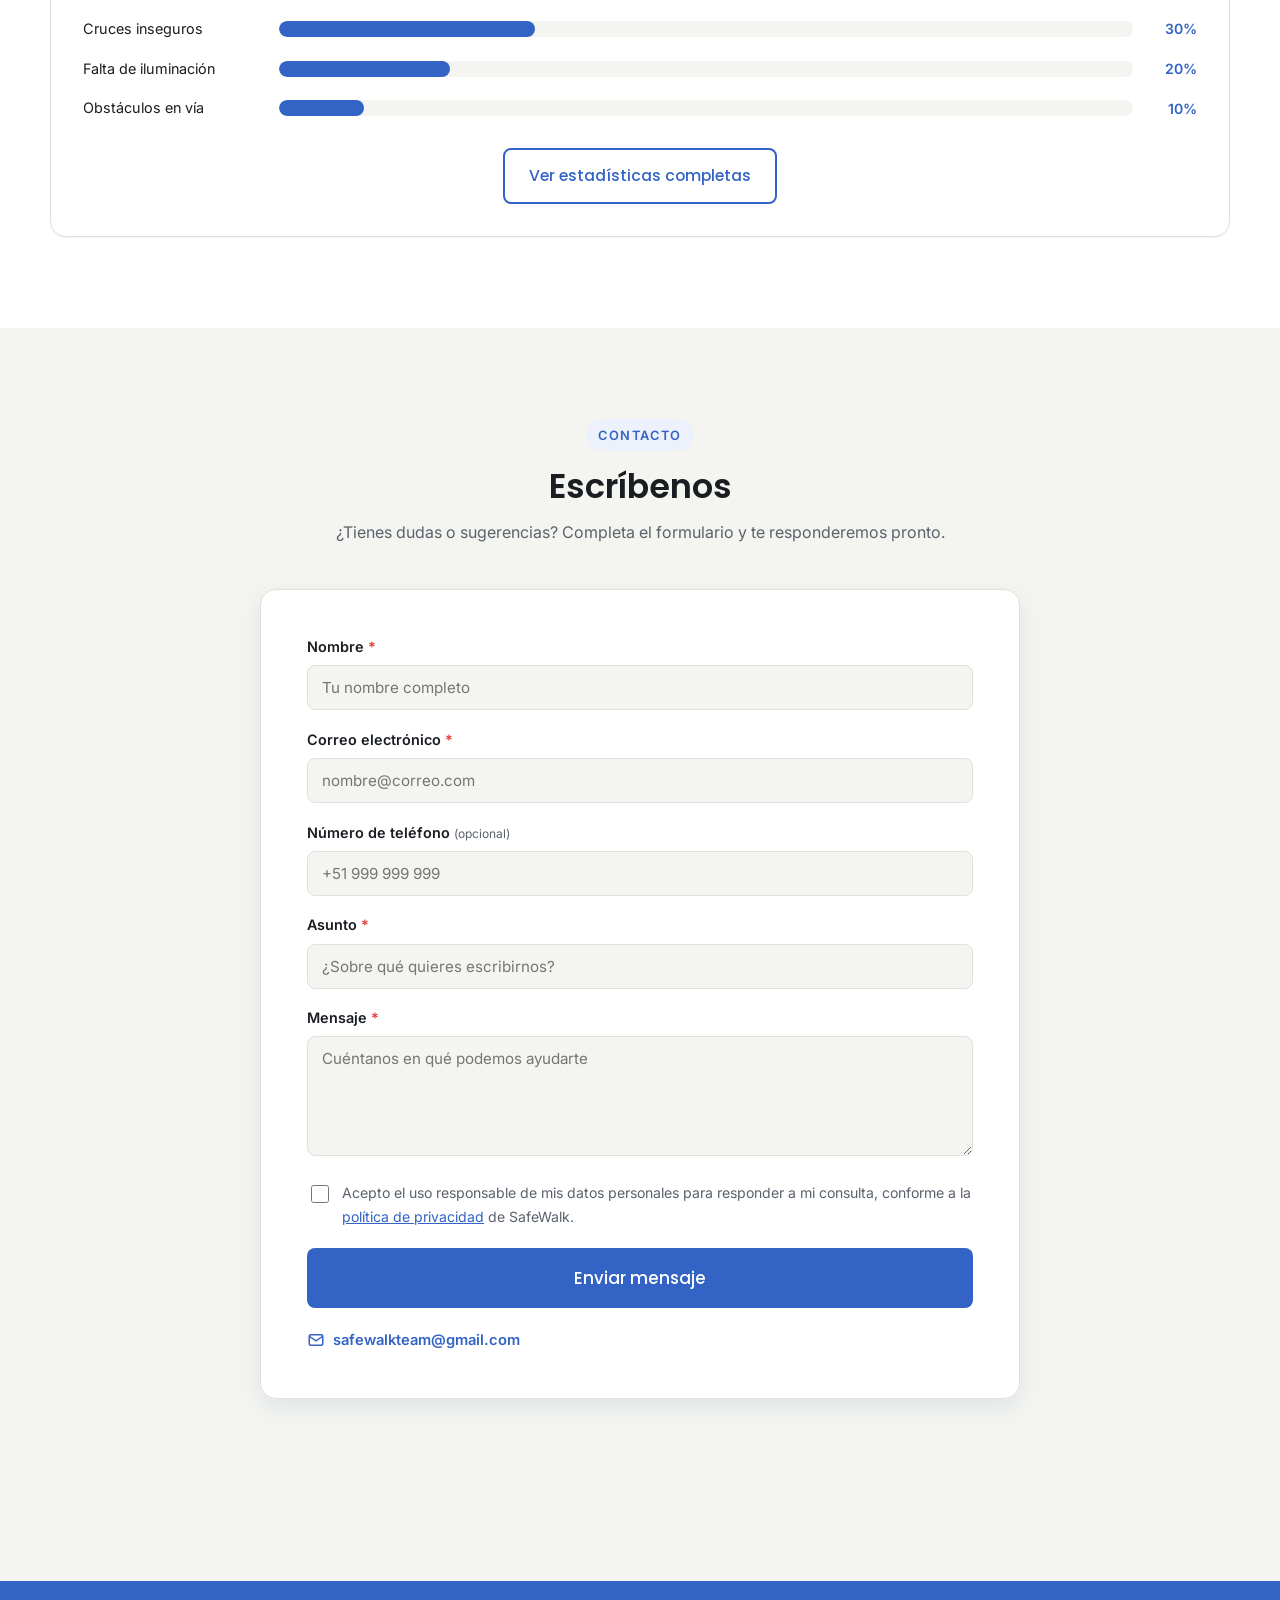
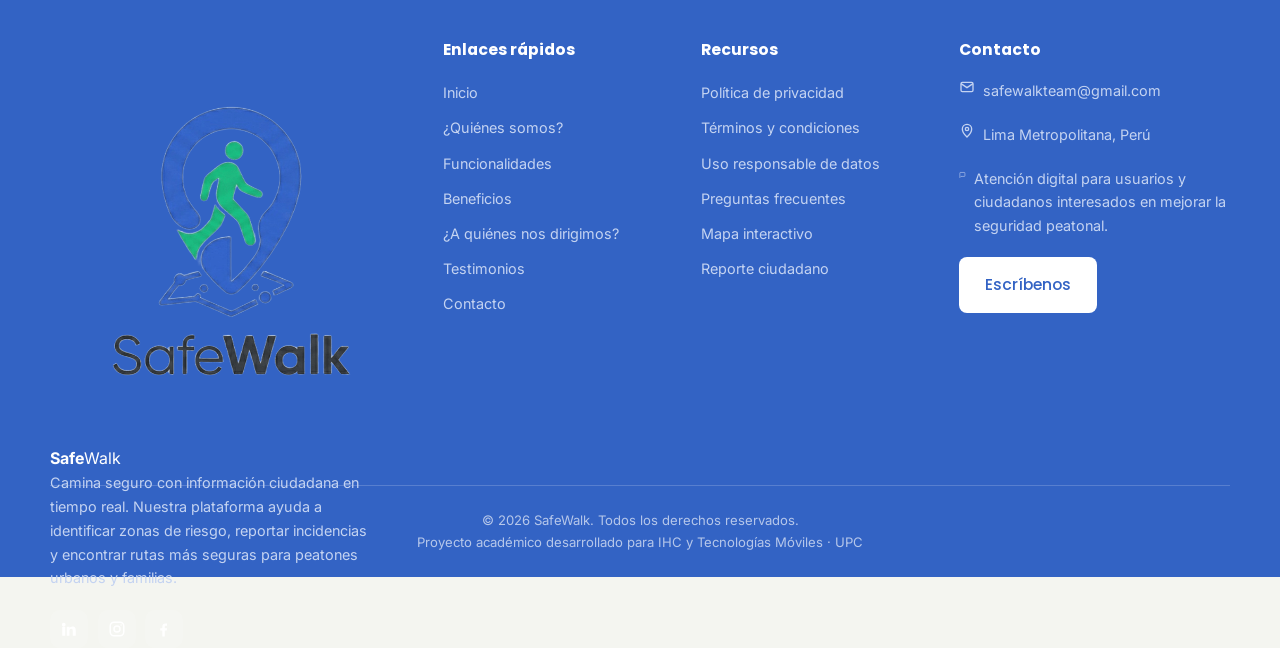
==== commit c4d2b256: "Fix: members photo" ====
--- a/index.html
+++ b/index.html
@@ -38,8 +38,8 @@
 
           <!-- Botones menú móvil -->
           <li class="nav__mobile-actions">
-            <a class="nav__login" href="#contacto">Iniciar sesión</a>
-            <a class="btn nav__register" href="#contacto">Registrarse</a>
+            <a class="nav__login" href="login.html">Iniciar sesión</a>
+            <a class="btn nav__register" href="registro.html">Registrarse</a>
           </li>
         </ul>
       </nav>
@@ -167,7 +167,7 @@
             <h3>Nuestros valores</h3>
             <div class="values__grid">
               <div class="value">
-                <div class="ico"><svg width="26" height="26" viewBox="0 0 24 24" fill="none" stroke="currentColor" stroke-width="2"><path d="M16 11a4 4 0 1 0-8 0"/><circle cx="12" cy="7" r="0"/><path d="M3 21v-1a5 5 0 0 1 5-5h8a5 5 0 0 1 5 5v1"/><circle cx="6" cy="9" r="2"/><circle cx="18" cy="9" r="2"/></svg></div>
+                <div class="ico"><svg width="26" height="26" viewBox="0 0 24 24" fill="none" stroke="currentColor" stroke-width="2"><path d="M16 11a4 4 0 1 0-8 0"/><path d="M3 21v-1a5 5 0 0 1 5-5h8a5 5 0 0 1 5 5v1"/><circle cx="6" cy="9" r="2"/><circle cx="18" cy="9" r="2"/></svg></div>
                 <strong>Colaboración ciudadana</strong>
                 <p>Los reportes de los usuarios alimentan un sistema colectivo que fortalece la seguridad peatonal.</p>
               </div>
@@ -284,8 +284,7 @@
         </div>
 
         <div class="demo reveal">
-          <div class="demo">
-            <!--<img class="local-img" src="img/demo-app-movil.png" loading="lazy" decoding="async" alt="Vista previa de la app móvil SafeWalk mostrando el mapa, una ruta segura y una alerta">-->
+          <div class="demo__media">
             <img src="img/mapa_interactivo_demostracion.png" alt="Mapa interactivo demostracion">
           </div>
           <div class="demo__text">
--- a/css/styles.css
+++ b/css/styles.css
@@ -55,19 +55,6 @@
   border-radius: 999px;
   margin-bottom: 1rem;
 }
-
-.skip-link {
-  position: absolute;
-  left: 1rem;
-  top: -100px;
-  z-index: 200;
-  background: #3363C4;
-  color: #fff;
-  padding: .7rem 1.1rem;
-  border-radius: 8px;
-  font-weight: 600;
-}
-.skip-link:focus { top: 1rem; }
 
 /* ------------------------------------------------------------------ */
 /* Botones                                                             */
@@ -141,7 +128,7 @@
   padding: .5rem .7rem;
   font-size: .92rem;
   font-weight: 500;
-  color: #eaf0fc;
+  
   border-radius: 6px;
 }
 .nav__links a:hover { color: #fff; }
@@ -160,6 +147,8 @@
 .nav__login:hover { text-decoration: underline; }
 .nav__register { background: #fff; color: #3363C4; }
 .nav__register:hover { background: #1BBA7F; color: #fff; }
+
+
 
 .nav__toggle {
   display: none;
@@ -253,7 +242,7 @@
 
 .team {
   display: grid;
-  grid-template-columns: repeat(6, 1fr);
+  grid-template-columns: repeat(4, 1fr);
   gap: 1.25rem;
 }
 .team__card { text-align: center; }
@@ -386,17 +375,8 @@
   gap: 2.5rem;
   align-items: center;
 }
-.demo__phone {
-  max-width: 280px;
-  margin-inline: auto;
-  border: 10px solid #1A1D21;
-  border-radius: 36px;
-  overflow: hidden;
-  aspect-ratio: 9 / 18;
-  background: #F4F5F0;
-  box-shadow: 0 8px 24px rgba(40,79,160,.10);
-}
-.demo__phone img { width: 100%; height: 100%; object-fit: cover; }
+.demo__media { border-radius: 10px; overflow: hidden; }
+.demo__media img { width: 100%; height: 100%; object-fit: cover; display: block; }
 
 .demo__title { margin-bottom: 1rem; }
 .demo__copy { color: #5A626C; margin-bottom: 1.5rem; }
@@ -664,7 +644,7 @@
   .cards-4 { grid-template-columns: repeat(2, 1fr); }
   .stats { grid-template-columns: repeat(2, 1fr); }
   .steps { grid-template-columns: 1fr; }
-  .demo__phone { order: -1; }
+  .demo__media { order: -1; }
 }
 
 @media (max-width: 560px) {
@@ -673,5 +653,4 @@
   .footer__grid { grid-template-columns: 1fr; }
   .bar { grid-template-columns: 110px 1fr 40px; gap: .6rem; }
   .bar__label { font-size: .8rem; }
-}
-
+}
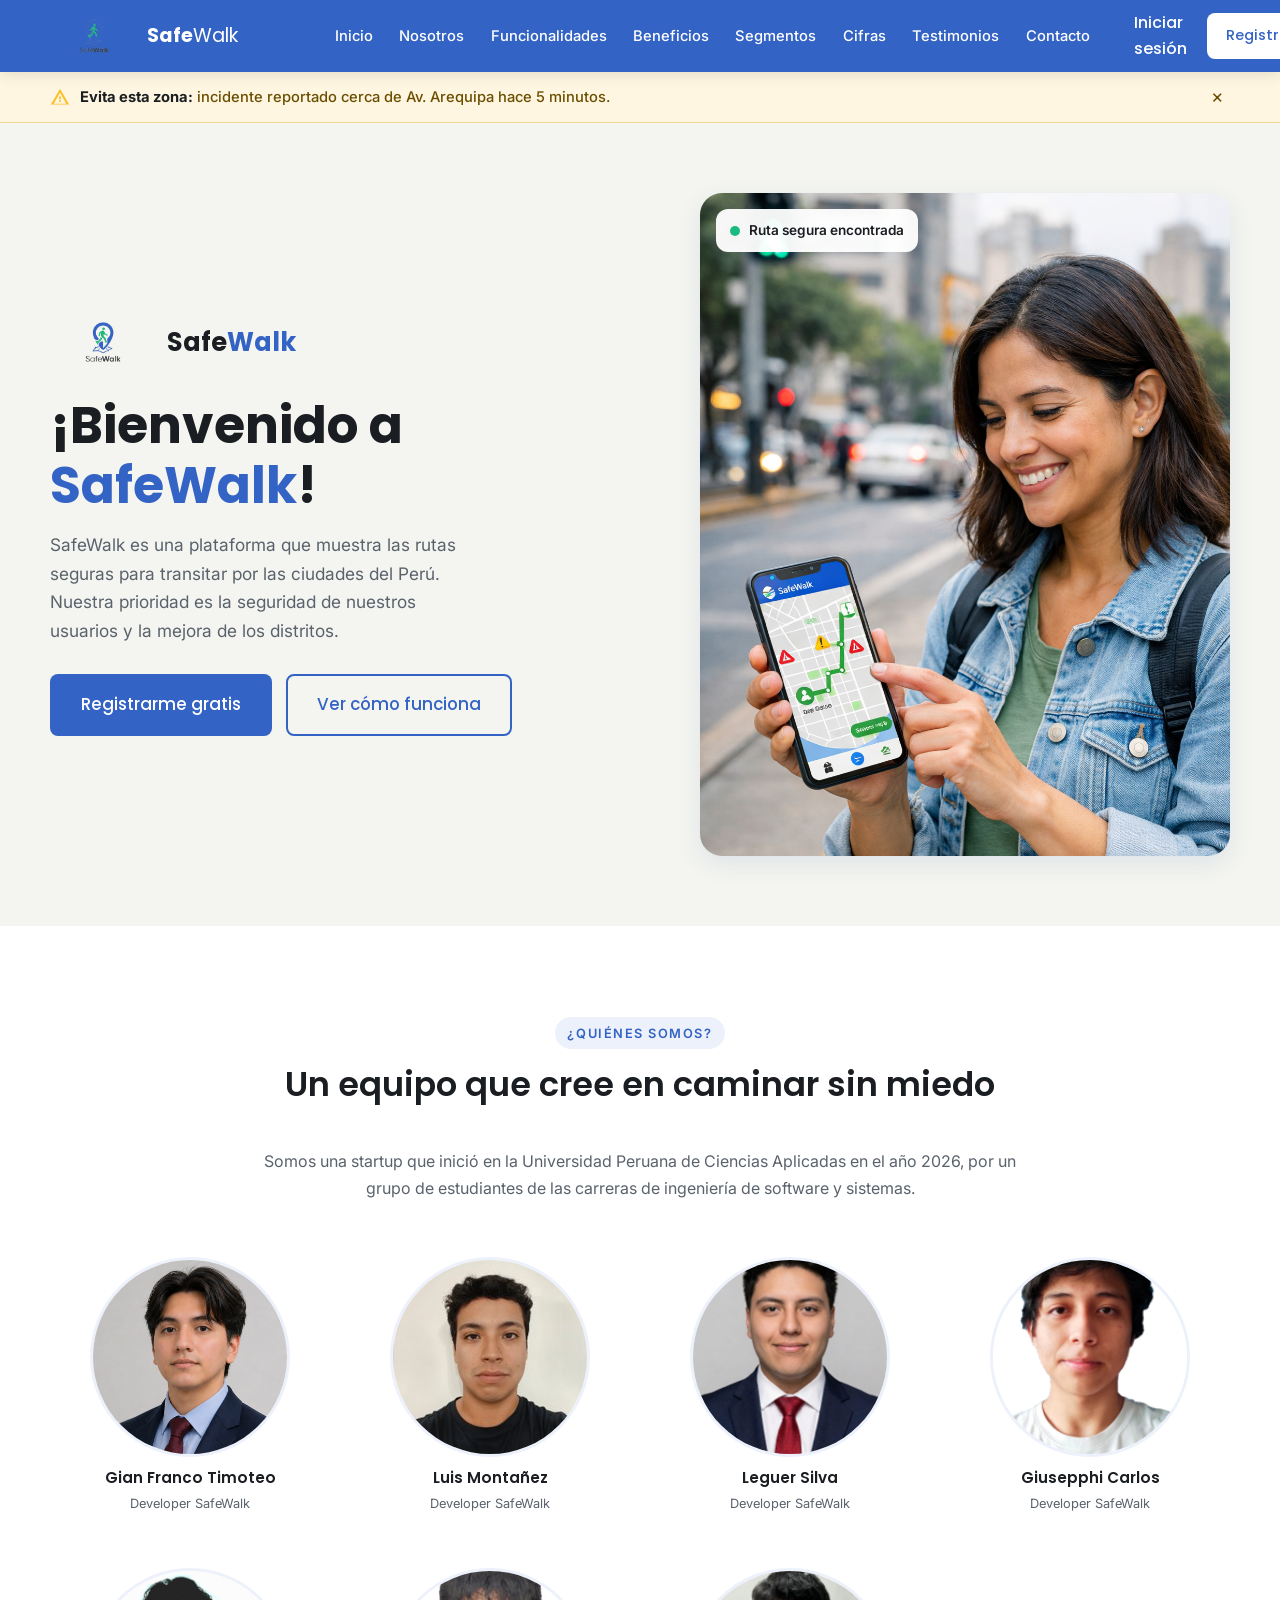
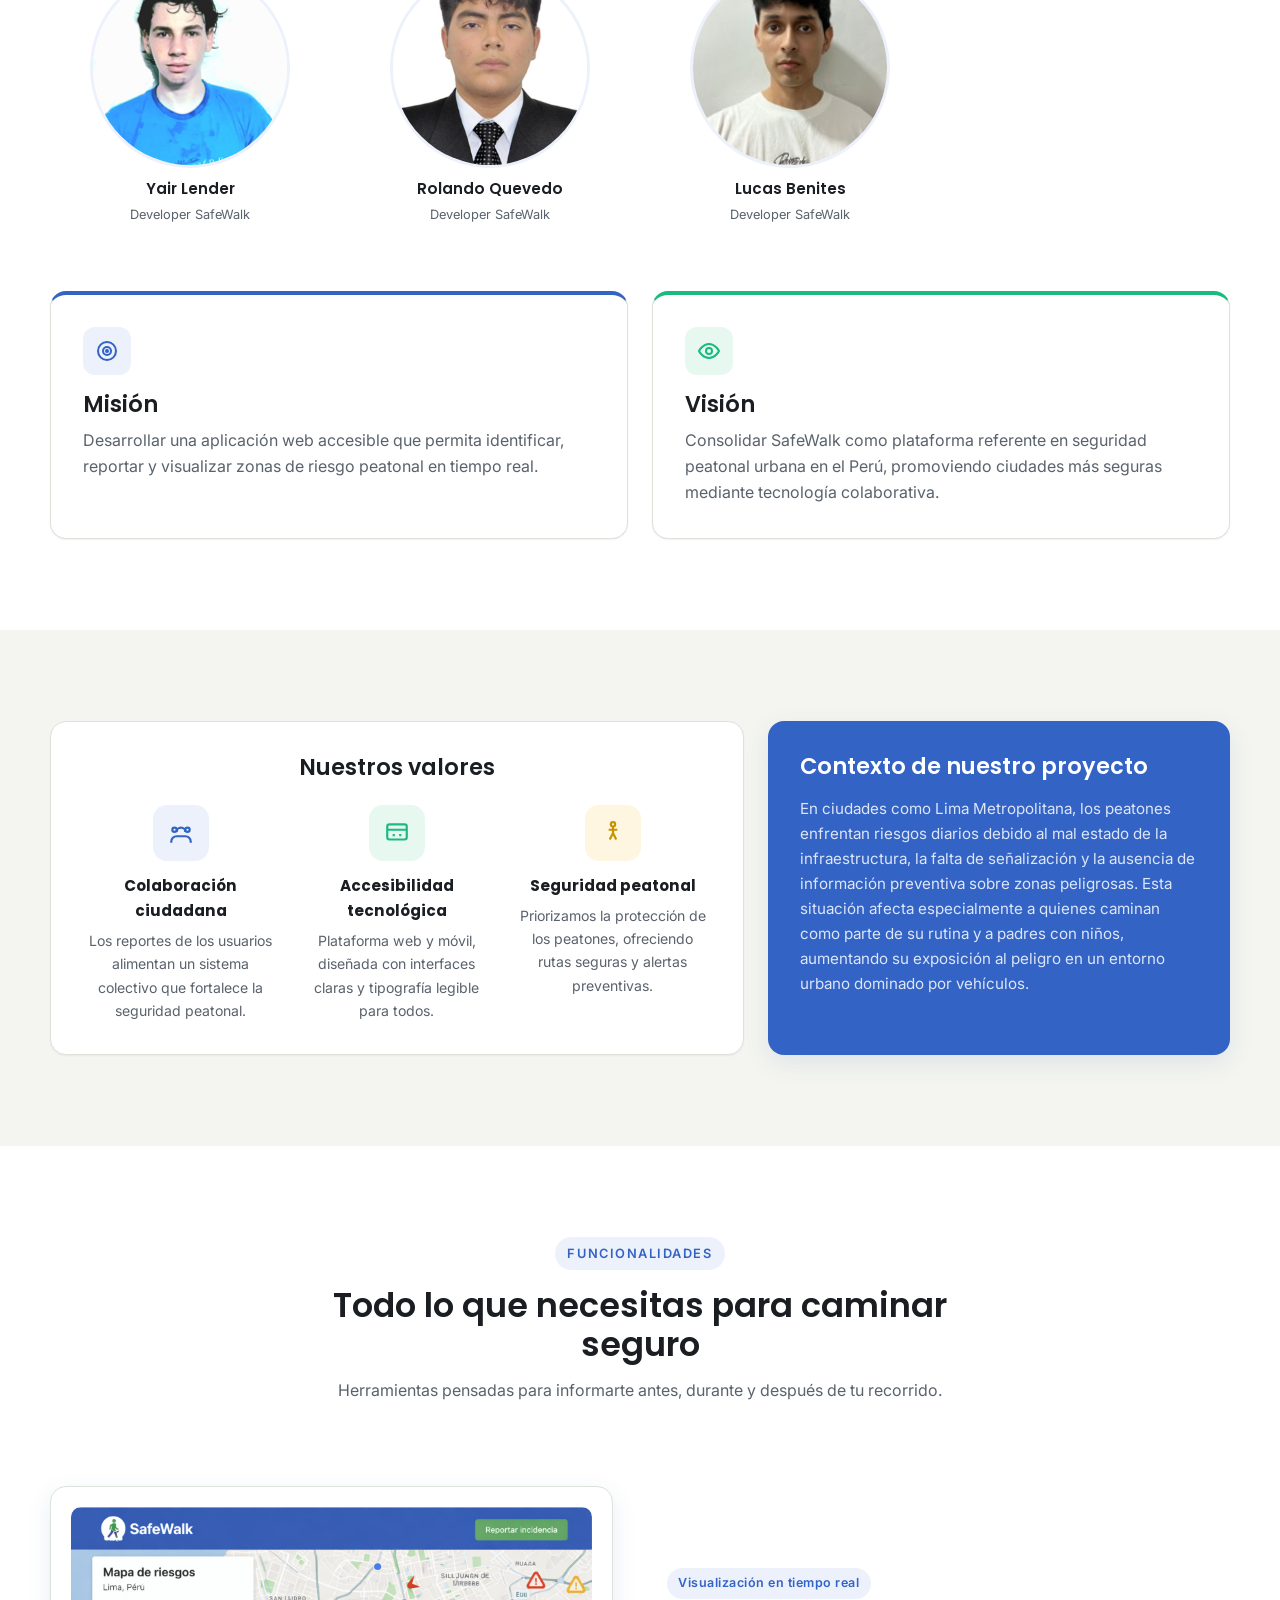
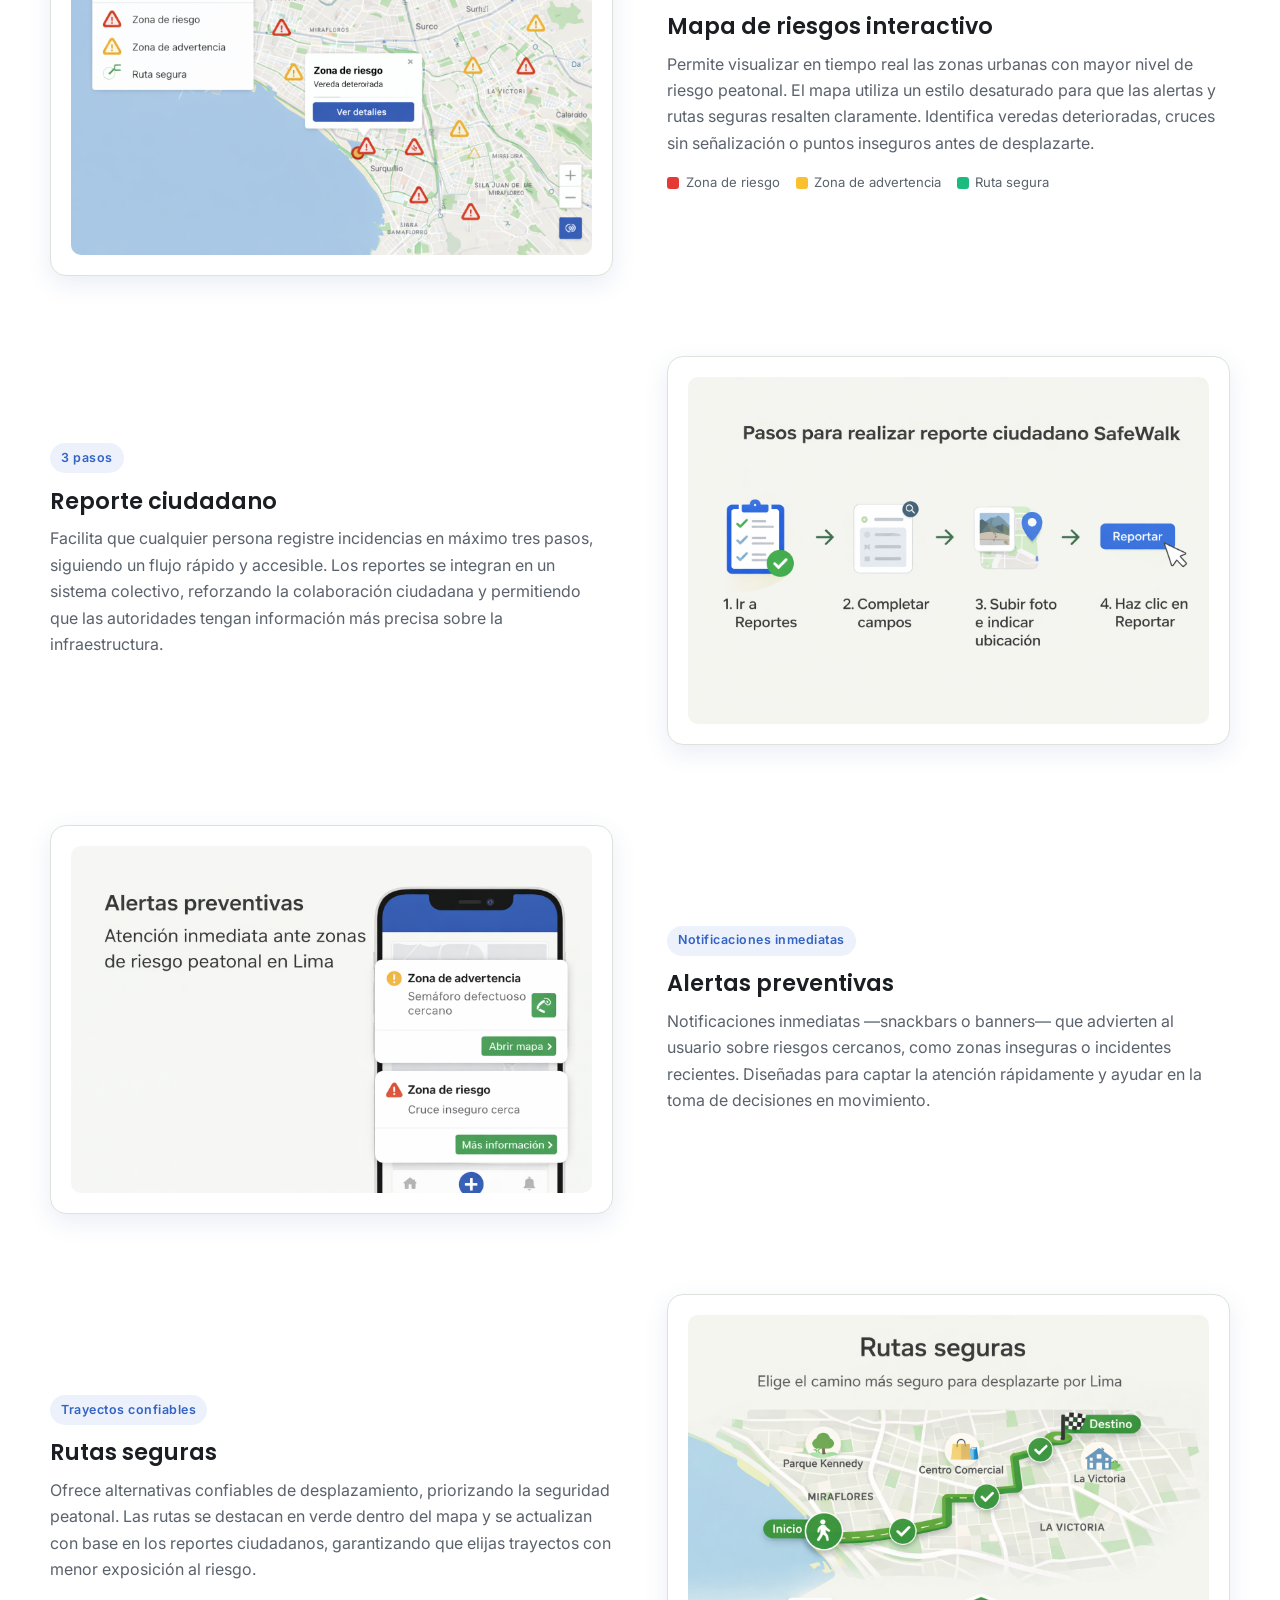
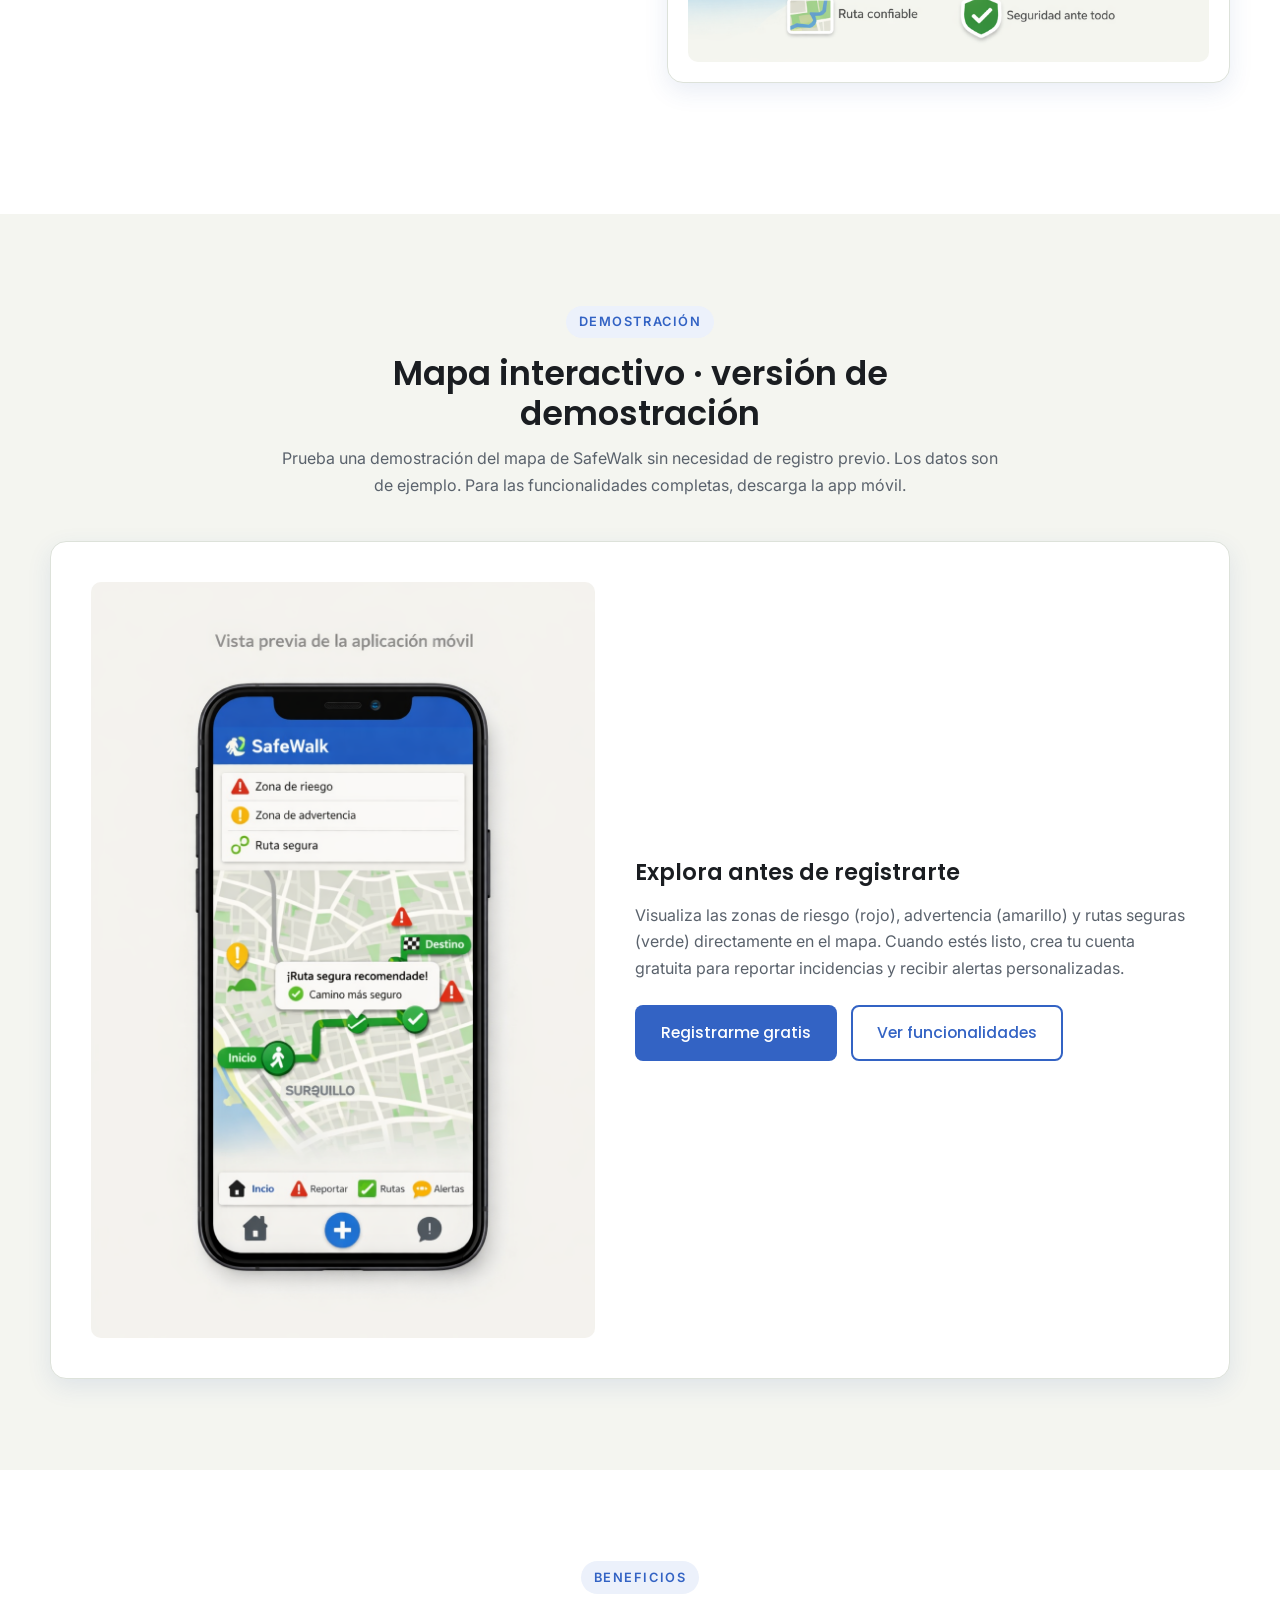
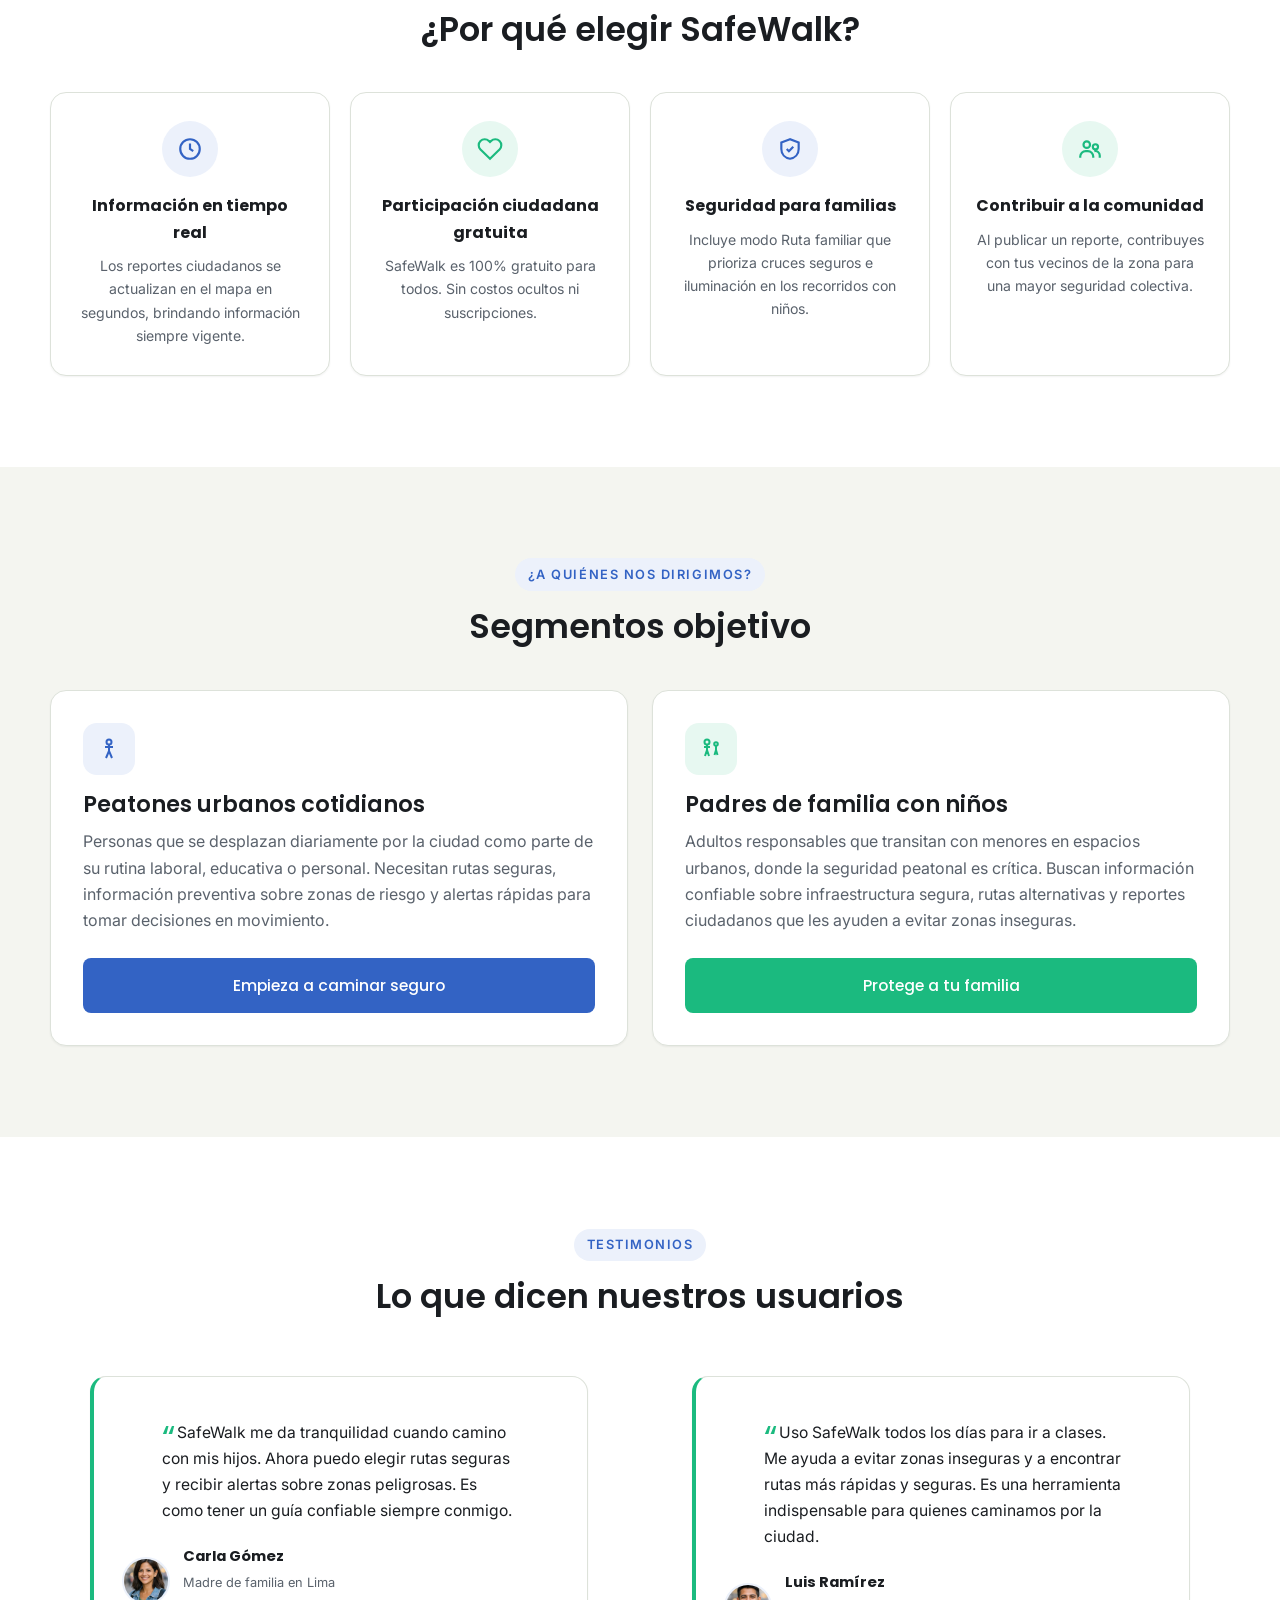
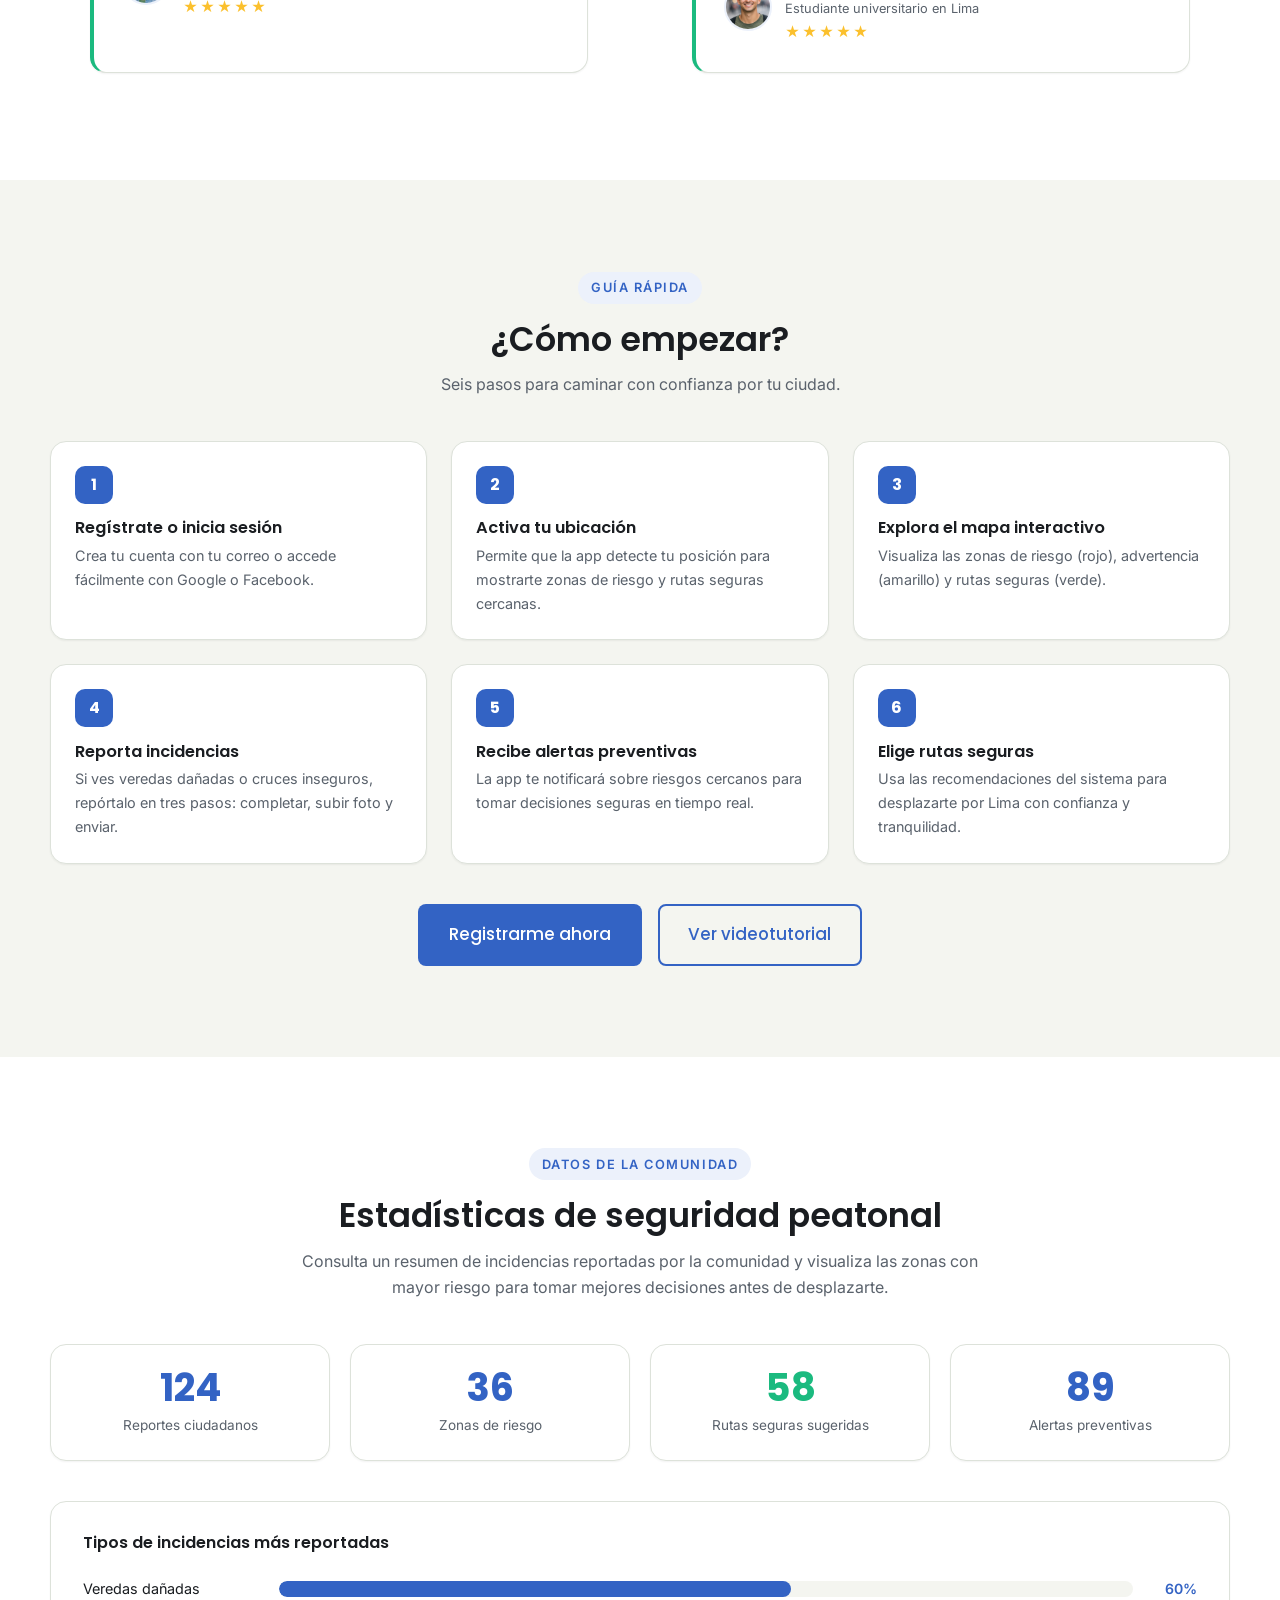
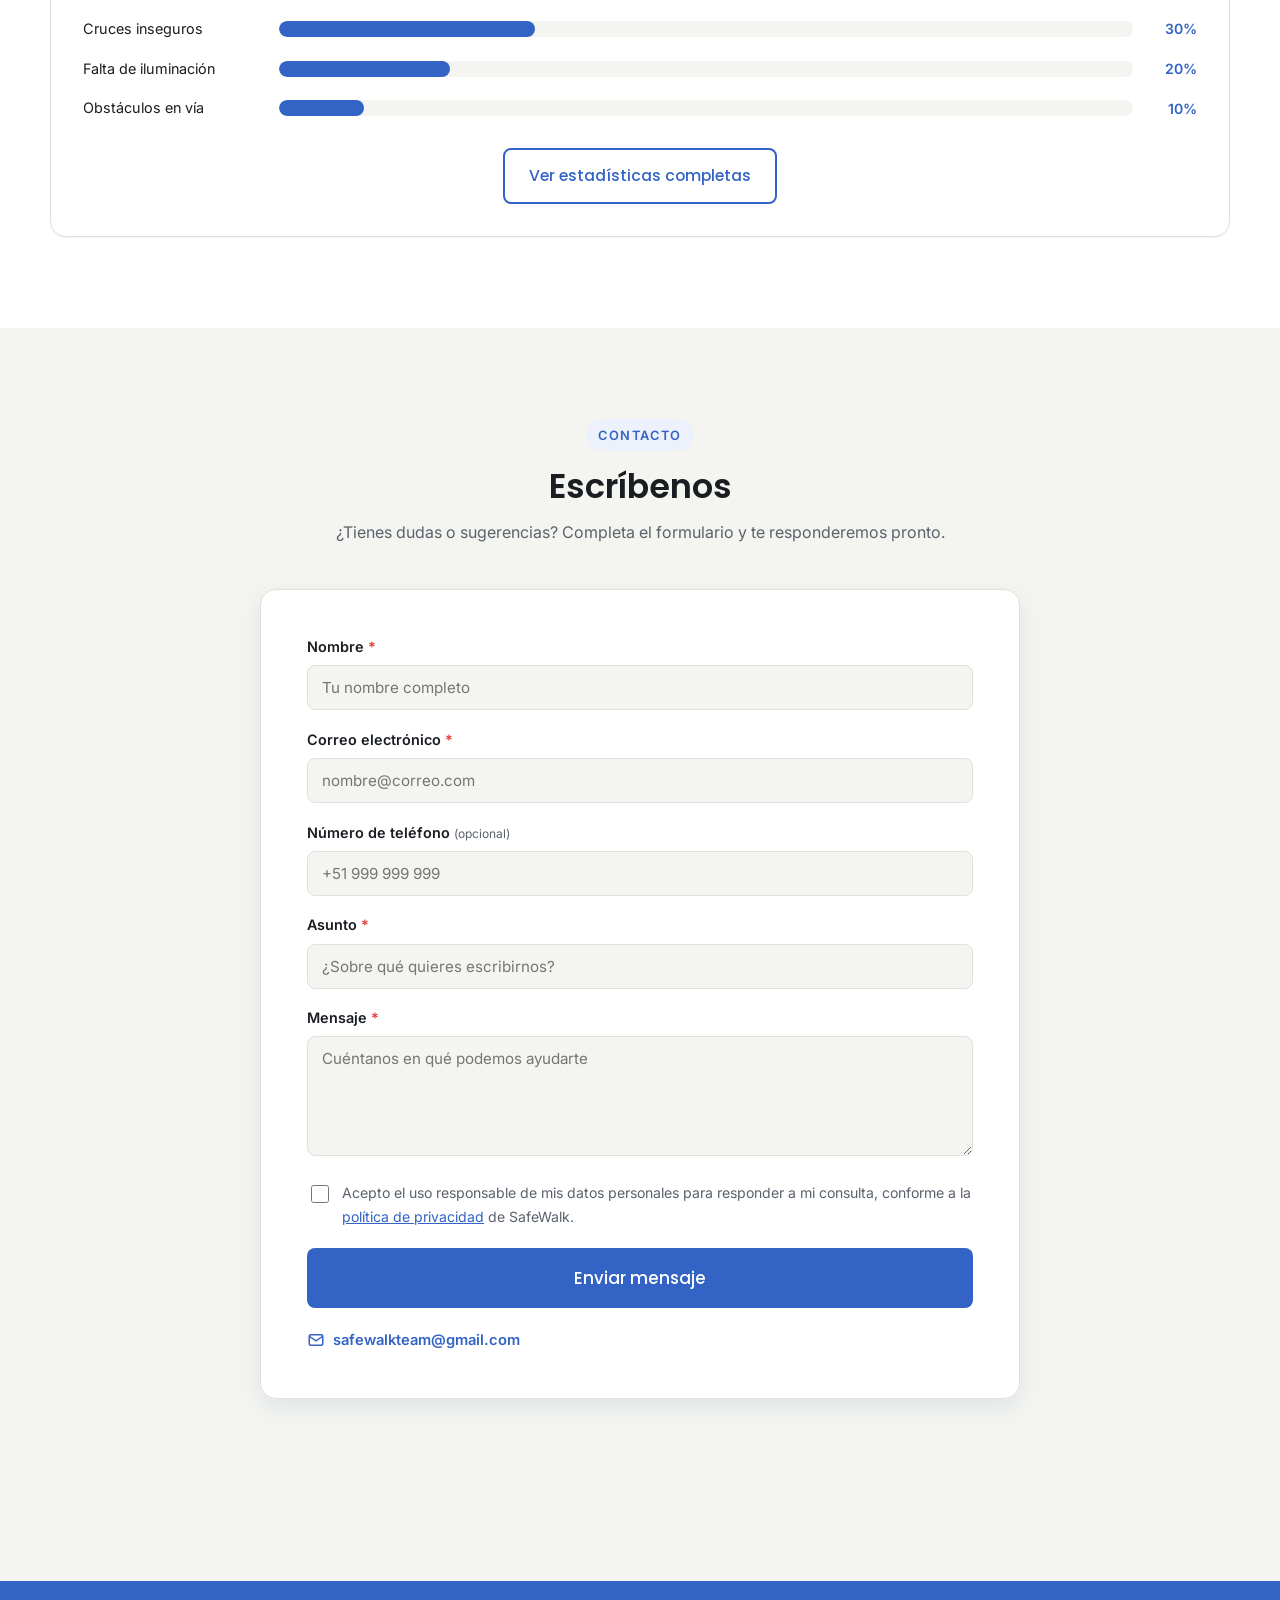
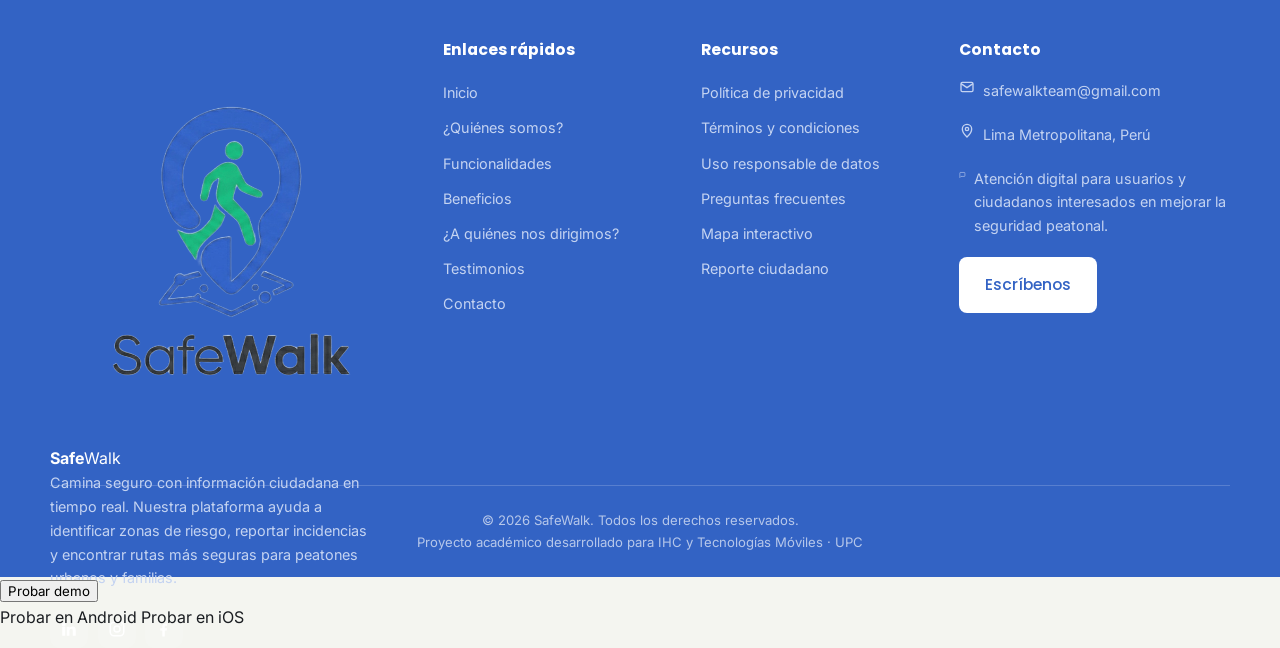
==== commit 14807da7: "fix: add floating demo button with links for Android and iOS prototypes" ====
--- a/index.html
+++ b/index.html
@@ -582,6 +582,26 @@
     </div>
   </footer>
 
+  <div class="floating-demo">
+    <button class="floating-demo__button" type="button">Probar demo</button>
+
+    <div class="floating-demo__options">
+      <a 
+        href="https://www.figma.com/proto/75nu7s9ZwzjwbO5VeatmIp/Prototipo-Android?node-id=1-2&p=f&t=eg6RiqWqinKgnPqZ-1&scaling=scale-down&content-scaling=fixed&page-id=0%3A1&starting-point-node-id=1%3A2"
+        target="_blank"
+        rel="noopener noreferrer">
+          Probar en Android
+      </a>
+
+      <a 
+        href="https://www.figma.com/proto/NqiGUz05cK2yVj4cJCY1sF/Prototipo-IOS?node-id=1-2&p=f&t=kCiy5tfnMn3Szrc0-1&scaling=scale-down&content-scaling=fixed&page-id=0%3A1&starting-point-node-id=1%3A2" 
+        target="_blank" 
+        rel="noopener noreferrer">
+          Probar en iOS
+      </a>
+    </div>
+  </div>
+
   <button class="to-top" id="toTop" aria-label="Volver arriba">
     <svg width="22" height="22" viewBox="0 0 24 24" fill="none" stroke="currentColor" stroke-width="2.5"><path d="m6 14 6-6 6 6"/></svg>
   </button>
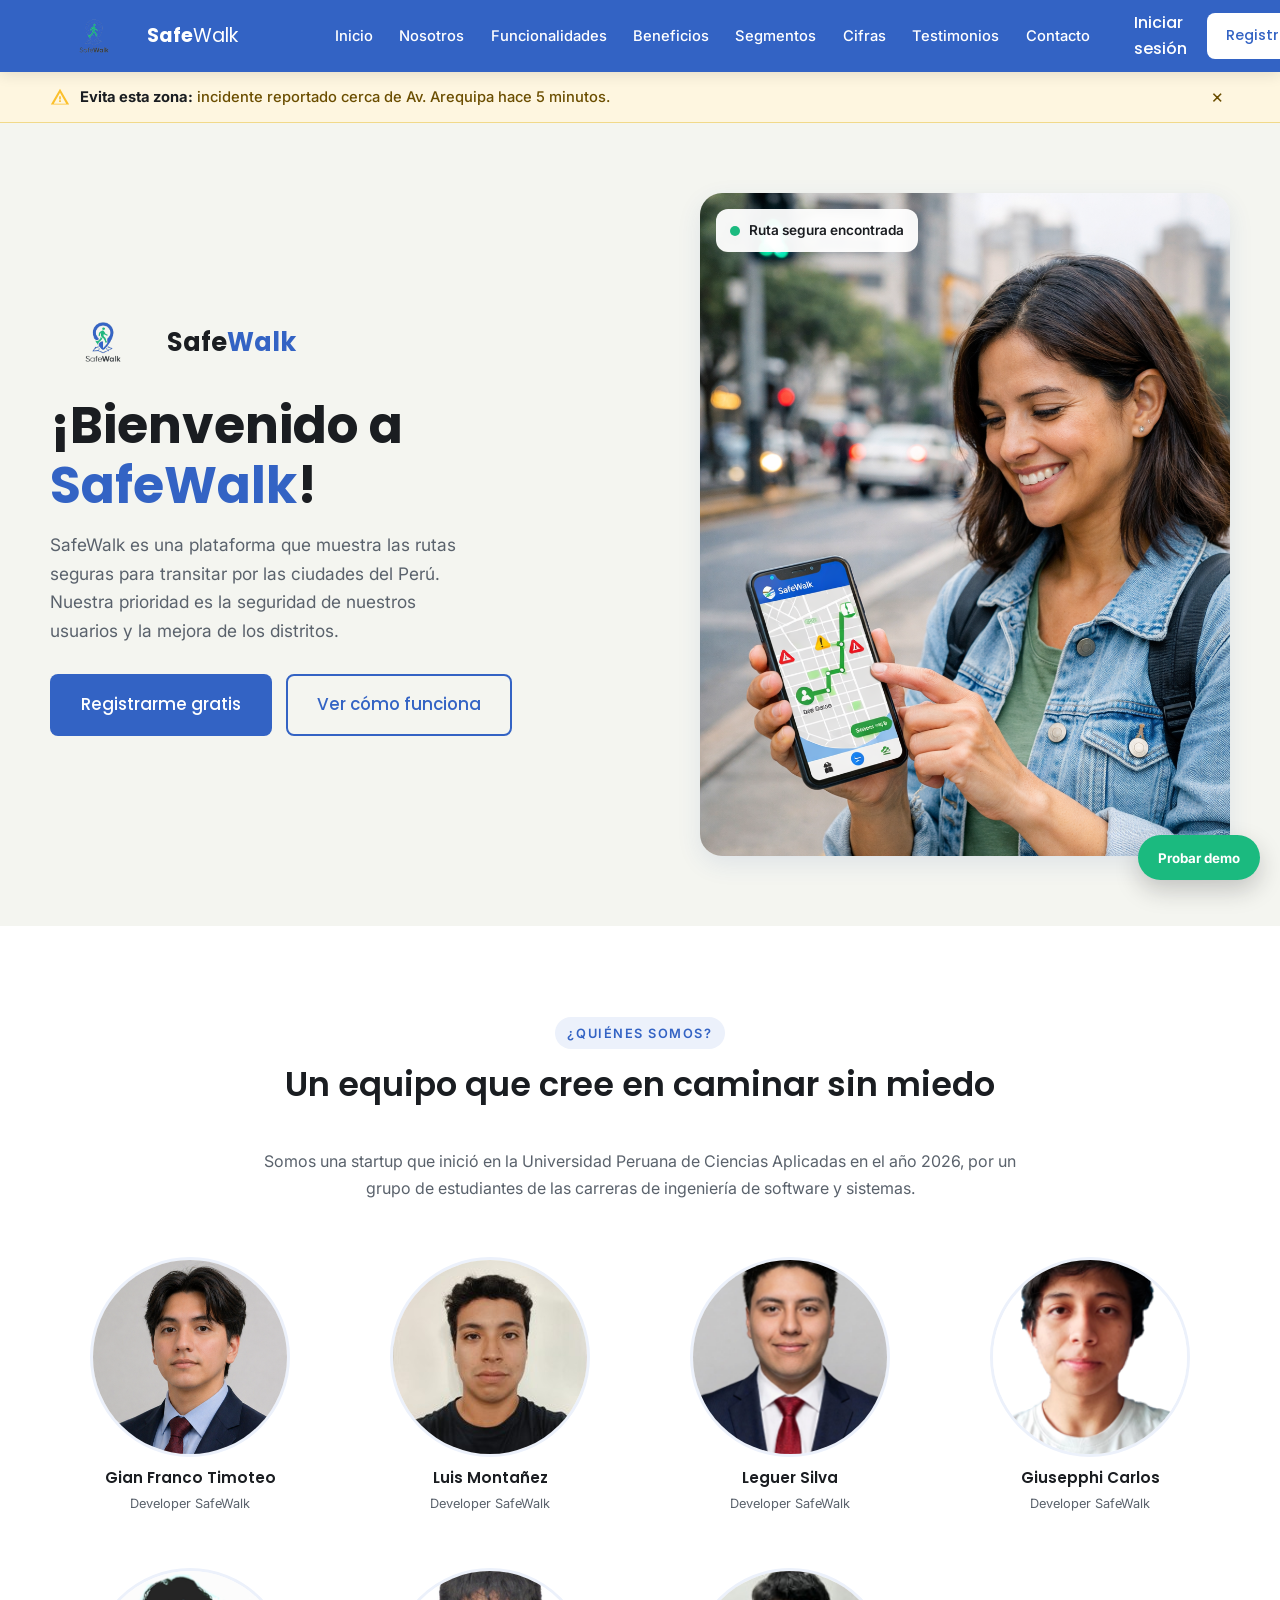
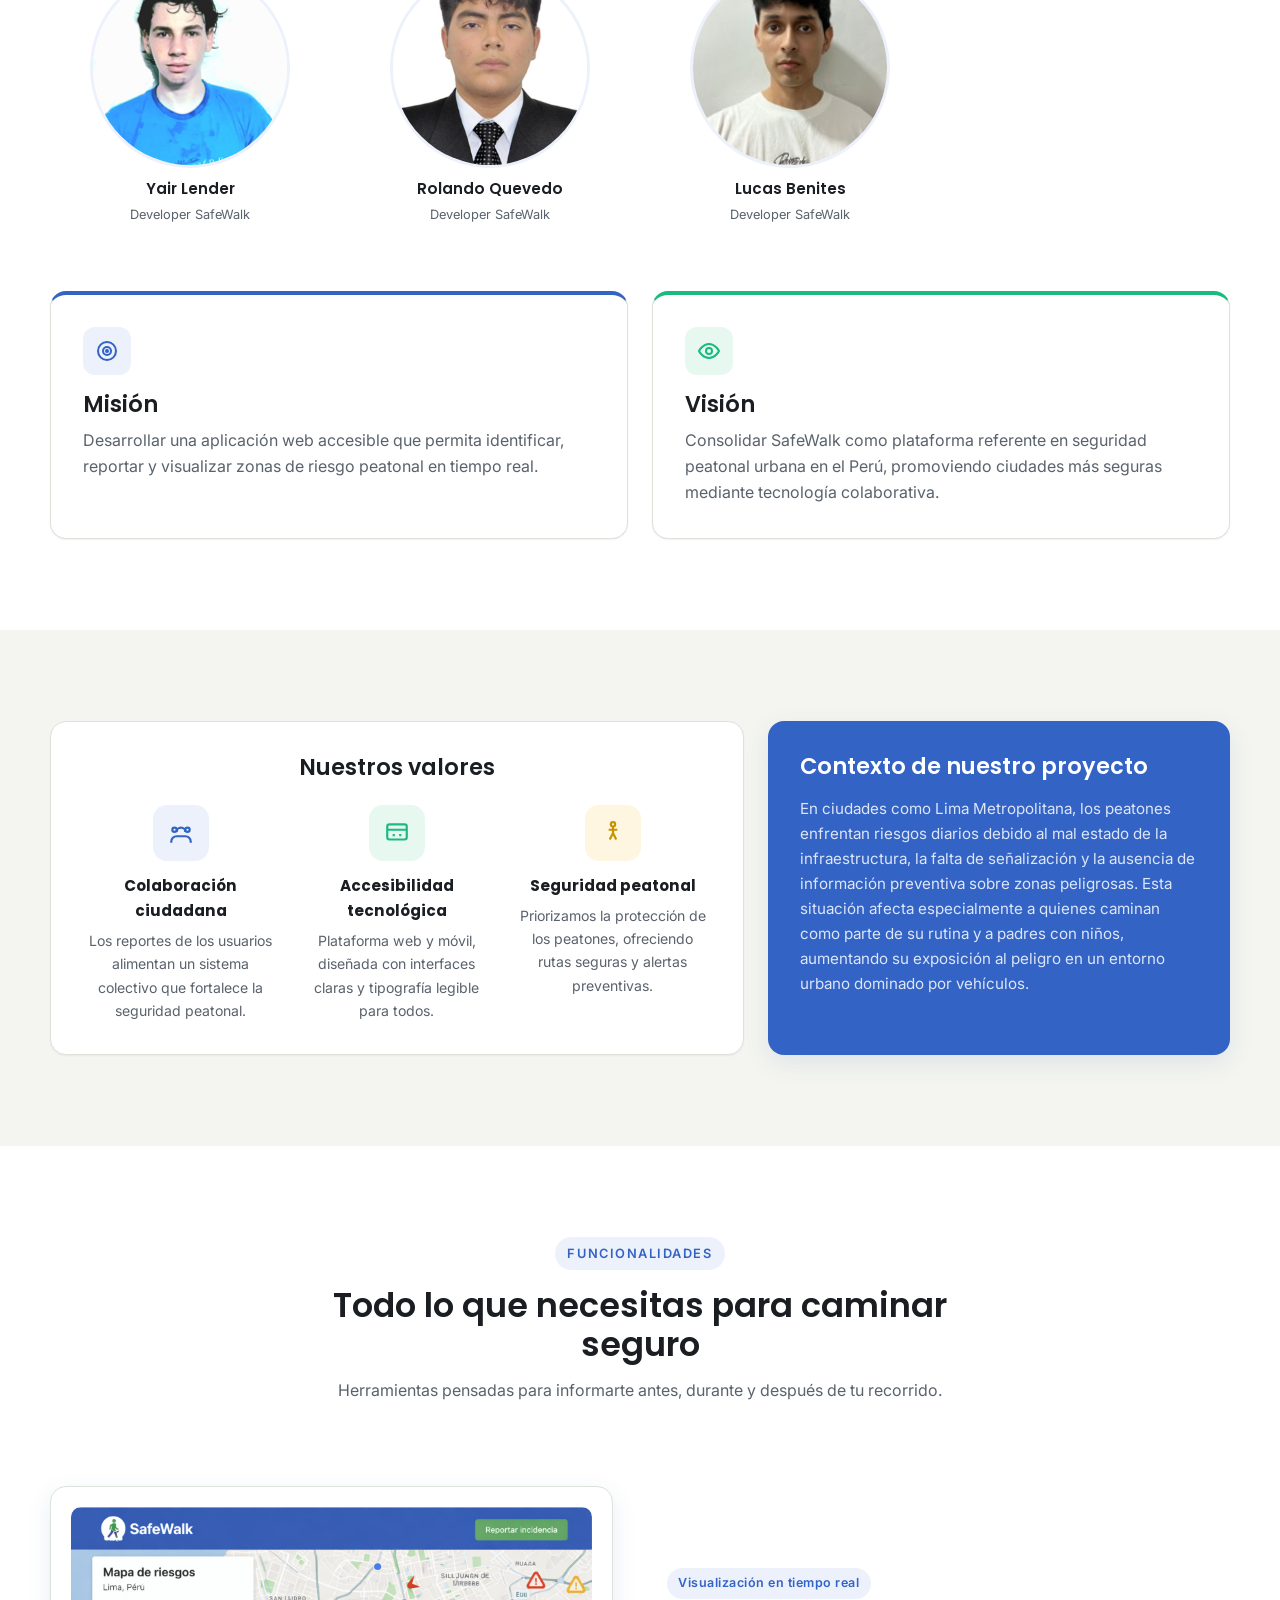
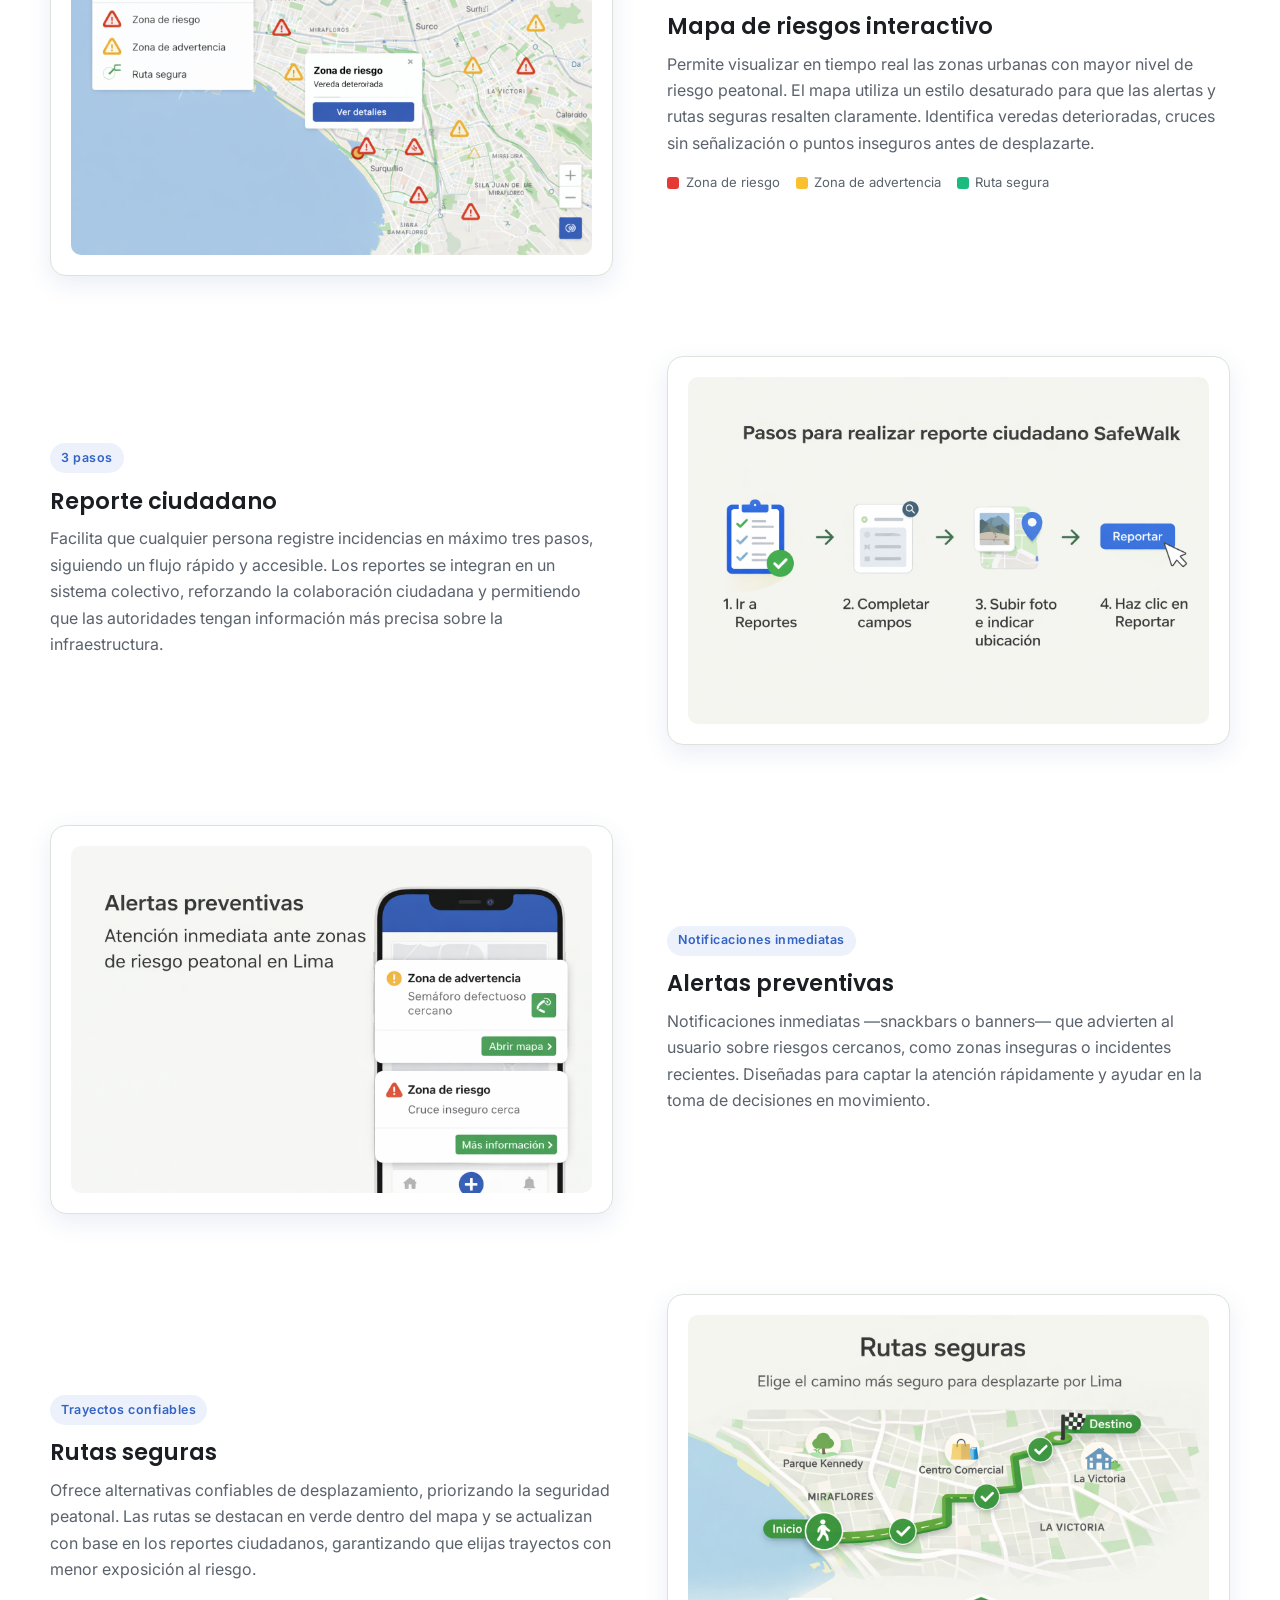
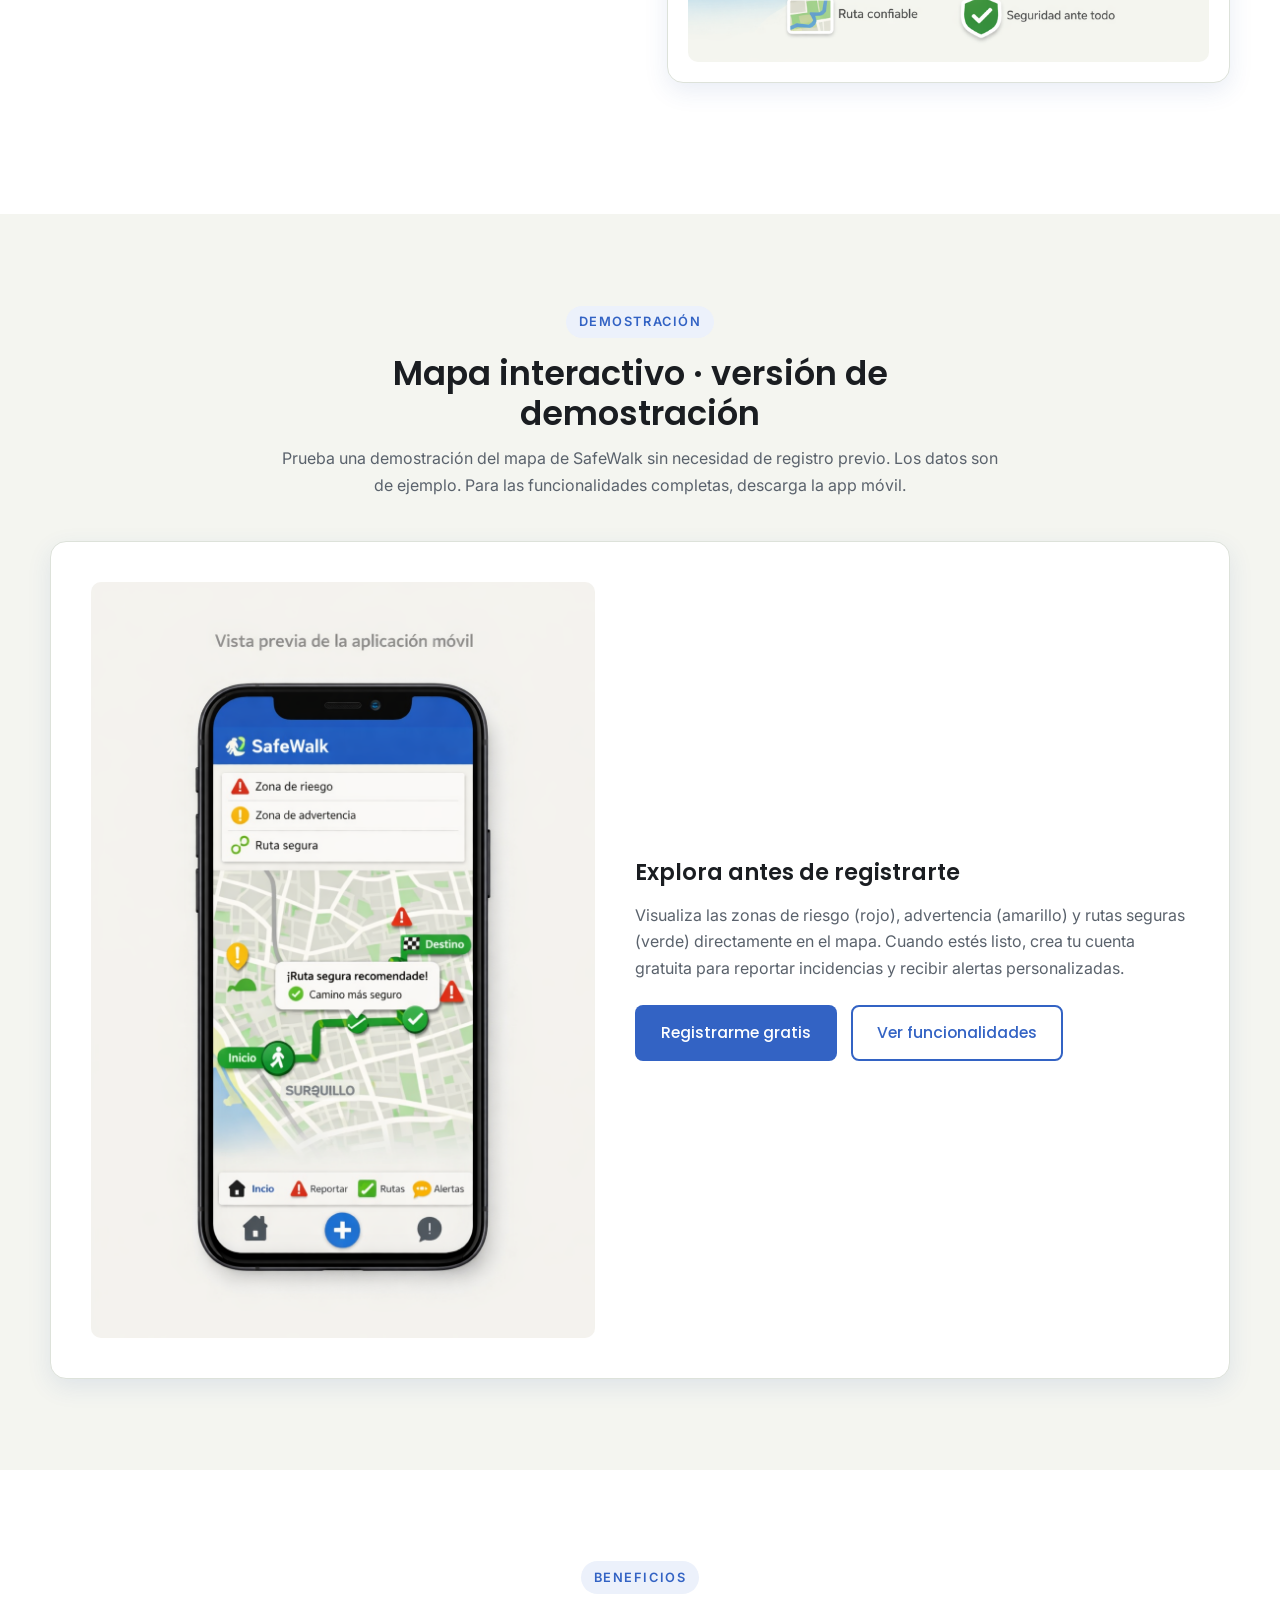
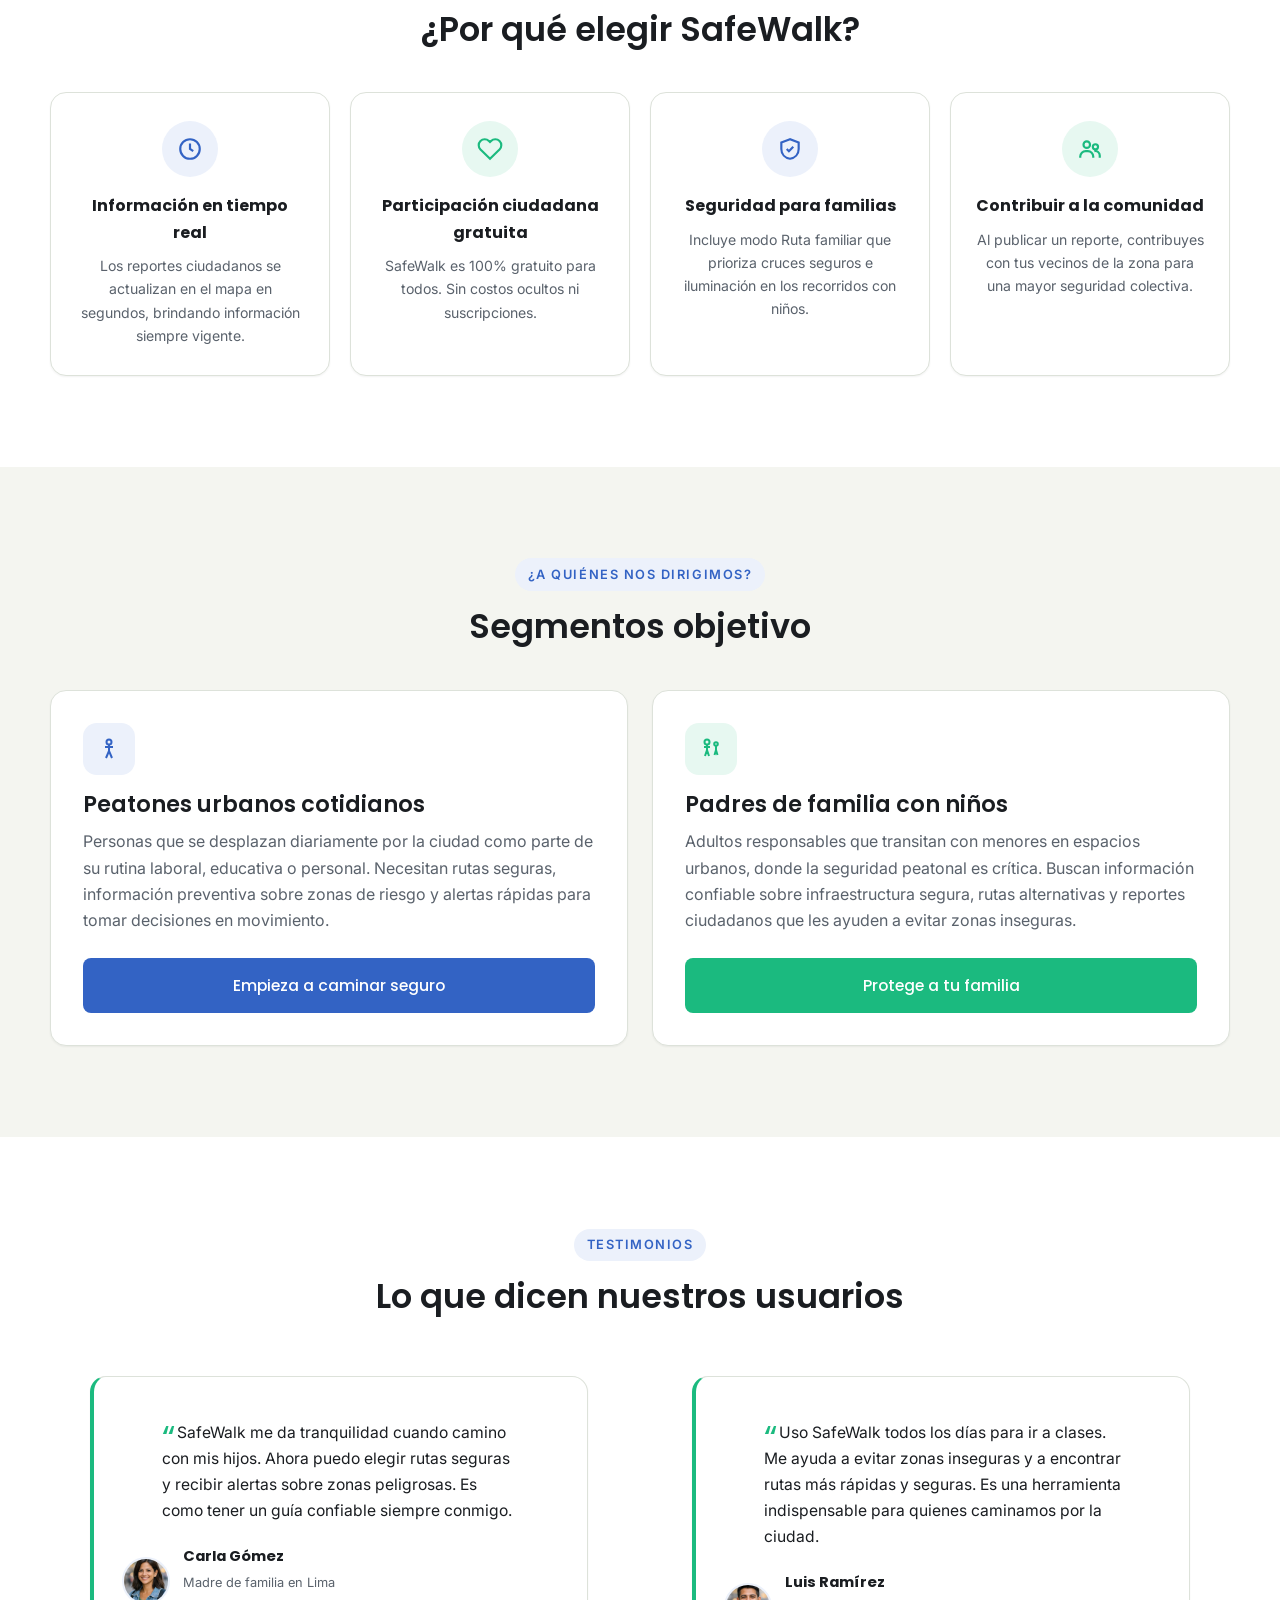
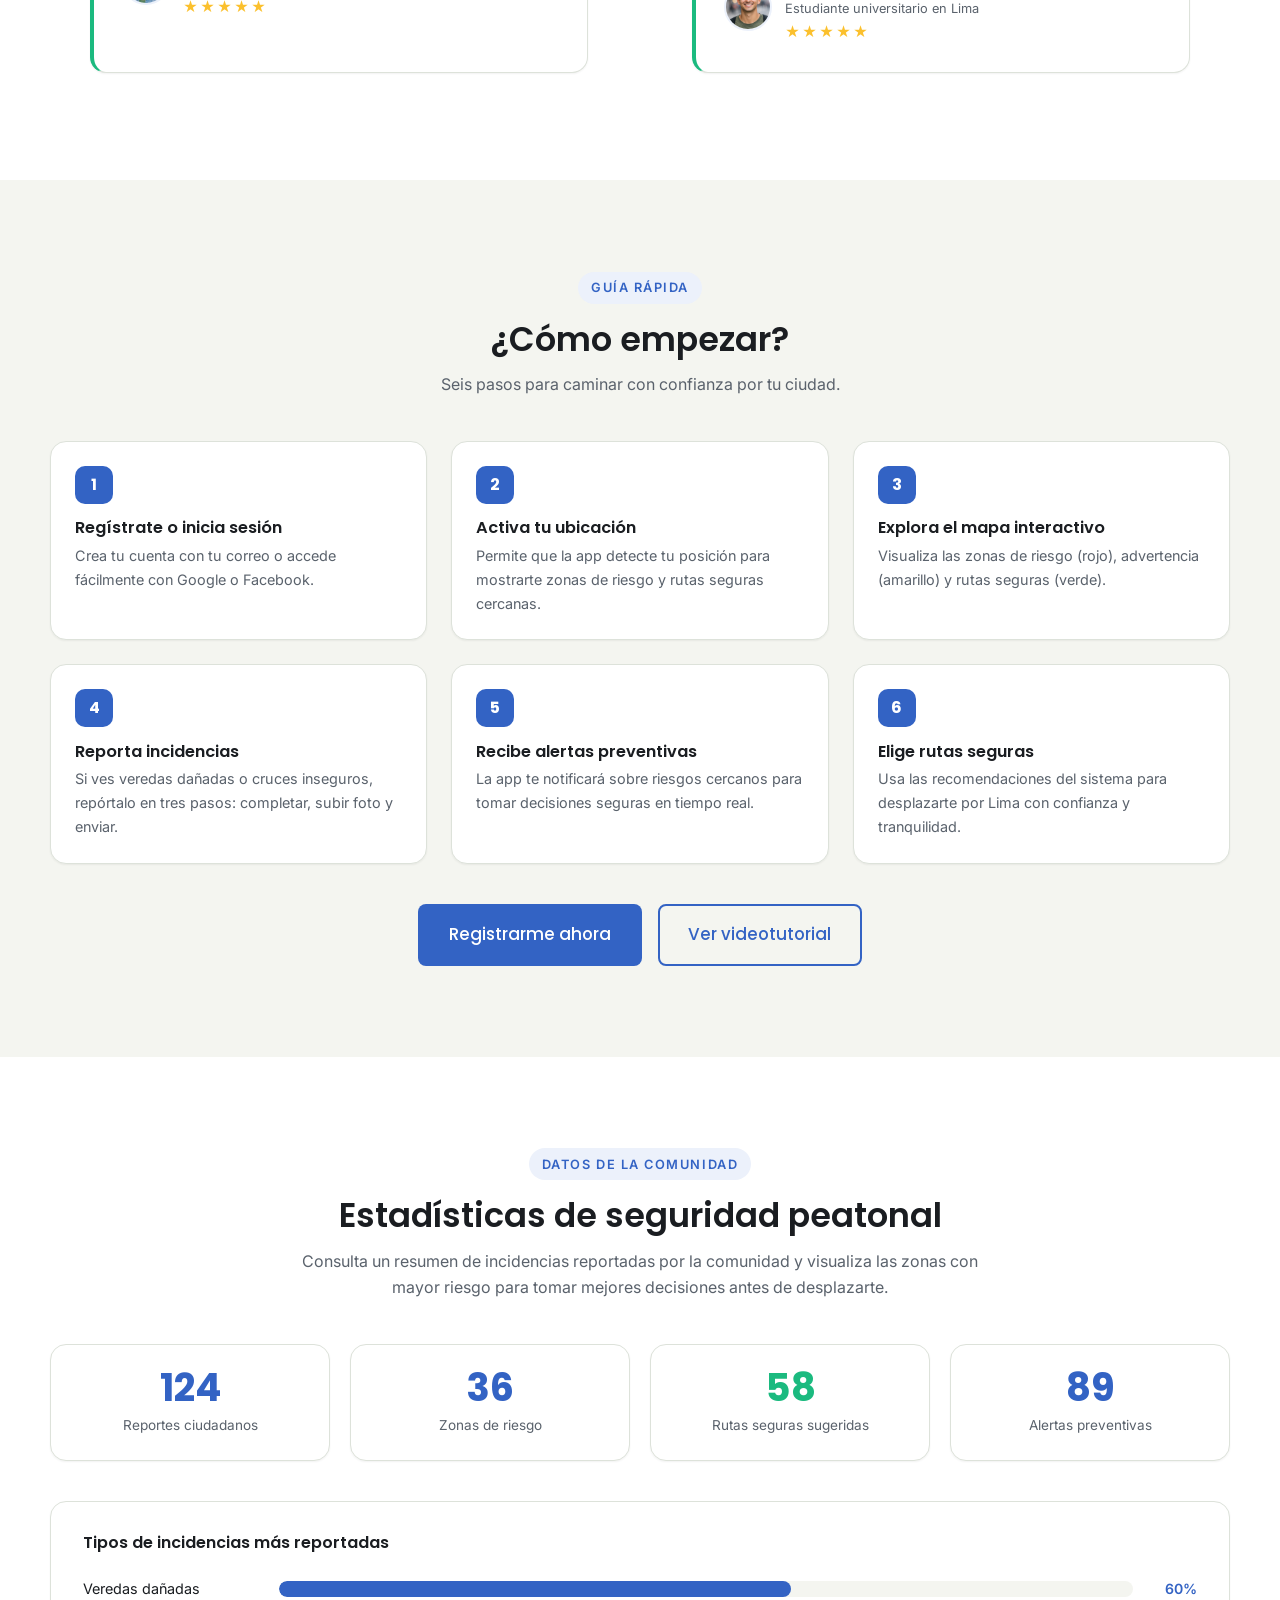
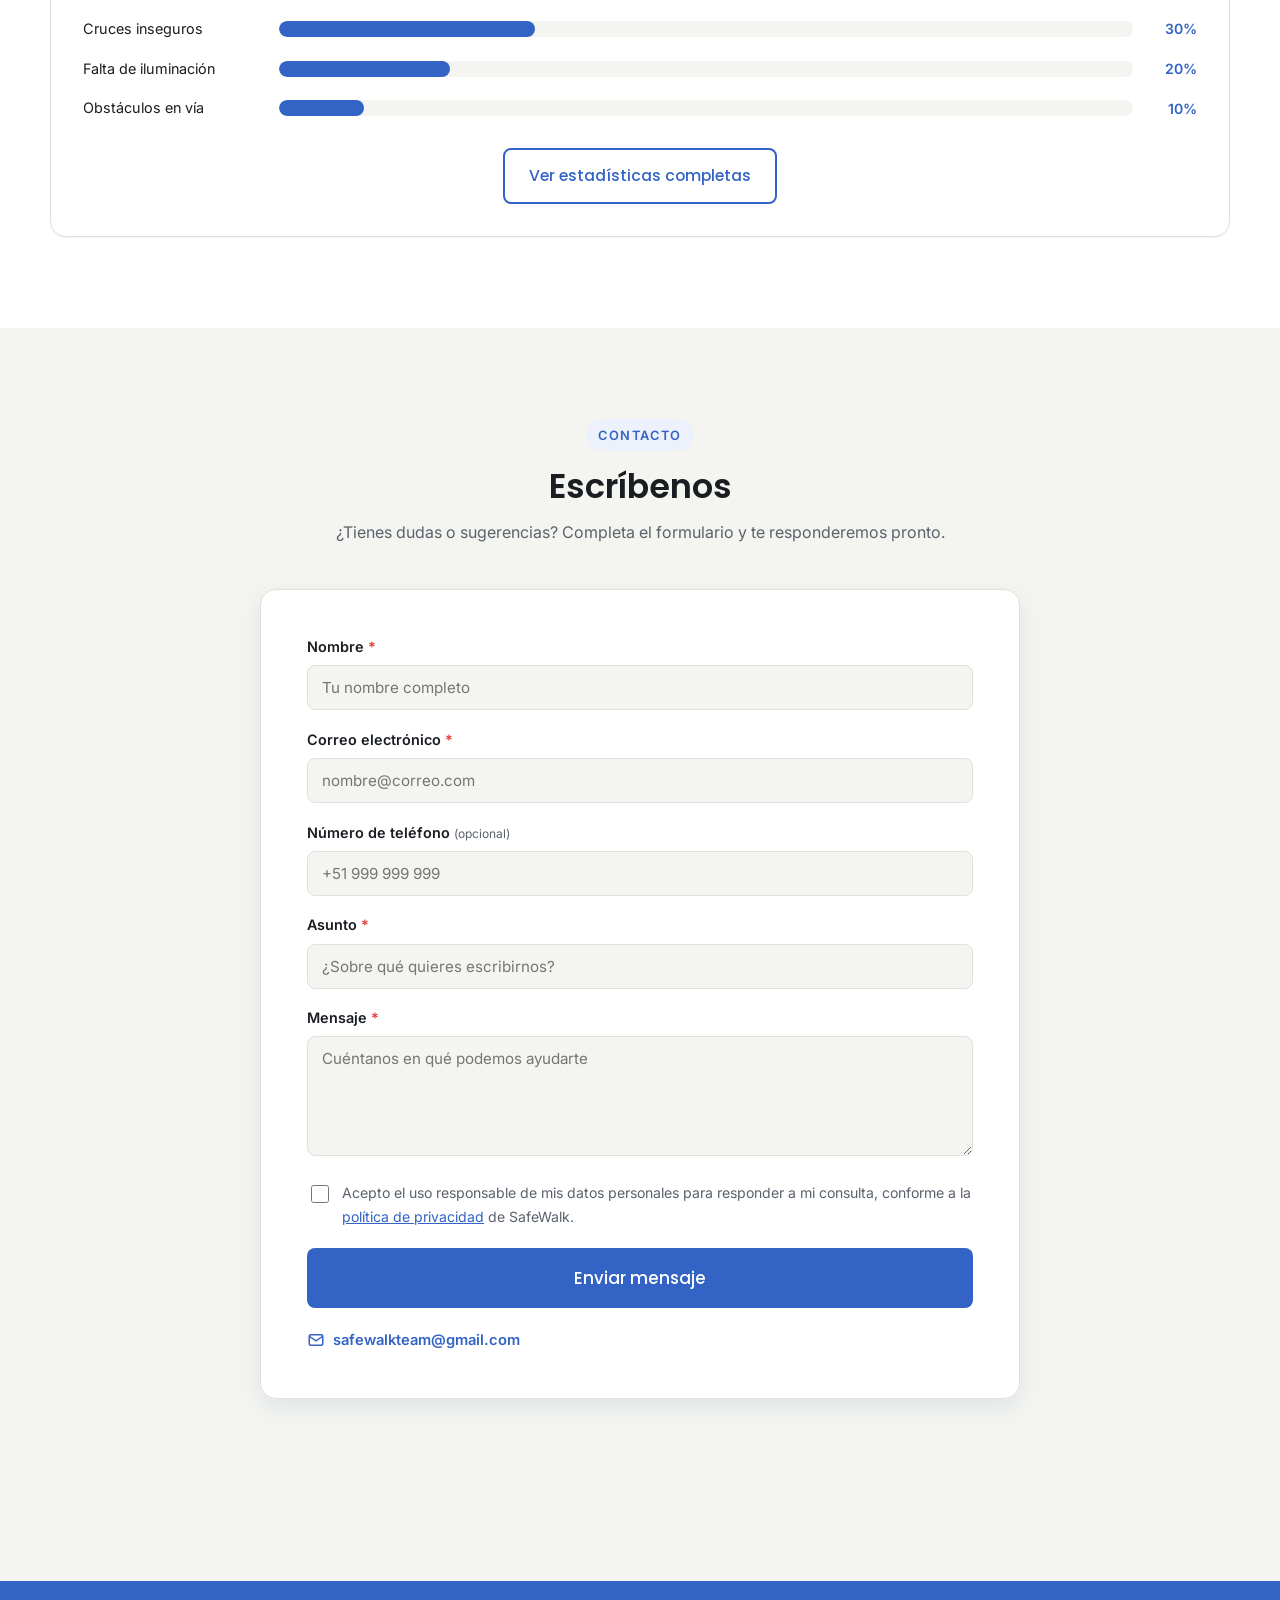
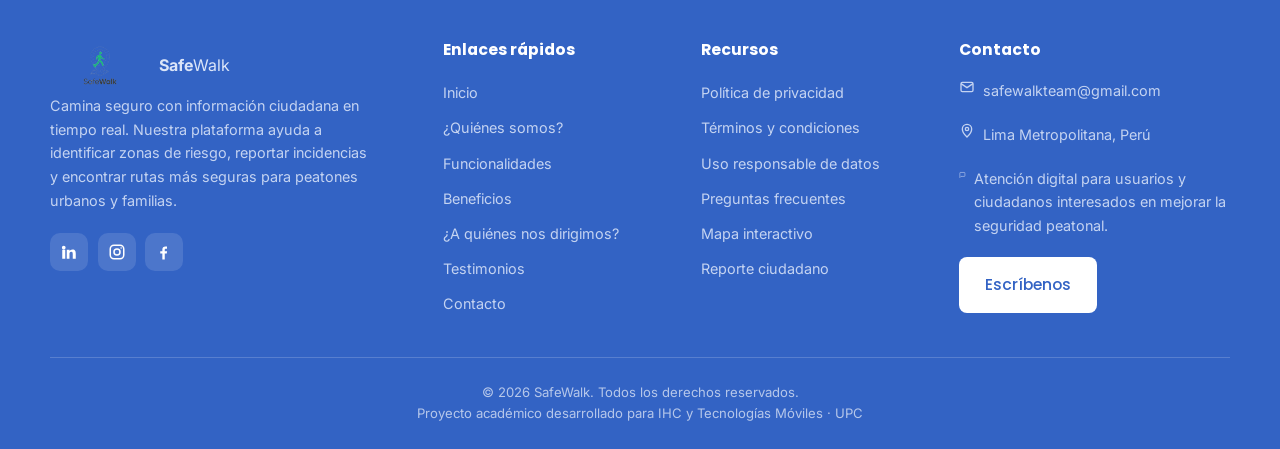
==== commit b6a4a2d2: "Fix register button in Como empezar section" ====
--- a/index.html
+++ b/index.html
@@ -417,7 +417,7 @@
           <li class="step reveal"><div class="step__num">6</div><h4>Elige rutas seguras</h4><p>Usa las recomendaciones del sistema para desplazarte por Lima con confianza y tranquilidad.</p></li>
         </ol>
         <div class="start__cta reveal">
-          <a class="btn btn--lg" href="#contacto">Registrarme ahora</a>
+          <a class="btn btn--lg" href="registro.html">Registrarme ahora</a>
           <a class="btn btn--ghost btn--lg" href="#funcionalidades">Ver videotutorial</a>
         </div>
       </div>
--- a/css/styles.css
+++ b/css/styles.css
@@ -565,7 +565,8 @@
 /* ------------------------------------------------------------------ */
 .footer { background: #3363C4; color: #dbe5f8; padding-block: 3.5rem 1.5rem; margin-top: clamp(3.5rem, 2.5rem + 4vw, 6rem); }
 .footer__grid { display: grid; grid-template-columns: 1.6fr 1fr 1fr 1.2fr; gap: 2rem; }
-.footer .brand { color: #fff; margin-bottom: 1rem; }
+.footer .brand { display: flex; align-items: center; gap: .55rem; }
+.footer .brand img { width: 100px; height: auto; object-fit: contain;}
 .footer p { font-size: .9rem; color: #c4d3f1; max-width: 36ch; }
 .footer h5 { font-family: "Poppins", "Montserrat", system-ui, sans-serif; color: #fff; font-size: .98rem; margin: 0 0 1rem; }
 .footer ul { list-style: none; padding: 0; margin: 0; display: grid; gap: .55rem; }
@@ -591,7 +592,7 @@
 /* ------------------------------------------------------------------ */
 .to-top {
   position: fixed;
-  right: 1.25rem; bottom: 1.25rem;
+  right: 1.25rem; bottom: 5.75rem;
   width: 48px; height: 48px;
   border-radius: 12px;
   background: #3363C4;
@@ -604,6 +605,64 @@
 }
 .to-top.is-visible { display: grid; }
 .to-top:hover { background: #1BBA7F; }
+
+
+/* ------------------------------------------------------------------ */
+/* Botón flotante para demo                                           */
+/* ------------------------------------------------------------------ */
+.floating-demo {
+  position: fixed;
+  right: 1.25rem;
+  bottom: 1.25rem;
+  z-index: 100;
+}
+
+.floating-demo__button {
+  border: 0;
+  border-radius: 999px;
+  padding: .9rem 1.25rem;
+  background: #1BBA7F;
+  color: #fff;
+  font-weight: 700;
+  cursor: pointer;
+  box-shadow: 0 10px 24px rgba(26, 29, 33, .22);
+}
+
+.floating-demo__button:hover {
+  background: #3363C4;
+}
+
+.floating-demo__options {
+  display: none;
+  position: absolute;
+  right: 0;
+  bottom: 60px;
+  width: 185px;
+  padding: .55rem;
+  border-radius: 16px;
+  background: #fff;
+  box-shadow: 0 10px 24px rgba(26, 29, 33, .18);
+}
+
+.floating-demo:hover .floating-demo__options,
+.floating-demo:focus-within .floating-demo__options {
+  display: grid;
+  gap: .45rem;
+}
+
+.floating-demo__options a {
+  padding: .75rem .9rem;
+  border-radius: 12px;
+  color: #284FA0;
+  font-weight: 700;
+  text-decoration: none;
+}
+
+.floating-demo__options a:hover,
+.floating-demo__options a:focus {
+  background: #EAF1FF;
+  color: #1BBA7F;
+}
 
 /* ------------------------------------------------------------------ */
 /* Responsive                                                          */
@@ -648,6 +707,10 @@
 }
 
 @media (max-width: 560px) {
+  .floating-demo { right: .9rem; bottom: .9rem;}
+  .floating-demo__button { padding: .8rem 1rem; font-size: .9rem;}
+  .floating-demo__options { width: 170px; bottom: 55px; }
+
   .team { grid-template-columns: repeat(2, 1fr); }
   .cards-4, .stats { grid-template-columns: 1fr; }
   .footer__grid { grid-template-columns: 1fr; }
